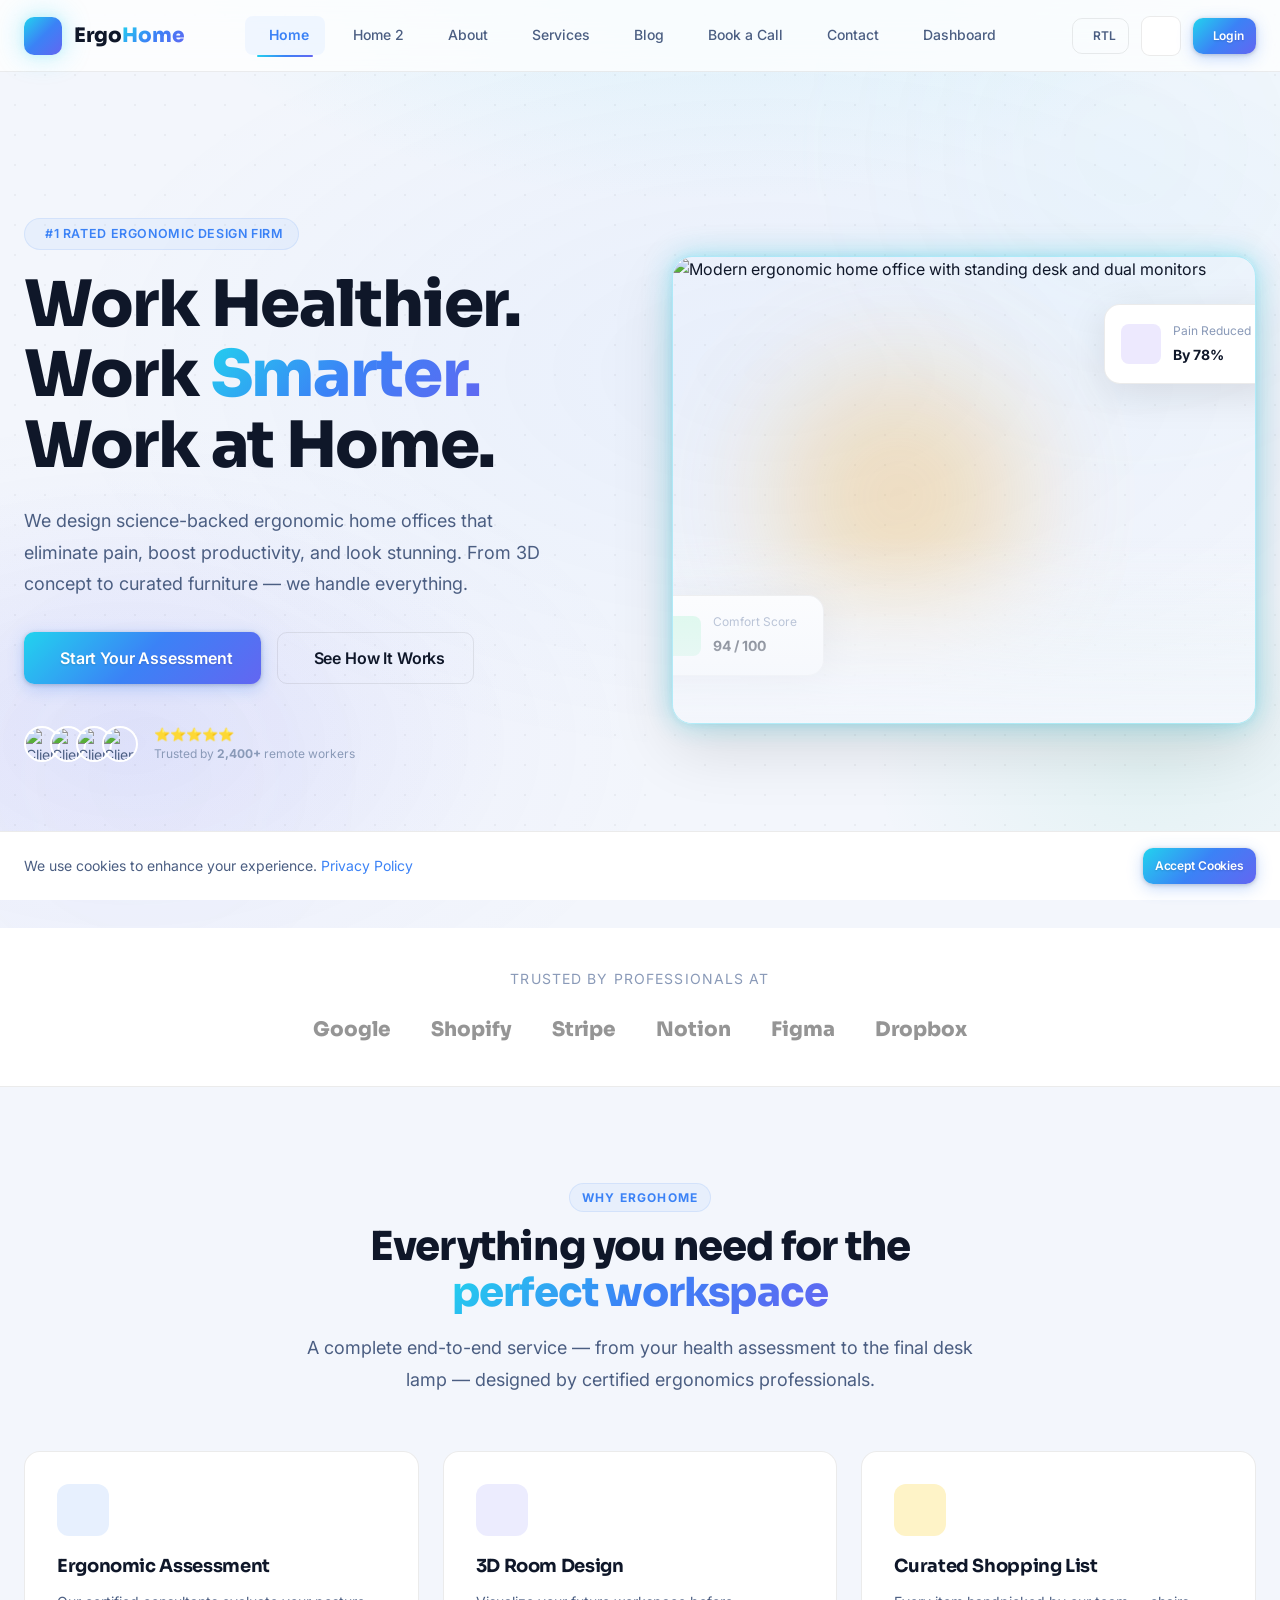
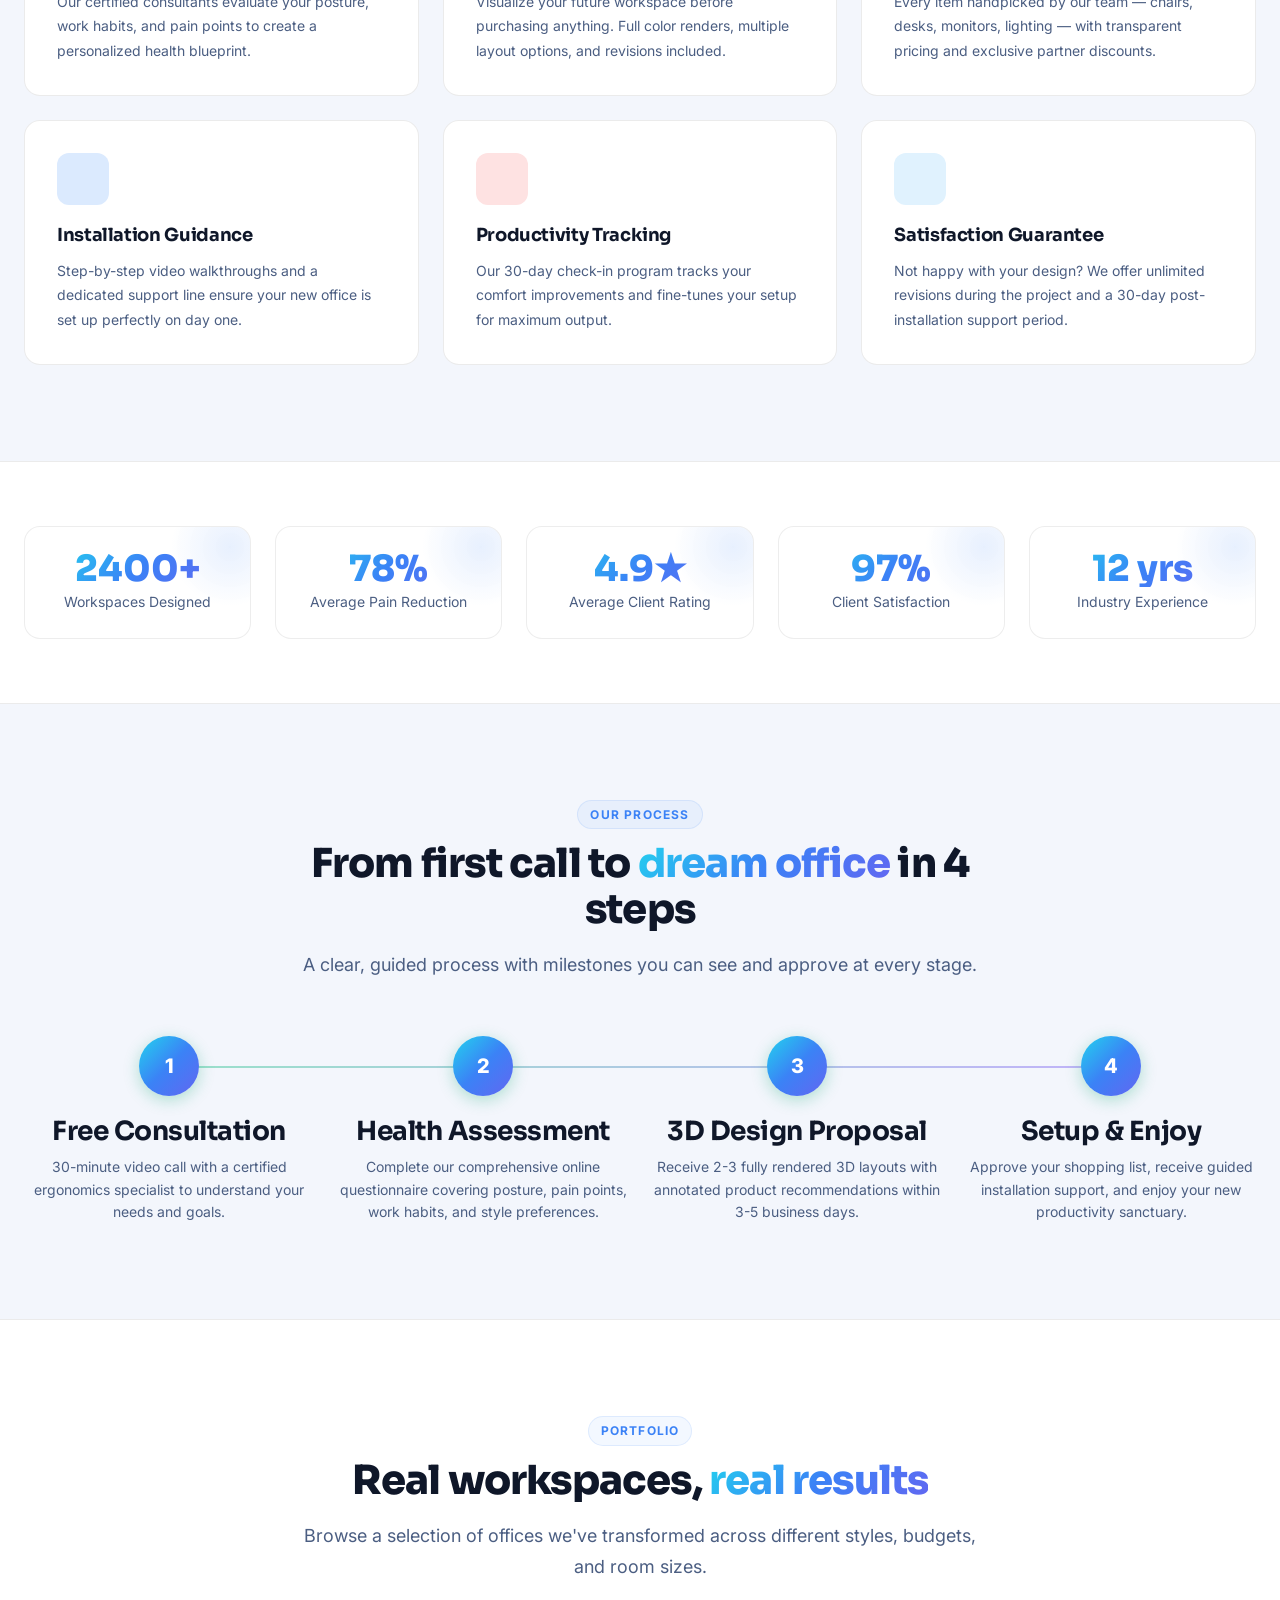
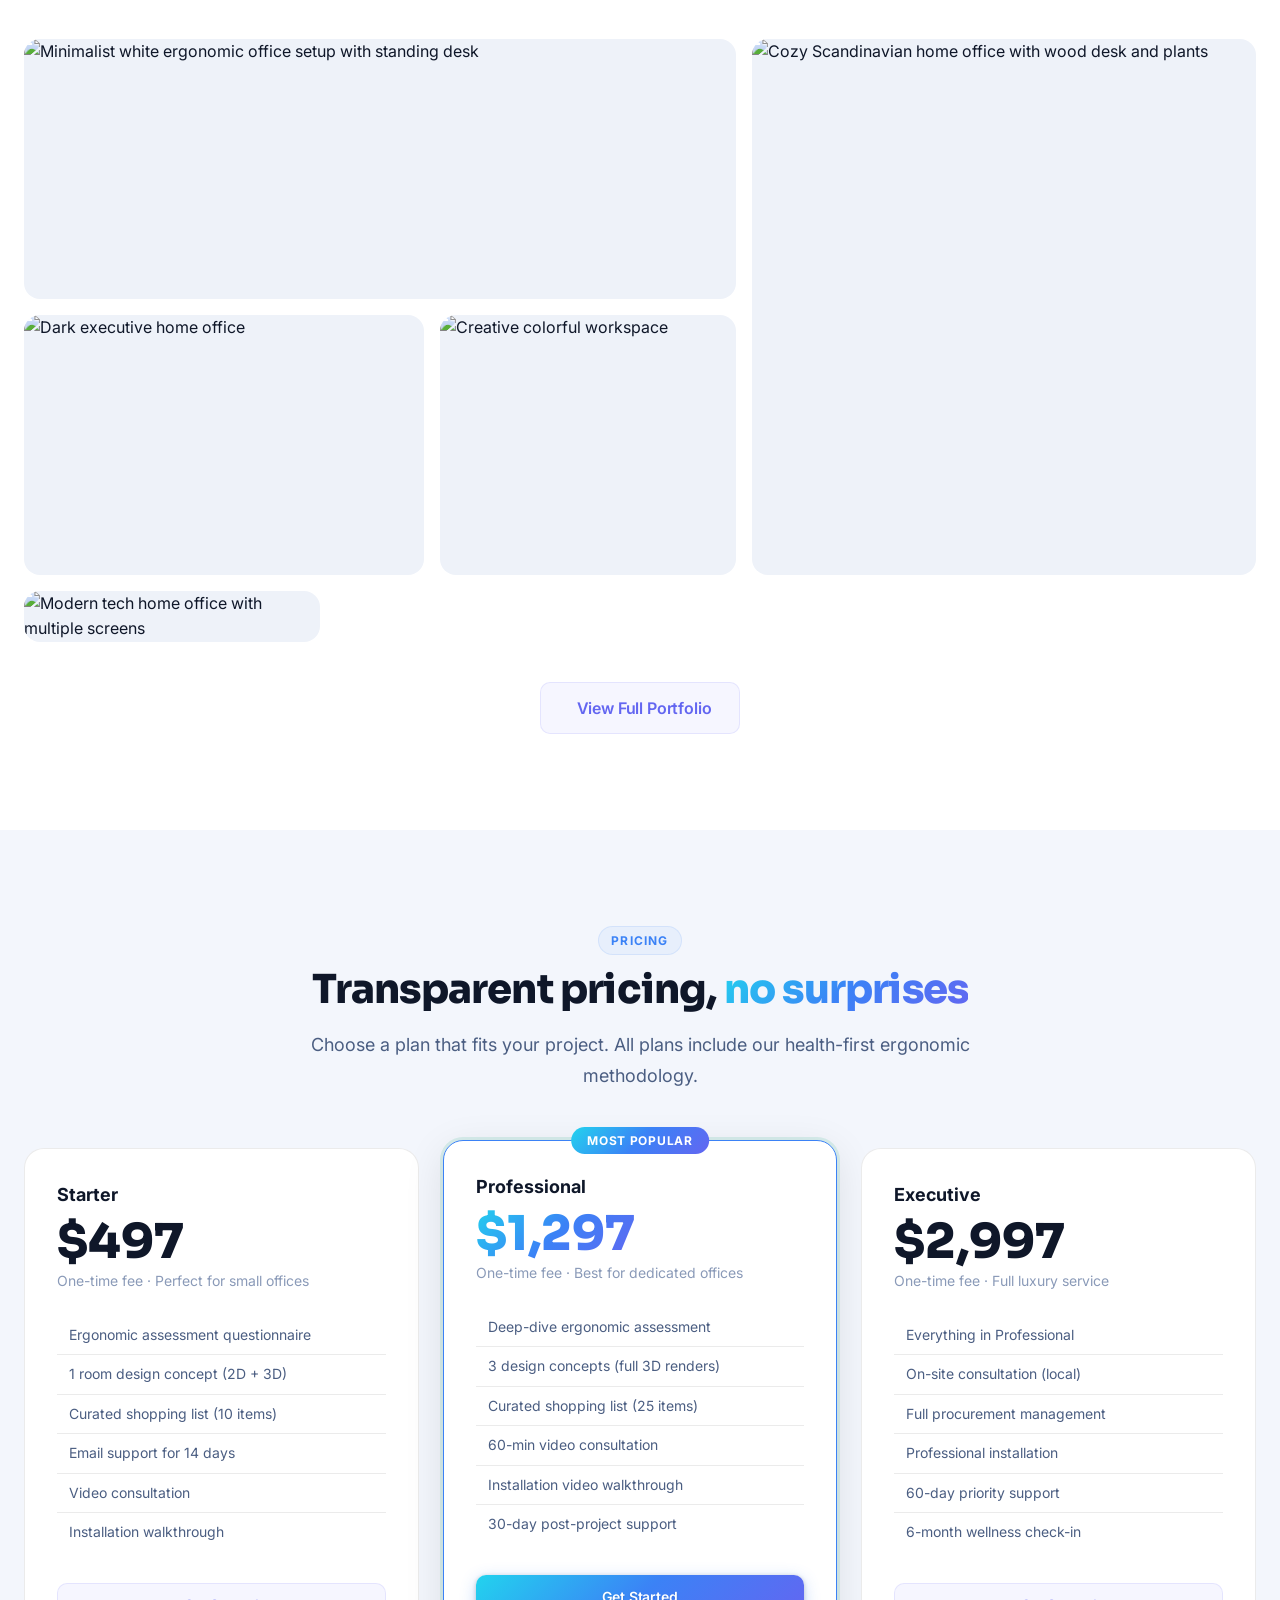
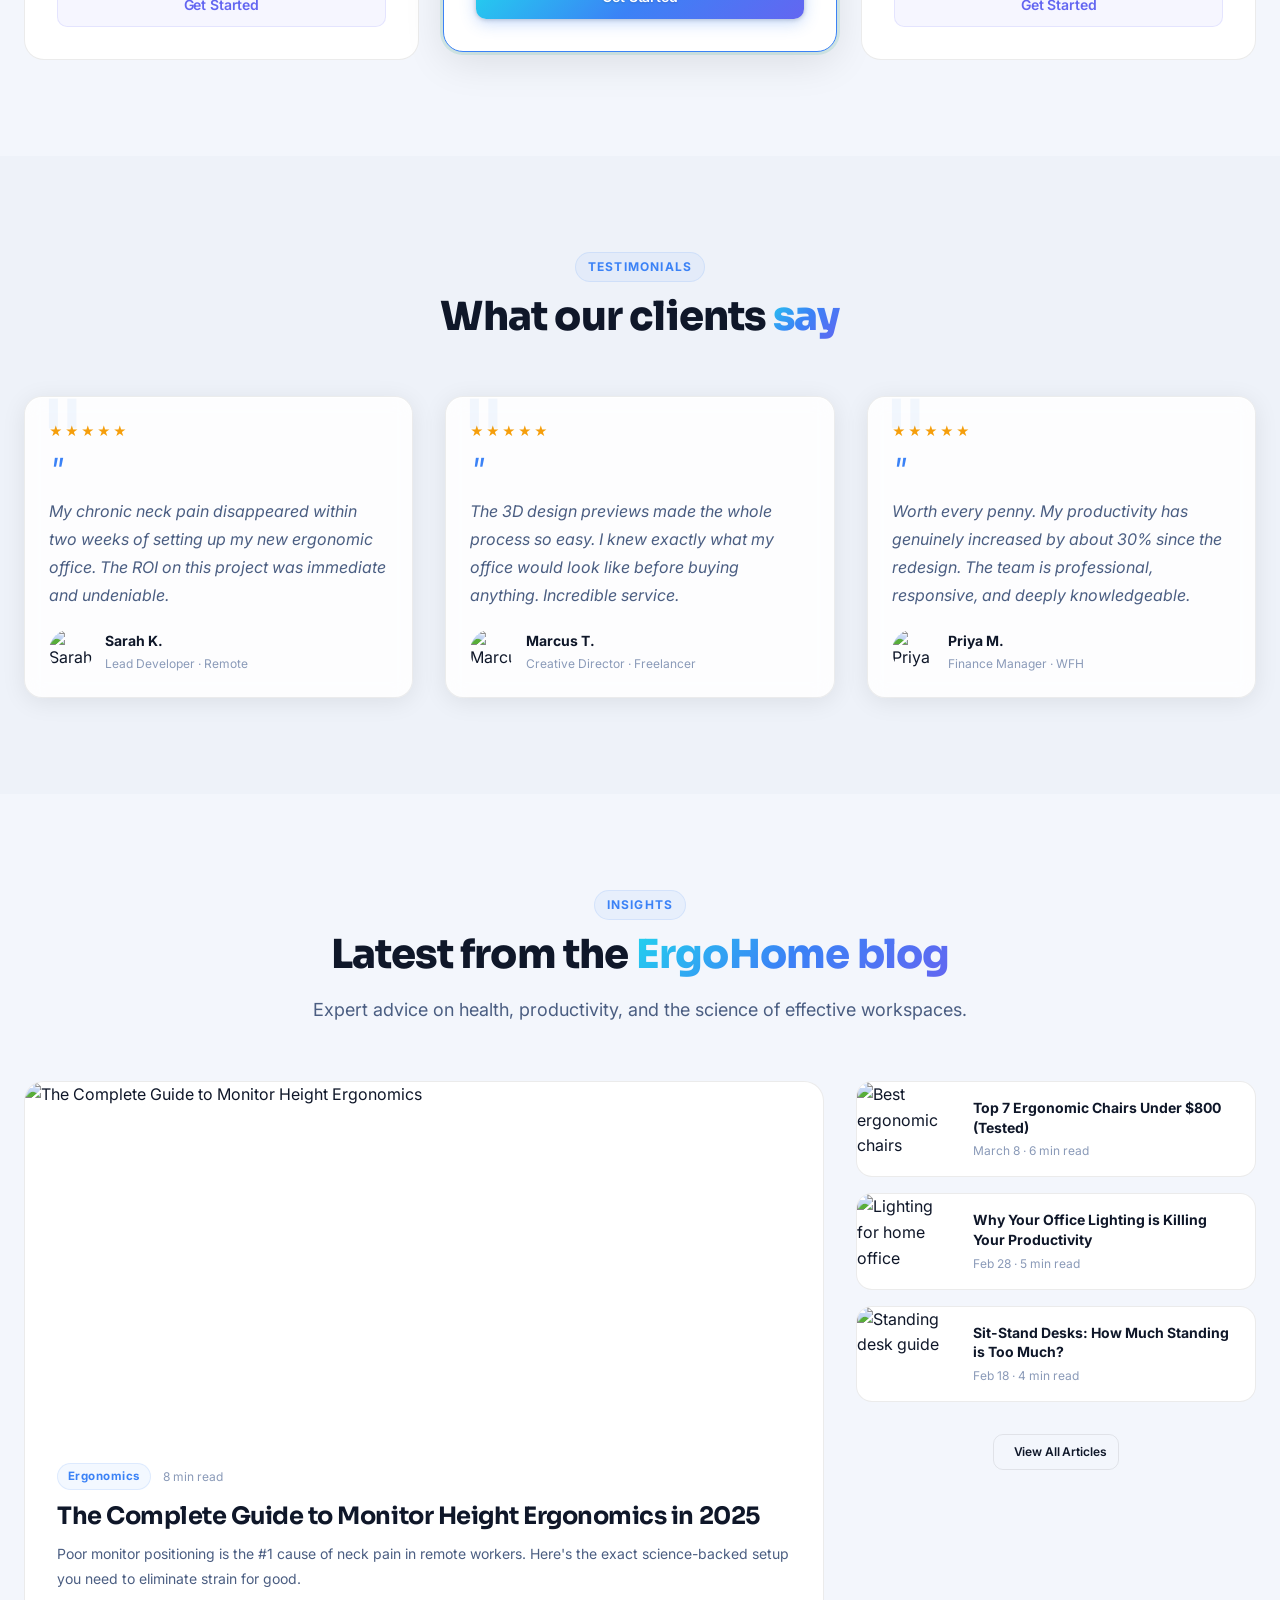
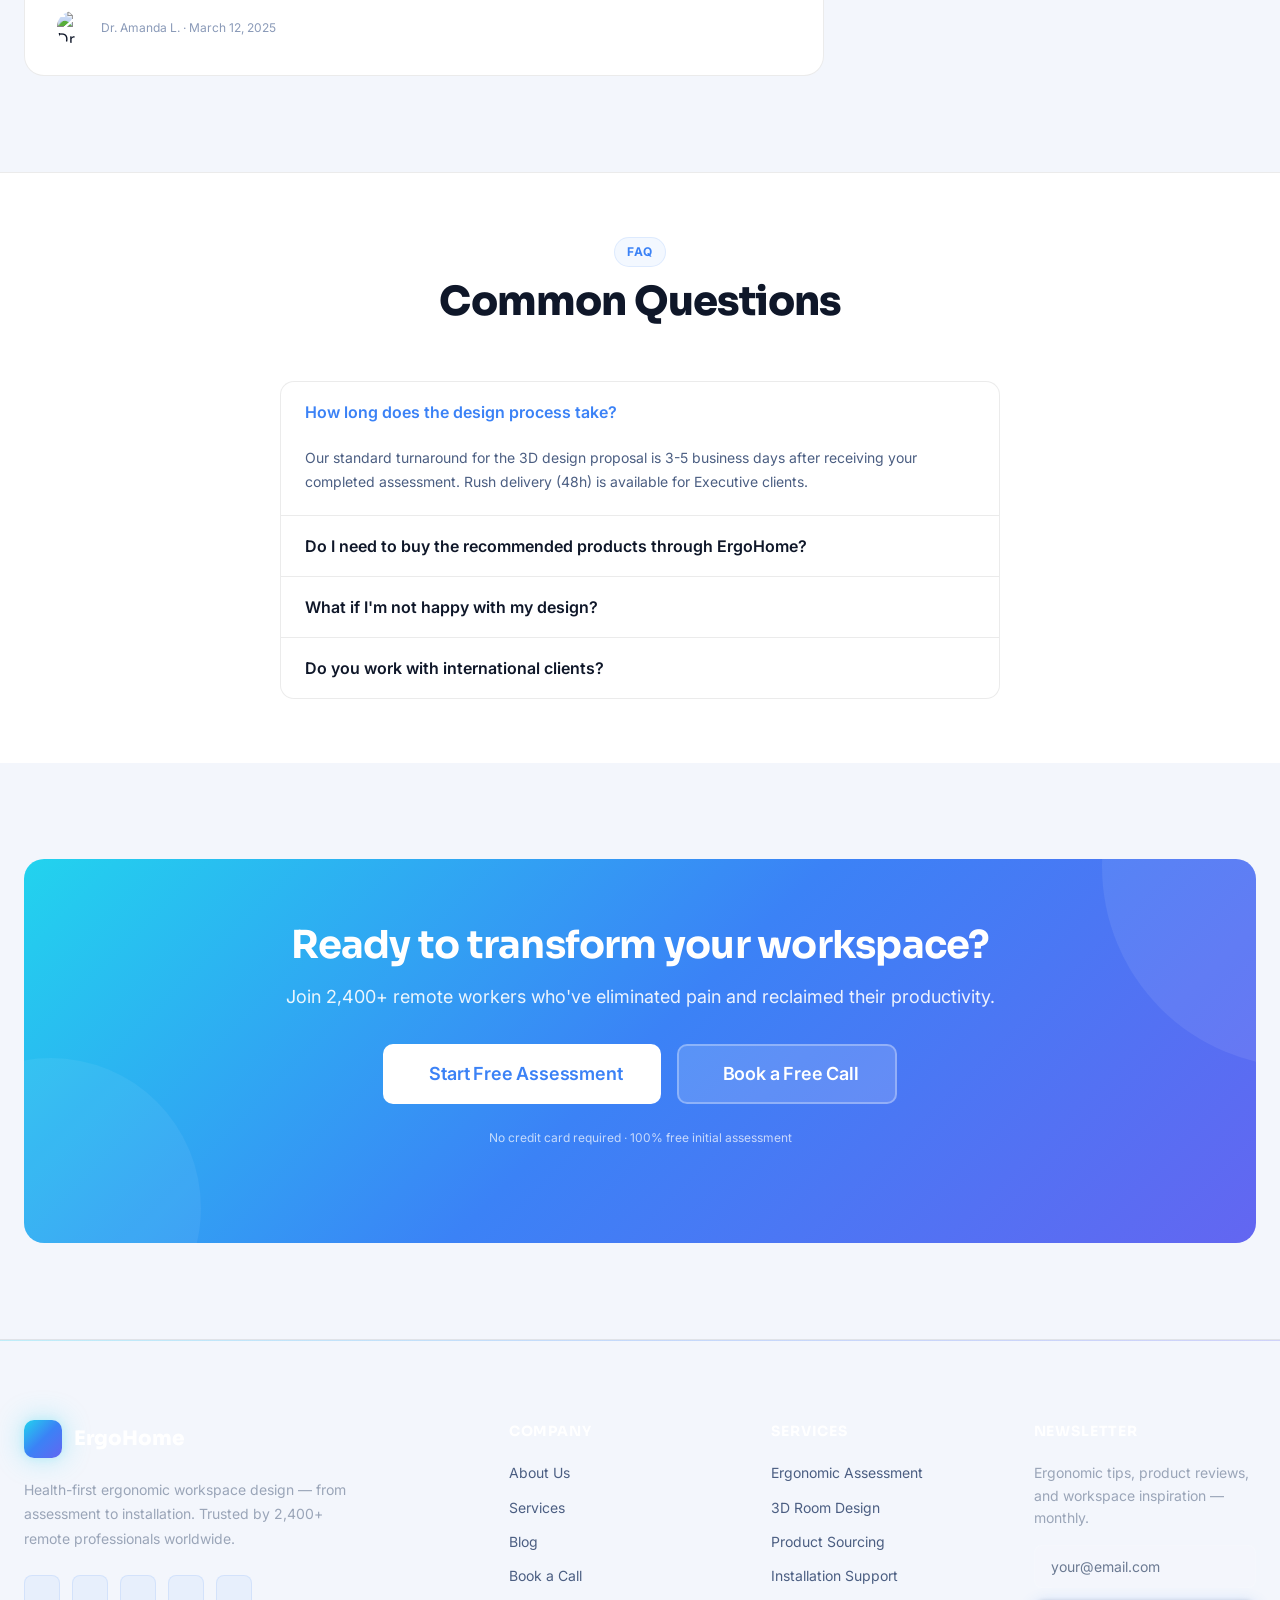
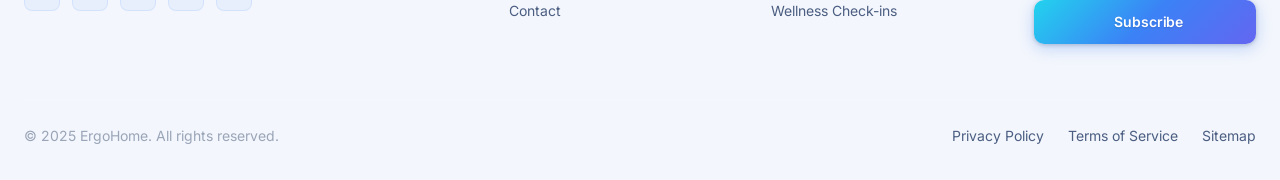
==== index.html @ c78bc100 "first commit" ====
<!DOCTYPE html>
<html lang="en" data-theme="dark">
<head>
  <script>
    (function(){
      var t=localStorage.getItem('ergohome-theme');
      document.documentElement.setAttribute('data-theme', t || 'dark');
    })();
  </script>
  <meta charset="UTF-8">
  <meta name="viewport" content="width=device-width, initial-scale=1.0">
  <title>ErgoHome – Ergonomic Home Office Design Consultancy</title>
  <meta name="description" content="Transform your home office into a health-boosting, productivity-maximizing workspace. Expert ergonomic design, 3D room planning, and curated product sourcing.">
  <meta name="keywords" content="ergonomic home office, ergonomic design, workspace design, home office consultant">
  <meta property="og:title" content="ErgoHome – Ergonomic Home Office Design">
  <meta property="og:description" content="Professional ergonomic workspace design consultancy. Health-first, productivity-focused home offices.">
  <meta property="og:type" content="website">
  <link rel="canonical" href="https://ergohome.co/">
  <link rel="icon" type="image/png" href="assets/favicon.png">

  <!-- Google Fonts -->
  <link rel="preconnect" href="https://fonts.googleapis.com">
  <link rel="preconnect" href="https://fonts.gstatic.com" crossorigin>
  <link href="https://fonts.googleapis.com/css2?family=Sora:wght@400;500;600;700;800&family=Inter:wght@400;500;600;700&display=swap" rel="stylesheet">

  <!-- Remix Icons -->
  <link href="https://cdn.jsdelivr.net/npm/remixicon@4.5.0/fonts/remixicon.css" rel="stylesheet">

  <!-- Stylesheets -->
  <link rel="stylesheet" href="assets/css/style.css">
  <link rel="stylesheet" href="assets/css/dark-mode.css">
  <link rel="stylesheet" href="assets/css/premium-theme.css">
  <link rel="stylesheet" href="assets/css/mobile-fixes.css">
  <link rel="stylesheet" href="assets/css/rtl.css">

  <!-- Structured Data -->
  <script type="application/ld+json">
  {
    "@context": "https://schema.org",
    "@type": "LocalBusiness",
    "name": "ErgoHome",
    "description": "Ergonomic Home Office Design Consultancy",
    "url": "https://ergohome.co",
    "telephone": "+1-800-ERGO-HOME",
    "address": { "@type": "PostalAddress", "addressCountry": "US" },
    "priceRange": "$$$"
  }
  </script>

  <style>
    /* ---- Page-specific styles ---- */

    /* Features Section */
    .features-grid {
      display: grid;
      grid-template-columns: repeat(3, 1fr);
      gap: var(--sp-6);
    }
    .feature-card {
      background: var(--bg-surface);
      border: 1px solid var(--border-color);
      border-radius: var(--radius-xl);
      padding: var(--sp-8);
      position: relative;
      overflow: hidden;
      transition: all var(--transition-normal);
    }
    .feature-card::before {
      content: '';
      position: absolute;
      top: 0; left: 0; right: 0;
      height: 3px;
      background: var(--brand-gradient);
      transform: scaleX(0);
      transform-origin: left;
      transition: transform var(--transition-normal);
    }
    .feature-card:hover { box-shadow: var(--shadow-lg); transform: translateY(-4px); }
    .feature-card:hover::before { transform: scaleX(1); }
    .feature-icon {
      width: 52px; height: 52px;
      border-radius: var(--radius-lg);
      display: flex; align-items: center; justify-content: center;
      font-size: 24px;
      margin-bottom: var(--sp-5);
    }
    .feature-icon--green  { background: var(--color-primary-100);   color: var(--color-primary-600); }
    .feature-icon--purple { background: var(--color-secondary-100); color: var(--color-secondary-600); }
    .feature-icon--amber  { background: #fef3c7; color: #d97706; }
    .feature-icon--blue   { background: #dbeafe; color: #1d4ed8; }
    .feature-icon--rose   { background: #fee2e2; color: #be123c; }
    .feature-icon--sky    { background: #e0f2fe; color: #0284c7; }
    .feature-title { font-size: var(--text-lg); font-weight: 700; margin-bottom: var(--sp-3); }
    .feature-desc  { font-size: var(--text-sm); color: var(--text-secondary); line-height: var(--leading-relaxed); }

    /* Process Section */
    .process-steps {
      display: grid;
      grid-template-columns: repeat(4, 1fr);
      gap: var(--sp-6);
      position: relative;
    }
    .process-steps::before {
      content: '';
      position: absolute;
      top: 30px; left: 12%; right: 12%;
      height: 2px;
      background: linear-gradient(90deg, var(--color-primary-200), var(--color-secondary-200));
      z-index: 0;
    }
    .process-step {
      text-align: center;
      position: relative;
      z-index: 1;
    }
    .process-step__num {
      width: 60px; height: 60px;
      border-radius: 50%;
      background: var(--brand-gradient);
      color: white;
      font-size: var(--text-xl);
      font-weight: 800;
      display: flex; align-items: center; justify-content: center;
      margin: 0 auto var(--sp-5);
      box-shadow: 0 4px 16px rgba(14,164,114,0.3);
    }
    .process-step__title { font-weight: 700; margin-bottom: var(--sp-2); }
    .process-step__desc  { font-size: var(--text-sm); color: var(--text-secondary); }

    /* Portfolio grid */
    .portfolio-grid {
      display: grid;
      grid-template-columns: repeat(12, 1fr);
      grid-template-rows: 260px 260px;
      gap: var(--sp-4);
    }
    .portfolio-item {
      border-radius: var(--radius-xl);
      overflow: hidden;
      position: relative;
      background: var(--bg-muted);
    }
    .portfolio-item--wide  { grid-column: span 7; }
    .portfolio-item--tall  { grid-column: span 5; grid-row: span 2; }
    .portfolio-item--sm    { grid-column: span 4; }
    .portfolio-item--md    { grid-column: span 3; grid-row: span 1; }
    .portfolio-item img { width:100%; height:100%; object-fit:cover; transition: transform var(--transition-slow); }
    .portfolio-item:hover img { transform: scale(1.06); }
    .portfolio-item__overlay {
      position: absolute; inset: 0;
      background: linear-gradient(to top, rgba(0,0,0,0.6) 0%, transparent 60%);
      opacity: 0;
      transition: opacity var(--transition-normal);
      display: flex; align-items: flex-end; padding: var(--sp-5);
    }
    .portfolio-item:hover .portfolio-item__overlay { opacity: 1; }
    .portfolio-item__label { color: white; font-weight: 700; font-size: var(--text-sm); }

    /* CTA Section */
    .cta-section {
      background: var(--brand-gradient);
      border-radius: var(--radius-2xl);
      padding: var(--sp-16) var(--sp-12);
      text-align: center;
      position: relative;
      overflow: hidden;
    }
    .cta-section::before {
      content: '';
      position: absolute;
      top: -50%; right: -20%;
      width: 400px; height: 400px;
      background: rgba(255,255,255,0.08);
      border-radius: 50%;
    }
    .cta-section::after {
      content: '';
      position: absolute;
      bottom: -30%; left: -10%;
      width: 300px; height: 300px;
      background: rgba(255,255,255,0.06);
      border-radius: 50%;
    }
    .cta-section h2, .cta-section p { color: white; position: relative; z-index: 1; }
    .cta-section h2 { font-size: clamp(1.75rem, 3vw, 2.5rem); margin-bottom: var(--sp-4); }
    .cta-section p  { opacity: 0.9; margin-bottom: var(--sp-8); font-size: var(--text-lg); }
    .cta-actions { display: flex; gap: var(--sp-4); justify-content: center; flex-wrap: wrap; position: relative; z-index: 1; }

    /* Pricing cards */
    .pricing-grid {
      display: grid;
      grid-template-columns: repeat(3, 1fr);
      gap: var(--sp-6);
      align-items: start;
    }
    .pricing-card {
      background: var(--bg-surface);
      border: 1px solid var(--border-color);
      border-radius: var(--radius-2xl);
      padding: var(--sp-8);
      position: relative;
      transition: all var(--transition-normal);
    }
    .pricing-card:hover { box-shadow: var(--shadow-lg); transform: translateY(-4px); }
    .pricing-card--featured {
      border-color: var(--brand-primary);
      box-shadow: 0 0 0 3px rgba(14,164,114,0.12), var(--shadow-lg);
      transform: translateY(-8px);
    }
    .pricing-card--featured:hover { transform: translateY(-12px); }
    .pricing-badge {
      position: absolute; top: -14px; left: 50%; transform: translateX(-50%);
      padding: 4px 16px;
      border-radius: var(--radius-full);
      background: var(--brand-gradient);
      color: white;
      font-size: var(--text-xs);
      font-weight: 700;
      text-transform: uppercase;
      letter-spacing: 0.06em;
      white-space: nowrap;
    }
    .pricing-name  { font-size: var(--text-lg); font-weight: 700; margin-bottom: var(--sp-2); }
    .pricing-price { font-size: var(--text-5xl); font-weight: 800; font-family: var(--font-display); line-height: 1; margin-bottom: var(--sp-1); }
    .pricing-sub   { font-size: var(--text-sm); color: var(--text-muted); margin-bottom: var(--sp-6); }
    .pricing-features { margin-bottom: var(--sp-8); }
    .pricing-feature {
      display: flex; align-items: center; gap: var(--sp-3);
      font-size: var(--text-sm);
      color: var(--text-secondary);
      padding-block: var(--sp-2);
      border-bottom: 1px solid var(--border-color);
    }
    .pricing-feature:last-child { border-bottom: none; }
    .pricing-feature i { font-size: 16px; flex-shrink: 0; }
    .pricing-feature .check   { color: var(--brand-primary); }
    .pricing-feature .uncheck { color: var(--text-muted); }

    /* Blog preview */
    .blog-preview-grid {
      display: grid;
      grid-template-columns: 2fr 1fr;
      gap: var(--sp-8);
    }
    .blog-featured {
      background: var(--bg-surface);
      border: 1px solid var(--border-color);
      border-radius: var(--radius-2xl);
      overflow: hidden;
      transition: all var(--transition-normal);
    }
    .blog-featured:hover { box-shadow: var(--shadow-lg); transform: translateY(-3px); }
    .blog-featured img { width:100%; aspect-ratio:16/7; object-fit:cover; }
    .blog-featured-body { padding: var(--sp-8); }
    .blog-sidebar { display: flex; flex-direction: column; gap: var(--sp-4); }
    .blog-sidebar-item {
      background: var(--bg-surface);
      border: 1px solid var(--border-color);
      border-radius: var(--radius-xl);
      overflow: hidden;
      display: grid;
      grid-template-columns: 100px 1fr;
      transition: all var(--transition-normal);
    }
    .blog-sidebar-item:hover { box-shadow: var(--shadow-md); transform: translateX(4px); }
    .blog-sidebar-item img { width:100%; height:100%; object-fit:cover; }
    .blog-sidebar-body { padding: var(--sp-4); }
    .blog-sidebar-title { font-size: var(--text-sm); font-weight: 700; margin-bottom: var(--sp-1); line-height: 1.4; }
    .blog-sidebar-date  { font-size: var(--text-xs); color: var(--text-muted); }

    /* Responsive */
    @media (max-width: 1024px) {
      .features-grid { grid-template-columns: repeat(2, 1fr); }
      .process-steps { grid-template-columns: repeat(2, 1fr); }
      .process-steps::before { display: none; }
      .pricing-grid  { grid-template-columns: 1fr; }
      .pricing-card--featured { transform: none; }
      .portfolio-grid { grid-template-columns: 1fr 1fr; grid-template-rows: auto; }
      .portfolio-item--wide, .portfolio-item--tall, .portfolio-item--sm, .portfolio-item--md { grid-column: span 1; grid-row: span 1; }
      .blog-preview-grid { grid-template-columns: 1fr; }
    }
    @media (max-width: 640px) {
      .features-grid { grid-template-columns: 1fr; }
      .process-steps { grid-template-columns: 1fr; }
      .portfolio-grid { grid-template-columns: 1fr; }
      .cta-section { padding: var(--sp-10) var(--sp-6); }
    }
  </style>
</head>
<body>

<!-- Skip to content -->
<a href="#main-content" class="skip-link">Skip to main content</a>

<!-- Preloader -->
<div id="preloader" style="position:fixed;inset:0;background:var(--bg-base);display:flex;align-items:center;justify-content:center;z-index:9999;transition:opacity 0.4s ease">
  <div style="text-align:center">
    <div style="width:48px;height:48px;border:3px solid var(--border-color);border-top-color:var(--brand-primary);border-radius:50%;animation:spin 0.7s linear infinite;margin:0 auto"></div>
    <p style="margin-top:16px;font-size:14px;color:var(--text-muted)">Loading ErgoHome…</p>
  </div>
</div>

<!-- ============================================================
     NAVIGATION
     ============================================================ -->
<nav class="nav" role="navigation" aria-label="Main navigation">
  <div class="nav__inner">
    <a href="index.html" class="nav__logo" aria-label="ErgoHome Home">
      <div class="nav__logo-icon"><i class="ri-armchair-line"></i></div>
      <span class="nav__logo-text">Ergo<span>Home</span></span>
    </a>

    <div class="nav__links" role="list">
      <a href="index.html"    class="nav__link active" role="listitem"><i class="ri-home-line"></i>Home</a>
      <a href="index2.html"   class="nav__link" role="listitem"><i class="ri-sparkling-fill"></i>Home 2</a>
      <a href="pages/about.html"    class="nav__link" role="listitem"><i class="ri-information-line"></i>About</a>
      <a href="pages/services.html" class="nav__link" role="listitem"><i class="ri-service-line"></i>Services</a>
      <a href="pages/blog.html"     class="nav__link" role="listitem"><i class="ri-article-line"></i>Blog</a>
      <a href="pages/booking.html"  class="nav__link" role="listitem"><i class="ri-calendar-line"></i>Book a Call</a>
      <a href="pages/contact.html"  class="nav__link" role="listitem"><i class="ri-mail-line"></i>Contact</a>
      <a href="pages/dashboard.html" class="nav__link" role="listitem"><i class="ri-dashboard-line"></i>Dashboard</a>
    </div>

    <div class="nav__actions">
      <button class="rtl-toggle btn btn--ghost btn--sm" title="Switch Language/Direction">
        <i class="ri-translate-2"></i> <span class="rtl-toggle-text">RTL</span>
      </button>
      <button class="theme-toggle" id="theme-toggle" aria-label="Toggle dark mode" title="Toggle theme">
        <i class="ri-sun-line icon-sun"></i>
        <i class="ri-moon-line icon-moon"></i>
      </button>
      <a href="pages/login.html" class="btn btn--primary btn--sm">
        <i class="ri-login-circle-line"></i>Login
      </a>
      <button class="nav__hamburger" id="hamburger" aria-label="Open menu" aria-expanded="false" aria-controls="mobile-menu">
        <span></span><span></span><span></span>
      </button>
    </div>
  </div>
</nav>

<!-- Mobile Menu -->
<div class="nav__mobile" id="mobile-menu" role="dialog" aria-modal="true" aria-label="Mobile navigation">
  <a href="index.html"    class="nav__mobile-link active"><i class="ri-home-line"></i>Home</a>
  <a href="index2.html"   class="nav__mobile-link"><i class="ri-sparkling-fill"></i>Home 2</a>
  <a href="pages/about.html"    class="nav__mobile-link"><i class="ri-information-line"></i>About</a>
  <a href="pages/services.html" class="nav__mobile-link"><i class="ri-service-line"></i>Services</a>
  <a href="pages/blog.html"     class="nav__mobile-link"><i class="ri-article-line"></i>Blog</a>
  <a href="pages/booking.html"  class="nav__mobile-link"><i class="ri-calendar-line"></i>Book a Consultation</a>
  <a href="pages/contact.html"  class="nav__mobile-link"><i class="ri-mail-line"></i>Contact</a>
  <a href="pages/dashboard.html" class="nav__mobile-link"><i class="ri-dashboard-line"></i>Dashboard</a>
  <a href="javascript:void(0)" onclick="ErgoHome.handleLogout('pages/login.html')" class="nav__mobile-link"><i class="ri-logout-box-r-line"></i>Logout</a>
  <div style="margin-top:var(--sp-6);padding-top:var(--sp-6);border-top:1px solid var(--border-color);display:flex;flex-direction:column;gap:var(--sp-4)">
    <button class="rtl-toggle btn btn--ghost btn--full"><i class="ri-translate-2"></i> Toggle RTL</button>
    <a href="pages/login.html" class="btn btn--primary btn--full"><i class="ri-login-circle-line"></i>Login</a>
    <a href="pages/register.html" class="btn btn--secondary btn--full"><i class="ri-user-add-line"></i>Register</a>
  </div>
</div>

<main id="main-content">

  <!-- ============================================================
       HERO SECTION
       ============================================================ -->
  <section class="hero" aria-label="Hero" id="hero">
    <div class="hero__bg" aria-hidden="true"></div>
    <div class="hero__blob hero__blob--1" aria-hidden="true"></div>
    <div class="hero__blob hero__blob--2" aria-hidden="true"></div>
    <div class="hero__blob hero__blob--3" aria-hidden="true"></div>

    <div class="hero__content">
      <div class="hero__text">
        <div class="hero__eyebrow">
          <span class="badge badge--gradient"><i class="ri-award-fill"></i> #1 Rated Ergonomic Design Firm</span>
        </div>
        <h1 class="hero__title">
          Work Healthier.<br>
          Work <span class="gradient-text">Smarter.</span><br>
          Work at Home.
        </h1>
        <p class="hero__description">
          We design science-backed ergonomic home offices that eliminate pain, boost productivity, and look stunning. From 3D concept to curated furniture — we handle everything.
        </p>
        <div class="hero__actions">
          <a href="pages/dashboard.html" class="btn btn--primary btn--lg">
            <i class="ri-clipboard-line"></i> Start Your Assessment
          </a>
          <a href="pages/services.html" class="btn btn--ghost btn--lg">
            <i class="ri-play-circle-line"></i> See How It Works
          </a>
        </div>
        <div class="hero__social-proof">
          <div class="hero__avatars">
            <img src="https://i.pravatar.cc/80?img=1" alt="Client" class="hero__avatar">
            <img src="https://i.pravatar.cc/80?img=2" alt="Client" class="hero__avatar">
            <img src="https://i.pravatar.cc/80?img=3" alt="Client" class="hero__avatar">
            <img src="https://i.pravatar.cc/80?img=4" alt="Client" class="hero__avatar">
          </div>
          <div>
            <div style="font-size:13px;font-weight:700;color:var(--text-primary)">⭐⭐⭐⭐⭐</div>
            <div style="font-size:12px;color:var(--text-muted)">Trusted by <strong>2,400+</strong> remote workers</div>
          </div>
        </div>
      </div>

      <div class="hero__img-wrap">
        <img
          src="https://images.unsplash.com/photo-1593642632559-0c6d3fc62b89?w=800&auto=format&fit=crop&q=80"
          alt="Modern ergonomic home office with standing desk and dual monitors"
          class="hero__img"
          loading="eager">

        <div class="hero__floating-card hero__floating-card--1">
          <div class="fc-icon" style="background:#d1fae5;color:#059669"><i class="ri-heart-pulse-line"></i></div>
          <div class="fc-text">
            <span class="fc-label">Comfort Score</span>
            <span class="fc-value">94 / 100</span>
          </div>
        </div>
        <div class="hero__floating-card hero__floating-card--2">
          <div class="fc-icon" style="background:#ede9fe;color:#7c3aed"><i class="ri-user-smile-line"></i></div>
          <div class="fc-text">
            <span class="fc-label">Pain Reduced</span>
            <span class="fc-value">By 78%</span>
          </div>
        </div>
      </div>
    </div>
  </section>

  <!-- ============================================================
       TRUST LOGOS
       ============================================================ -->
  <section style="padding-block:var(--sp-10);background:var(--bg-surface);border-bottom:1px solid var(--border-color)" aria-label="As seen in">
    <div class="container">
      <p style="text-align:center;font-size:var(--text-sm);color:var(--text-muted);margin-bottom:var(--sp-6);text-transform:uppercase;letter-spacing:0.08em">Trusted by professionals at</p>
      <div style="display:flex;align-items:center;justify-content:center;gap:var(--sp-10);flex-wrap:wrap;opacity:0.45;filter:grayscale(1)">
        <span style="font-family:var(--font-display);font-size:var(--text-xl);font-weight:800">Google</span>
        <span style="font-family:var(--font-display);font-size:var(--text-xl);font-weight:800">Shopify</span>
        <span style="font-family:var(--font-display);font-size:var(--text-xl);font-weight:800">Stripe</span>
        <span style="font-family:var(--font-display);font-size:var(--text-xl);font-weight:800">Notion</span>
        <span style="font-family:var(--font-display);font-size:var(--text-xl);font-weight:800">Figma</span>
        <span style="font-family:var(--font-display);font-size:var(--text-xl);font-weight:800">Dropbox</span>
      </div>
    </div>
  </section>

  <!-- ============================================================
       FEATURES SECTION
       ============================================================ -->
  <section class="section" id="features" aria-labelledby="features-title">
    <div class="container">
      <div class="section-header" data-reveal>
        <span class="section-header__eyebrow"><i class="ri-sparkle-line"></i> Why ErgoHome</span>
        <h2 class="section-header__title" id="features-title">Everything you need for the <span class="gradient-text">perfect workspace</span></h2>
        <p class="section-header__desc">A complete end-to-end service — from your health assessment to the final desk lamp — designed by certified ergonomics professionals.</p>
      </div>

      <div class="features-grid">
        <div class="feature-card" data-reveal data-reveal-delay="1">
          <div class="feature-icon feature-icon--green"><i class="ri-heart-pulse-line"></i></div>
          <h3 class="feature-title">Ergonomic Assessment</h3>
          <p class="feature-desc">Our certified consultants evaluate your posture, work habits, and pain points to create a personalized health blueprint.</p>
        </div>
        <div class="feature-card" data-reveal data-reveal-delay="2">
          <div class="feature-icon feature-icon--purple"><i class="ri-layout-masonry-line"></i></div>
          <h3 class="feature-title">3D Room Design</h3>
          <p class="feature-desc">Visualize your future workspace before purchasing anything. Full color renders, multiple layout options, and revisions included.</p>
        </div>
        <div class="feature-card" data-reveal data-reveal-delay="3">
          <div class="feature-icon feature-icon--amber"><i class="ri-shopping-bag-line"></i></div>
          <h3 class="feature-title">Curated Shopping List</h3>
          <p class="feature-desc">Every item handpicked by our team — chairs, desks, monitors, lighting — with transparent pricing and exclusive partner discounts.</p>
        </div>
        <div class="feature-card" data-reveal data-reveal-delay="1">
          <div class="feature-icon feature-icon--blue"><i class="ri-tools-line"></i></div>
          <h3 class="feature-title">Installation Guidance</h3>
          <p class="feature-desc">Step-by-step video walkthroughs and a dedicated support line ensure your new office is set up perfectly on day one.</p>
        </div>
        <div class="feature-card" data-reveal data-reveal-delay="2">
          <div class="feature-icon feature-icon--rose"><i class="ri-bar-chart-grouped-line"></i></div>
          <h3 class="feature-title">Productivity Tracking</h3>
          <p class="feature-desc">Our 30-day check-in program tracks your comfort improvements and fine-tunes your setup for maximum output.</p>
        </div>
        <div class="feature-card" data-reveal data-reveal-delay="3">
          <div class="feature-icon feature-icon--sky"><i class="ri-shield-check-line"></i></div>
          <h3 class="feature-title">Satisfaction Guarantee</h3>
          <p class="feature-desc">Not happy with your design? We offer unlimited revisions during the project and a 30-day post-installation support period.</p>
        </div>
      </div>
    </div>
  </section>

  <!-- ============================================================
       STATS
       ============================================================ -->
  <section class="section--sm" style="background:var(--bg-surface);border-top:1px solid var(--border-color);border-bottom:1px solid var(--border-color)" aria-label="Key statistics">
    <div class="container">
      <div class="stats-grid" data-reveal>
        <div class="stat-item">
          <div class="stat-item__num" data-count="2400" data-suffix="+">0+</div>
          <div class="stat-item__label">Workspaces Designed</div>
        </div>
        <div class="stat-item">
          <div class="stat-item__num" data-count="78" data-suffix="%">0%</div>
          <div class="stat-item__label">Average Pain Reduction</div>
        </div>
        <div class="stat-item">
          <div class="stat-item__num" data-count="4.9" data-suffix="★">0★</div>
          <div class="stat-item__label">Average Client Rating</div>
        </div>
        <div class="stat-item">
          <div class="stat-item__num" data-count="97" data-suffix="%">0%</div>
          <div class="stat-item__label">Client Satisfaction</div>
        </div>
        <div class="stat-item">
          <div class="stat-item__num" data-count="12" data-suffix=" yrs">0 yrs</div>
          <div class="stat-item__label">Industry Experience</div>
        </div>
      </div>
    </div>
  </section>

  <!-- ============================================================
       PROCESS SECTION
       ============================================================ -->
  <section class="section" id="process" aria-labelledby="process-title">
    <div class="container">
      <div class="section-header" data-reveal>
        <span class="section-header__eyebrow"><i class="ri-route-line"></i> Our Process</span>
        <h2 class="section-header__title" id="process-title">From first call to <span class="gradient-text">dream office</span> in 4 steps</h2>
        <p class="section-header__desc">A clear, guided process with milestones you can see and approve at every stage.</p>
      </div>
      <div class="process-steps" data-reveal>
        <div class="process-step">
          <div class="process-step__num">1</div>
          <h3 class="process-step__title">Free Consultation</h3>
          <p class="process-step__desc">30-minute video call with a certified ergonomics specialist to understand your needs and goals.</p>
        </div>
        <div class="process-step">
          <div class="process-step__num">2</div>
          <h3 class="process-step__title">Health Assessment</h3>
          <p class="process-step__desc">Complete our comprehensive online questionnaire covering posture, pain points, work habits, and style preferences.</p>
        </div>
        <div class="process-step">
          <div class="process-step__num">3</div>
          <h3 class="process-step__title">3D Design Proposal</h3>
          <p class="process-step__desc">Receive 2-3 fully rendered 3D layouts with annotated product recommendations within 3-5 business days.</p>
        </div>
        <div class="process-step">
          <div class="process-step__num">4</div>
          <h3 class="process-step__title">Setup & Enjoy</h3>
          <p class="process-step__desc">Approve your shopping list, receive guided installation support, and enjoy your new productivity sanctuary.</p>
        </div>
      </div>
    </div>
  </section>

  <!-- ============================================================
       PORTFOLIO / GALLERY
       ============================================================ -->
  <section class="section" style="background:var(--bg-surface);border-top:1px solid var(--border-color)" id="portfolio" aria-labelledby="portfolio-title">
    <div class="container">
      <div class="section-header" data-reveal>
        <span class="section-header__eyebrow"><i class="ri-image-2-line"></i> Portfolio</span>
        <h2 class="section-header__title" id="portfolio-title">Real workspaces, <span class="gradient-text">real results</span></h2>
        <p class="section-header__desc">Browse a selection of offices we've transformed across different styles, budgets, and room sizes.</p>
      </div>
      <div class="portfolio-grid" data-reveal>
        <div class="portfolio-item portfolio-item--wide">
          <img src="https://images.unsplash.com/photo-1600585154340-be6161a56a0c?w=900&auto=format&fit=crop&q=80" alt="Minimalist white ergonomic office setup with standing desk">
          <div class="portfolio-item__overlay"><span class="portfolio-item__label">Minimalist Standing Office — NYC</span></div>
        </div>
        <div class="portfolio-item portfolio-item--tall">
          <img src="https://images.unsplash.com/photo-1631679706909-1844bbd07221?w=600&auto=format&fit=crop&q=80" alt="Cozy Scandinavian home office with wood desk and plants">
          <div class="portfolio-item__overlay"><span class="portfolio-item__label">Scandinavian Warm Studio — Portland</span></div>
        </div>
        <div class="portfolio-item portfolio-item--sm">
          <img src="https://images.unsplash.com/photo-1593642532559-0c6d3fc62b89?w=600&auto=format&fit=crop&q=80" alt="Dark executive home office">
          <div class="portfolio-item__overlay"><span class="portfolio-item__label">Executive Power Suite — Chicago</span></div>
        </div>
        <div class="portfolio-item portfolio-item--md">
          <img src="https://images.unsplash.com/photo-1616486338812-3dadae4b4ace?w=600&auto=format&fit=crop&q=80" alt="Creative colorful workspace">
          <div class="portfolio-item__overlay"><span class="portfolio-item__label">Creative Studio — Austin</span></div>
        </div>
        <div class="portfolio-item portfolio-item--md">
          <img src="https://images.unsplash.com/photo-1518455027359-f3f8164ba6bd?w=600&auto=format&fit=crop&q=80" alt="Modern tech home office with multiple screens">
          <div class="portfolio-item__overlay"><span class="portfolio-item__label">Tech Setup — Seattle</span></div>
        </div>
      </div>
      <div style="text-align:center;margin-top:var(--sp-10)">
        <a href="pages/services.html" class="btn btn--secondary btn--lg"><i class="ri-gallery-line"></i> View Full Portfolio</a>
      </div>
    </div>
  </section>

  <!-- ============================================================
       PRICING
       ============================================================ -->
  <section class="section" id="pricing" aria-labelledby="pricing-title">
    <div class="container">
      <div class="section-header" data-reveal>
        <span class="section-header__eyebrow"><i class="ri-price-tag-3-line"></i> Pricing</span>
        <h2 class="section-header__title" id="pricing-title">Transparent pricing, <span class="gradient-text">no surprises</span></h2>
        <p class="section-header__desc">Choose a plan that fits your project. All plans include our health-first ergonomic methodology.</p>
      </div>
      <div class="pricing-grid" data-reveal>
        <div class="pricing-card">
          <div class="pricing-name">Starter</div>
          <div class="pricing-price">$497</div>
          <div class="pricing-sub">One-time fee · Perfect for small offices</div>
          <ul class="pricing-features">
            <li class="pricing-feature"><i class="ri-check-circle-fill check"></i>Ergonomic assessment questionnaire</li>
            <li class="pricing-feature"><i class="ri-check-circle-fill check"></i>1 room design concept (2D + 3D)</li>
            <li class="pricing-feature"><i class="ri-check-circle-fill check"></i>Curated shopping list (10 items)</li>
            <li class="pricing-feature"><i class="ri-check-circle-fill check"></i>Email support for 14 days</li>
            <li class="pricing-feature"><i class="ri-close-circle-line uncheck"></i>Video consultation</li>
            <li class="pricing-feature"><i class="ri-close-circle-line uncheck"></i>Installation walkthrough</li>
          </ul>
          <a href="pages/booking.html" class="btn btn--secondary btn--full">Get Started</a>
        </div>
        <div class="pricing-card pricing-card--featured">
          <div class="pricing-badge"><i class="ri-star-fill"></i> Most Popular</div>
          <div class="pricing-name">Professional</div>
          <div class="pricing-price"><span class="gradient-text">$1,297</span></div>
          <div class="pricing-sub">One-time fee · Best for dedicated offices</div>
          <ul class="pricing-features">
            <li class="pricing-feature"><i class="ri-check-circle-fill check"></i>Deep-dive ergonomic assessment</li>
            <li class="pricing-feature"><i class="ri-check-circle-fill check"></i>3 design concepts (full 3D renders)</li>
            <li class="pricing-feature"><i class="ri-check-circle-fill check"></i>Curated shopping list (25 items)</li>
            <li class="pricing-feature"><i class="ri-check-circle-fill check"></i>60-min video consultation</li>
            <li class="pricing-feature"><i class="ri-check-circle-fill check"></i>Installation video walkthrough</li>
            <li class="pricing-feature"><i class="ri-check-circle-fill check"></i>30-day post-project support</li>
          </ul>
          <a href="pages/booking.html" class="btn btn--primary btn--full">Get Started</a>
        </div>
        <div class="pricing-card">
          <div class="pricing-name">Executive</div>
          <div class="pricing-price">$2,997</div>
          <div class="pricing-sub">One-time fee · Full luxury service</div>
          <ul class="pricing-features">
            <li class="pricing-feature"><i class="ri-check-circle-fill check"></i>Everything in Professional</li>
            <li class="pricing-feature"><i class="ri-check-circle-fill check"></i>On-site consultation (local)</li>
            <li class="pricing-feature"><i class="ri-check-circle-fill check"></i>Full procurement management</li>
            <li class="pricing-feature"><i class="ri-check-circle-fill check"></i>Professional installation</li>
            <li class="pricing-feature"><i class="ri-check-circle-fill check"></i>60-day priority support</li>
            <li class="pricing-feature"><i class="ri-check-circle-fill check"></i>6-month wellness check-in</li>
          </ul>
          <a href="pages/booking.html" class="btn btn--secondary btn--full">Get Started</a>
        </div>
      </div>
    </div>
  </section>

  <!-- ============================================================
       TESTIMONIALS
       ============================================================ -->
  <section class="section" style="background:var(--bg-muted)" id="testimonials" aria-labelledby="testimonials-title">
    <div class="container">
      <div class="section-header" data-reveal>
        <span class="section-header__eyebrow"><i class="ri-chat-quote-line"></i> Testimonials</span>
        <h2 class="section-header__title" id="testimonials-title">What our clients <span class="gradient-text">say</span></h2>
      </div>
      <div class="grid grid-3" data-reveal>
        <div class="testimonial-card">
          <div class="testimonial-card__stars">★★★★★</div>
          <p class="testimonial-card__quote">My chronic neck pain disappeared within two weeks of setting up my new ergonomic office. The ROI on this project was immediate and undeniable.</p>
          <div class="testimonial-card__author">
            <img src="https://i.pravatar.cc/80?img=32" alt="Sarah K." class="testimonial-card__avatar">
            <div>
              <div class="testimonial-card__name">Sarah K.</div>
              <div class="testimonial-card__role">Lead Developer · Remote</div>
            </div>
          </div>
        </div>
        <div class="testimonial-card">
          <div class="testimonial-card__stars">★★★★★</div>
          <p class="testimonial-card__quote">The 3D design previews made the whole process so easy. I knew exactly what my office would look like before buying anything. Incredible service.</p>
          <div class="testimonial-card__author">
            <img src="https://i.pravatar.cc/80?img=11" alt="Marcus T." class="testimonial-card__avatar">
            <div>
              <div class="testimonial-card__name">Marcus T.</div>
              <div class="testimonial-card__role">Creative Director · Freelancer</div>
            </div>
          </div>
        </div>
        <div class="testimonial-card">
          <div class="testimonial-card__stars">★★★★★</div>
          <p class="testimonial-card__quote">Worth every penny. My productivity has genuinely increased by about 30% since the redesign. The team is professional, responsive, and deeply knowledgeable.</p>
          <div class="testimonial-card__author">
            <img src="https://i.pravatar.cc/80?img=25" alt="Priya M." class="testimonial-card__avatar">
            <div>
              <div class="testimonial-card__name">Priya M.</div>
              <div class="testimonial-card__role">Finance Manager · WFH</div>
            </div>
          </div>
        </div>
      </div>
    </div>
  </section>

  <!-- ============================================================
       BLOG PREVIEW
       ============================================================ -->
  <section class="section" id="blog-preview" aria-labelledby="blog-preview-title">
    <div class="container">
      <div class="section-header" data-reveal>
        <span class="section-header__eyebrow"><i class="ri-article-line"></i> Insights</span>
        <h2 class="section-header__title" id="blog-preview-title">Latest from the <span class="gradient-text">ErgoHome blog</span></h2>
        <p class="section-header__desc">Expert advice on health, productivity, and the science of effective workspaces.</p>
      </div>
      <div class="blog-preview-grid" data-reveal>
        <a href="pages/blog.html" class="blog-featured" style="text-decoration:none;color:inherit">
          <img src="https://images.unsplash.com/photo-1555041469-a586c61ea9bc?w=900&auto=format&fit=crop&q=80" alt="The Complete Guide to Monitor Height Ergonomics">
          <div class="blog-featured-body">
            <div style="display:flex;gap:var(--sp-2);margin-bottom:var(--sp-3)">
              <span class="badge badge--primary">Ergonomics</span>
              <span style="font-size:var(--text-xs);color:var(--text-muted);display:flex;align-items:center;gap:4px"><i class="ri-time-line"></i> 8 min read</span>
            </div>
            <h3 style="font-size:var(--text-2xl);margin-bottom:var(--sp-3)">The Complete Guide to Monitor Height Ergonomics in 2025</h3>
            <p style="font-size:var(--text-sm);color:var(--text-secondary);line-height:var(--leading-relaxed)">Poor monitor positioning is the #1 cause of neck pain in remote workers. Here's the exact science-backed setup you need to eliminate strain for good.</p>
            <div style="display:flex;align-items:center;gap:var(--sp-3);margin-top:var(--sp-5)">
              <img src="https://i.pravatar.cc/40?img=5" alt="Dr. Amanda L." style="width:32px;height:32px;border-radius:50%;object-fit:cover">
              <span style="font-size:var(--text-xs);color:var(--text-muted)">Dr. Amanda L. · March 12, 2025</span>
            </div>
          </div>
        </a>
        <div class="blog-sidebar">
          <a href="pages/blog.html" class="blog-sidebar-item" style="text-decoration:none;color:inherit">
            <img src="https://images.unsplash.com/photo-1586023492125-27b2c045efd7?w=200&auto=format&fit=crop&q=80" alt="Best ergonomic chairs">
            <div class="blog-sidebar-body">
              <div class="blog-sidebar-title">Top 7 Ergonomic Chairs Under $800 (Tested)</div>
              <div class="blog-sidebar-date">March 8 · 6 min read</div>
            </div>
          </a>
          <a href="pages/blog.html" class="blog-sidebar-item" style="text-decoration:none;color:inherit">
            <img src="https://images.unsplash.com/photo-1618221195710-dd6b41faaea6?w=200&auto=format&fit=crop&q=80" alt="Lighting for home office">
            <div class="blog-sidebar-body">
              <div class="blog-sidebar-title">Why Your Office Lighting is Killing Your Productivity</div>
              <div class="blog-sidebar-date">Feb 28 · 5 min read</div>
            </div>
          </a>
          <a href="pages/blog.html" class="blog-sidebar-item" style="text-decoration:none;color:inherit">
            <img src="https://images.unsplash.com/photo-1555041469-a586c61ea9bc?w=200&auto=format&fit=crop&q=80" alt="Standing desk guide">
            <div class="blog-sidebar-body">
              <div class="blog-sidebar-title">Sit-Stand Desks: How Much Standing is Too Much?</div>
              <div class="blog-sidebar-date">Feb 18 · 4 min read</div>
            </div>
          </a>
          <div style="text-align:center;padding-top:var(--sp-4)">
            <a href="pages/blog.html" class="btn btn--ghost btn--sm"><i class="ri-arrow-right-line"></i> View All Articles</a>
          </div>
        </div>
      </div>
    </div>
  </section>

  <!-- ============================================================
       FAQ
       ============================================================ -->
  <section class="section--sm" style="background:var(--bg-surface);border-top:1px solid var(--border-color)" id="faq" aria-labelledby="faq-title">
    <div class="container container--sm">
      <div class="section-header" data-reveal>
        <span class="section-header__eyebrow"><i class="ri-question-line"></i> FAQ</span>
        <h2 class="section-header__title" id="faq-title">Common Questions</h2>
      </div>
      <div class="accordion" data-reveal>
        <div class="accordion-item open">
          <button class="accordion-header" aria-expanded="true">How long does the design process take? <i class="ri-arrow-down-s-line accordion-icon"></i></button>
          <div class="accordion-body"><div class="accordion-content">Our standard turnaround for the 3D design proposal is 3-5 business days after receiving your completed assessment. Rush delivery (48h) is available for Executive clients.</div></div>
        </div>
        <div class="accordion-item">
          <button class="accordion-header" aria-expanded="false">Do I need to buy the recommended products through ErgoHome? <i class="ri-arrow-down-s-line accordion-icon"></i></button>
          <div class="accordion-body"><div class="accordion-content">No, you're free to purchase anywhere. However, our partner vendors offer exclusive discounts (typically 10-20%) for our clients, which often more than offsets our design fee.</div></div>
        </div>
        <div class="accordion-item">
          <button class="accordion-header" aria-expanded="false">What if I'm not happy with my design? <i class="ri-arrow-down-s-line accordion-icon"></i></button>
          <div class="accordion-body"><div class="accordion-content">All plans include revision rounds. Starter includes 1 revision, Professional includes 3 revisions, and Executive includes unlimited revisions until you're 100% satisfied.</div></div>
        </div>
        <div class="accordion-item">
          <button class="accordion-header" aria-expanded="false">Do you work with international clients? <i class="ri-arrow-down-s-line accordion-icon"></i></button>
          <div class="accordion-body"><div class="accordion-content">Yes! Our assessment and design services are available worldwide. On-site consultation is available in select US cities. All other services are delivered entirely online.</div></div>
        </div>
      </div>
    </div>
  </section>

  <!-- ============================================================
       CTA SECTION
       ============================================================ -->
  <section class="section" aria-label="Call to action">
    <div class="container">
      <div class="cta-section" data-reveal>
        <h2>Ready to transform your workspace?</h2>
        <p>Join 2,400+ remote workers who've eliminated pain and reclaimed their productivity.</p>
        <div class="cta-actions">
          <a href="pages/dashboard.html" class="btn btn--xl" style="background:white;color:var(--brand-primary);">
            <i class="ri-clipboard-line"></i> Start Free Assessment
          </a>
          <a href="pages/booking.html" class="btn btn--xl" style="background:rgba(255,255,255,0.15);color:white;border-color:rgba(255,255,255,0.3)">
            <i class="ri-calendar-line"></i> Book a Free Call
          </a>
        </div>
        <p style="margin-top:var(--sp-6);font-size:var(--text-xs);opacity:0.7">No credit card required · 100% free initial assessment</p>
      </div>
    </div>
  </section>

</main>

<!-- ============================================================
     FOOTER
     ============================================================ -->
<footer class="footer" role="contentinfo">
  <div class="container">
    <div class="footer__grid">
      <div class="footer__brand">
        <a href="index.html" class="footer__logo">
          <div class="nav__logo-icon" style="background:var(--brand-gradient)"><i class="ri-armchair-line"></i></div>
          ErgoHome
        </a>
        <p class="footer__desc">Health-first ergonomic workspace design — from assessment to installation. Trusted by 2,400+ remote professionals worldwide.</p>
        <div class="footer__socials">
          <a href="#" class="footer__social" aria-label="Instagram"><i class="ri-instagram-line"></i></a>
          <a href="#" class="footer__social" aria-label="LinkedIn"><i class="ri-linkedin-fill"></i></a>
          <a href="#" class="footer__social" aria-label="Twitter/X"><i class="ri-twitter-x-line"></i></a>
          <a href="#" class="footer__social" aria-label="YouTube"><i class="ri-youtube-line"></i></a>
          <a href="#" class="footer__social" aria-label="Pinterest"><i class="ri-pinterest-line"></i></a>
        </div>
      </div>
      <div>
        <p class="footer__col-title">Company</p>
        <a href="pages/about.html"   class="footer__link">About Us</a>
        <a href="pages/services.html"class="footer__link">Services</a>
        <a href="pages/blog.html"    class="footer__link">Blog</a>
        <a href="pages/booking.html" class="footer__link">Book a Call</a>
        <a href="pages/contact.html" class="footer__link">Contact</a>
      </div>
      <div>
        <p class="footer__col-title">Services</p>
        <a href="pages/services.html" class="footer__link">Ergonomic Assessment</a>
        <a href="pages/services.html" class="footer__link">3D Room Design</a>
        <a href="pages/services.html" class="footer__link">Product Sourcing</a>
        <a href="pages/services.html" class="footer__link">Installation Support</a>
        <a href="pages/services.html" class="footer__link">Wellness Check-ins</a>
      </div>
      <div>
        <p class="footer__col-title">Newsletter</p>
        <p style="font-size:var(--text-sm);margin-bottom:var(--sp-4)">Ergonomic tips, product reviews, and workspace inspiration — monthly.</p>
        <form class="footer__newsletter js-newsletter-form" data-validate>
          <input type="email" placeholder="your@email.com" required aria-label="Newsletter email">
          <button type="submit" class="btn btn--primary btn--full"><i class="ri-send-plane-line"></i> Subscribe</button>
        </form>
      </div>
    </div>
    <div class="footer__bottom">
      <span>© 2025 ErgoHome. All rights reserved.</span>
      <div style="display:flex;gap:var(--sp-6)">
        <a href="#" class="footer__link" style="margin-bottom:0">Privacy Policy</a>
        <a href="#" class="footer__link" style="margin-bottom:0">Terms of Service</a>
        <a href="sitemap.xml" class="footer__link" style="margin-bottom:0">Sitemap</a>
      </div>
    </div>
  </div>
</footer>

<!-- Back to Top -->
<button class="back-to-top" aria-label="Back to top" title="Back to top" style="position:fixed;bottom:24px;right:24px;width:44px;height:44px;border-radius:50%;background:var(--brand-gradient);color:white;border:none;cursor:pointer;display:none;align-items:center;justify-content:center;font-size:20px;box-shadow:var(--shadow-md);z-index:200;transition:all var(--transition-fast)">
  <i class="ri-arrow-up-line"></i>
</button>
<style>.back-to-top.visible{display:flex!important;} .back-to-top:hover{transform:translateY(-3px);}</style>

<!-- Cookie Banner -->
<div id="cookie-banner" style="display:none;position:fixed;bottom:0;left:0;right:0;background:var(--bg-elevated);border-top:1px solid var(--border-color);padding:var(--sp-4) var(--sp-6);z-index:var(--z-overlay);align-items:center;justify-content:space-between;gap:var(--sp-4);flex-wrap:wrap" role="alert">
  <p style="font-size:var(--text-sm);color:var(--text-secondary)"><i class="ri-cookie-line"></i> We use cookies to enhance your experience. <a href="#">Privacy Policy</a></p>
  <button class="btn btn--primary btn--sm js-accept-cookies">Accept Cookies</button>
</div>

<!-- Toast Container -->
<div class="toast-container" role="alert" aria-live="polite"></div>

<!-- Scripts -->
<script src="assets/js/main.js"></script>
</body>
</html>
---- assets/css/style.css ----
/* ==========================================================================
   ErgoHome - Ergonomic Home Office Design Consultancy
   Main Stylesheet
   Version: 1.0.0
   ========================================================================== */

/* --------------------------------------------------------------------------
   1. CSS Custom Properties (Design Tokens)
   -------------------------------------------------------------------------- */
:root {
  /* Primary Color Palette */
  --color-primary-50:  #f0faf7;
  --color-primary-100: #ccf0e5;
  --color-primary-200: #99e0ca;
  --color-primary-300: #5fcbaa;
  --color-primary-400: #2db88e;
  --color-primary-500: #0ea472;  /* Main primary */
  --color-primary-600: #0a8a5f;
  --color-primary-700: #076f4c;
  --color-primary-800: #05543a;
  --color-primary-900: #033a28;

  /* Secondary Color Palette */
  --color-secondary-50:  #f4f1fe;
  --color-secondary-100: #e0d9fc;
  --color-secondary-200: #c1b3f9;
  --color-secondary-300: #9d88f5;
  --color-secondary-400: #7c5ff0;
  --color-secondary-500: #6040e8;  /* Main secondary */
  --color-secondary-600: #4e31cc;
  --color-secondary-700: #3d24aa;
  --color-secondary-800: #2d1988;
  --color-secondary-900: #1e0f66;

  /* Accent Colors */
  --color-accent-amber: #f59e0b;
  --color-accent-coral: #f97316;
  --color-accent-sky:   #0ea5e9;
  --color-accent-rose:  #f43f5e;

  /* Neutral Palette */
  --color-neutral-0:   #ffffff;
  --color-neutral-50:  #f8f9fb;
  --color-neutral-100: #f0f2f5;
  --color-neutral-200: #e2e6ec;
  --color-neutral-300: #c8cfda;
  --color-neutral-400: #9aa5b8;
  --color-neutral-500: #6b7a92;
  --color-neutral-600: #4e5c73;
  --color-neutral-700: #354259;
  --color-neutral-800: #1f2d42;
  --color-neutral-900: #101928;
  --color-neutral-950: #070d17;

  /* Semantic Colors (Light Mode) */
  --bg-base:       var(--color-neutral-50);
  --bg-surface:    var(--color-neutral-0);
  --bg-elevated:   var(--color-neutral-0);
  --bg-muted:      var(--color-neutral-100);
  --border-color:  var(--color-neutral-200);
  --text-primary:  var(--color-neutral-900);
  --text-secondary:var(--color-neutral-600);
  --text-muted:    var(--color-neutral-400);
  --text-inverse:  var(--color-neutral-0);
  --shadow-sm:     0 1px 3px rgba(0,0,0,.08), 0 1px 2px rgba(0,0,0,.04);
  --shadow-md:     0 4px 12px rgba(0,0,0,.10), 0 2px 6px rgba(0,0,0,.06);
  --shadow-lg:     0 10px 32px rgba(0,0,0,.12), 0 4px 12px rgba(0,0,0,.06);
  --shadow-xl:     0 24px 56px rgba(0,0,0,.14), 0 8px 20px rgba(0,0,0,.08);

  /* Brand Colors (semantic aliases) */
  --brand-primary:   var(--color-primary-500);
  --brand-secondary: var(--color-secondary-500);
  --brand-gradient:  linear-gradient(135deg, var(--color-primary-500) 0%, var(--color-secondary-500) 100%);

  /* Spacing Scale (8px base) */
  --sp-1:  4px;
  --sp-2:  8px;
  --sp-3:  12px;
  --sp-4:  16px;
  --sp-5:  20px;
  --sp-6:  24px;
  --sp-7:  28px;
  --sp-8:  32px;
  --sp-10: 40px;
  --sp-12: 48px;
  --sp-14: 56px;
  --sp-16: 64px;
  --sp-20: 80px;
  --sp-24: 96px;
  --sp-32: 128px;

  /* Border Radius */
  --radius-sm:  4px;
  --radius-md:  8px;
  --radius-lg:  12px;
  --radius-xl:  16px;
  --radius-2xl: 24px;
  --radius-full: 9999px;

  /* Typography */
  --font-display: 'Plus Jakarta Sans', 'Outfit', sans-serif;
  --font-body:    'Inter', system-ui, sans-serif;
  --font-mono:    'JetBrains Mono', 'Fira Code', monospace;

  --text-xs:   0.75rem;    /* 12px */
  --text-sm:   0.875rem;   /* 14px */
  --text-base: 1rem;       /* 16px */
  --text-lg:   1.125rem;   /* 18px */
  --text-xl:   1.25rem;    /* 20px */
  --text-2xl:  1.5rem;     /* 24px */
  --text-3xl:  1.875rem;   /* 30px */
  --text-4xl:  2.25rem;    /* 36px */
  --text-5xl:  3rem;       /* 48px */
  --text-6xl:  3.75rem;    /* 60px */
  --text-7xl:  4.5rem;     /* 72px */

  --leading-tight:  1.2;
  --leading-snug:   1.375;
  --leading-normal: 1.6;
  --leading-relaxed:1.75;

  /* Transitions */
  --transition-fast:   150ms cubic-bezier(0.4, 0, 0.2, 1);
  --transition-normal: 250ms cubic-bezier(0.4, 0, 0.2, 1);
  --transition-slow:   400ms cubic-bezier(0.4, 0, 0.2, 1);

  /* Z-index layers */
  --z-base:    0;
  --z-above:   10;
  --z-dropdown:100;
  --z-sticky:  200;
  --z-overlay: 300;
  --z-modal:   400;
  --z-toast:   500;

  /* Layout */
  --container-sm: 640px;
  --container-md: 768px;
  --container-lg: 1024px;
  --container-xl: 1280px;
  --container-2xl:1440px;
  --nav-height:   72px;
}

/* --------------------------------------------------------------------------
   2. Reset & Base Styles
   -------------------------------------------------------------------------- */
*, *::before, *::after {
  box-sizing: border-box;
  margin: 0;
  padding: 0;
}

html {
  scroll-behavior: smooth;
  font-size: 16px;
  -webkit-text-size-adjust: 100%;
}

body {
  font-family: var(--font-body);
  font-size: var(--text-base);
  line-height: var(--leading-normal);
  color: var(--text-primary);
  background-color: var(--bg-base);
  -webkit-font-smoothing: antialiased;
  -moz-osx-font-smoothing: grayscale;
  overflow-x: hidden;
  transition: background-color var(--transition-normal), color var(--transition-normal);
}

img, video { max-width: 100%; height: auto; display: block; }
a { color: var(--brand-primary); text-decoration: none; transition: color var(--transition-fast); }
a:hover { color: var(--color-primary-600); }
button, input, select, textarea { font-family: inherit; font-size: inherit; }
ul, ol { list-style: none; }
h1, h2, h3, h4, h5, h6 {
  font-family: var(--font-display);
  font-weight: 700;
  line-height: var(--leading-tight);
  color: var(--text-primary);
}

/* --------------------------------------------------------------------------
   3. Layout Utilities
   -------------------------------------------------------------------------- */
.container {
  width: 100%;
  max-width: var(--container-xl);
  margin-inline: auto;
  padding-inline: var(--sp-6);
}
.container--lg { max-width: var(--container-2xl); }
.container--sm { max-width: var(--container-md); }

.section {
  padding-block: var(--sp-24);
}
.section--sm { padding-block: var(--sp-16); }
.section--lg { padding-block: var(--sp-32); }

.flex { display: flex; }
.flex-col { flex-direction: column; }
.items-center { align-items: center; }
.justify-center { justify-content: center; }
.justify-between { justify-content: space-between; }
.gap-4 { gap: var(--sp-4); }
.gap-6 { gap: var(--sp-6); }
.gap-8 { gap: var(--sp-8); }

.grid {
  display: grid;
  gap: var(--sp-8);
}
.grid-2 { grid-template-columns: repeat(2, 1fr); }
.grid-3 { grid-template-columns: repeat(3, 1fr); }
.grid-4 { grid-template-columns: repeat(4, 1fr); }

.text-center { text-align: center; }
.sr-only {
  position: absolute; width: 1px; height: 1px;
  padding: 0; margin: -1px; overflow: hidden;
  clip: rect(0,0,0,0); white-space: nowrap; border: 0;
}
.hidden { display: none !important; }

/* --------------------------------------------------------------------------
   4. Navigation
   -------------------------------------------------------------------------- */
.nav {
  position: fixed;
  top: 0; left: 0; right: 0;
  height: var(--nav-height);
  background: var(--bg-surface);
  border-bottom: 1px solid var(--border-color);
  z-index: var(--z-sticky);
  transition: background-color var(--transition-normal), box-shadow var(--transition-normal);
}
.nav.scrolled {
  box-shadow: var(--shadow-md);
  background: rgba(var(--bg-surface-rgb, 255,255,255), 0.95);
  backdrop-filter: blur(12px);
  -webkit-backdrop-filter: blur(12px);
}
.nav__inner {
  display: flex;
  align-items: center;
  justify-content: space-between;
  height: 100%;
  max-width: var(--container-xl);
  margin-inline: auto;
  padding-inline: var(--sp-6);
}
.nav__logo {
  display: flex;
  align-items: center;
  gap: var(--sp-3);
  font-family: var(--font-display);
  font-size: var(--text-xl);
  font-weight: 800;
  color: var(--text-primary);
  text-decoration: none;
}
.nav__logo-icon {
  width: 38px; height: 38px;
  background: var(--brand-gradient);
  border-radius: var(--radius-md);
  display: flex; align-items: center; justify-content: center;
  color: white;
  font-size: 18px;
  flex-shrink: 0;
}
.nav__logo-text span { color: var(--brand-primary); }

.nav__links {
  display: flex;
  align-items: center;
  gap: var(--sp-1);
}
.nav__link {
  padding: var(--sp-2) var(--sp-4);
  border-radius: var(--radius-md);
  font-size: var(--text-sm);
  font-weight: 500;
  color: var(--text-secondary);
  transition: all var(--transition-fast);
  display: flex; align-items: center; gap: var(--sp-2);
  white-space: nowrap;
}
.nav__link:hover, .nav__link.active {
  color: var(--brand-primary);
  background: var(--color-primary-50);
}
.nav__link i { font-size: 14px; }

.nav__actions {
  display: flex;
  align-items: center;
  gap: var(--sp-3);
}

/* Hamburger */
.nav__hamburger {
  display: none;
  flex-direction: column;
  gap: 5px;
  cursor: pointer;
  background: none;
  border: none;
  padding: var(--sp-2);
  border-radius: var(--radius-md);
  transition: background var(--transition-fast);
}
.nav__hamburger:hover { background: var(--bg-muted); }
.nav__hamburger span {
  display: block;
  width: 22px; height: 2px;
  background: var(--text-primary);
  border-radius: 2px;
  transition: all var(--transition-normal);
}
.nav__hamburger.open span:nth-child(1) { transform: translateY(7px) rotate(45deg); }
.nav__hamburger.open span:nth-child(2) { opacity: 0; transform: scaleX(0); }
.nav__hamburger.open span:nth-child(3) { transform: translateY(-7px) rotate(-45deg); }

/* Mobile Menu */
.nav__mobile {
  display: none;
  position: fixed;
  top: var(--nav-height); left: 0; right: 0; bottom: 0;
  background: var(--bg-surface);
  z-index: var(--z-overlay);
  overflow-y: auto;
  padding: var(--sp-6);
  transform: translateX(100%);
  transition: transform var(--transition-normal);
}
.nav__mobile.open {
  transform: translateX(0);
  display: block;
}
.nav__mobile-link {
  display: flex; align-items: center; gap: var(--sp-3);
  padding: var(--sp-4) var(--sp-4);
  margin-bottom: var(--sp-1);
  border-radius: var(--radius-lg);
  font-weight: 500;
  color: var(--text-primary);
  transition: all var(--transition-fast);
}
.nav__mobile-link:hover, .nav__mobile-link.active {
  background: var(--color-primary-50);
  color: var(--brand-primary);
}
.nav__mobile-link i { font-size: 18px; width: 22px; }

/* --------------------------------------------------------------------------
   5. Buttons
   -------------------------------------------------------------------------- */
.btn {
  display: inline-flex;
  align-items: center;
  justify-content: center;
  gap: var(--sp-2);
  padding: 0.625rem 1.25rem;
  border-radius: var(--radius-lg);
  font-size: var(--text-sm);
  font-weight: 600;
  font-family: var(--font-body);
  line-height: 1;
  cursor: pointer;
  border: 2px solid transparent;
  transition: all var(--transition-fast);
  text-decoration: none;
  white-space: nowrap;
  position: relative;
  overflow: hidden;
  min-height: 44px;
}
.btn::after {
  content: '';
  position: absolute;
  inset: 0;
  background: white;
  opacity: 0;
  transition: opacity var(--transition-fast);
}
.btn:hover::after { opacity: 0.08; }
.btn:active::after { opacity: 0.15; }
.btn:focus-visible { outline: 3px solid var(--brand-primary); outline-offset: 2px; }

.btn--primary {
  background: var(--brand-gradient);
  color: white;
  border-color: transparent;
  box-shadow: 0 4px 14px rgba(14, 164, 114, 0.35);
}
.btn--primary:hover {
  transform: translateY(-1px);
  box-shadow: 0 6px 20px rgba(14, 164, 114, 0.45);
  color: white;
}

.btn--secondary {
  background: var(--bg-surface);
  color: var(--brand-primary);
  border-color: var(--brand-primary);
}
.btn--secondary:hover {
  background: var(--color-primary-50);
  transform: translateY(-1px);
  color: var(--brand-primary);
}

.btn--ghost {
  background: transparent;
  color: var(--text-secondary);
  border-color: var(--border-color);
}
.btn--ghost:hover {
  background: var(--bg-muted);
  color: var(--text-primary);
  border-color: var(--color-neutral-300);
}

.btn--danger {
  background: var(--color-accent-rose);
  color: white;
  border-color: transparent;
}
.btn--danger:hover { filter: brightness(0.9); transform: translateY(-1px); }

.btn--lg {
  padding: 0.875rem 1.75rem;
  font-size: var(--text-base);
  min-height: 52px;
  border-radius: var(--radius-xl);
}
.btn--sm {
  padding: 0.375rem 0.75rem;
  font-size: var(--text-xs);
  min-height: 36px;
  border-radius: var(--radius-md);
}
.btn--xl {
  padding: 1.125rem 2.25rem;
  font-size: var(--text-lg);
  min-height: 60px;
  border-radius: var(--radius-2xl);
}
.btn--full { width: 100%; }

.btn[disabled], .btn.loading {
  opacity: 0.6;
  cursor: not-allowed;
  pointer-events: none;
}
.btn.loading::before {
  content: '';
  display: inline-block;
  width: 14px; height: 14px;
  border: 2px solid currentColor;
  border-top-color: transparent;
  border-radius: 50%;
  animation: spin 0.7s linear infinite;
  margin-right: var(--sp-2);
}

/* --------------------------------------------------------------------------
   6. Badge / Tag
   -------------------------------------------------------------------------- */
.badge {
  display: inline-flex;
  align-items: center;
  gap: 4px;
  padding: 2px 10px;
  border-radius: var(--radius-full);
  font-size: var(--text-xs);
  font-weight: 600;
  line-height: 1.6;
}
.badge--primary  { background: var(--color-primary-100);   color: var(--color-primary-700); }
.badge--success  { background: #d1fae5; color: #065f46; }
.badge--warning  { background: #fef3c7; color: #92400e; }
.badge--error    { background: #fee2e2; color: #991b1b; }
.badge--neutral  { background: var(--bg-muted); color: var(--text-secondary); }
.badge--gradient {
  background: var(--brand-gradient);
  color: white;
  font-size: 10px;
  text-transform: uppercase;
  letter-spacing: 0.06em;
}

/* --------------------------------------------------------------------------
   7. Cards
   -------------------------------------------------------------------------- */
.card {
  background: var(--bg-surface);
  border: 1px solid var(--border-color);
  border-radius: var(--radius-xl);
  padding: var(--sp-6);
  transition: all var(--transition-normal);
}
.card:hover {
  box-shadow: var(--shadow-lg);
  border-color: var(--color-neutral-300);
  transform: translateY(-2px);
}
.card--flat { box-shadow: none; }
.card--elevated { box-shadow: var(--shadow-md); }
.card--glass {
  background: rgba(255,255,255,0.6);
  backdrop-filter: blur(16px);
  -webkit-backdrop-filter: blur(16px);
}

/* --------------------------------------------------------------------------
   8. Hero
   -------------------------------------------------------------------------- */
.hero {
  position: relative;
  min-height: 100vh;
  display: flex;
  align-items: center;
  padding-top: var(--nav-height);
  overflow: hidden;
}
.hero__bg {
  position: absolute;
  inset: 0;
  background: radial-gradient(ellipse 80% 60% at 60% 40%, var(--color-primary-50) 0%, transparent 70%),
              radial-gradient(ellipse 60% 50% at 10% 80%, var(--color-secondary-50) 0%, transparent 70%);
  z-index: -1;
}
.hero__blob {
  position: absolute;
  border-radius: var(--radius-full);
  filter: blur(60px);
  opacity: 0.25;
  animation: blobFloat 8s ease-in-out infinite;
}
.hero__blob--1 {
  width: 500px; height: 500px;
  background: var(--color-primary-400);
  top: -100px; right: -100px;
  animation-delay: 0s;
}
.hero__blob--2 {
  width: 350px; height: 350px;
  background: var(--color-secondary-400);
  bottom: -50px; left: 10%;
  animation-delay: 3s;
}
.hero__blob--3 {
  width: 250px; height: 250px;
  background: var(--color-accent-amber);
  top: 40%; right: 20%;
  animation-delay: 5s;
}
.hero__content {
  position: relative;
  display: grid;
  grid-template-columns: 1fr 1fr;
  gap: var(--sp-16);
  align-items: center;
  width: 100%;
  max-width: var(--container-xl);
  margin-inline: auto;
  padding-inline: var(--sp-6);
  padding-block: var(--sp-16);
}
/* Empty ruleset removed */
.hero__eyebrow {
  display: inline-flex;
  align-items: center;
  gap: var(--sp-2);
  margin-bottom: var(--sp-5);
}
.hero__title {
  font-size: clamp(2.5rem, 5vw, 4rem);
  font-weight: 800;
  line-height: 1.1;
  letter-spacing: -0.02em;
  margin-bottom: var(--sp-6);
}
.hero__title .gradient-text {
  background: var(--brand-gradient);
  -webkit-background-clip: text;
  -webkit-text-fill-color: transparent;
  background-clip: text;
}
.hero__description {
  font-size: var(--text-lg);
  color: var(--text-secondary);
  line-height: var(--leading-relaxed);
  margin-bottom: var(--sp-8);
  max-width: 48ch;
}
.hero__actions {
  display: flex;
  flex-wrap: wrap;
  gap: var(--sp-4);
  align-items: center;
  margin-bottom: var(--sp-10);
}
.hero__social-proof {
  display: flex;
  align-items: center;
  gap: var(--sp-4);
  font-size: var(--text-sm);
  color: var(--text-secondary);
}
.hero__avatars {
  display: flex;
}
.hero__avatar {
  width: 36px; height: 36px;
  border-radius: 50%;
  border: 2px solid var(--bg-surface);
  object-fit: cover;
  margin-left: -10px;
}
.hero__avatar:first-child { margin-left: 0; }
.hero__img-wrap {
  position: relative;
  display: flex;
  align-items: center;
  justify-content: center;
}
.hero__img {
  width: 100%;
  border-radius: var(--radius-2xl);
  box-shadow: var(--shadow-xl);
  aspect-ratio: 5/4;
  object-fit: cover;
}
.hero__floating-card {
  position: absolute;
  background: var(--bg-surface);
  border: 1px solid var(--border-color);
  border-radius: var(--radius-xl);
  padding: var(--sp-4);
  box-shadow: var(--shadow-lg);
  display: flex;
  align-items: center;
  gap: var(--sp-3);
  animation: floatCard 4s ease-in-out infinite;
  min-width: 180px;
}
.hero__floating-card--1 { bottom: 10%; left: -5%; animation-delay: 0s; }
.hero__floating-card--2 { top: 10%; right: -5%; animation-delay: 2s; }
.hero__floating-card .fc-icon {
  width: 40px; height: 40px;
  border-radius: var(--radius-md);
  display: flex; align-items: center; justify-content: center;
  font-size: 20px;
  flex-shrink: 0;
}
.hero__floating-card .fc-text {}
.hero__floating-card .fc-label {
  font-size: var(--text-xs);
  color: var(--text-muted);
  display: block;
  margin-bottom: 2px;
}
.hero__floating-card .fc-value {
  font-size: var(--text-sm);
  font-weight: 700;
  color: var(--text-primary);
}

/* --------------------------------------------------------------------------
   9. Section Headers
   -------------------------------------------------------------------------- */
.section-header {
  text-align: center;
  max-width: 680px;
  margin-inline: auto;
  margin-bottom: var(--sp-14);
}
.section-header__eyebrow {
  display: inline-flex;
  align-items: center;
  gap: var(--sp-2);
  margin-bottom: var(--sp-4);
  color: var(--brand-primary);
  font-size: var(--text-sm);
  font-weight: 600;
  text-transform: uppercase;
  letter-spacing: 0.08em;
}
.section-header__title {
  font-size: clamp(1.75rem, 3.5vw, 2.5rem);
  font-weight: 800;
  letter-spacing: -0.02em;
  margin-bottom: var(--sp-4);
}
.section-header__desc {
  font-size: var(--text-lg);
  color: var(--text-secondary);
  line-height: var(--leading-relaxed);
}

/* --------------------------------------------------------------------------
   10. Form Elements
   -------------------------------------------------------------------------- */
.form-group { margin-bottom: var(--sp-5); }
.form-label {
  display: block;
  font-size: var(--text-sm);
  font-weight: 600;
  color: var(--text-primary);
  margin-bottom: var(--sp-2);
}
.form-label .required { color: var(--color-accent-rose); margin-left: 2px; }

.form-input,
.form-select,
.form-textarea {
  width: 100%;
  padding: 0.75rem 1rem;
  background: var(--bg-surface);
  border: 1.5px solid var(--border-color);
  border-radius: var(--radius-lg);
  font-size: var(--text-sm);
  color: var(--text-primary);
  transition: all var(--transition-fast);
  min-height: 44px;
  appearance: none;
  -webkit-appearance: none;
}
.form-input::placeholder, .form-textarea::placeholder { color: var(--text-muted); }
.form-input:hover, .form-select:hover, .form-textarea:hover { border-color: var(--color-neutral-300); }
.form-input:focus, .form-select:focus, .form-textarea:focus {
  outline: none;
  border-color: var(--brand-primary);
  box-shadow: 0 0 0 3px rgba(14, 164, 114, 0.15);
}
.form-input.error, .form-select.error, .form-textarea.error {
  border-color: var(--color-accent-rose);
  box-shadow: 0 0 0 3px rgba(244, 63, 94, 0.1);
}
.form-textarea { resize: vertical; min-height: 130px; }
.form-hint {
  font-size: var(--text-xs);
  color: var(--text-muted);
  margin-top: var(--sp-1);
}
.form-error {
  font-size: var(--text-xs);
  color: var(--color-accent-rose);
  margin-top: var(--sp-1);
  display: flex;
  align-items: center;
  gap: 4px;
}
.form-error i { font-size: 12px; }

/* Input with icon */
.form-input-wrap {
  position: relative;
}
.form-input-wrap .form-icon {
  position: absolute;
  left: 14px; top: 50%; transform: translateY(-50%);
  color: var(--text-muted);
  font-size: 16px;
  pointer-events: none;
}
.form-input-wrap .form-input { padding-left: 40px; }

/* Checkbox & Radio */
.form-check {
  display: flex;
  align-items: flex-start;
  gap: var(--sp-3);
  cursor: pointer;
}
.form-check input[type="checkbox"],
.form-check input[type="radio"] {
  width: 18px; height: 18px;
  min-width: 18px;
  margin-top: 1px;
  accent-color: var(--brand-primary);
  cursor: pointer;
}
.form-check-label {
  font-size: var(--text-sm);
  color: var(--text-secondary);
  line-height: var(--leading-normal);
}

/* Range Slider */
.form-range {
  width: 100%;
  accent-color: var(--brand-primary);
}

/* --------------------------------------------------------------------------
   11. Stats
   -------------------------------------------------------------------------- */
.stats-grid {
  display: grid;
  grid-template-columns: repeat(auto-fit, minmax(160px, 1fr));
  gap: var(--sp-6);
}
.stat-item {
  text-align: center;
  padding: var(--sp-6);
  background: var(--bg-surface);
  border: 1px solid var(--border-color);
  border-radius: var(--radius-xl);
}
.stat-item__num {
  font-family: var(--font-display);
  font-size: var(--text-4xl);
  font-weight: 800;
  background: var(--brand-gradient);
  -webkit-background-clip: text;
  -webkit-text-fill-color: transparent;
  background-clip: text;
  line-height: 1;
  margin-bottom: var(--sp-1);
}
.stat-item__label {
  font-size: var(--text-sm);
  color: var(--text-secondary);
}

/* --------------------------------------------------------------------------
   12. Testimonials
   -------------------------------------------------------------------------- */
.testimonial-card {
  background: var(--bg-surface);
  border: 1px solid var(--border-color);
  border-radius: var(--radius-xl);
  padding: var(--sp-6);
  position: relative;
  transition: all var(--transition-normal);
}
.testimonial-card:hover { box-shadow: var(--shadow-lg); transform: translateY(-2px); }
.testimonial-card__quote {
  font-size: var(--text-base);
  color: var(--text-secondary);
  line-height: var(--leading-relaxed);
  margin-bottom: var(--sp-5);
  font-style: italic;
}
.testimonial-card__quote::before { content: '"'; font-size: var(--text-4xl); color: var(--brand-primary); line-height: 1; display: block; margin-bottom: var(--sp-2); }
.testimonial-card__author { display: flex; align-items: center; gap: var(--sp-3); }
.testimonial-card__avatar { width: 44px; height: 44px; border-radius: 50%; object-fit: cover; }
.testimonial-card__name { font-weight: 700; font-size: var(--text-sm); margin-bottom: 2px; }
.testimonial-card__role { font-size: var(--text-xs); color: var(--text-muted); }
.testimonial-card__stars { color: var(--color-accent-amber); font-size: 13px; margin-bottom: var(--sp-3); letter-spacing: 2px; }

/* --------------------------------------------------------------------------
   13. Blog Cards
   -------------------------------------------------------------------------- */
.blog-card {
  background: var(--bg-surface);
  border: 1px solid var(--border-color);
  border-radius: var(--radius-xl);
  overflow: hidden;
  transition: all var(--transition-normal);
}
.blog-card:hover { box-shadow: var(--shadow-lg); transform: translateY(-3px); }
.blog-card__img {
  width: 100%;
  aspect-ratio: 16/9;
  object-fit: cover;
  transition: transform var(--transition-slow);
}
.blog-card:hover .blog-card__img { transform: scale(1.04); }
.blog-card__body { padding: var(--sp-5); }
.blog-card__meta {
  display: flex;
  align-items: center;
  gap: var(--sp-3);
  font-size: var(--text-xs);
  color: var(--text-muted);
  margin-bottom: var(--sp-3);
}
.blog-card__title {
  font-size: var(--text-lg);
  font-weight: 700;
  margin-bottom: var(--sp-2);
  color: var(--text-primary);
  transition: color var(--transition-fast);
}
.blog-card:hover .blog-card__title { color: var(--brand-primary); }
.blog-card__excerpt {
  font-size: var(--text-sm);
  color: var(--text-secondary);
  line-height: var(--leading-relaxed);
  margin-bottom: var(--sp-4);
  display: -webkit-box;
  -webkit-line-clamp: 3;
  -webkit-box-orient: vertical;
  line-clamp: 3;
  overflow: hidden;
}

/* --------------------------------------------------------------------------
   14. Footer
   -------------------------------------------------------------------------- */
.footer {
  background: var(--color-neutral-900);
  color: var(--color-neutral-400);
  padding-block: var(--sp-20) var(--sp-8);
}
.footer__grid {
  display: grid;
  grid-template-columns: 2fr 1fr 1fr 1fr;
  gap: var(--sp-10);
  margin-bottom: var(--sp-14);
}
/* Empty ruleset removed */
.footer__logo {
  display: flex;
  align-items: center;
  gap: var(--sp-3);
  font-family: var(--font-display);
  font-size: var(--text-xl);
  font-weight: 800;
  color: white;
  text-decoration: none;
  margin-bottom: var(--sp-5);
}
.footer__desc {
  font-size: var(--text-sm);
  line-height: var(--leading-relaxed);
  margin-bottom: var(--sp-6);
  max-width: 36ch;
}
.footer__socials {
  display: flex;
  gap: var(--sp-3);
}
.footer__social {
  width: 36px; height: 36px;
  background: rgba(255,255,255,0.08);
  border-radius: var(--radius-md);
  display: flex; align-items: center; justify-content: center;
  color: var(--color-neutral-400);
  font-size: 15px;
  transition: all var(--transition-fast);
}
.footer__social:hover { background: var(--brand-primary); color: white; transform: translateY(-2px); }
.footer__col-title {
  font-family: var(--font-display);
  font-size: var(--text-sm);
  font-weight: 700;
  color: white;
  margin-bottom: var(--sp-5);
  text-transform: uppercase;
  letter-spacing: 0.06em;
}
.footer__link {
  display: block;
  font-size: var(--text-sm);
  color: var(--color-neutral-400);
  margin-bottom: var(--sp-3);
  transition: color var(--transition-fast);
}
.footer__link:hover { color: var(--brand-primary); }
.footer__bottom {
  border-top: 1px solid rgba(255,255,255,0.08);
  padding-top: var(--sp-6);
  display: flex;
  align-items: center;
  justify-content: space-between;
  flex-wrap: wrap;
  gap: var(--sp-4);
  font-size: var(--text-sm);
}
.footer__newsletter input {
  background: rgba(255,255,255,0.08);
  border: 1px solid rgba(255,255,255,0.12);
  border-radius: var(--radius-md);
  padding: var(--sp-3) var(--sp-4);
  font-size: var(--text-sm);
  color: white;
  width: 100%;
  margin-bottom: var(--sp-3);
}
.footer__newsletter input::placeholder { color: var(--color-neutral-500); }

/* --------------------------------------------------------------------------
   15. Accordion / FAQ
   -------------------------------------------------------------------------- */
.accordion { border: 1px solid var(--border-color); border-radius: var(--radius-xl); overflow: hidden; }
.accordion-item { border-bottom: 1px solid var(--border-color); }
.accordion-item:last-child { border-bottom: none; }
.accordion-header {
  width: 100%;
  display: flex;
  align-items: center;
  justify-content: space-between;
  padding: var(--sp-5) var(--sp-6);
  background: none;
  border: none;
  cursor: pointer;
  text-align: left;
  font-size: var(--text-base);
  font-weight: 600;
  color: var(--text-primary);
  transition: background var(--transition-fast);
  gap: var(--sp-4);
}
.accordion-header:hover { background: var(--bg-muted); }
.accordion-icon { flex-shrink: 0; transition: transform var(--transition-fast); color: var(--text-muted); }
.accordion-item.open .accordion-icon { transform: rotate(180deg); color: var(--brand-primary); }
.accordion-body {
  max-height: 0;
  overflow: hidden;
  transition: max-height var(--transition-slow);
}
.accordion-item.open .accordion-body { max-height: 500px; }
.accordion-content {
  padding: var(--sp-1) var(--sp-6) var(--sp-5);
  font-size: var(--text-sm);
  color: var(--text-secondary);
  line-height: var(--leading-relaxed);
}

/* --------------------------------------------------------------------------
   16. Toast / Notification
   -------------------------------------------------------------------------- */
.toast-container {
  position: fixed;
  bottom: var(--sp-6); right: var(--sp-6);
  z-index: var(--z-toast);
  display: flex;
  flex-direction: column;
  gap: var(--sp-3);
  max-width: 360px;
}
.toast {
  display: flex;
  align-items: center;
  gap: var(--sp-3);
  padding: var(--sp-4) var(--sp-5);
  background: var(--bg-surface);
  border: 1px solid var(--border-color);
  border-left: 4px solid var(--brand-primary);
  border-radius: var(--radius-lg);
  box-shadow: var(--shadow-lg);
  font-size: var(--text-sm);
  color: var(--text-primary);
  animation: slideInRight 0.3s ease, fadeOut 0.3s ease 3.7s forwards;
}
.toast--success { border-left-color: #10b981; }
.toast--error   { border-left-color: var(--color-accent-rose); }
.toast--warning { border-left-color: var(--color-accent-amber); }
.toast i { font-size: 18px; }

/* --------------------------------------------------------------------------
   17. Progress / Stepper
   -------------------------------------------------------------------------- */
.steps {
  display: flex;
  align-items: center;
  gap: var(--sp-2);
  margin-bottom: var(--sp-8);
}
.step {
  display: flex;
  align-items: center;
  gap: var(--sp-2);
  flex: 1;
}
.step-num {
  width: 36px; height: 36px;
  border-radius: 50%;
  border: 2px solid var(--border-color);
  display: flex; align-items: center; justify-content: center;
  font-size: var(--text-sm);
  font-weight: 700;
  color: var(--text-muted);
  background: var(--bg-surface);
  transition: all var(--transition-normal);
  flex-shrink: 0;
}
.step.active .step-num  { border-color: var(--brand-primary); color: var(--brand-primary); background: var(--color-primary-50); }
.step.done .step-num    { border-color: var(--brand-primary); background: var(--brand-primary); color: white; }
.step-label { font-size: var(--text-xs); font-weight: 600; color: var(--text-muted); }
.step.active .step-label, .step.done .step-label { color: var(--brand-primary); }
.step-line { flex: 1; height: 2px; background: var(--border-color); border-radius: 2px; }
.step.done + .step .step-line,
.step.done .step-line + .step-line { background: var(--brand-primary); }

/* --------------------------------------------------------------------------
   18. Skeleton Loaders
   -------------------------------------------------------------------------- */
.skeleton {
  background: linear-gradient(90deg, var(--bg-muted) 25%, var(--color-neutral-100) 50%, var(--bg-muted) 75%);
  background-size: 400% 100%;
  animation: shimmer 1.5s ease-in-out infinite;
  border-radius: var(--radius-md);
}
.skeleton-text { height: 16px; margin-bottom: 8px; }
.skeleton-text--sm { height: 12px; }
.skeleton-text--lg { height: 24px; }
.skeleton-img { width: 100%; aspect-ratio: 16/9; }
.skeleton-circle { border-radius: 50%; }

/* --------------------------------------------------------------------------
   19. Map Placeholder
   -------------------------------------------------------------------------- */
.map-placeholder {
  width: 100%;
  height: 380px;
  background: var(--bg-muted);
  border-radius: var(--radius-xl);
  display: flex;
  flex-direction: column;
  align-items: center;
  justify-content: center;
  gap: var(--sp-4);
  border: 1px solid var(--border-color);
  color: var(--text-muted);
  font-size: var(--text-sm);
}
.map-placeholder i { font-size: 48px; color: var(--color-neutral-300); }

/* --------------------------------------------------------------------------
   20. Tab Component
   -------------------------------------------------------------------------- */
.tabs-nav {
  display: flex;
  gap: var(--sp-1);
  padding: var(--sp-1);
  background: var(--bg-muted);
  border-radius: var(--radius-lg);
  margin-bottom: var(--sp-8);
  overflow-x: auto;
}
.tab-btn {
  padding: var(--sp-2) var(--sp-5);
  border-radius: var(--radius-md);
  border: none;
  background: none;
  font-size: var(--text-sm);
  font-weight: 600;
  color: var(--text-secondary);
  cursor: pointer;
  white-space: nowrap;
  transition: all var(--transition-fast);
  min-height: 36px;
}
.tab-btn.active {
  background: var(--bg-surface);
  color: var(--brand-primary);
  box-shadow: var(--shadow-sm);
}
.tab-panel { display: none; }
.tab-panel.active { display: block; animation: fadeIn 0.2s ease; }

/* --------------------------------------------------------------------------
   21. Rating Stars
   -------------------------------------------------------------------------- */
.star-rating { display: flex; gap: 4px; }
.star-rating button {
  background: none; border: none; cursor: pointer;
  color: var(--color-neutral-300); font-size: 24px;
  transition: color var(--transition-fast), transform var(--transition-fast);
}
.star-rating button:hover, .star-rating button.active { color: var(--color-accent-amber); transform: scale(1.1); }

/* --------------------------------------------------------------------------
   22. Dividers
   -------------------------------------------------------------------------- */
.divider {
  height: 1px;
  background: var(--border-color);
  margin-block: var(--sp-8);
}
.divider--gradient {
  background: linear-gradient(90deg, transparent, var(--border-color), transparent);
}

/* --------------------------------------------------------------------------
   23. Animations (keyframes)
   -------------------------------------------------------------------------- */
@keyframes blobFloat {
  0%, 100% { transform: translate(0, 0) scale(1); }
  33%       { transform: translate(20px, -15px) scale(1.03); }
  66%       { transform: translate(-10px, 10px) scale(0.97); }
}
@keyframes floatCard {
  0%, 100% { transform: translateY(0); }
  50%       { transform: translateY(-8px); }
}
@keyframes shimmer {
  0%   { background-position: -400% 0; }
  100% { background-position: 400% 0; }
}
@keyframes spin {
  to { transform: rotate(360deg); }
}
@keyframes fadeIn {
  from { opacity: 0; transform: translateY(6px); }
  to   { opacity: 1; transform: translateY(0); }
}
@keyframes slideInRight {
  from { opacity: 0; transform: translateX(30px); }
  to   { opacity: 1; transform: translateX(0); }
}
@keyframes fadeOut {
  to { opacity: 0; transform: translateX(30px); }
}
@keyframes slideDown {
  from { opacity: 0; transform: translateY(-10px); }
  to   { opacity: 1; transform: translateY(0); }
}
@keyframes pulse {
  0%, 100% { opacity: 1; }
  50%       { opacity: 0.5; }
}
@keyframes countUp {
  from { opacity: 0; transform: translateY(20px); }
  to   { opacity: 1; transform: translateY(0); }
}

/* --------------------------------------------------------------------------
   24. Utility Animations
   -------------------------------------------------------------------------- */
.animate-fade-in { animation: fadeIn 0.5s ease forwards; }
.animate-slide-down { animation: slideDown 0.3s ease forwards; }
.animate-pulse { animation: pulse 2s ease infinite; }

[data-reveal] {
  opacity: 0;
  transform: translateY(30px);
  transition: opacity 0.7s ease, transform 0.7s ease;
}
[data-reveal].revealed {
  opacity: 1;
  transform: translateY(0);
}
[data-reveal-delay="1"] { transition-delay: 0.1s; }
[data-reveal-delay="2"] { transition-delay: 0.2s; }
[data-reveal-delay="3"] { transition-delay: 0.3s; }
[data-reveal-delay="4"] { transition-delay: 0.4s; }

/* --------------------------------------------------------------------------
   25. Gradient Text
   -------------------------------------------------------------------------- */
.gradient-text {
  background: var(--brand-gradient);
  -webkit-background-clip: text;
  -webkit-text-fill-color: transparent;
  background-clip: text;
}
.highlight-text {
  position: relative;
  display: inline-block;
}
.highlight-text::after {
  content: '';
  position: absolute;
  left: 0; bottom: -2px;
  width: 100%; height: 3px;
  background: var(--brand-gradient);
  border-radius: 2px;
}

/* --------------------------------------------------------------------------
   26. Responsive Breakpoints
   -------------------------------------------------------------------------- */
/* Tablet: 640px - 1024px */
@media (max-width: 1024px) {
  .nav__links { display: none; }
  .nav__hamburger { display: flex; }
  .hero__content { grid-template-columns: 1fr; gap: var(--sp-10); }
  .hero__img-wrap { order: -1; }
  .hero__title { font-size: 2.5rem; }
  .footer__grid { grid-template-columns: 1fr 1fr; gap: var(--sp-8); }
  .grid-4 { grid-template-columns: repeat(2, 1fr); }
  .grid-3 { grid-template-columns: repeat(2, 1fr); }
}

/* Mobile: < 640px */
@media (max-width: 640px) {
  :root { --nav-height: 64px; }
  .container { padding-inline: var(--sp-4); }
  .section { padding-block: var(--sp-16); }
  .section--lg { padding-block: var(--sp-20); }
  .hero__title { font-size: 2rem; }
  .hero__description { font-size: var(--text-base); }
  .hero__content { padding-block: var(--sp-10); }
  .hero__floating-card { display: none; }
  .footer__grid { grid-template-columns: 1fr; }
  .footer__bottom { flex-direction: column; text-align: center; }
  .grid-2, .grid-3, .grid-4 { grid-template-columns: 1fr; }
  .steps { flex-wrap: wrap; }
  .stat-item__num { font-size: var(--text-3xl); }
  .tabs-nav { gap: 0; }
  .tab-btn { padding: var(--sp-2) var(--sp-3); font-size: var(--text-xs); }
  .toast-container { left: var(--sp-4); right: var(--sp-4); }
}

/* Large: > 1280px */
@media (min-width: 1280px) {
  .grid-4 { grid-template-columns: repeat(4, 1fr); }
  .hero__title { font-size: 4rem; }
}

/* --------------------------------------------------------------------------
   27. Reduce Motion
   -------------------------------------------------------------------------- */
@media (prefers-reduced-motion: reduce) {
  *, *::before, *::after {
    animation-duration: 0.01ms !important;
    animation-iteration-count: 1 !important;
    transition-duration: 0.01ms !important;
  }
  [data-reveal] { opacity: 1; transform: none; transition: none; }
}


/* --------------------------------------------------------------------------
   29. Bento Grid (Home 2)
   -------------------------------------------------------------------------- */
.bento-grid {
  display: grid;
  grid-template-columns: repeat(4, 1fr);
  grid-auto-rows: 200px;
  gap: var(--bento-gap);
  margin-bottom: var(--sp-12);
}

.bento-item {
  background: var(--bg-surface);
  border: 1px solid var(--border-color);
  border-radius: var(--radius-2xl);
  padding: var(--sp-8);
  position: relative;
  overflow: hidden;
  transition: all var(--transition-normal);
  display: flex;
  flex-direction: column;
  justify-content: flex-end;
}

.bento-item:hover {
  transform: translateY(-5px);
  box-shadow: var(--shadow-xl);
  border-color: var(--brand-primary);
}

.bento-item--1x1 { grid-column: span 1; grid-row: span 1; }
.bento-item--2x1 { grid-column: span 2; grid-row: span 1; }
.bento-item--1x2 { grid-column: span 1; grid-row: span 2; }
.bento-item--2x2 { grid-column: span 2; grid-row: span 2; }

.bento-item__icon {
  position: absolute;
  top: var(--sp-8);
  left: var(--sp-8);
  font-size: 32px;
  color: var(--brand-primary);
}

.bento-item__content {
  position: relative;
  z-index: 2;
}

.bento-item__title {
  font-size: var(--text-lg);
  font-weight: 700;
  margin-bottom: var(--sp-2);
}

.bento-item__text {
  font-size: var(--text-sm);
  color: var(--text-secondary);
}

.bento-item--dark {
  background: var(--color-primary-900);
  color: white;
  border: none;
}

.bento-item--dark .bento-item__text { color: rgba(255,255,255,0.7); }
.bento-item--dark .bento-item__icon { color: var(--color-primary-400); }

@media (max-width: 1024px) {
  .bento-grid {
    grid-template-columns: repeat(2, 1fr);
    grid-auto-rows: 180px;
  }
}

@media (max-width: 640px) {
  .bento-grid {
    display: flex;
    flex-direction: column;
    gap: var(--sp-4);
  }
  .bento-item {
    min-height: 200px;
  }
}

/* --------------------------------------------------------------------------
   30. Home 2 Specific Utilities
   -------------------------------------------------------------------------- */
.hero-creative {
  min-height: 90vh;
  display: flex;
  align-items: center;
  justify-content: center;
  position: relative;
  padding-top: var(--nav-height);
  overflow: hidden;
}

.hero-creative__bg {
  position: absolute;
  inset: 0;
  background: radial-gradient(circle at 70% 30%, var(--color-primary-50) 0%, transparent 60%),
              radial-gradient(circle at 20% 70%, var(--color-secondary-50) 0%, transparent 60%);
  z-index: -1;
}

.hero-creative__content {
  text-align: center;
  max-width: 900px;
}

.hero-creative__title {
  font-size: clamp(3rem, 10vw, 6rem);
  font-weight: 800;
  line-height: 0.9;
  letter-spacing: -0.04em;
  margin-bottom: var(--sp-8);
}

.hero-creative__subtitle {
  font-size: var(--text-xl);
  color: var(--text-secondary);
  max-width: 600px;
  margin: 0 auto var(--sp-10);
}

.split-text span {
  display: inline-block;
  opacity: 0;
  transform: translateY(20px);
  animation: slideUpFade 0.8s forwards;
}

@keyframes slideUpFade {
  to { opacity: 1; transform: translateY(0); }
}

/* --------------------------------------------------------------------------
   31. Focus / Accessibility
   -------------------------------------------------------------------------- */
:focus-visible {
  outline: 3px solid var(--brand-primary);
  outline-offset: 2px;
  border-radius: var(--radius-sm);
}
.skip-link {
  position: absolute;
  top: -100px; left: var(--sp-4);
  background: var(--brand-primary); color: white;
  padding: var(--sp-3) var(--sp-5);
  border-radius: var(--radius-md);
  font-size: var(--text-sm);
  font-weight: 600;
  z-index: 9999;
  transition: top var(--transition-fast);
}
.skip-link:focus { top: var(--sp-4); }
---- assets/css/dark-mode.css ----
/* ==========================================================================
   ErgoHome - Dark Mode Styles
   ========================================================================== */

/* Dark mode via data attribute (preferred) or system preference */
[data-theme="dark"],
.dark-mode {
  /* Semantic Colors Override */
  --bg-base:       #0c1220;
  --bg-surface:    #111927;
  --bg-elevated:   #182436;
  --bg-muted:      #1a2535;
  --border-color:  rgba(255,255,255,0.08);
  --text-primary:  #f0f4f8;
  --text-secondary:#94a3b8;
  --text-muted:    #64748b;
  --text-inverse:  #0c1220;
  --shadow-sm:     0 1px 3px rgba(0,0,0,.40), 0 1px 2px rgba(0,0,0,.30);
  --shadow-md:     0 4px 12px rgba(0,0,0,.50), 0 2px 6px rgba(0,0,0,.30);
  --shadow-lg:     0 10px 32px rgba(0,0,0,.55), 0 4px 12px rgba(0,0,0,.30);
  --shadow-xl:     0 24px 56px rgba(0,0,0,.60), 0 8px 20px rgba(0,0,0,.35);

  /* Primary adjustments */
  --color-primary-50:  rgba(14,164,114,0.08);
  --color-primary-100: rgba(14,164,114,0.15);

  /* Secondary adjustments */
  --color-secondary-50:  rgba(96,64,232,0.08);
  --color-secondary-100: rgba(96,64,232,0.15);
}

/* Specific component tweaks in dark mode */
[data-theme="dark"] body,
.dark-mode body {
  background-color: var(--bg-base);
  color: var(--text-primary);
}

[data-theme="dark"] .nav,
.dark-mode .nav {
  background: var(--bg-surface);
  border-bottom-color: var(--border-color);
}

[data-theme="dark"] .nav.scrolled,
.dark-mode .nav.scrolled {
  background: rgba(17, 25, 39, 0.95);
}

[data-theme="dark"] .hero__bg,
.dark-mode .hero__bg {
  background: radial-gradient(ellipse 80% 60% at 60% 40%, rgba(14,164,114,0.06) 0%, transparent 70%),
              radial-gradient(ellipse 60% 50% at 10% 80%, rgba(96,64,232,0.06) 0%, transparent 70%);
}

[data-theme="dark"] .hero__blob--1,
.dark-mode .hero__blob--1 {
  opacity: 0.15;
}
[data-theme="dark"] .hero__blob--2,
.dark-mode .hero__blob--2 {
  opacity: 0.1;
}

[data-theme="dark"] .card,
.dark-mode .card {
  background: var(--bg-surface);
  border-color: var(--border-color);
}

[data-theme="dark"] .card:hover,
.dark-mode .card:hover {
  border-color: rgba(255,255,255,0.14);
}

[data-theme="dark"] .card--glass,
.dark-mode .card--glass {
  background: rgba(17, 25, 39, 0.6);
}

[data-theme="dark"] .form-input,
[data-theme="dark"] .form-select,
[data-theme="dark"] .form-textarea,
.dark-mode .form-input,
.dark-mode .form-select,
.dark-mode .form-textarea {
  background: var(--bg-muted);
  border-color: var(--border-color);
  color: var(--text-primary);
}

[data-theme="dark"] .form-input::placeholder,
[data-theme="dark"] .form-textarea::placeholder,
.dark-mode .form-input::placeholder,
.dark-mode .form-textarea::placeholder {
  color: var(--text-muted);
}

[data-theme="dark"] .tab-btn.active,
.dark-mode .tab-btn.active {
  background: var(--bg-elevated);
}

[data-theme="dark"] .tabs-nav,
.dark-mode .tabs-nav {
  background: var(--bg-muted);
}

[data-theme="dark"] .accordion,
.dark-mode .accordion {
  border-color: var(--border-color);
}

[data-theme="dark"] .accordion-header:hover,
.dark-mode .accordion-header:hover {
  background: var(--bg-muted);
}

[data-theme="dark"] .stat-item,
.dark-mode .stat-item {
  background: var(--bg-surface);
  border-color: var(--border-color);
}

[data-theme="dark"] .testimonial-card,
.dark-mode .testimonial-card {
  background: var(--bg-surface);
  border-color: var(--border-color);
}

[data-theme="dark"] .blog-card,
.dark-mode .blog-card {
  background: var(--bg-surface);
  border-color: var(--border-color);
}

[data-theme="dark"] .footer,
.dark-mode .footer {
  background: #070d17;
}

[data-theme="dark"] .toast,
.dark-mode .toast {
  background: var(--bg-elevated);
  border-color: var(--border-color);
}

[data-theme="dark"] .step-num,
.dark-mode .step-num {
  background: var(--bg-surface);
}

[data-theme="dark"] .map-placeholder,
.dark-mode .map-placeholder {
  background: var(--bg-muted);
  border-color: var(--border-color);
}

/* Dark mode toggle button */
.theme-toggle {
  width: 40px; height: 40px;
  border-radius: var(--radius-md);
  border: 1px solid var(--border-color);
  background: var(--bg-surface);
  cursor: pointer;
  display: flex; align-items: center; justify-content: center;
  color: var(--text-secondary);
  font-size: 16px;
  transition: all var(--transition-fast);
  position: relative;
  overflow: hidden;
}
.theme-toggle:hover {
  border-color: var(--brand-primary);
  color: var(--brand-primary);
  background: var(--color-primary-50);
}
.theme-toggle .icon-sun,
.theme-toggle .icon-moon {
  position: absolute;
  transition: all var(--transition-normal);
}
/* Light mode: show sun, hide moon */
.theme-toggle .icon-moon { opacity: 0; transform: rotate(-90deg) scale(0.5); }
.theme-toggle .icon-sun  { opacity: 1; transform: rotate(0) scale(1); }
/* Dark mode: show moon, hide sun */
[data-theme="dark"] .theme-toggle .icon-sun,
.dark-mode .theme-toggle .icon-sun {
  opacity: 0;
  transform: rotate(90deg) scale(0.5);
}
[data-theme="dark"] .theme-toggle .icon-moon,
.dark-mode .theme-toggle .icon-moon {
  opacity: 1;
  transform: rotate(0) scale(1);
}

/* Dark mode skeleton */
[data-theme="dark"] .skeleton,
.dark-mode .skeleton {
  background: linear-gradient(90deg, var(--bg-muted) 25%, var(--bg-elevated) 50%, var(--bg-muted) 75%);
  background-size: 400% 100%;
  animation: shimmer 1.5s ease-in-out infinite;
}

/* Dark mode nav mobile */
[data-theme="dark"] .nav__mobile,
.dark-mode .nav__mobile {
  background: var(--bg-surface);
}

/* Dark mode scrollbar */
[data-theme="dark"]::-webkit-scrollbar { width: 8px; }
[data-theme="dark"]::-webkit-scrollbar-track { background: var(--bg-base); }
[data-theme="dark"]::-webkit-scrollbar-thumb { background: rgba(255,255,255,0.15); border-radius: 4px; }
[data-theme="dark"]::-webkit-scrollbar-thumb:hover { background: rgba(255,255,255,0.25); }

/* System preference support (if no explicit override) */
@media (prefers-color-scheme: dark) {
  :root:not([data-theme="light"]):not(.light-mode) {
    --bg-base:       #0c1220;
    --bg-surface:    #111927;
    --bg-elevated:   #182436;
    --bg-muted:      #1a2535;
    --border-color:  rgba(255,255,255,0.08);
    --text-primary:  #f0f4f8;
    --text-secondary:#94a3b8;
    --text-muted:    #64748b;
    --shadow-sm:     0 1px 3px rgba(0,0,0,.40), 0 1px 2px rgba(0,0,0,.30);
    --shadow-md:     0 4px 12px rgba(0,0,0,.50), 0 2px 6px rgba(0,0,0,.30);
    --shadow-lg:     0 10px 32px rgba(0,0,0,.55), 0 4px 12px rgba(0,0,0,.30);
    --shadow-xl:     0 24px 56px rgba(0,0,0,.60), 0 8px 20px rgba(0,0,0,.35);
    --color-primary-50:  rgba(14,164,114,0.08);
    --color-primary-100: rgba(14,164,114,0.15);
    --color-secondary-50:  rgba(96,64,232,0.08);
    --color-secondary-100: rgba(96,64,232,0.15);
  }
}
---- assets/css/premium-theme.css ----
/* ==========================================================================
   ErgoHome – Premium Theme (Dark + Light Mode)
   Version: 2.0
   ========================================================================== */

/* --------------------------------------------------------------------------
   0. Fonts
   -------------------------------------------------------------------------- */
@import url('https://fonts.googleapis.com/css2?family=Sora:wght@400;500;600;700;800&family=Inter:wght@400;500;600;700&display=swap');

/* --------------------------------------------------------------------------
   1. Shared Design Tokens (Mode-Independent)
   -------------------------------------------------------------------------- */
:root {
  --font-display: 'Sora', 'Plus Jakarta Sans', sans-serif;
  --font-body:    'Inter', system-ui, sans-serif;

  /* Brand accent palette */
  --cyan:    #22d3ee;
  --cyan-d:  #0891b2;
  --blue:    #3b82f6;
  --indigo:  #6366f1;
  --green:   #10b981;
  --purple:  #a855f7;
  --rose:    #f43f5e;
  --amber:   #f59e0b;

  /* Gradient tokens */
  --grad-primary:   linear-gradient(135deg, #22d3ee 0%, #3b82f6 50%, #6366f1 100%);
  --grad-green:     linear-gradient(135deg, #10b981 0%, #22d3ee 100%);
  --grad-warm:      linear-gradient(135deg, #f59e0b 0%, #f97316 100%);
  --grad-rose:      linear-gradient(135deg, #f43f5e 0%, #a855f7 100%);

  /* Glow shadows */
  --glow-cyan:   0 0 28px rgba(34,211,238,0.35), 0 0 8px rgba(34,211,238,0.15);
  --glow-blue:   0 0 28px rgba(59,130,246,0.35),  0 0 8px rgba(59,130,246,0.15);
  --glow-green:  0 0 28px rgba(16,185,129,0.35),  0 0 8px rgba(16,185,129,0.15);
  --glow-purple: 0 0 28px rgba(168,85,247,0.35),  0 0 8px rgba(168,85,247,0.15);

  /* Easing */
  --ease-spring: cubic-bezier(0.34, 1.56, 0.64, 1);
  --ease-out:    cubic-bezier(0.22, 1, 0.36, 1);

  /* Radii */
  --radius-card: 16px;
  --radius-2xl:  20px;
  --radius-full: 9999px;

  /* Bento */
  --bento-gap: 16px;

  /* Nav */
  --nav-height: 72px;
}

/* --------------------------------------------------------------------------
   2. LIGHT MODE Tokens
   -------------------------------------------------------------------------- */
:root,
[data-theme="light"] {
  --bg-base:        #f3f6fc;
  --bg-surface:     #ffffff;
  --bg-elevated:    #ffffff;
  --bg-muted:       #eef2f9;
  --border-color:   rgba(0,0,0,0.08);
  --border-accent:  rgba(34,211,238,0.3);
  --text-primary:   #0f1729;
  --text-secondary: #4b5e82;
  --text-muted:     #8a9ab8;

  --brand-primary:  var(--blue);
  --brand-gradient: var(--grad-primary);

  --card-bg:        rgba(255,255,255,0.85);
  --card-border:    rgba(0,0,0,0.07);
  --card-shadow:    0 4px 24px rgba(0,0,0,0.08), inset 0 1px 0 rgba(255,255,255,0.9);

  --nav-bg:         rgba(255,255,255,0.75);
  --nav-border:     rgba(0,0,0,0.07);
  --nav-scrolled:   rgba(255,255,255,0.95);

  --hero-gradient:
    radial-gradient(ellipse 70% 50% at 55% -10%, rgba(34,211,238,0.12) 0%, transparent 65%),
    radial-gradient(ellipse 50% 45% at 10% 80%,  rgba(99,102,241,0.08) 0%, transparent 60%),
    radial-gradient(ellipse 40% 40% at 90% 85%,  rgba(16,185,129,0.07) 0%, transparent 55%);

  --dot-color: rgba(0,0,0,0.04);
  --blob-1: rgba(34,211,238,0.15);
  --blob-2: rgba(99,102,241,0.10);

  --shadow-sm:  0 1px 4px rgba(0,0,0,.06);
  --shadow-md:  0 4px 16px rgba(0,0,0,.08);
  --shadow-lg:  0 10px 40px rgba(0,0,0,.10);
  --shadow-xl:  0 24px 64px rgba(0,0,0,.12);

  --color-primary-50:  rgba(59,130,246,0.06);
  --color-primary-100: rgba(59,130,246,0.12);
  --color-primary-500: var(--blue);
  --color-primary-600: #2563eb;
  --color-secondary-500: var(--indigo);
  --color-secondary-50:  rgba(99,102,241,0.06);
  --color-secondary-100: rgba(99,102,241,0.12);
  --color-accent-rose: var(--rose);
  --color-accent-amber: var(--amber);
  --color-neutral-100: #f0f4fb;
  --color-neutral-800: #1e2d45;
}

/* --------------------------------------------------------------------------
   3. DARK MODE Tokens
   -------------------------------------------------------------------------- */
[data-theme="dark"] {
  --bg-base:        #080c14;
  --bg-surface:     #0d1425;
  --bg-elevated:    #121c30;
  --bg-muted:       rgba(255,255,255,0.03);
  --border-color:   rgba(255,255,255,0.07);
  --border-accent:  rgba(34,211,238,0.25);
  --text-primary:   #e8f0fe;
  --text-secondary: #94a3b8;
  --text-muted:     #4b5e7c;

  --brand-primary:  var(--cyan);
  --brand-gradient: var(--grad-primary);

  --card-bg:        rgba(18,28,48,0.7);
  --card-border:    rgba(255,255,255,0.07);
  --card-shadow:    0 4px 24px rgba(0,0,0,0.4), inset 0 1px 0 rgba(255,255,255,0.04);

  --nav-bg:         rgba(8,12,20,0.6);
  --nav-border:     rgba(255,255,255,0.06);
  --nav-scrolled:   rgba(8,12,20,0.9);

  --hero-gradient:
    radial-gradient(ellipse 70% 55% at 55% -10%, rgba(34,211,238,0.16) 0%, transparent 65%),
    radial-gradient(ellipse 50% 45% at 10% 80%,  rgba(99,102,241,0.12) 0%, transparent 60%),
    radial-gradient(ellipse 40% 40% at 90% 85%,  rgba(16,185,129,0.09) 0%, transparent 55%);

  --dot-color: rgba(255,255,255,0.025);
  --blob-1: rgba(34,211,238,0.12);
  --blob-2: rgba(99,102,241,0.09);

  --shadow-sm:  0 1px 4px rgba(0,0,0,.5);
  --shadow-md:  0 4px 16px rgba(0,0,0,.6);
  --shadow-lg:  0 10px 40px rgba(0,0,0,.65);
  --shadow-xl:  0 24px 64px rgba(0,0,0,.7);

  --color-primary-50:  rgba(34,211,238,0.06);
  --color-primary-100: rgba(34,211,238,0.12);
  --color-primary-500: var(--cyan);
  --color-primary-600: var(--cyan-d);
  --color-secondary-500: var(--indigo);
  --color-secondary-50:  rgba(99,102,241,0.06);
  --color-secondary-100: rgba(99,102,241,0.12);
  --color-accent-rose: #fb7185;
  --color-accent-amber: #fbbf24;
  --color-neutral-100: rgba(255,255,255,0.03);
  --color-neutral-800: #1f2d42;
}

/* --------------------------------------------------------------------------
   4. Base
   -------------------------------------------------------------------------- */
html {
  font-family: var(--font-body);
}
body {
  background-color: var(--bg-base);
  color: var(--text-primary);
  background-image: var(--hero-gradient);
  background-attachment: fixed;
  transition: background-color 0.3s ease, color 0.3s ease;
  font-family: var(--font-body);
  -webkit-font-smoothing: antialiased;
}

/* Dot grid overlay */
body::before {
  content: '';
  position: fixed;
  inset: 0;
  z-index: -1;
  background-image: radial-gradient(var(--dot-color) 1px, transparent 1px);
  background-size: 30px 30px;
  pointer-events: none;
  transition: opacity 0.3s ease;
}

/* --------------------------------------------------------------------------
   5. Scrollbar & Selection
   -------------------------------------------------------------------------- */
::selection {
  background: rgba(34,211,238,0.2);
  color: inherit;
}
::-webkit-scrollbar               { width: 5px; }
::-webkit-scrollbar-track         { background: var(--bg-base); }
::-webkit-scrollbar-thumb         { background: rgba(34,211,238,0.3); border-radius: 3px; }
::-webkit-scrollbar-thumb:hover   { background: rgba(34,211,238,0.5); }

/* --------------------------------------------------------------------------
   6. Scroll Reveal
   -------------------------------------------------------------------------- */
[data-reveal] {
  opacity: 0;
  transform: translateY(24px);
  transition: opacity 0.65s var(--ease-out), transform 0.65s var(--ease-out);
}
[data-reveal].revealed          { opacity: 1; transform: none; }
[data-reveal][data-reveal-delay="1"] { transition-delay: 0.10s; }
[data-reveal][data-reveal-delay="2"] { transition-delay: 0.20s; }
[data-reveal][data-reveal-delay="3"] { transition-delay: 0.30s; }
[data-reveal][data-reveal-delay="4"] { transition-delay: 0.40s; }
[data-reveal][data-reveal-delay="5"] { transition-delay: 0.50s; }

/* --------------------------------------------------------------------------
   7. Typography
   -------------------------------------------------------------------------- */
h1, h2, h3, h4, h5, h6 {
  font-family: var(--font-display);
  letter-spacing: -0.02em;
  color: var(--text-primary);
  transition: color 0.3s ease;
}
h1 { font-size: clamp(2.4rem, 6vw, 4.5rem); font-weight: 800; line-height: 1.1; }
h2 { font-size: clamp(1.8rem, 4vw, 3rem);   font-weight: 700; line-height: 1.15; }
h3 { font-size: clamp(1.15rem, 2.5vw, 1.65rem); font-weight: 700; }

.gradient-text {
  background: var(--grad-primary);
  -webkit-background-clip: text;
  -webkit-text-fill-color: transparent;
  background-clip: text;
}
.text-secondary { color: var(--text-secondary); }

/* --------------------------------------------------------------------------
   8. Navigation
   -------------------------------------------------------------------------- */
.nav {
  background: var(--nav-bg);
  border-bottom: 1px solid var(--nav-border);
  backdrop-filter: blur(20px);
  -webkit-backdrop-filter: blur(20px);
  transition: background 0.3s ease, box-shadow 0.3s ease, border-color 0.3s ease;
}
.nav.scrolled {
  background: var(--nav-scrolled);
  box-shadow: 0 4px 24px rgba(0,0,0,0.12), 0 1px 0 rgba(34,211,238,0.08);
  backdrop-filter: blur(28px);
  -webkit-backdrop-filter: blur(28px);
}
[data-theme="dark"] .nav.scrolled {
  box-shadow: 0 4px 24px rgba(0,0,0,0.5), 0 1px 0 rgba(34,211,238,0.1);
}

.nav__logo-icon {
  background: var(--grad-primary);
  border-radius: 10px;
  box-shadow: var(--glow-cyan);
}
.nav__logo-text            { color: var(--text-primary); }
.nav__logo-text span       { background: var(--grad-primary); -webkit-background-clip: text; -webkit-text-fill-color: transparent; background-clip: text; }
.nav__link                 { color: var(--text-secondary); border-radius: 8px; transition: color 0.2s, background 0.2s; position: relative; }
.nav__link::after          { content: ''; position: absolute; bottom: -2px; left: 50%; right: 50%; height: 2px; background: var(--grad-primary); border-radius: 2px; transition: left 0.25s var(--ease-out), right 0.25s var(--ease-out); }
.nav__link:hover::after,
.nav__link.active::after   { left: 12px; right: 12px; }
.nav__link:hover           { color: var(--brand-primary); background: var(--color-primary-50); }
.nav__link.active          { color: var(--brand-primary); background: var(--color-primary-50); font-weight: 600; }

/* Mobile nav */
.nav__mobile {
  background: var(--bg-surface);
  border-right: 1px solid var(--border-color);
  backdrop-filter: blur(20px);
  transition: background 0.3s ease;
}
.nav__mobile-link { color: var(--text-secondary); border-radius: 10px; transition: color 0.2s, background 0.2s; }
.nav__mobile-link:hover, .nav__mobile-link.active { color: var(--brand-primary); background: var(--color-primary-50); }

/* RTL toggle */
.rtl-toggle.btn--ghost { color: var(--text-secondary); border-color: var(--border-color); background: transparent; }
.rtl-toggle.btn--ghost:hover { color: var(--brand-primary); border-color: var(--border-accent); background: var(--color-primary-50); }
.rtl-toggle.active { color: var(--brand-primary); background: var(--color-primary-50); border-color: var(--border-accent); }

/* --------------------------------------------------------------------------
   9. Buttons
   -------------------------------------------------------------------------- */
.btn {
  border-radius: 10px;
  font-family: var(--font-body);
  font-weight: 600;
  letter-spacing: -0.01em;
  transition: all 0.25s var(--ease-out);
  position: relative;
  overflow: hidden;
}
/* Primary */
.btn--primary {
  background: var(--grad-primary);
  color: #fff;
  border: none;
  box-shadow: 0 4px 16px rgba(59,130,246,0.3), 0 1px 4px rgba(0,0,0,0.2);
  text-shadow: 0 1px 2px rgba(0,0,0,0.15);
  animation: pulseBtn 3.5s ease-in-out infinite;
}
.btn--primary:hover {
  transform: translateY(-2px) scale(1.02);
  box-shadow: 0 8px 28px rgba(34,211,238,0.4), 0 2px 8px rgba(0,0,0,0.2);
  animation: none;
}
.btn--primary:active { transform: translateY(0) scale(0.98); animation: none; }
@keyframes pulseBtn {
  0%, 100% { box-shadow: 0 4px 16px rgba(59,130,246,0.3), 0 1px 4px rgba(0,0,0,0.2); }
  50%       { box-shadow: 0 4px 24px rgba(34,211,238,0.45), 0 1px 6px rgba(0,0,0,0.2); }
}
/* Ghost */
.btn--ghost {
  background: transparent;
  color: var(--text-primary);
  border: 1px solid var(--border-color);
  transition: all 0.25s ease;
}
.btn--ghost:hover {
  border-color: var(--brand-primary);
  color: var(--brand-primary);
  background: var(--color-primary-50);
  transform: translateY(-1px);
}
/* Secondary */
.btn--secondary {
  background: var(--color-secondary-50);
  color: var(--color-secondary-500);
  border: 1px solid var(--color-secondary-100);
}
.btn--secondary:hover {
  background: var(--color-secondary-100);
  transform: translateY(-1px);
  box-shadow: var(--glow-purple);
}

/* --------------------------------------------------------------------------
   10. Cards – Glassmorphism
   -------------------------------------------------------------------------- */
.card {
  background: var(--card-bg);
  border: 1px solid var(--card-border);
  border-radius: var(--radius-card);
  backdrop-filter: blur(10px);
  -webkit-backdrop-filter: blur(10px);
  box-shadow: var(--card-shadow);
  transition: transform 0.3s var(--ease-out), box-shadow 0.3s ease, border-color 0.3s ease;
  position: relative;
  overflow: hidden;
}
.card::before {
  content: '';
  position: absolute;
  inset: 0;
  background: radial-gradient(ellipse 55% 45% at 0% 0%, rgba(34,211,238,0.05) 0%, transparent 65%);
  pointer-events: none;
  transition: opacity 0.3s ease;
}
[data-theme="light"] .card::before { background: radial-gradient(ellipse 55% 45% at 0% 0%, rgba(59,130,246,0.04) 0%, transparent 65%); }
.card:hover {
  transform: translateY(-6px);
  border-color: var(--border-accent);
  box-shadow: var(--shadow-xl), 0 0 0 1px var(--border-accent);
}
[data-theme="dark"]  .card:hover { box-shadow: 0 20px 48px rgba(0,0,0,0.5), 0 0 0 1px rgba(34,211,238,0.1), var(--glow-cyan); }
[data-theme="light"] .card:hover { box-shadow: 0 20px 40px rgba(0,0,0,0.1), 0 0 0 1px rgba(59,130,246,0.12); }

.card-icon {
  width: 50px; height: 50px;
  border-radius: 13px;
  background: var(--color-primary-50);
  color: var(--brand-primary);
  display: flex; align-items: center; justify-content: center;
  font-size: 22px;
  border: 1px solid var(--color-primary-100);
  transition: all 0.3s ease;
}
.card:hover .card-icon {
  background: var(--color-primary-100);
  box-shadow: var(--glow-cyan);
}

/* --------------------------------------------------------------------------
   11. Badges
   -------------------------------------------------------------------------- */
.badge { border-radius: var(--radius-full); font-size: 0.72rem; font-weight: 700; padding: 3px 10px; letter-spacing: 0.04em; border: 1px solid transparent; }
.badge--gradient { display: inline-flex; align-items: center; gap: 6px; background: var(--color-primary-50); border: 1px solid var(--color-primary-100); color: var(--brand-primary); border-radius: var(--radius-full); padding: 5px 14px; font-size: 0.78rem; font-weight: 600; letter-spacing: 0.05em; text-transform: uppercase; }
.badge--primary   { background: var(--color-primary-50);    color: var(--brand-primary);          border-color: var(--color-primary-100); }
.badge--secondary { background: var(--color-secondary-50);  color: var(--color-secondary-500);    border-color: var(--color-secondary-100); }
.badge--success   { background: rgba(16,185,129,0.1);       color: #059669;                       border-color: rgba(16,185,129,0.2); }
[data-theme="dark"] .badge--success { color: #34d399; }
.badge--warning   { background: rgba(245,158,11,0.1);       color: #b45309;                       border-color: rgba(245,158,11,0.2); }
[data-theme="dark"] .badge--warning { color: #fbbf24; }
.badge--error     { background: rgba(239,68,68,0.1);        color: #dc2626;                       border-color: rgba(239,68,68,0.2); }
[data-theme="dark"] .badge--error   { color: #f87171; }
.badge--neutral   { background: var(--bg-muted); color: var(--text-secondary); border-color: var(--border-color); }

/* --------------------------------------------------------------------------
   12. Section Header Eyebrow
   -------------------------------------------------------------------------- */
.section-header__eyebrow {
  display: inline-block;
  color: var(--brand-primary);
  font-size: 0.75rem; font-weight: 700;
  letter-spacing: 0.1em; text-transform: uppercase;
  background: var(--color-primary-50);
  border: 1px solid var(--color-primary-100);
  padding: 4px 12px; border-radius: var(--radius-full);
  margin-bottom: 12px;
}

/* --------------------------------------------------------------------------
   13. Hero Section
   -------------------------------------------------------------------------- */
.hero {
  position: relative;
  overflow: hidden;
  min-height: 100svh;
  display: flex;
  align-items: center;
  padding-top: calc(var(--nav-height) + 80px);
  padding-bottom: 100px;
}
.hero .hero__bg {
  position: absolute; inset: 0; z-index: 0;
}
.hero__blob--1 {
  position: absolute;
  width: 700px; height: 700px; border-radius: 50%;
  background: radial-gradient(circle, var(--blob-1) 0%, transparent 70%);
  top: -200px; right: -200px;
  animation: blobFloat 12s ease-in-out infinite alternate;
  pointer-events: none;
}
.hero__blob--2 {
  position: absolute;
  width: 500px; height: 500px; border-radius: 50%;
  background: radial-gradient(circle, var(--blob-2) 0%, transparent 70%);
  bottom: -100px; left: -100px;
  animation: blobFloat 9s ease-in-out infinite alternate-reverse;
  pointer-events: none;
}
@keyframes blobFloat {
  from { transform: translate(0,0) scale(1); }
  to   { transform: translate(30px,-30px) scale(1.08); }
}
.hero__content { position: relative; z-index: 2; }
.hero__img-wrap {
  border-radius: 20px; overflow: hidden;
  border: 1px solid var(--border-accent);
  box-shadow: var(--shadow-xl), var(--glow-cyan);
  position: relative;
}
.hero__img-wrap::after {
  content: '';
  position: absolute; inset: 0;
  background: linear-gradient(to bottom, transparent 60%, var(--bg-base) 100%);
  pointer-events: none;
}

/* --------------------------------------------------------------------------
   14. Stat items
   -------------------------------------------------------------------------- */
.stat-item {
  background: var(--card-bg);
  border: 1px solid var(--card-border);
  border-radius: 16px;
  backdrop-filter: blur(10px);
  position: relative; overflow: hidden;
  transition: transform 0.3s var(--ease-out), border-color 0.3s ease, box-shadow 0.3s ease;
}
.stat-item::before {
  content: ''; position: absolute; top: -40px; right: -40px;
  width: 120px; height: 120px;
  background: radial-gradient(circle, var(--color-primary-100) 0%, transparent 70%);
  pointer-events: none;
}
.stat-item:hover { transform: translateY(-4px); border-color: var(--border-accent); box-shadow: var(--shadow-lg); }
.stat-value {
  font-size: 2.8rem; font-weight: 800;
  font-family: var(--font-display);
  background: var(--grad-primary);
  -webkit-background-clip: text; -webkit-text-fill-color: transparent;
  background-clip: text; line-height: 1; margin-bottom: 4px;
}
.stat-label { color: var(--text-secondary); font-size: 0.9rem; }

/* --------------------------------------------------------------------------
   15. Testimonials
   -------------------------------------------------------------------------- */
.testimonial-card {
  background: var(--card-bg); border: 1px solid var(--card-border);
  border-radius: 18px; backdrop-filter: blur(10px);
  box-shadow: var(--card-shadow);
  transition: transform 0.3s var(--ease-out), border-color 0.3s ease, box-shadow 0.3s ease;
  position: relative; overflow: hidden;
}
.testimonial-card::before {
  content: '"'; position: absolute; top: -10px; left: 14px;
  font-size: 110px; color: var(--color-primary-50);
  font-family: var(--font-display); line-height: 1; pointer-events: none;
}
.testimonial-card:hover { transform: translateY(-5px); border-color: var(--border-accent); box-shadow: var(--shadow-xl); }

/* --------------------------------------------------------------------------
   16. Blog Cards
   -------------------------------------------------------------------------- */
.blog-card {
  background: var(--card-bg); border: 1px solid var(--card-border);
  border-radius: 18px; overflow: hidden; backdrop-filter: blur(10px);
  transition: transform 0.3s var(--ease-out), border-color 0.3s ease, box-shadow 0.3s ease;
}
.blog-card:hover { transform: translateY(-6px); border-color: var(--border-accent); box-shadow: var(--shadow-xl); }
.blog-card__img-wrap { overflow: hidden; }
.blog-card__img-wrap img { transition: transform 0.5s var(--ease-out); }
.blog-card:hover .blog-card__img-wrap img { transform: scale(1.04); }

/* --------------------------------------------------------------------------
   17. Forms
   -------------------------------------------------------------------------- */
.form-input, .form-select, .form-textarea {
  background: var(--bg-muted); border: 1px solid var(--border-color);
  border-radius: 10px; color: var(--text-primary);
  transition: border-color 0.2s ease, box-shadow 0.2s ease, background 0.2s ease;
}
.form-input::placeholder, .form-textarea::placeholder { color: var(--text-muted); }
.form-input:focus, .form-select:focus, .form-textarea:focus {
  border-color: rgba(34,211,238,0.4);
  box-shadow: 0 0 0 3px rgba(34,211,238,0.1);
  background: var(--bg-surface); outline: none;
}
[data-theme="light"] .form-input:focus, [data-theme="light"] .form-select:focus, [data-theme="light"] .form-textarea:focus {
  border-color: rgba(59,130,246,0.4);
  box-shadow: 0 0 0 3px rgba(59,130,246,0.1);
}
.form-label { color: var(--text-secondary); font-size: 0.875rem; font-weight: 500; }

/* --------------------------------------------------------------------------
   18. Accordion, Tabs
   -------------------------------------------------------------------------- */
.accordion { border: 1px solid var(--border-color); border-radius: 14px; overflow: hidden; background: var(--card-bg); }
.accordion-header { color: var(--text-primary); background: transparent; font-weight: 600; transition: background 0.2s ease, color 0.2s ease; }
.accordion-header:hover { background: var(--color-primary-50); color: var(--brand-primary); }
.accordion-item.open .accordion-header { color: var(--brand-primary); }
.accordion-icon { color: var(--brand-primary); }

.tabs-nav { background: var(--bg-muted); border: 1px solid var(--border-color); border-radius: 12px; padding: 4px; }
.tab-btn { border-radius: 8px; color: var(--text-secondary); font-weight: 500; transition: all 0.2s ease; }
.tab-btn.active { background: var(--grad-primary); color: #fff; box-shadow: 0 3px 12px rgba(34,211,238,0.25); }
.tab-btn:hover:not(.active) { color: var(--brand-primary); background: var(--color-primary-50); }

/* --------------------------------------------------------------------------
   19. Process Steps
   -------------------------------------------------------------------------- */
.step-num {
  background: var(--color-primary-50); border: 1px solid var(--color-primary-100);
  color: var(--brand-primary); border-radius: 50%;
  font-family: var(--font-display); font-weight: 800;
  width: 48px; height: 48px;
  display: flex; align-items: center; justify-content: center;
  font-size: 1.1rem;
}
.step-line { background: var(--color-primary-100); }

/* --------------------------------------------------------------------------
   20. Footer
   -------------------------------------------------------------------------- */
.footer {
  background: var(--bg-base) !important;
  border-top: 1px solid var(--border-color);
  position: relative;
  transition: background 0.3s ease;
}
.footer::before {
  content: ''; position: absolute; top: 0; left: 0; right: 0; height: 1px;
  background: var(--grad-primary); opacity: 0.25;
}
.footer__link { color: var(--text-secondary); transition: color 0.2s ease; }
.footer__link:hover { color: var(--brand-primary); }
.footer__social {
  background: var(--color-primary-50); border: 1px solid var(--color-primary-100);
  color: var(--text-secondary); width: 36px; height: 36px;
  border-radius: 8px; display: inline-flex; align-items: center; justify-content: center;
  transition: all 0.2s ease;
}
.footer__social:hover { background: var(--color-primary-100); color: var(--brand-primary); }

/* --------------------------------------------------------------------------
   21. Bento Grid
   -------------------------------------------------------------------------- */
.bento-grid { display: grid; grid-template-columns: repeat(4,1fr); gap: var(--bento-gap); }
.bento-item {
  background: var(--card-bg); border: 1px solid var(--card-border);
  border-radius: 20px; padding: 28px; backdrop-filter: blur(10px);
  position: relative; overflow: hidden;
  transition: transform 0.3s var(--ease-out), border-color 0.3s ease, box-shadow 0.3s ease;
}
.bento-item:hover { transform: translateY(-4px); border-color: var(--border-accent); box-shadow: var(--shadow-xl); }
.bento-item--dark {
  background: var(--grad-primary);
  border-color: rgba(34,211,238,0.3);
  color: #fff;
}
[data-theme="light"] .bento-item--dark {
  background: linear-gradient(135deg, var(--blue) 0%, var(--indigo) 100%);
}
.bento-item--2x2 { grid-column: span 2; grid-row: span 2; }
.bento-item--1x2 { grid-row: span 2; }
.bento-item--2x1 { grid-column: span 2; }
.bento-item__icon { font-size: 28px; color: var(--brand-primary); margin-bottom: 14px; }
.bento-item--dark .bento-item__icon { color: rgba(255,255,255,0.9); }
.bento-item__title { font-size: 1.1rem; font-weight: 700; margin-bottom: 8px; }
.bento-item__text { color: var(--text-secondary); font-size: 0.9rem; line-height: 1.65; }
.bento-item--dark .bento-item__text { color: rgba(255,255,255,0.8); }

/* --------------------------------------------------------------------------
   22. Preloader
   -------------------------------------------------------------------------- */
#preloader { position: fixed; inset: 0; z-index: 9999; background: var(--bg-base); display: flex; align-items: center; justify-content: center; }
.preloader-spinner { width: 44px; height: 44px; border-radius: 50%; border: 3px solid var(--color-primary-100); border-top-color: var(--brand-primary); animation: spin 0.7s linear infinite; }
@keyframes spin { to { transform: rotate(360deg); } }

/* --------------------------------------------------------------------------
   23. Theme Toggle
   -------------------------------------------------------------------------- */
.theme-toggle {
  width: 40px; height: 40px; border-radius: 9px;
  border: 1px solid var(--border-color); background: var(--card-bg);
  color: var(--text-secondary); display: flex; align-items: center; justify-content: center;
  font-size: 16px; transition: all 0.2s ease; position: relative; overflow: hidden; cursor: pointer;
}
.theme-toggle:hover { border-color: var(--brand-primary); color: var(--brand-primary); background: var(--color-primary-50); }
.theme-toggle .icon-sun, .theme-toggle .icon-moon { position: absolute; transition: all 0.3s ease; }
.theme-toggle .icon-moon { opacity: 0; transform: rotate(-90deg) scale(0.5); }
.theme-toggle .icon-sun  { opacity: 1; }
[data-theme="dark"] .theme-toggle .icon-sun  { opacity: 0; transform: rotate(90deg) scale(0.5); }
[data-theme="dark"] .theme-toggle .icon-moon { opacity: 1; transform: rotate(0) scale(1); }

/* --------------------------------------------------------------------------
   24. Bg-muted section
   -------------------------------------------------------------------------- */
.bg-muted {
  background: var(--bg-muted) !important;
  border-top: 1px solid var(--border-color);
  border-bottom: 1px solid var(--border-color);
}

/* --------------------------------------------------------------------------
   25. Toast & Cookie Banner
   -------------------------------------------------------------------------- */
.toast { background: var(--bg-surface); border: 1px solid var(--border-color); border-radius: 12px; backdrop-filter: blur(16px); box-shadow: var(--shadow-xl); color: var(--text-primary); }
.toast-icon.success { color: var(--green); }
.toast-icon.info    { color: var(--brand-primary); }
.toast-icon.warning { color: var(--amber); }
.toast-icon.error   { color: var(--rose); }
.cookie-banner      { background: var(--bg-surface); border: 1px solid var(--border-color); border-radius: 16px; backdrop-filter: blur(16px); }

/* --------------------------------------------------------------------------
   26. Map Placeholder
   -------------------------------------------------------------------------- */
.map-placeholder { background: var(--card-bg); border: 1px solid var(--border-color); border-radius: 20px; min-height: 300px; display: flex; flex-direction: column; align-items: center; justify-content: center; gap: 12px; color: var(--text-secondary); backdrop-filter: blur(8px); }
.map-placeholder i { font-size: 48px; color: var(--color-primary-100); }

/* --------------------------------------------------------------------------
   27. Back to Top
   -------------------------------------------------------------------------- */
.back-to-top { background: var(--grad-primary) !important; box-shadow: var(--glow-cyan) !important; transition: transform 0.3s var(--ease-out), box-shadow 0.3s ease !important; }
.back-to-top:hover { transform: translateY(-3px) !important; box-shadow: 0 8px 28px rgba(34,211,238,0.5) !important; }

/* --------------------------------------------------------------------------
   28. Dashboard
   -------------------------------------------------------------------------- */
.dashboard-sidebar { background: var(--nav-scrolled) !important; border-right-color: var(--border-color) !important; backdrop-filter: blur(20px); }
.sidebar-link { color: var(--text-secondary) !important; border-radius: 10px !important; transition: all 0.2s ease !important; }
.sidebar-link:hover { color: var(--brand-primary) !important; background: var(--color-primary-50) !important; }
.sidebar-link.active { color: var(--brand-primary) !important; background: var(--color-primary-50) !important; }
.dashboard-topbar { background: var(--nav-scrolled) !important; border-bottom-color: var(--border-color) !important; backdrop-filter: blur(16px); }

/* --------------------------------------------------------------------------
   29. Hero Creative
   -------------------------------------------------------------------------- */
.hero-creative {
  position: relative; min-height: 88svh;
  display: flex; align-items: center;
  overflow: hidden;
  padding-top: calc(var(--nav-height) + 60px);
  padding-bottom: 80px;
}
.hero-creative__bg { position: absolute; inset: 0; pointer-events: none; }
.hero-creative__content { position: relative; z-index: 2; }
.hero-creative__subtitle { color: var(--text-secondary); max-width: 60ch; line-height: 1.7; font-size: 1.1rem; }

/* --------------------------------------------------------------------------
   30. Responsive
   -------------------------------------------------------------------------- */
@media (max-width: 1024px) {
  .bento-grid { grid-template-columns: repeat(2,1fr); }
  .bento-item--2x2 { grid-column: span 2; grid-row: span 1; }
  .bento-item--1x2 { grid-row: span 1; }
}
@media (max-width: 640px) {
  .bento-grid { grid-template-columns: 1fr; }
  .bento-item--2x2, .bento-item--2x1, .bento-item--1x2 { grid-column: span 1; grid-row: span 1; }
  h1 { font-size: 2.1rem; }
  h2 { font-size: 1.65rem; }
}
---- assets/css/mobile-fixes.css ----
/* ==========================================================================
   ErgoHome – Mobile Responsive Fixes
   Fixes: nav hamburger visibility, mobile layouts, dashboard sidebar
   ========================================================================== */

/* --------------------------------------------------------------------------
   1. Nav – Show hamburger below 1024px, hide desktop links
   -------------------------------------------------------------------------- */
@media (max-width: 1024px) {
  .nav__links {
    display: none !important;
  }
  .nav__hamburger {
    display: flex !important;
  }

  /* Hide RTL toggle text on small screens */
  .rtl-toggle-text {
    display: none;
  }

  /* Reduce padding on nav actions */
  .nav__actions {
    gap: 8px;
  }
}

/* Mobile menu slide in */
.nav__mobile {
  display: block !important; /* Always in DOM, controlled by transform */
  position: fixed;
  top: var(--nav-height);
  left: 0;
  right: 0;
  bottom: 0;
  z-index: 999;
  padding: 16px;
  overflow-y: auto;
  transform: translateX(100%);
  transition: transform 0.3s cubic-bezier(0.22, 1, 0.36, 1);
  background: var(--bg-surface, #fff);
}
[data-theme="dark"] .nav__mobile {
  background: rgba(8, 12, 20, 0.98);
  backdrop-filter: blur(20px);
}
.nav__mobile.open {
  transform: translateX(0) !important;
}

/* Only show hamburger at correct breakpoint */
.nav__hamburger {
  display: none;
  flex-direction: column;
  gap: 5px;
  cursor: pointer;
  background: none;
  border: 1px solid var(--border-color, rgba(0,0,0,0.1));
  padding: 8px;
  border-radius: 8px;
  transition: background 0.2s ease;
}
.nav__hamburger:hover {
  background: var(--bg-muted, rgba(0,0,0,0.04));
}
.nav__hamburger span {
  display: block;
  width: 20px;
  height: 2px;
  background: var(--text-primary, #111);
  border-radius: 2px;
  transition: all 0.25s ease;
}
.nav__hamburger.open span:nth-child(1) { transform: translateY(7px) rotate(45deg); }
.nav__hamburger.open span:nth-child(2) { opacity: 0; transform: scaleX(0); }
.nav__hamburger.open span:nth-child(3) { transform: translateY(-7px) rotate(-45deg); }

/* Mobile nav link spacing */
.nav__mobile-links {
  display: flex;
  flex-direction: column;
  gap: 4px;
  padding: 8px 0;
}
.nav__mobile-link {
  display: flex;
  align-items: center;
  gap: 10px;
  padding: 12px 14px;
  border-radius: 10px;
  font-weight: 500;
  font-size: 1rem;
  color: var(--text-primary, #111);
  text-decoration: none;
  transition: background 0.2s, color 0.2s;
}
.nav__mobile-link:hover,
.nav__mobile-link.active {
  background: var(--color-primary-50, rgba(34,211,238,0.07));
  color: var(--brand-primary, #22d3ee);
}
.nav__mobile-link i {
  font-size: 18px;
  width: 22px;
  flex-shrink: 0;
}

/* --------------------------------------------------------------------------
   2. Hero – mobile layout
   -------------------------------------------------------------------------- */
@media (max-width: 768px) {
  .hero {
    min-height: auto;
    padding-top: calc(var(--nav-height, 72px) + 48px);
    padding-bottom: 60px;
  }
  .hero .cols-2,
  .hero-creative .cols-2 {
    grid-template-columns: 1fr !important;
    gap: 32px !important;
  }
  .hero__blob--1, .hero__blob--2 {
    width: 300px !important;
    height: 300px !important;
  }
  .hero2-img-frame {
    display: none !important;
  }
  .floating-badge {
    display: none !important;
  }
  .hero__actions {
    flex-direction: column;
    width: 100%;
  }
  .hero__actions .btn--lg {
    width: 100%;
    justify-content: center;
  }
}

/* --------------------------------------------------------------------------
   3. General Sections – mobile padding/spacing
   -------------------------------------------------------------------------- */
@media (max-width: 640px) {
  .section {
    padding-block: 48px !important;
  }
  .section--sm {
    padding-block: 36px !important;
  }
  .container {
    padding-inline: 16px !important;
  }

  h1 { font-size: clamp(2rem, 8vw, 2.8rem) !important; }
  h2 { font-size: clamp(1.5rem, 6vw, 2rem) !important; }

  /* Stack cols-2, cols-3, cols-2-3 */
  .cols-2,
  .cols-3,
  .cols-2-3 {
    grid-template-columns: 1fr !important;
    gap: 24px !important;
  }

  /* Overview quick actions */
  div[style*="grid-template-columns:repeat(3,1fr)"] {
    grid-template-columns: 1fr !important;
  }
}

/* --------------------------------------------------------------------------
   4. Cards – prevent overflow on mobile
   -------------------------------------------------------------------------- */
@media (max-width: 640px) {
  .card {
    padding: 16px !important;
  }
  .testimonial-card,
  .blog-card,
  .service-card,
  .feature-card {
    padding: 16px;
  }
  .stat-item {
    padding: 20px !important;
  }
  .stat-value {
    font-size: 2.2rem !important;
  }
}

/* --------------------------------------------------------------------------
   5. Dashboard – Hamburger (sidebar-toggle) display fix
   -------------------------------------------------------------------------- */
.sidebar-toggle {
  display: none;
  align-items: center;
  justify-content: center;
  width: 40px;
  height: 40px;
  background: transparent;
  border: 1px solid var(--border-color, rgba(255,255,255,0.1));
  border-radius: 8px;
  cursor: pointer;
  color: var(--text-primary, #e8f0fe);
  font-size: 20px;
  transition: background 0.2s ease, color 0.2s ease;
  flex-shrink: 0;
}
.sidebar-toggle:hover {
  background: var(--color-primary-50, rgba(34,211,238,0.07));
  color: var(--brand-primary, #22d3ee);
}

@media (max-width: 1024px) {
  .sidebar-toggle {
    display: flex !important;
  }
  .dashboard-sidebar {
    position: fixed !important;
    top: 0 !important;
    left: 0 !important;
    height: 100vh !important;
    z-index: 1000 !important;
    transform: translateX(-100%) !important;
    transition: transform 0.3s cubic-bezier(0.22, 1, 0.36, 1) !important;
    width: 280px !important;
    box-shadow: 4px 0 24px rgba(0,0,0,0.3);
  }
  .dashboard-sidebar.open {
    transform: translateX(0) !important;
  }
  .dashboard-overlay {
    display: none;
    position: fixed;
    inset: 0;
    background: rgba(0, 0, 0, 0.55);
    z-index: 999;
    backdrop-filter: blur(4px);
  }
  .dashboard-overlay.active {
    display: block !important;
  }
  .dashboard-main {
    margin-left: 0 !important;
  }
}

/* Dashboard: stack widget grid on small screens */
@media (max-width: 640px) {
  .widget-grid {
    grid-template-columns: 1fr 1fr !important;
    gap: 12px !important;
  }
  .dashboard-content {
    padding: 16px !important;
  }
  .dashboard-topbar {
    padding: 12px 16px !important;
  }
  .topbar-title {
    font-size: 1rem !important;
  }
}
@media (max-width: 400px) {
  .widget-grid {
    grid-template-columns: 1fr !important;
  }
}

/* --------------------------------------------------------------------------
   6. Mood grid mobile
   -------------------------------------------------------------------------- */
@media (max-width: 768px) {
  .mood-grid {
    grid-template-columns: 1fr !important;
    gap: 12px !important;
  }
  .mood-preview img {
    height: 280px !important;
  }
}

/* --------------------------------------------------------------------------
   7. Process steps mobile
   -------------------------------------------------------------------------- */
@media (max-width: 640px) {
  .process-steps::before {
    left: 20px !important;
  }
  .process-step__num {
    width: 40px !important;
    height: 40px !important;
    font-size: 0.9rem !important;
  }
  .service-feature {
    flex-direction: column !important;
    gap: 12px !important;
  }
}

/* --------------------------------------------------------------------------
   8. Bento grid mobile
   -------------------------------------------------------------------------- */
@media (max-width: 768px) {
  .bento-grid {
    grid-template-columns: 1fr 1fr !important;
    gap: 12px !important;
  }
  .bento-item--2x2 {
    grid-column: span 2 !important;
    grid-row: span 1 !important;
  }
  .bento-item--1x2 {
    grid-row: span 1 !important;
    min-height: 240px !important;
  }
  .bento-item {
    padding: 20px !important;
  }
}
@media (max-width: 480px) {
  .bento-grid {
    grid-template-columns: 1fr !important;
  }
  .bento-item--2x2,
  .bento-item--2x1,
  .bento-item--1x2 {
    grid-column: span 1 !important;
    grid-row: span 1 !important;
  }
}

/* --------------------------------------------------------------------------
   9. Footer mobile
   -------------------------------------------------------------------------- */
@media (max-width: 640px) {
  .footer__grid {
    grid-template-columns: 1fr !important;
    gap: 24px !important;
  }
  .footer__bottom {
    flex-direction: column !important;
    gap: 12px !important;
    text-align: center !important;
  }
}

/* --------------------------------------------------------------------------
   10. Marquee adjust on mobile
   -------------------------------------------------------------------------- */
@media (max-width: 640px) {
  .marquee-item {
    font-size: 0.78rem !important;
  }
}

/* --------------------------------------------------------------------------
   11. Shopping table on mobile
   -------------------------------------------------------------------------- */
@media (max-width: 640px) {
  .shopping-table thead th:nth-child(3),
  .shopping-table thead th:nth-child(4),
  .shopping-table tbody td:nth-child(3),
  .shopping-table tbody td:nth-child(4) {
    display: none !important;
  }
}

/* --------------------------------------------------------------------------
   12. Profile/settings grid on mobile
   -------------------------------------------------------------------------- */
@media (max-width: 640px) {
  div[style*="grid-template-columns:1fr 1fr"] {
    grid-template-columns: 1fr !important;
  }
  div[style*="grid-template-columns:2fr 1fr"] {
    grid-template-columns: 1fr !important;
  }
}

/* --------------------------------------------------------------------------
   13. Fix body overflow on mobile
   -------------------------------------------------------------------------- */
@media (max-width: 1024px) {
  body.mobile-menu-open {
    overflow: hidden;
  }
}
---- assets/css/rtl.css ----
/* ==========================================================================
   ErgoHome - RTL (Right-to-Left) Support
   Applies when [dir="rtl"] is set on <html> or <body>
   ========================================================================== */

[dir="rtl"] {
  /* Flip text alignment for block-level elements */
  text-align: right;
}

/* Navigation */
[dir="rtl"] .nav__inner {
  flex-direction: row-reverse;
}
[dir="rtl"] .nav__links {
  flex-direction: row-reverse;
}
[dir="rtl"] .nav__actions {
  flex-direction: row-reverse;
}
[dir="rtl"] .nav__logo {
  flex-direction: row-reverse;
}
[dir="rtl"] .nav__mobile-link {
  flex-direction: row-reverse;
}

/* Hero Section */
[dir="rtl"] .hero__content {
  direction: rtl;
}
[dir="rtl"] .hero__floating-card--1 { left: auto; right: -5%; }
[dir="rtl"] .hero__floating-card--2 { right: auto; left: -5%; }
[dir="rtl"] .hero__floating-card { flex-direction: row-reverse; }
[dir="rtl"] .hero__actions { flex-direction: row-reverse; }
[dir="rtl"] .hero__social-proof { flex-direction: row-reverse; }
[dir="rtl"] .hero__avatars { flex-direction: row-reverse; }
[dir="rtl"] .hero__avatar { margin-left: 0; margin-right: -10px; }
[dir="rtl"] .hero__avatar:first-child { margin-right: 0; }

/* Buttons */
[dir="rtl"] .btn {
  flex-direction: row-reverse;
}

/* Form elements */
[dir="rtl"] .form-label { text-align: right; }
[dir="rtl"] .form-input-wrap .form-icon { left: auto; right: 14px; }
[dir="rtl"] .form-input-wrap .form-input { padding-left: 1rem; padding-right: 40px; }
[dir="rtl"] .form-check { flex-direction: row-reverse; }
[dir="rtl"] .form-error { flex-direction: row-reverse; }
[dir="rtl"] .form-hint { text-align: right; }

/* Cards */
[dir="rtl"] .card {
  text-align: right;
}

/* Section headers */
[dir="rtl"] .section-header { text-align: center; }
[dir="rtl"] .section-header__eyebrow {
  flex-direction: row-reverse;
}

/* Accordion */
[dir="rtl"] .accordion-header {
  flex-direction: row-reverse;
  text-align: right;
}

/* Tabs */
[dir="rtl"] .tabs-nav { flex-direction: row-reverse; }

/* Stats */
[dir="rtl"] .stats-grid { direction: rtl; }

/* Steps / Stepper */
[dir="rtl"] .steps { flex-direction: row-reverse; }
[dir="rtl"] .step { flex-direction: row-reverse; }
[dir="rtl"] .step-label { text-align: right; }

/* Footer */
[dir="rtl"] .footer__grid { direction: rtl; }
[dir="rtl"] .footer__logo { flex-direction: row-reverse; }
[dir="rtl"] .footer__link { text-align: right; }
[dir="rtl"] .footer__socials { flex-direction: row-reverse; }
[dir="rtl"] .footer__bottom { flex-direction: row-reverse; }

/* Testimonials */
[dir="rtl"] .testimonial-card__author { flex-direction: row-reverse; }
[dir="rtl"] .testimonial-card__quote::before { text-align: right; }

/* Blog cards */
[dir="rtl"] .blog-card__meta { flex-direction: row-reverse; }
[dir="rtl"] .blog-card__body { text-align: right; }

/* Toast */
[dir="rtl"] .toast-container { right: auto; left: var(--sp-6); }
[dir="rtl"] .toast { flex-direction: row-reverse; border-left: none; border-right: 4px solid var(--brand-primary); }
[dir="rtl"] .toast--success { border-right-color: #10b981; border-left: 1px solid var(--border-color); }
[dir="rtl"] .toast--error   { border-right-color: var(--color-accent-rose); border-left: 1px solid var(--border-color); }
[dir="rtl"] .toast--warning { border-right-color: var(--color-accent-amber); border-left: 1px solid var(--border-color); }

/* Navigation floating / dropdown items */
[dir="rtl"] .nav__link { flex-direction: row-reverse; }

/* Grids - already flex/grid auto flow, direction handles it */
[dir="rtl"] .flex { flex-direction: row-reverse; }
[dir="rtl"] .flex-col { flex-direction: column; }

/* Hero social proof / eye brow */
[dir="rtl"] .hero__eyebrow { flex-direction: row-reverse; }
[dir="rtl"] .badge { flex-direction: row-reverse; }

/* Dashboard-specific RTL */
[dir="rtl"] .dashboard-sidebar { right: 0; left: auto; border-right: none; border-left: 1px solid var(--border-color); }
[dir="rtl"] .dashboard-main { margin-right: 280px; margin-left: 0; }
[dir="rtl"] .sidebar-link { flex-direction: row-reverse; }
[dir="rtl"] .progress-bar { direction: ltr; } /* keep ltr for progress fill */

/* Bento Grid RTL */
[dir="rtl"] .bento-item { text-align: right; }
[dir="rtl"] .bento-item__icon { left: auto; right: var(--sp-8); }
[dir="rtl"] .bento-item--2x2 img { right: auto; left: 0; transform: scaleX(-1); }

/* Creative Hero RTL */
[dir="rtl"] .hero-creative__content { text-align: right; }
[dir="rtl"] .hero-creative__subtitle { margin-inline: 0 auto; }
[dir="rtl"] .hero__actions { justify-content: flex-start; }

@media (max-width: 1024px) {
  [dir="rtl"] .nav__mobile {
    transform: translateX(100%);
  }
  [dir="rtl"] .nav__mobile.open {
    transform: translateX(0);
  }
  [dir="rtl"] .dashboard-main { margin-right: 0; }
}

@media (max-width: 640px) {
  [dir="rtl"] .toast-container { left: var(--sp-4); right: var(--sp-4); }
}
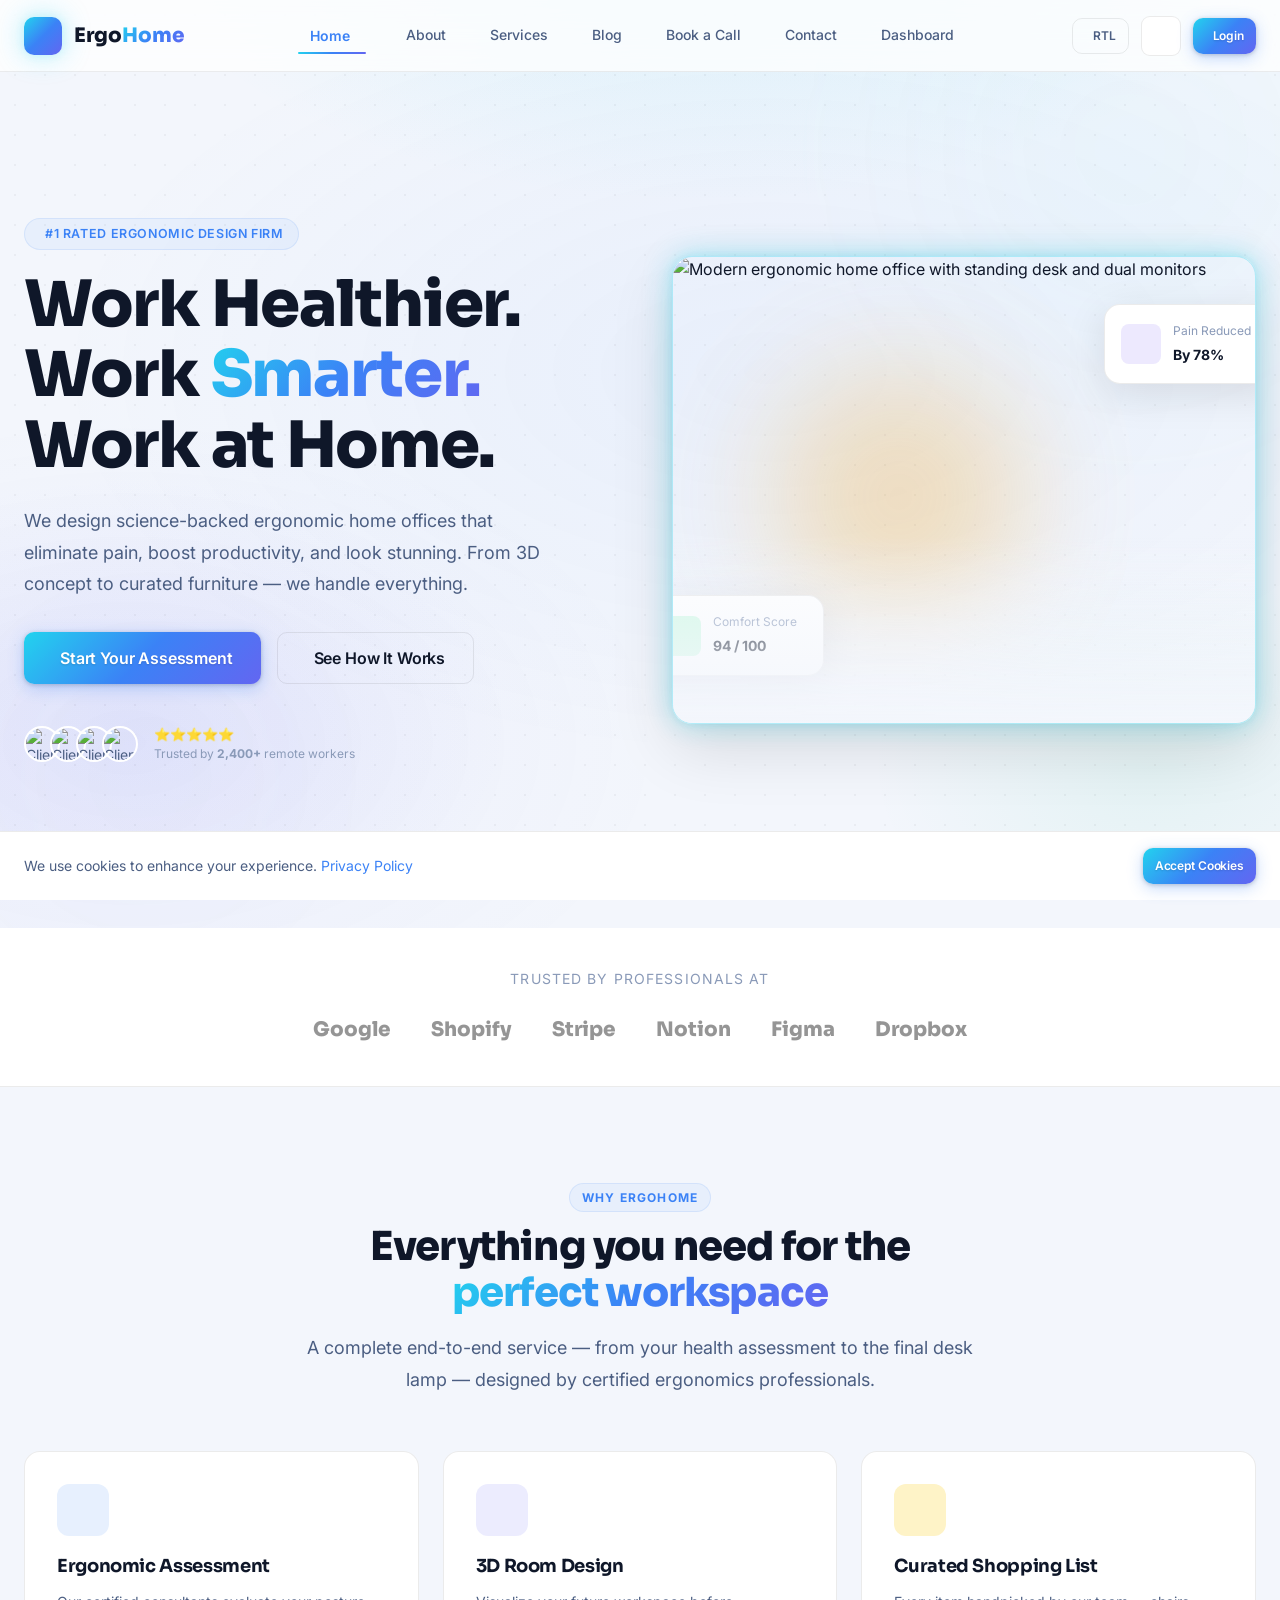
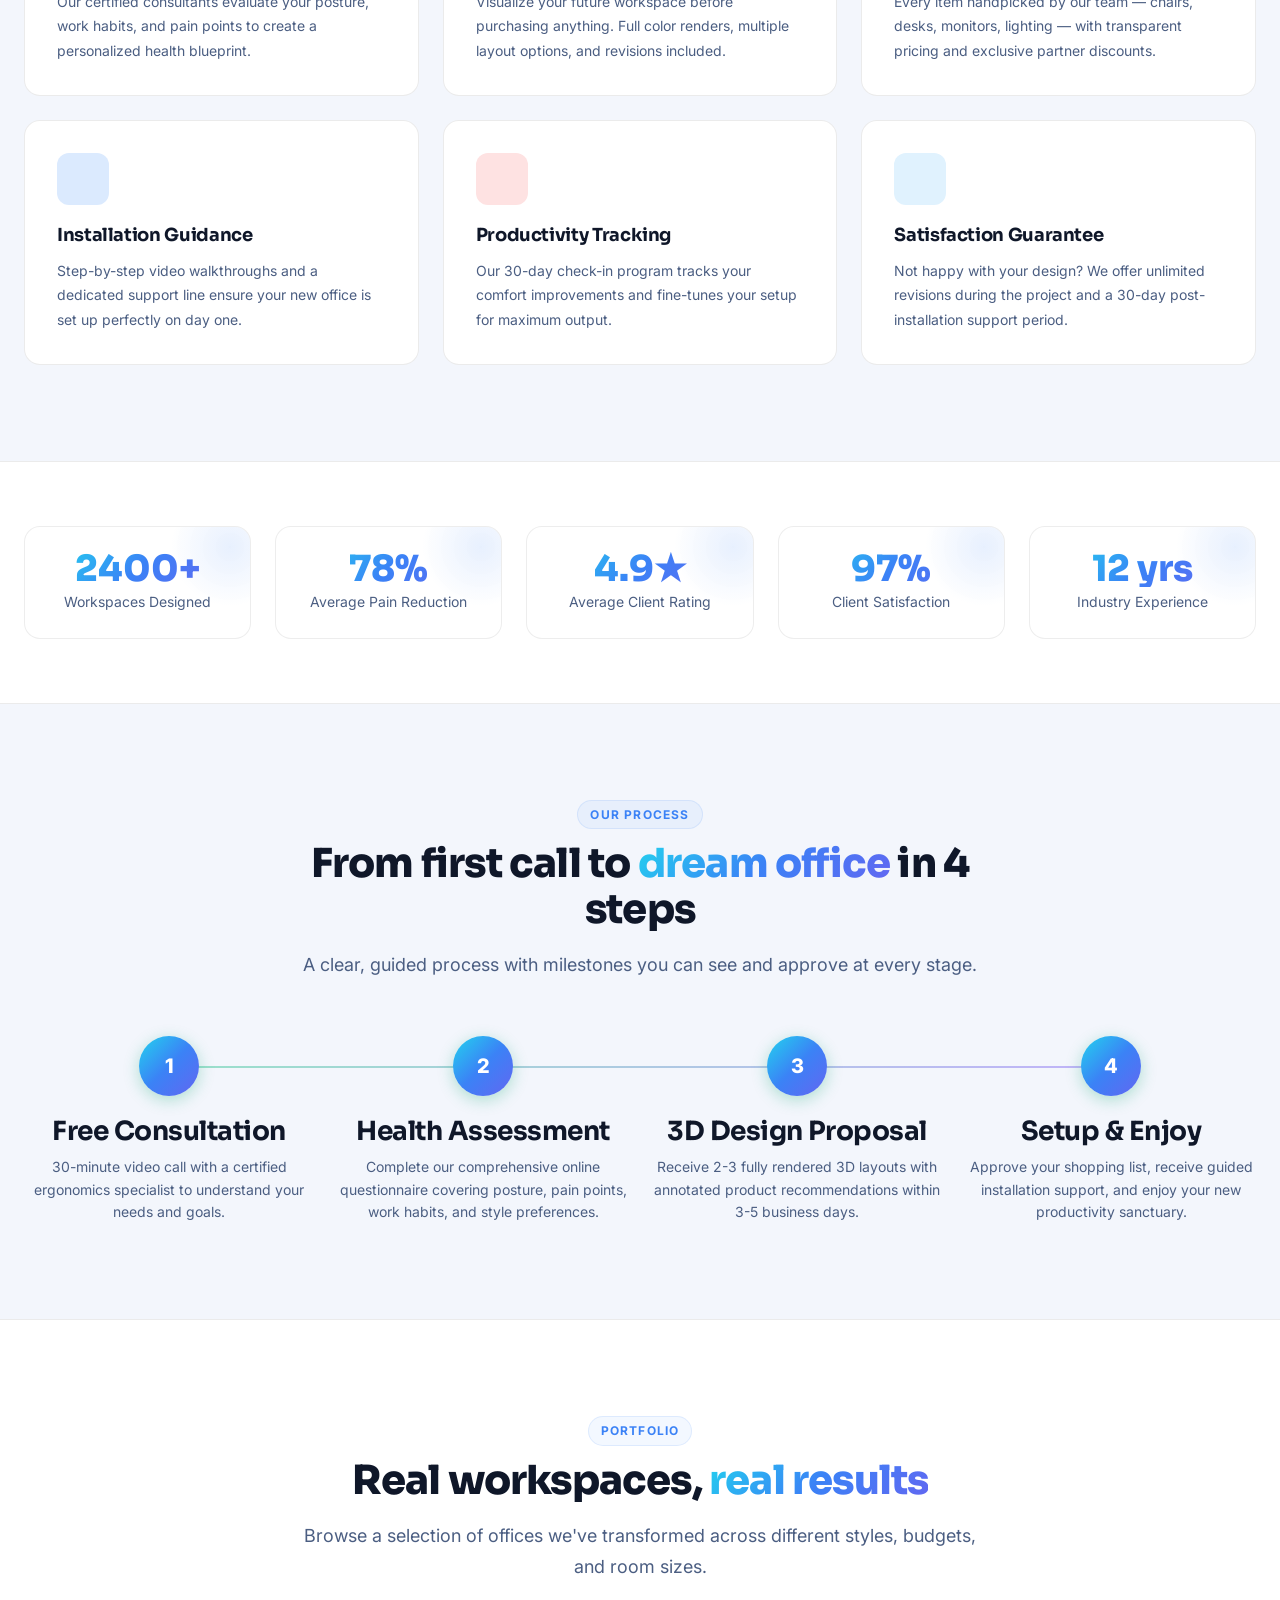
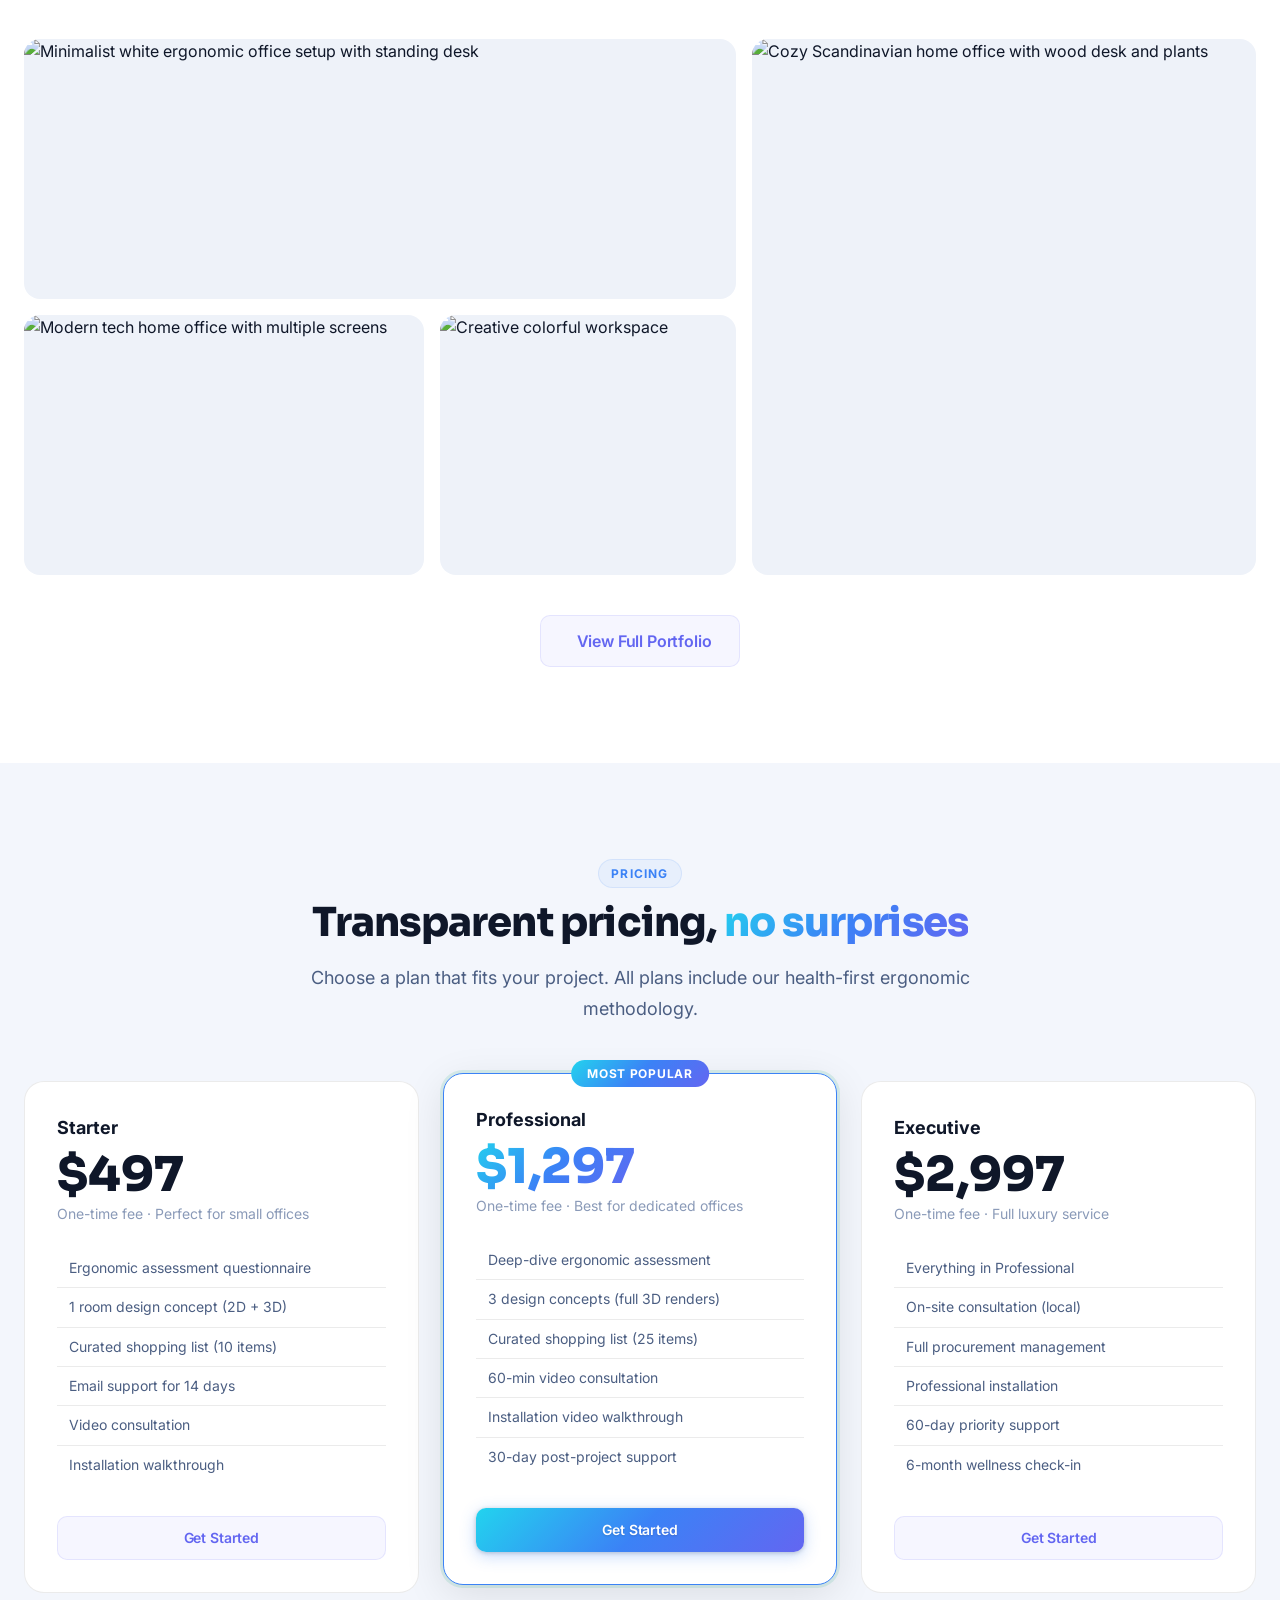
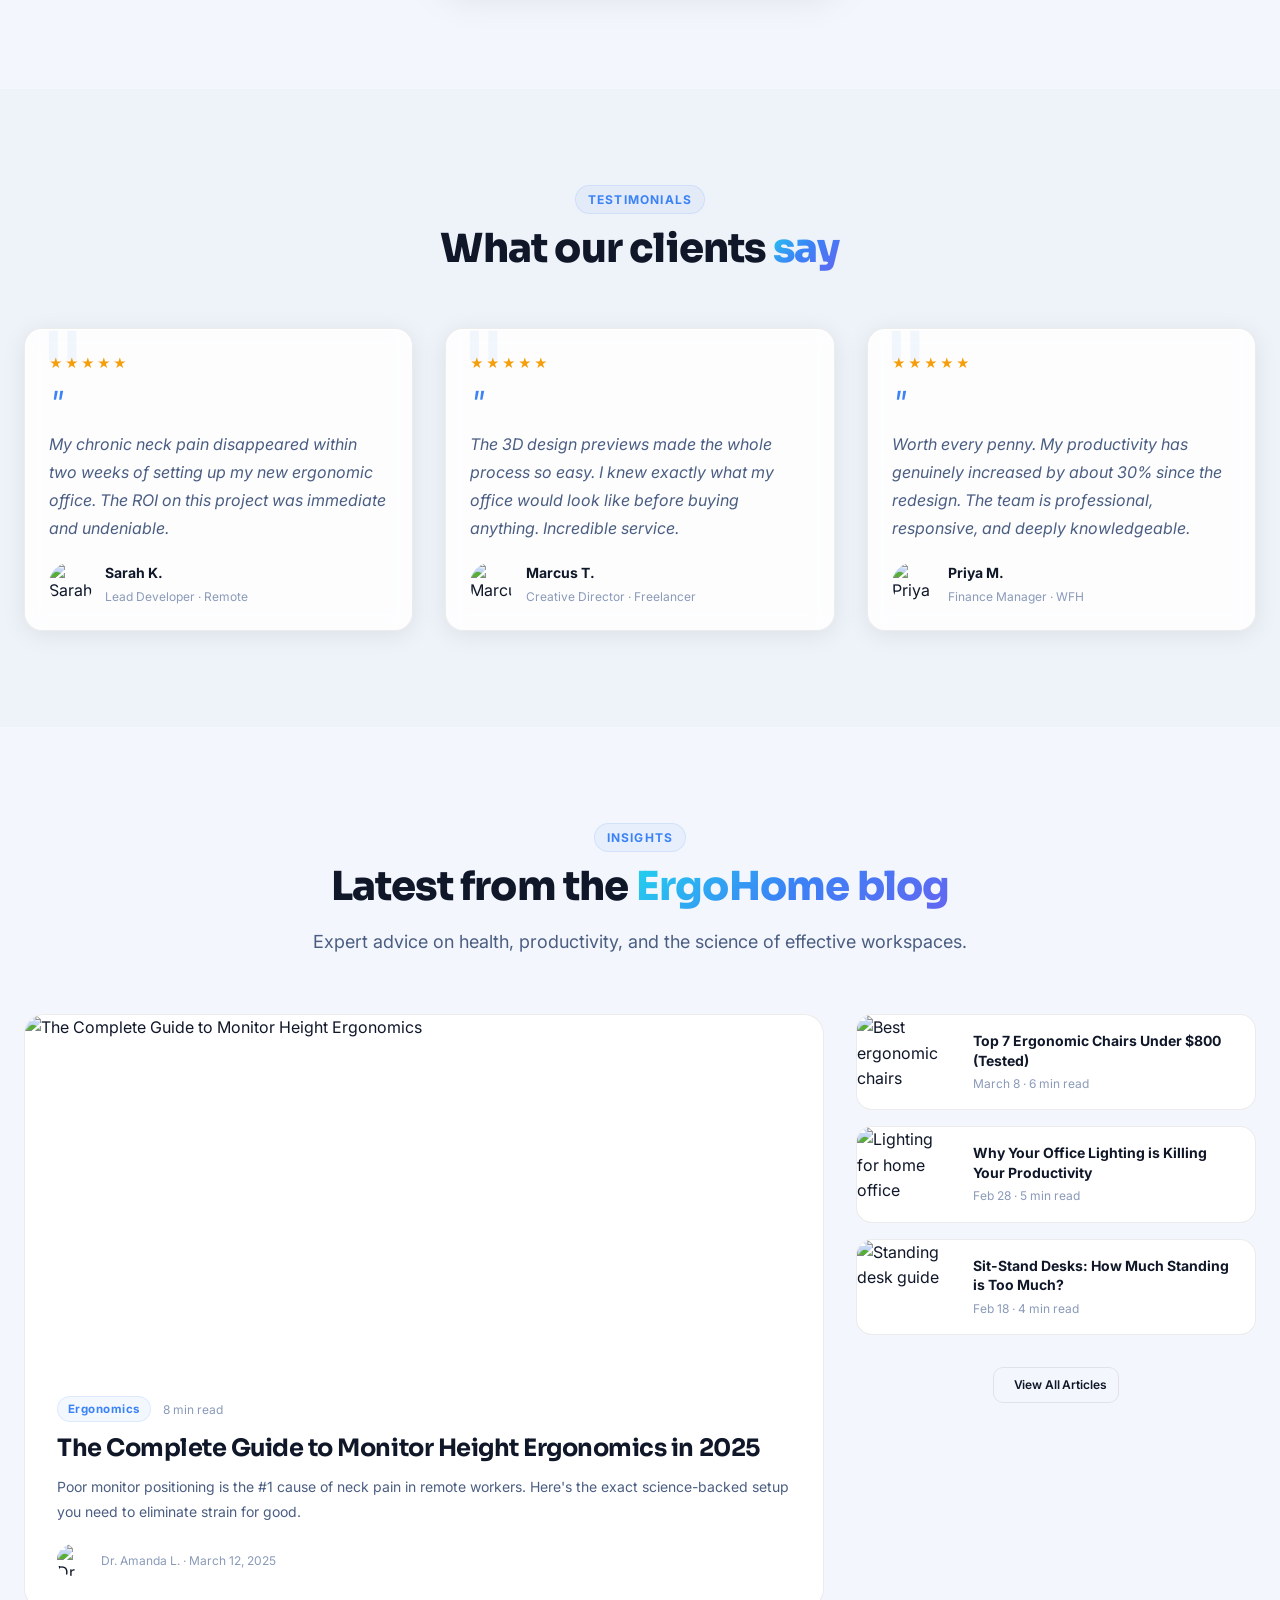
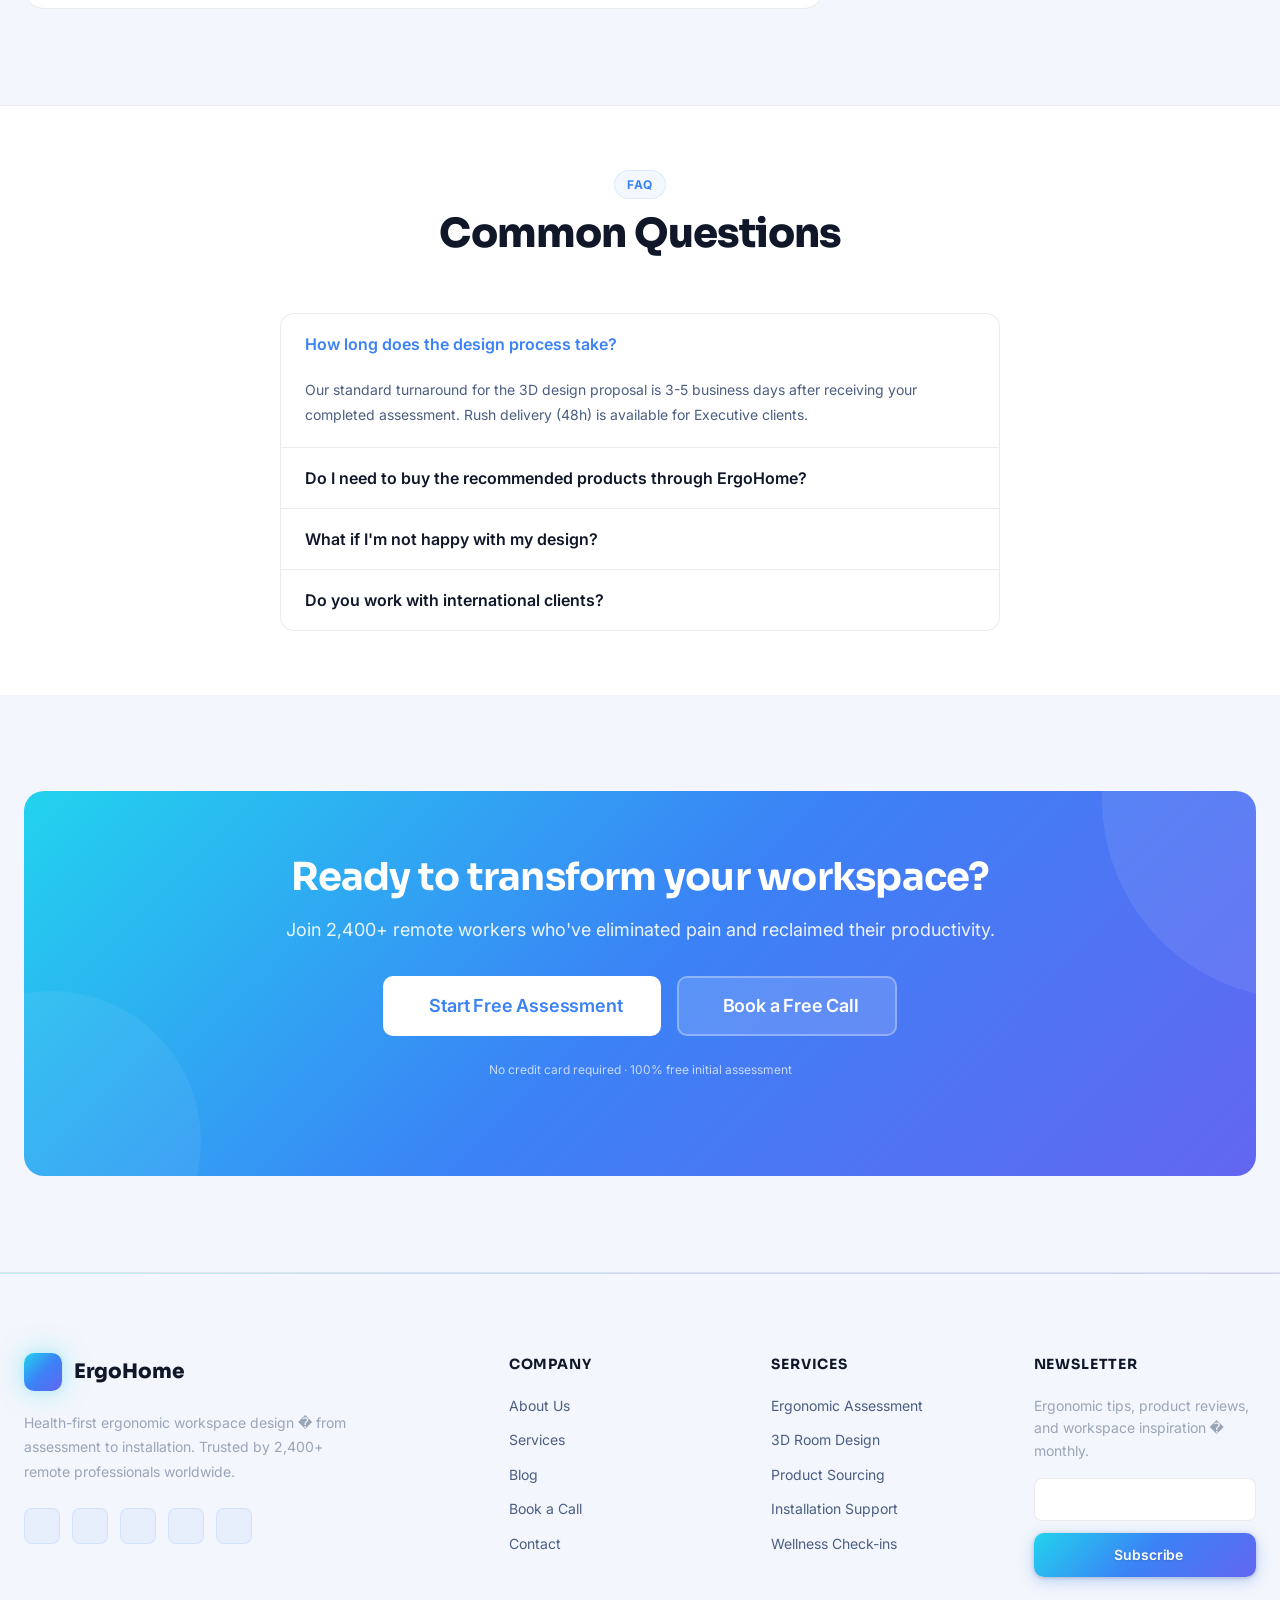
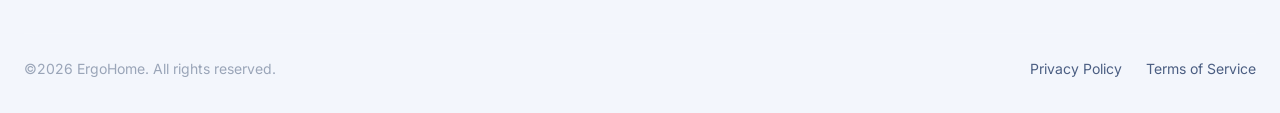
==== commit 4e3456c6: "first commit" ====
--- a/index.html
+++ b/index.html
@@ -311,8 +311,13 @@
     </a>
 
     <div class="nav__links" role="list">
-      <a href="index.html"    class="nav__link active" role="listitem"><i class="ri-home-line"></i>Home</a>
-      <a href="index2.html"   class="nav__link" role="listitem"><i class="ri-sparkling-fill"></i>Home 2</a>
+      <div class="nav__item--dropdown">
+        <button class="nav__link active" aria-haspopup="true" aria-expanded="false" style="background:none; border:none; cursor:pointer; font-family:inherit; font-size:14px;"><i class="ri-home-line"></i>Home <i class="ri-arrow-down-s-line" style="margin-left:4px"></i></button>
+        <div class="nav__dropdown">
+          <a href="index.html" class="nav__dropdown-link">Home 1</a>
+          <a href="index2.html" class="nav__dropdown-link">Home 2</a>
+        </div>
+      </div>
       <a href="pages/about.html"    class="nav__link" role="listitem"><i class="ri-information-line"></i>About</a>
       <a href="pages/services.html" class="nav__link" role="listitem"><i class="ri-service-line"></i>Services</a>
       <a href="pages/blog.html"     class="nav__link" role="listitem"><i class="ri-article-line"></i>Blog</a>
@@ -341,8 +346,13 @@
 
 <!-- Mobile Menu -->
 <div class="nav__mobile" id="mobile-menu" role="dialog" aria-modal="true" aria-label="Mobile navigation">
-  <a href="index.html"    class="nav__mobile-link active"><i class="ri-home-line"></i>Home</a>
-  <a href="index2.html"   class="nav__mobile-link"><i class="ri-sparkling-fill"></i>Home 2</a>
+  <div class="nav__item--dropdown">
+        <button class="nav__mobile-link active" style="background:none; border:none; cursor:pointer; font-family:inherit; width:100%; justify-content:flex-start; outline:none;" onclick="this.nextElementSibling.classList.toggle('open'); this.nextElementSibling.style.display = this.nextElementSibling.style.display==='flex'?'none':'flex'; this.nextElementSibling.style.flexDirection='column';"><i class="ri-home-line"></i>Home <i class="ri-arrow-down-s-line" style="margin-left:auto"></i></button>
+        <div class="nav__dropdown nav__mobile-dropdown" style="display:none; position:relative; top:0; box-shadow:none; border:none; background:transparent; visibility:visible; opacity:1; transform:none; min-width:100%; padding:0;">
+          <a href="index.html" class="nav__mobile-link" style="padding-left:36px; padding-top:8px; padding-bottom:8px">Home 1</a>
+          <a href="index2.html" class="nav__mobile-link" style="padding-left:36px; padding-top:8px; padding-bottom:8px">Home 2</a>
+        </div>
+      </div>
   <a href="pages/about.html"    class="nav__mobile-link"><i class="ri-information-line"></i>About</a>
   <a href="pages/services.html" class="nav__mobile-link"><i class="ri-service-line"></i>Services</a>
   <a href="pages/blog.html"     class="nav__mobile-link"><i class="ri-article-line"></i>Blog</a>
@@ -576,17 +586,17 @@
           <div class="portfolio-item__overlay"><span class="portfolio-item__label">Scandinavian Warm Studio — Portland</span></div>
         </div>
         <div class="portfolio-item portfolio-item--sm">
-          <img src="https://images.unsplash.com/photo-1593642532559-0c6d3fc62b89?w=600&auto=format&fit=crop&q=80" alt="Dark executive home office">
+          <img src="https://images.unsplash.com/photo-1518455027359-f3f8164ba6bd?w=600&auto=format&fit=crop&q=80" alt="Modern tech home office with multiple screens">
           <div class="portfolio-item__overlay"><span class="portfolio-item__label">Executive Power Suite — Chicago</span></div>
         </div>
         <div class="portfolio-item portfolio-item--md">
           <img src="https://images.unsplash.com/photo-1616486338812-3dadae4b4ace?w=600&auto=format&fit=crop&q=80" alt="Creative colorful workspace">
           <div class="portfolio-item__overlay"><span class="portfolio-item__label">Creative Studio — Austin</span></div>
         </div>
-        <div class="portfolio-item portfolio-item--md">
+        <!-- <div class="portfolio-item portfolio-item--md">
           <img src="https://images.unsplash.com/photo-1518455027359-f3f8164ba6bd?w=600&auto=format&fit=crop&q=80" alt="Modern tech home office with multiple screens">
           <div class="portfolio-item__overlay"><span class="portfolio-item__label">Tech Setup — Seattle</span></div>
-        </div>
+        </div> -->
       </div>
       <div style="text-align:center;margin-top:var(--sp-10)">
         <a href="pages/services.html" class="btn btn--secondary btn--lg"><i class="ri-gallery-line"></i> View Full Portfolio</a>
@@ -819,7 +829,7 @@
           <div class="nav__logo-icon" style="background:var(--brand-gradient)"><i class="ri-armchair-line"></i></div>
           ErgoHome
         </a>
-        <p class="footer__desc">Health-first ergonomic workspace design — from assessment to installation. Trusted by 2,400+ remote professionals worldwide.</p>
+        <p class="footer__desc">Health-first ergonomic workspace design � from assessment to installation. Trusted by 2,400+ remote professionals worldwide.</p>
         <div class="footer__socials">
           <a href="#" class="footer__social" aria-label="Instagram"><i class="ri-instagram-line"></i></a>
           <a href="#" class="footer__social" aria-label="LinkedIn"><i class="ri-linkedin-fill"></i></a>
@@ -846,7 +856,7 @@
       </div>
       <div>
         <p class="footer__col-title">Newsletter</p>
-        <p style="font-size:var(--text-sm);margin-bottom:var(--sp-4)">Ergonomic tips, product reviews, and workspace inspiration — monthly.</p>
+        <p style="font-size:var(--text-sm);margin-bottom:var(--sp-4)">Ergonomic tips, product reviews, and workspace inspiration � monthly.</p>
         <form class="footer__newsletter js-newsletter-form" data-validate>
           <input type="email" placeholder="your@email.com" required aria-label="Newsletter email">
           <button type="submit" class="btn btn--primary btn--full"><i class="ri-send-plane-line"></i> Subscribe</button>
@@ -854,11 +864,10 @@
       </div>
     </div>
     <div class="footer__bottom">
-      <span>© 2025 ErgoHome. All rights reserved.</span>
+      <span>&copy;2026 ErgoHome. All rights reserved.</span>
       <div style="display:flex;gap:var(--sp-6)">
         <a href="#" class="footer__link" style="margin-bottom:0">Privacy Policy</a>
         <a href="#" class="footer__link" style="margin-bottom:0">Terms of Service</a>
-        <a href="sitemap.xml" class="footer__link" style="margin-bottom:0">Sitemap</a>
       </div>
     </div>
   </div>
@@ -883,3 +892,5 @@
 <script src="assets/js/main.js"></script>
 </body>
 </html>
+
+
--- a/assets/css/style.css
+++ b/assets/css/style.css
@@ -266,11 +266,11 @@
   background: var(--brand-gradient);
   border-radius: var(--radius-md);
   display: flex; align-items: center; justify-content: center;
-  color: white;
+  color: var(--text-primary);
   font-size: 18px;
   flex-shrink: 0;
 }
-.nav__logo-text span { color: var(--brand-primary); }
+.nav__logo-text{ color: var(--text-primary); }
 
 .nav__links {
   display: flex;
@@ -923,7 +923,7 @@
   font-family: var(--font-display);
   font-size: var(--text-xl);
   font-weight: 800;
-  color: white;
+  color:var(--text-primary);
   text-decoration: none;
   margin-bottom: var(--sp-5);
 }
@@ -951,7 +951,7 @@
   font-family: var(--font-display);
   font-size: var(--text-sm);
   font-weight: 700;
-  color: white;
+  color: var(--text-primary);
   margin-bottom: var(--sp-5);
   text-transform: uppercase;
   letter-spacing: 0.06em;
@@ -959,7 +959,7 @@
 .footer__link {
   display: block;
   font-size: var(--text-sm);
-  color: var(--color-neutral-400);
+  color: var(--text-secondary);
   margin-bottom: var(--sp-3);
   transition: color var(--transition-fast);
 }
@@ -975,16 +975,18 @@
   font-size: var(--text-sm);
 }
 .footer__newsletter input {
-  background: rgba(255,255,255,0.08);
-  border: 1px solid rgba(255,255,255,0.12);
+  background: var(--bg-surface);
+  border: 1px solid var(--border-color);
   border-radius: var(--radius-md);
   padding: var(--sp-3) var(--sp-4);
   font-size: var(--text-sm);
-  color: white;
+  color: var(--text-primary);
   width: 100%;
   margin-bottom: var(--sp-3);
 }
-.footer__newsletter input::placeholder { color: var(--color-neutral-500); }
+.footer__newsletter input::placeholder { 
+  color: var(--text-primary);
+}
 
 /* --------------------------------------------------------------------------
    15. Accordion / FAQ
@@ -1435,7 +1437,7 @@
 .hero-creative__title {
   font-size: clamp(3rem, 10vw, 6rem);
   font-weight: 800;
-  line-height: 0.9;
+  line-height: 1.1;
   letter-spacing: -0.04em;
   margin-bottom: var(--sp-8);
 }
@@ -1478,3 +1480,51 @@
   transition: top var(--transition-fast);
 }
 .skip-link:focus { top: var(--sp-4); }
+
+/* --------------------------------------------------------------------------
+   32. Dropdown
+   -------------------------------------------------------------------------- */
+.nav__item--dropdown {
+  position: relative;
+  display: flex;
+  align-items: center;
+}
+.nav__dropdown {
+  position: absolute;
+  top: 100%;
+  left: 0;
+  min-width: 160px;
+  background: var(--bg-surface);
+  border: 1px solid var(--border-color);
+  border-radius: var(--radius-lg);
+  box-shadow: var(--shadow-lg);
+  opacity: 0;
+  visibility: hidden;
+  transform: translateY(10px);
+  transition: all var(--transition-fast);
+  z-index: var(--z-dropdown);
+  display: flex;
+  flex-direction: column;
+  padding: var(--sp-2) 0;
+}
+.nav__item--dropdown:hover .nav__dropdown {
+  opacity: 1;
+  visibility: visible;
+  transform: translateY(0);
+}
+.nav__dropdown-link {
+  padding: var(--sp-2) var(--sp-4);
+  color: var(--text-secondary);
+  font-size: var(--text-sm);
+  text-decoration: none;
+  transition: all var(--transition-fast);
+}
+.nav__dropdown-link:hover, .nav__dropdown-link.active {
+  color: var(--brand-primary);
+  background: var(--color-primary-50);
+}
+
+.js-newsletter-form input::placeholder,
+.sidebar-widget .form-input::placeholder {
+  color: rgba(255, 255, 255, 0.7);
+}
--- a/assets/css/mobile-fixes.css
+++ b/assets/css/mobile-fixes.css
@@ -4,9 +4,9 @@
    ========================================================================== */
 
 /* --------------------------------------------------------------------------
-   1. Nav – Show hamburger below 1024px, hide desktop links
-   -------------------------------------------------------------------------- */
-@media (max-width: 1024px) {
+   1. Nav – Show hamburger below 1150px, hide desktop links
+   -------------------------------------------------------------------------- */
+@media (max-width: 1150px) {
   .nav__links {
     display: none !important;
   }
@@ -119,6 +119,12 @@
     grid-template-columns: 1fr !important;
     gap: 32px !important;
   }
+
+  /* Also target the inline-grid hero layout on index2 */
+  .hero-creative .container > div[style*="grid-template-columns"] {
+    grid-template-columns: 1fr !important;
+    gap: 32px !important;
+  }
   .hero__blob--1, .hero__blob--2 {
     width: 300px !important;
     height: 300px !important;
@@ -167,6 +173,12 @@
   /* Overview quick actions */
   div[style*="grid-template-columns:repeat(3,1fr)"] {
     grid-template-columns: 1fr !important;
+  }
+
+  /* Prevent 360px/375px navbar overflow by hiding actions duplicated in mobile menu */
+  .nav__actions .rtl-toggle,
+  .nav__actions .btn--primary {
+    display: none !important;
   }
 }
 
@@ -389,3 +401,73 @@
     overflow: hidden;
   }
 }
+
+/* --------------------------------------------------------------------------
+   14. Fix bento icon overlap on mobile (Kinetic Posture Tracking)
+       The absolute icon overlaps text on small screens
+   -------------------------------------------------------------------------- */
+@media (max-width: 640px) {
+  .bento-item__icon {
+    position: relative !important;
+    top: auto !important;
+    left: auto !important;
+    margin-bottom: var(--sp-3);
+    font-size: 24px !important;
+  }
+
+  /* Push content to sit naturally below icon */
+  .bento-item {
+    justify-content: flex-start !important;
+    flex-direction: column;
+    gap: var(--sp-3);
+  }
+
+  .bento-item--dark .bento-item__icon {
+    color: var(--color-primary-300) !important;
+  }
+}
+
+/* --------------------------------------------------------------------------
+   15. Bento Grid card spacing on mobile
+   -------------------------------------------------------------------------- */
+@media (max-width: 640px) {
+  .bento-grid {
+    gap: var(--sp-4) !important;
+  }
+
+  .bento-item {
+    min-height: 180px;
+    padding: var(--sp-5) !important;
+  }
+}
+
+/* --------------------------------------------------------------------------
+   16. Fix Stats grid wrap on 768px (iPad Mini / tablet)
+       5 stat items were wrapping to an uneven row
+   -------------------------------------------------------------------------- */
+@media (max-width: 768px) {
+  /* Force stats into a 2-column responsive grid */
+  .stats-grid {
+    grid-template-columns: repeat(2, 1fr) !important;
+  }
+
+  /* When there's no named grid class, target the stats section inline grid */
+  .section .stat-item {
+    min-width: 0;
+  }
+}
+
+@media (min-width: 769px) and (max-width: 1024px) {
+  /* On larger tablet prevent 5th item from forming its own row */
+  .stats-grid {
+    grid-template-columns: repeat(3, 1fr) !important;
+  }
+}
+
+/* --------------------------------------------------------------------------
+   17. Remove login button in mobile nav menu
+   -------------------------------------------------------------------------- */
+.nav__mobile .btn--primary {
+  display: none !important;
+}
+
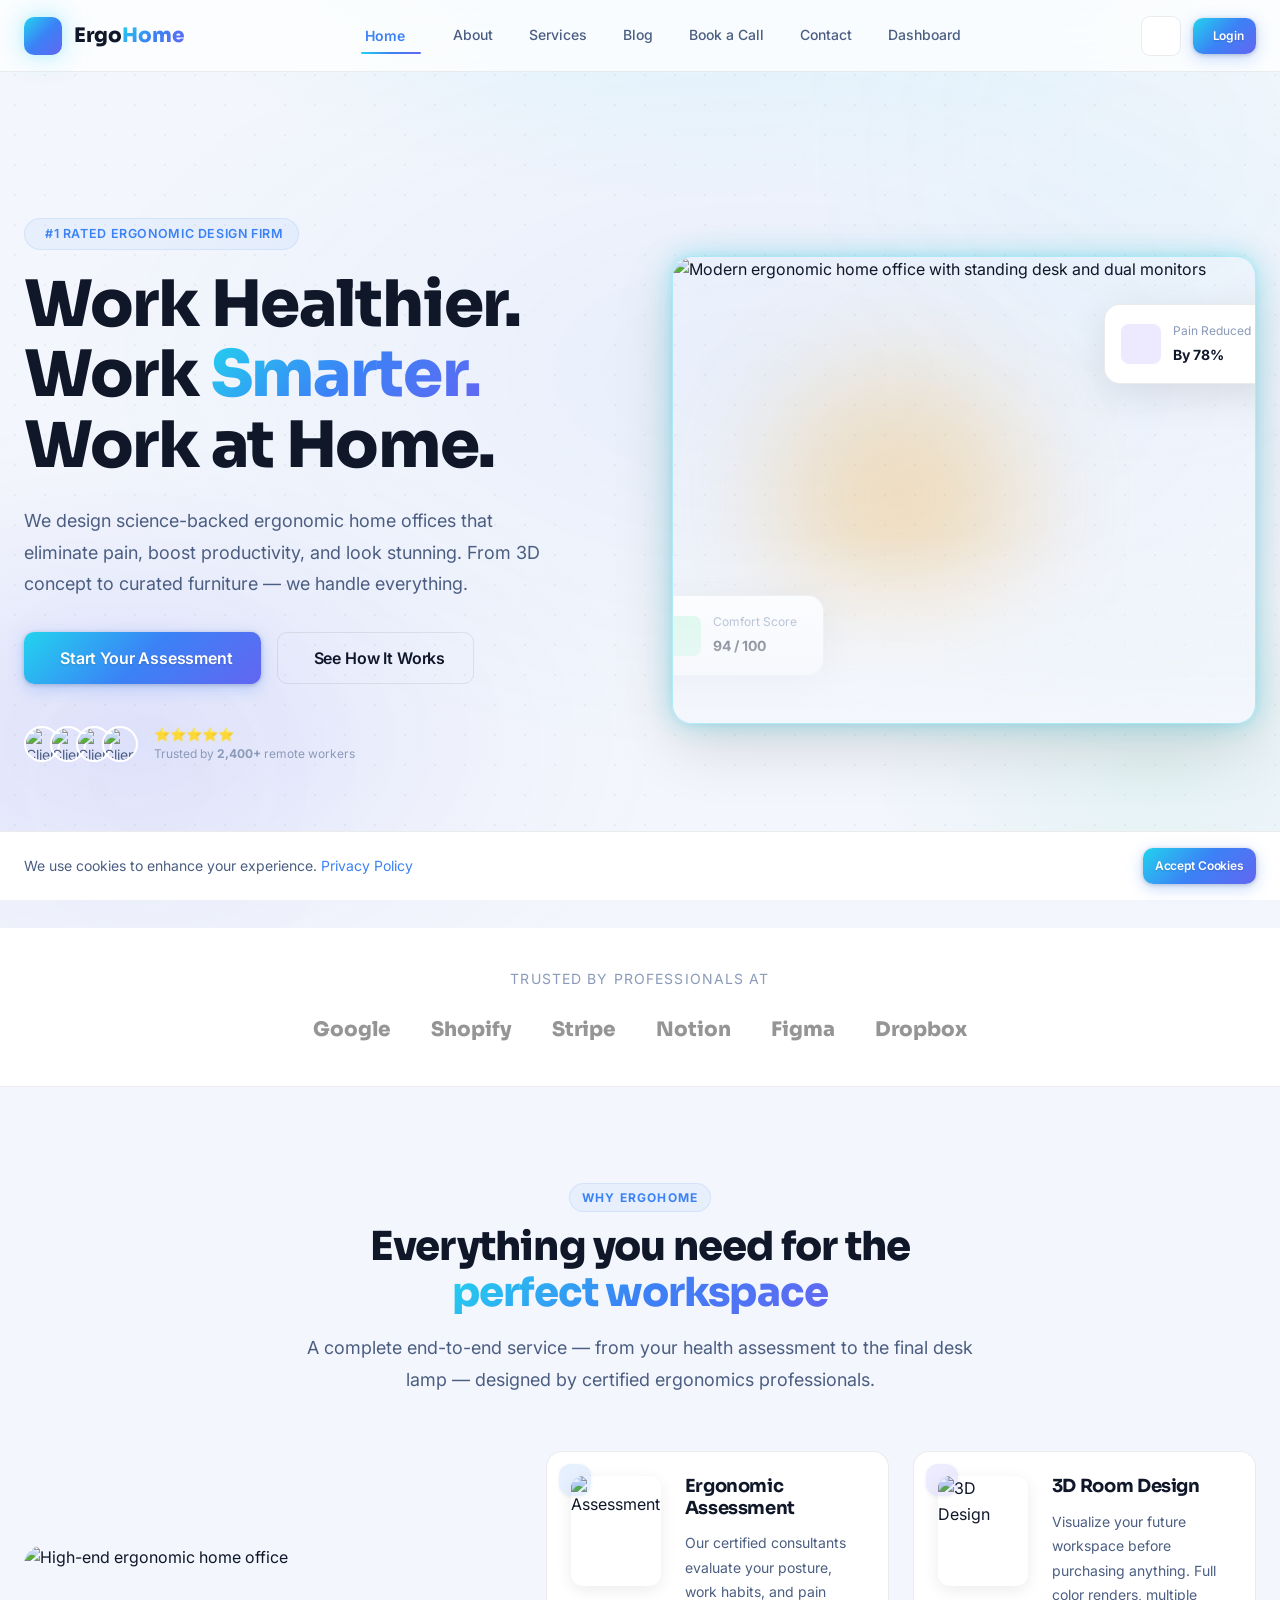
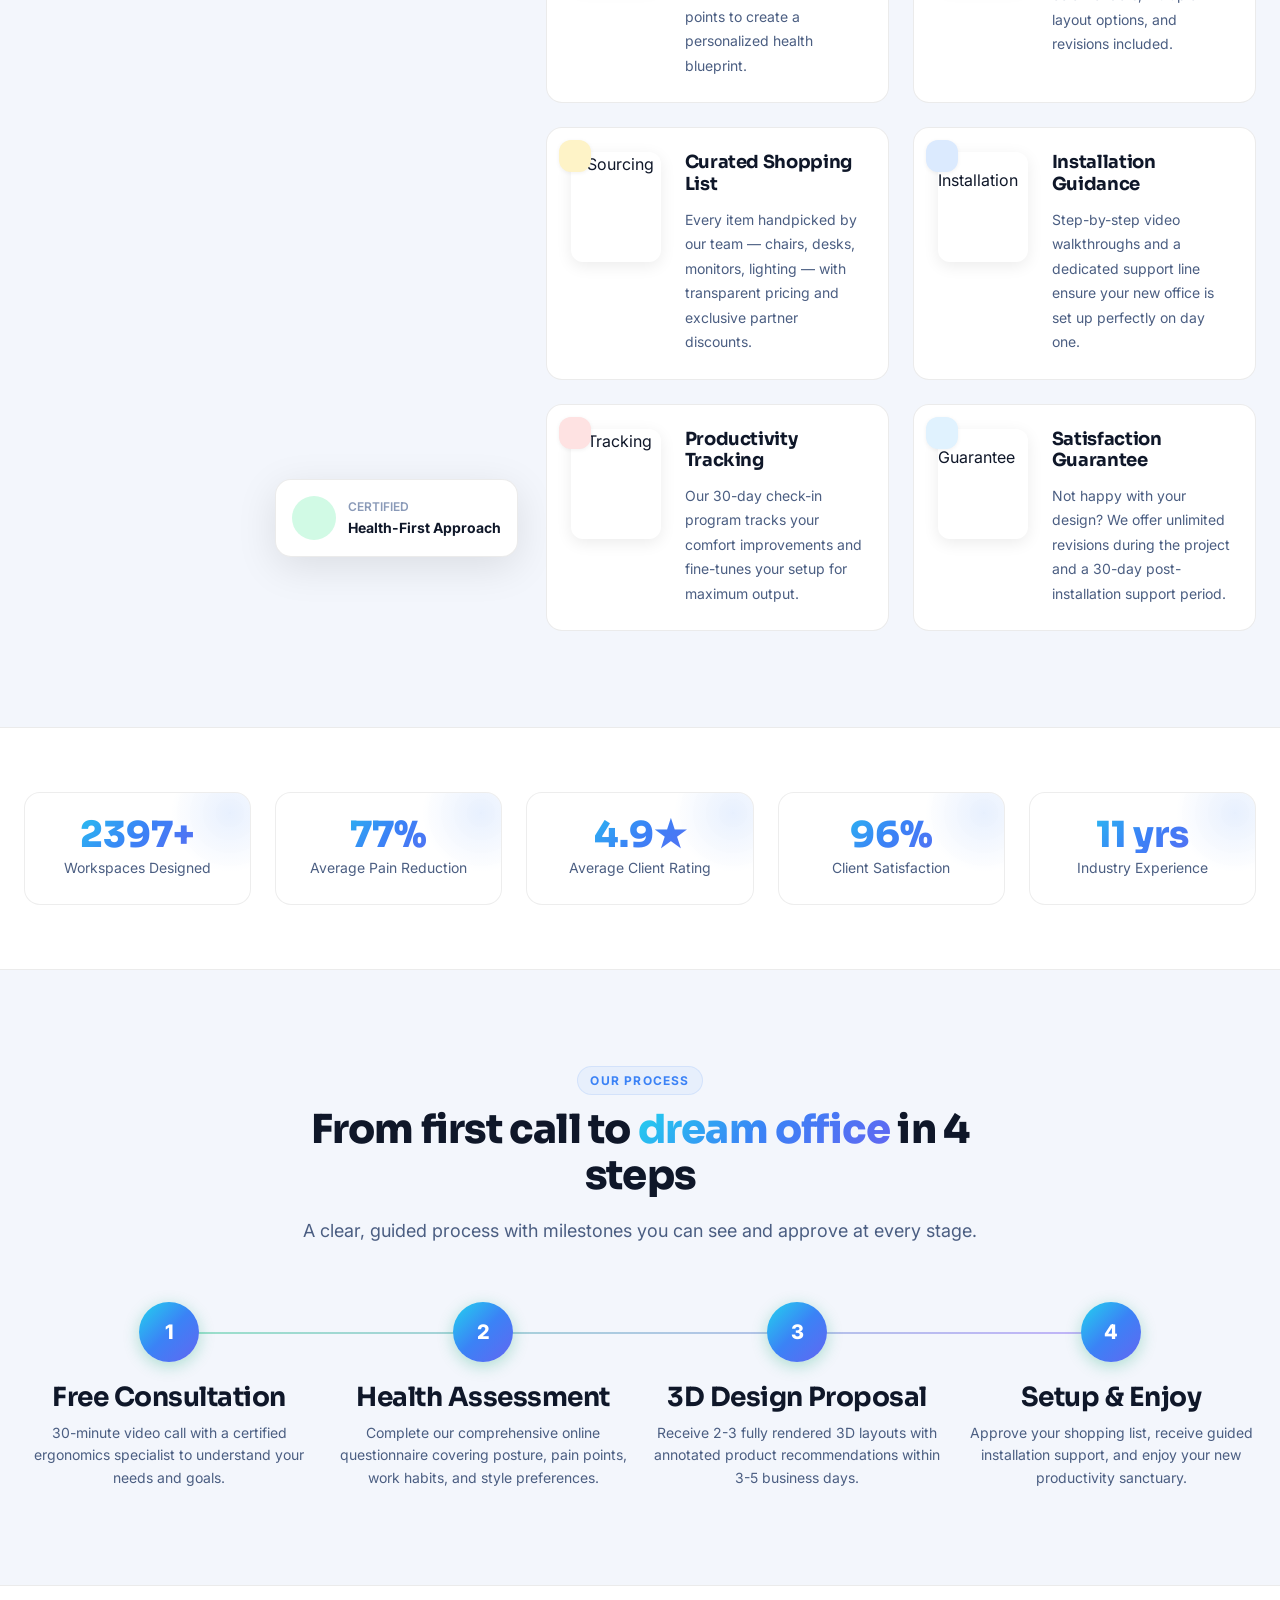
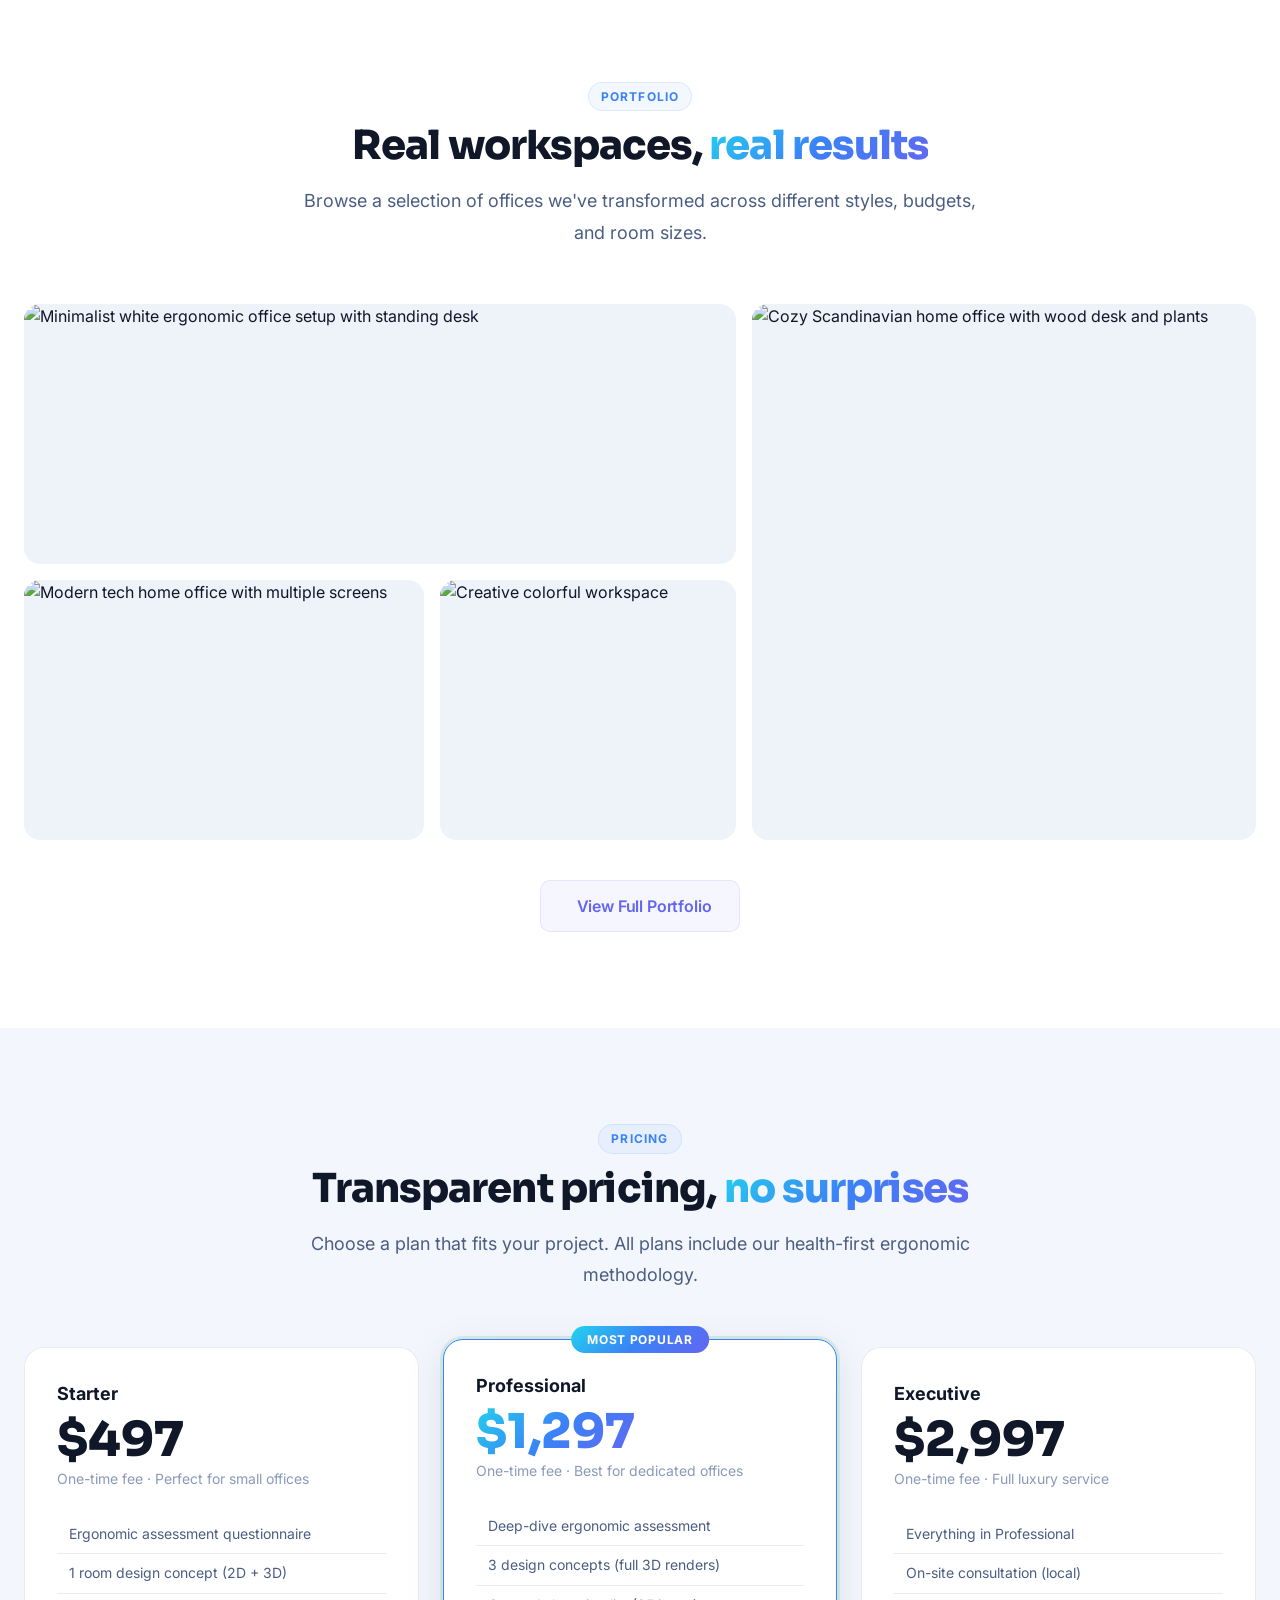
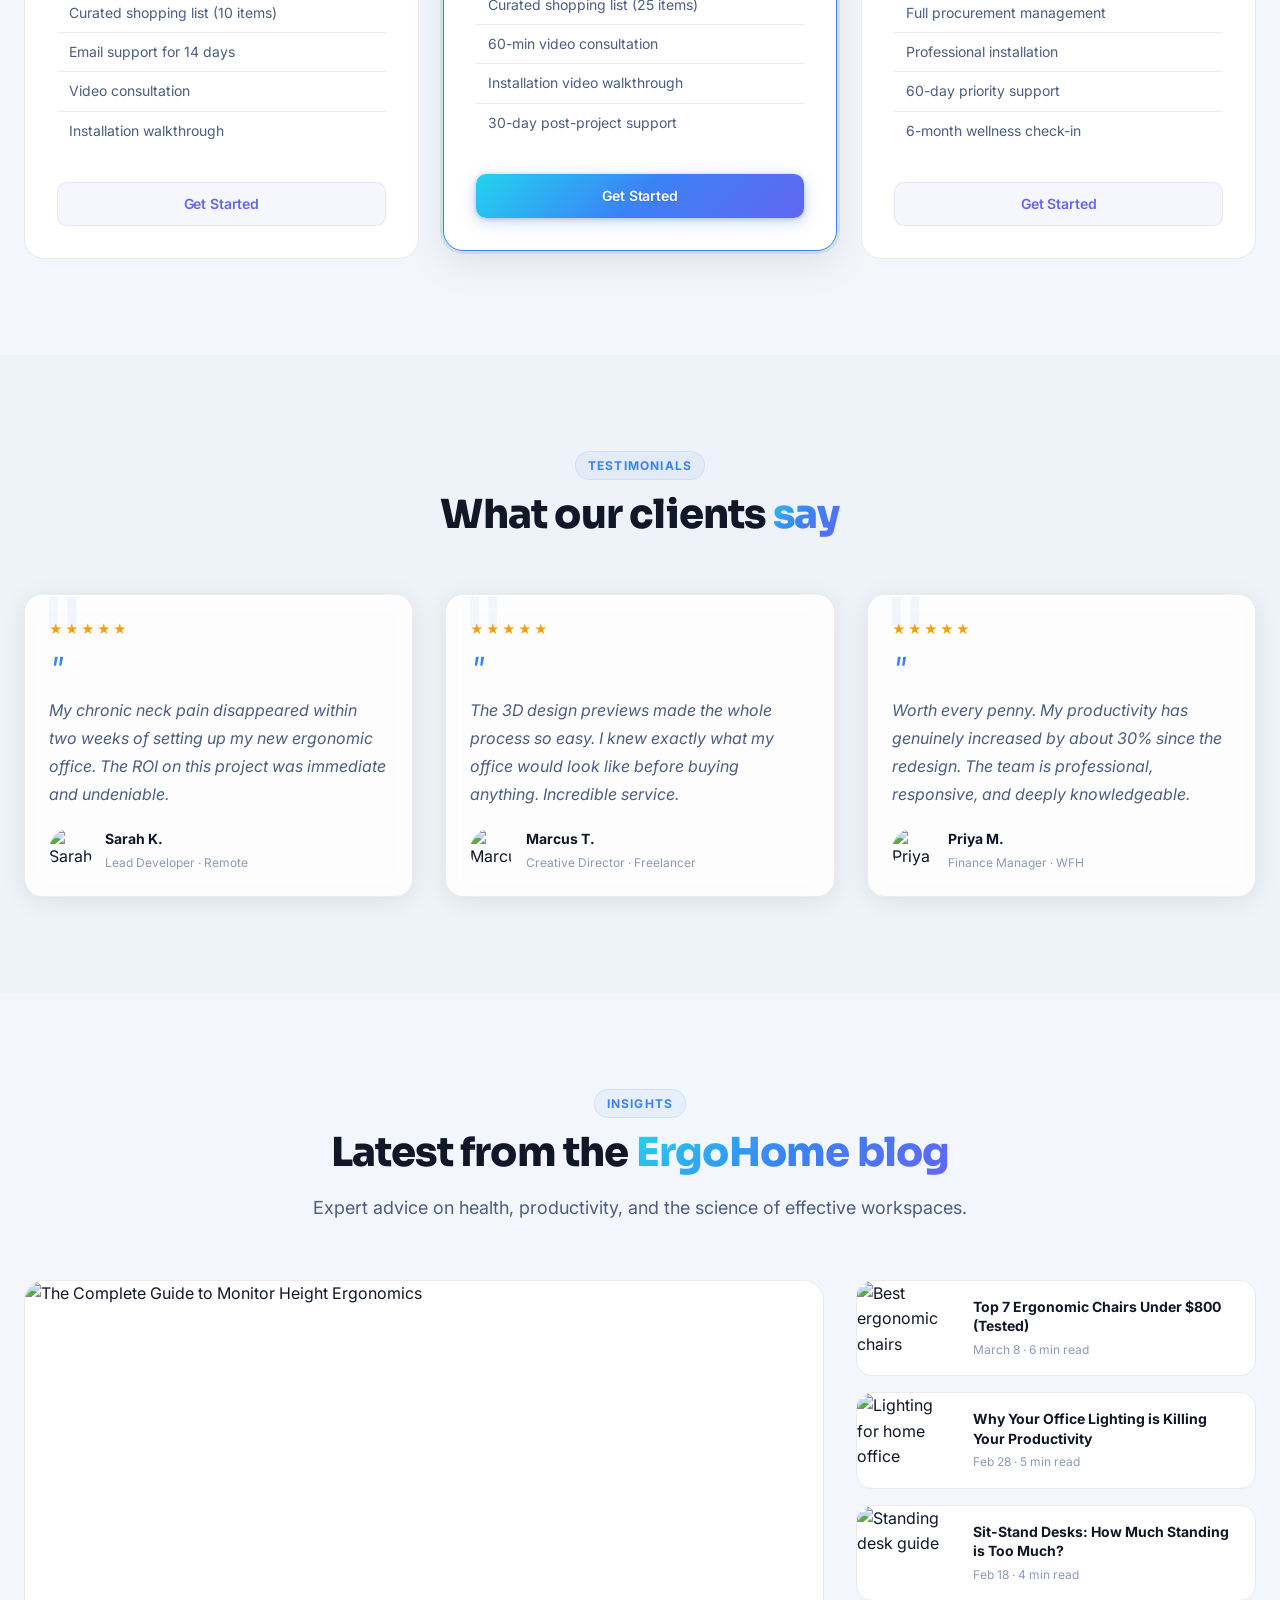
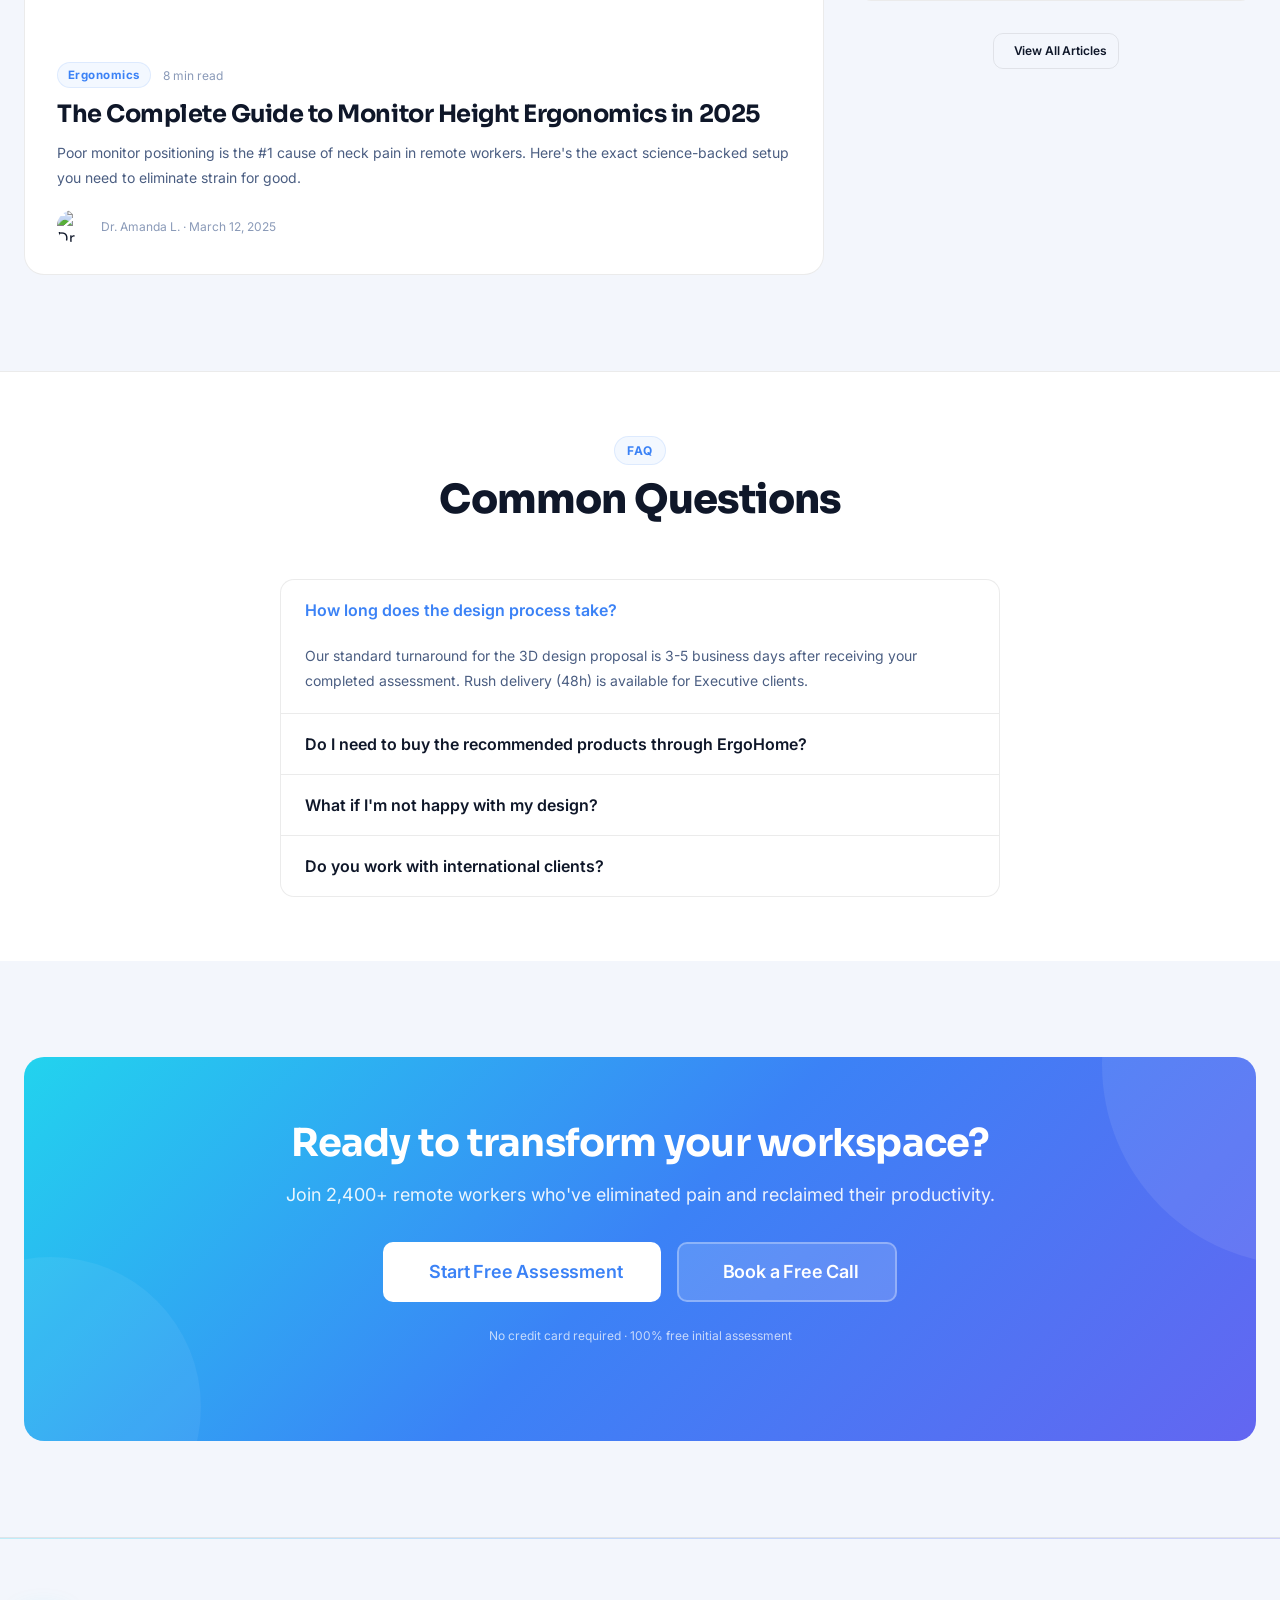
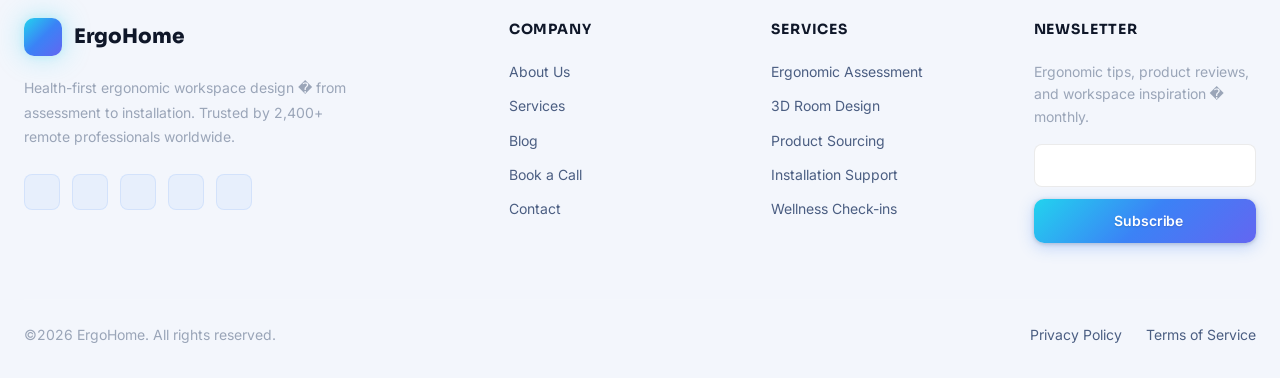
==== commit 56caa679: "correction updated" ====
--- a/index.html
+++ b/index.html
@@ -56,14 +56,46 @@
       grid-template-columns: repeat(3, 1fr);
       gap: var(--sp-6);
     }
+    .features-split .features-grid {
+      grid-template-columns: repeat(2, 1fr);
+    }
+    .features-split {
+      margin-top: var(--sp-12);
+    }
+    @media (max-width: 1024px) {
+      .features-split {
+        grid-template-columns: 1fr !important;
+        gap: var(--sp-12) !important;
+      }
+      .features-split .features-grid {
+        grid-template-columns: repeat(2, 1fr);
+      }
+    }
+    @media (max-width: 640px) {
+      .features-split .features-grid {
+        grid-template-columns: 1fr;
+      }
+    }
     .feature-card {
       background: var(--bg-surface);
       border: 1px solid var(--border-color);
       border-radius: var(--radius-xl);
-      padding: var(--sp-8);
+      padding: var(--sp-6);
       position: relative;
       overflow: hidden;
       transition: all var(--transition-normal);
+    }
+    @media (max-width: 480px) {
+      .feature-card > div {
+        flex-direction: column !important;
+        align-items: center !important;
+        text-align: center !important;
+      }
+      .feature-card img {
+        width: 120px !important;
+        height: 120px !important;
+        margin-bottom: var(--sp-4);
+      }
     }
     .feature-card::before {
       content: '';
@@ -312,24 +344,21 @@
 
     <div class="nav__links" role="list">
       <div class="nav__item--dropdown">
-        <button class="nav__link active" aria-haspopup="true" aria-expanded="false" style="background:none; border:none; cursor:pointer; font-family:inherit; font-size:14px;"><i class="ri-home-line"></i>Home <i class="ri-arrow-down-s-line" style="margin-left:4px"></i></button>
+        <button class="nav__link active" aria-haspopup="true" aria-expanded="false" style="background:none; border:none; cursor:pointer; font-family:inherit; font-size:14px;">Home <i class="ri-arrow-down-s-line" style="margin-left:4px"></i></button>
         <div class="nav__dropdown">
           <a href="index.html" class="nav__dropdown-link">Home 1</a>
           <a href="index2.html" class="nav__dropdown-link">Home 2</a>
         </div>
       </div>
-      <a href="pages/about.html"    class="nav__link" role="listitem"><i class="ri-information-line"></i>About</a>
-      <a href="pages/services.html" class="nav__link" role="listitem"><i class="ri-service-line"></i>Services</a>
-      <a href="pages/blog.html"     class="nav__link" role="listitem"><i class="ri-article-line"></i>Blog</a>
-      <a href="pages/booking.html"  class="nav__link" role="listitem"><i class="ri-calendar-line"></i>Book a Call</a>
-      <a href="pages/contact.html"  class="nav__link" role="listitem"><i class="ri-mail-line"></i>Contact</a>
-      <a href="pages/dashboard.html" class="nav__link" role="listitem"><i class="ri-dashboard-line"></i>Dashboard</a>
+      <a href="pages/about.html"    class="nav__link" role="listitem">About</a>
+      <a href="pages/services.html" class="nav__link" role="listitem">Services</a>
+      <a href="pages/blog.html"     class="nav__link" role="listitem">Blog</a>
+      <a href="pages/booking.html"  class="nav__link" role="listitem">Book a Call</a>
+      <a href="pages/contact.html"  class="nav__link" role="listitem">Contact</a>
+      <a href="pages/dashboard.html" class="nav__link" role="listitem">Dashboard</a>
     </div>
 
     <div class="nav__actions">
-      <button class="rtl-toggle btn btn--ghost btn--sm" title="Switch Language/Direction">
-        <i class="ri-translate-2"></i> <span class="rtl-toggle-text">RTL</span>
-      </button>
       <button class="theme-toggle" id="theme-toggle" aria-label="Toggle dark mode" title="Toggle theme">
         <i class="ri-sun-line icon-sun"></i>
         <i class="ri-moon-line icon-moon"></i>
@@ -347,21 +376,20 @@
 <!-- Mobile Menu -->
 <div class="nav__mobile" id="mobile-menu" role="dialog" aria-modal="true" aria-label="Mobile navigation">
   <div class="nav__item--dropdown">
-        <button class="nav__mobile-link active" style="background:none; border:none; cursor:pointer; font-family:inherit; width:100%; justify-content:flex-start; outline:none;" onclick="this.nextElementSibling.classList.toggle('open'); this.nextElementSibling.style.display = this.nextElementSibling.style.display==='flex'?'none':'flex'; this.nextElementSibling.style.flexDirection='column';"><i class="ri-home-line"></i>Home <i class="ri-arrow-down-s-line" style="margin-left:auto"></i></button>
+        <button class="nav__mobile-link active" style="background:none; border:none; cursor:pointer; font-family:inherit; width:100%; justify-content:flex-start; outline:none;" onclick="this.nextElementSibling.classList.toggle('open'); this.nextElementSibling.style.display = this.nextElementSibling.style.display==='flex'?'none':'flex'; this.nextElementSibling.style.flexDirection='column';">Home <i class="ri-arrow-down-s-line" style="margin-left:auto"></i></button>
         <div class="nav__dropdown nav__mobile-dropdown" style="display:none; position:relative; top:0; box-shadow:none; border:none; background:transparent; visibility:visible; opacity:1; transform:none; min-width:100%; padding:0;">
           <a href="index.html" class="nav__mobile-link" style="padding-left:36px; padding-top:8px; padding-bottom:8px">Home 1</a>
           <a href="index2.html" class="nav__mobile-link" style="padding-left:36px; padding-top:8px; padding-bottom:8px">Home 2</a>
         </div>
       </div>
-  <a href="pages/about.html"    class="nav__mobile-link"><i class="ri-information-line"></i>About</a>
-  <a href="pages/services.html" class="nav__mobile-link"><i class="ri-service-line"></i>Services</a>
-  <a href="pages/blog.html"     class="nav__mobile-link"><i class="ri-article-line"></i>Blog</a>
-  <a href="pages/booking.html"  class="nav__mobile-link"><i class="ri-calendar-line"></i>Book a Consultation</a>
-  <a href="pages/contact.html"  class="nav__mobile-link"><i class="ri-mail-line"></i>Contact</a>
-  <a href="pages/dashboard.html" class="nav__mobile-link"><i class="ri-dashboard-line"></i>Dashboard</a>
-  <a href="javascript:void(0)" onclick="ErgoHome.handleLogout('pages/login.html')" class="nav__mobile-link"><i class="ri-logout-box-r-line"></i>Logout</a>
+  <a href="pages/about.html"    class="nav__mobile-link">About</a>
+  <a href="pages/services.html" class="nav__mobile-link">Services</a>
+  <a href="pages/blog.html"     class="nav__mobile-link">Blog</a>
+  <a href="pages/booking.html"  class="nav__mobile-link">Book a Consultation</a>
+  <a href="pages/contact.html"  class="nav__mobile-link">Contact</a>
+  <a href="pages/dashboard.html" class="nav__mobile-link">Dashboard</a>
+  <a href="javascript:void(0)" onclick="ErgoHome.handleLogout('pages/login.html')" class="nav__mobile-link">Logout</a>
   <div style="margin-top:var(--sp-6);padding-top:var(--sp-6);border-top:1px solid var(--border-color);display:flex;flex-direction:column;gap:var(--sp-4)">
-    <button class="rtl-toggle btn btn--ghost btn--full"><i class="ri-translate-2"></i> Toggle RTL</button>
     <a href="pages/login.html" class="btn btn--primary btn--full"><i class="ri-login-circle-line"></i>Login</a>
     <a href="pages/register.html" class="btn btn--secondary btn--full"><i class="ri-user-add-line"></i>Register</a>
   </div>
@@ -466,36 +494,93 @@
         <p class="section-header__desc">A complete end-to-end service — from your health assessment to the final desk lamp — designed by certified ergonomics professionals.</p>
       </div>
 
-      <div class="features-grid">
-        <div class="feature-card" data-reveal data-reveal-delay="1">
-          <div class="feature-icon feature-icon--green"><i class="ri-heart-pulse-line"></i></div>
-          <h3 class="feature-title">Ergonomic Assessment</h3>
-          <p class="feature-desc">Our certified consultants evaluate your posture, work habits, and pain points to create a personalized health blueprint.</p>
-        </div>
-        <div class="feature-card" data-reveal data-reveal-delay="2">
-          <div class="feature-icon feature-icon--purple"><i class="ri-layout-masonry-line"></i></div>
-          <h3 class="feature-title">3D Room Design</h3>
-          <p class="feature-desc">Visualize your future workspace before purchasing anything. Full color renders, multiple layout options, and revisions included.</p>
-        </div>
-        <div class="feature-card" data-reveal data-reveal-delay="3">
-          <div class="feature-icon feature-icon--amber"><i class="ri-shopping-bag-line"></i></div>
-          <h3 class="feature-title">Curated Shopping List</h3>
-          <p class="feature-desc">Every item handpicked by our team — chairs, desks, monitors, lighting — with transparent pricing and exclusive partner discounts.</p>
-        </div>
-        <div class="feature-card" data-reveal data-reveal-delay="1">
-          <div class="feature-icon feature-icon--blue"><i class="ri-tools-line"></i></div>
-          <h3 class="feature-title">Installation Guidance</h3>
-          <p class="feature-desc">Step-by-step video walkthroughs and a dedicated support line ensure your new office is set up perfectly on day one.</p>
-        </div>
-        <div class="feature-card" data-reveal data-reveal-delay="2">
-          <div class="feature-icon feature-icon--rose"><i class="ri-bar-chart-grouped-line"></i></div>
-          <h3 class="feature-title">Productivity Tracking</h3>
-          <p class="feature-desc">Our 30-day check-in program tracks your comfort improvements and fine-tunes your setup for maximum output.</p>
-        </div>
-        <div class="feature-card" data-reveal data-reveal-delay="3">
-          <div class="feature-icon feature-icon--sky"><i class="ri-shield-check-line"></i></div>
-          <h3 class="feature-title">Satisfaction Guarantee</h3>
-          <p class="feature-desc">Not happy with your design? We offer unlimited revisions during the project and a 30-day post-installation support period.</p>
+      <div style="display:grid;grid-template-columns:0.8fr 1.2fr;gap:var(--sp-12);align-items:center" class="features-split">
+        <div class="features-image" data-reveal>
+          <div style="position:relative">
+            <img src="https://images.unsplash.com/photo-1586023492125-27b2c045efd7?w=800&auto=format&fit=crop&q=80" alt="High-end ergonomic home office" style="border-radius:var(--radius-2xl);box-shadow:var(--shadow-2xl);width:100%;aspect-ratio:4/5;object-fit:cover">
+            <div style="position:absolute;bottom:-20px;right:-20px;background:var(--bg-surface);padding:var(--sp-4);border-radius:var(--radius-xl);box-shadow:var(--shadow-lg);display:flex;align-items:center;gap:var(--sp-3);border:1px solid var(--border-color)">
+              <div style="width:44px;height:44px;background:#d1fae5;color:#059669;border-radius:50%;display:flex;align-items:center;justify-content:center;font-size:20px"><i class="ri-check-double-line"></i></div>
+              <div>
+                <div style="font-size:var(--text-xs);color:var(--text-muted);font-weight:600;text-transform:uppercase">Certified</div>
+                <div style="font-weight:700;font-size:var(--text-sm)">Health-First Approach</div>
+              </div>
+            </div>
+          </div>
+        </div>
+
+        <div class="features-grid">
+          <div class="feature-card" data-reveal data-reveal-delay="1">
+            <div style="display:flex;gap:var(--sp-6);align-items:flex-start">
+              <div style="flex-shrink:0;position:relative">
+                <img src="https://images.unsplash.com/photo-1576091160550-2173dba999ef?w=400&auto=format&fit=crop&q=80" alt="Assessment" style="width:90px;height:110px;border-radius:var(--radius-lg);object-fit:cover;box-shadow:var(--shadow-md)">
+                <div class="feature-icon feature-icon--green" style="position:absolute;top:-12px;left:-12px;width:32px;height:32px;font-size:16px;margin-bottom:0;box-shadow:var(--shadow-sm)"><i class="ri-heart-pulse-line"></i></div>
+              </div>
+              <div>
+                <h3 class="feature-title">Ergonomic Assessment</h3>
+                <p class="feature-desc">Our certified consultants evaluate your posture, work habits, and pain points to create a personalized health blueprint.</p>
+              </div>
+            </div>
+          </div>
+          <div class="feature-card" data-reveal data-reveal-delay="2">
+            <div style="display:flex;gap:var(--sp-6);align-items:flex-start">
+              <div style="flex-shrink:0;position:relative">
+                <img src="https://images.unsplash.com/photo-1581091226825-a6a2a5aee158?w=400&auto=format&fit=crop&q=80" alt="3D Design" style="width:90px;height:110px;border-radius:var(--radius-lg);object-fit:cover;box-shadow:var(--shadow-md)">
+                <div class="feature-icon feature-icon--purple" style="position:absolute;top:-12px;left:-12px;width:32px;height:32px;font-size:16px;margin-bottom:0;box-shadow:var(--shadow-sm)"><i class="ri-layout-masonry-line"></i></div>
+              </div>
+              <div>
+                <h3 class="feature-title">3D Room Design</h3>
+                <p class="feature-desc">Visualize your future workspace before purchasing anything. Full color renders, multiple layout options, and revisions included.</p>
+              </div>
+            </div>
+          </div>
+          <div class="feature-card" data-reveal data-reveal-delay="3">
+            <div style="display:flex;gap:var(--sp-6);align-items:flex-start">
+              <div style="flex-shrink:0;position:relative">
+                <img src="https://images.unsplash.com/photo-1524758631624-e2822e304c36?w=400&auto=format&fit=crop&q=80" alt="Sourcing" style="width:90px;height:110px;border-radius:var(--radius-lg);object-fit:cover;box-shadow:var(--shadow-md)">
+                <div class="feature-icon feature-icon--amber" style="position:absolute;top:-12px;left:-12px;width:32px;height:32px;font-size:16px;margin-bottom:0;box-shadow:var(--shadow-sm)"><i class="ri-shopping-bag-line"></i></div>
+              </div>
+              <div>
+                <h3 class="feature-title">Curated Shopping List</h3>
+                <p class="feature-desc">Every item handpicked by our team — chairs, desks, monitors, lighting — with transparent pricing and exclusive partner discounts.</p>
+              </div>
+            </div>
+          </div>
+          <div class="feature-card" data-reveal data-reveal-delay="4">
+            <div style="display:flex;gap:var(--sp-6);align-items:flex-start">
+              <div style="flex-shrink:0;position:relative">
+                <img src="https://images.unsplash.com/photo-1581092921461-7d15886a5a92?w=400&auto=format&fit=crop&q=80" alt="Installation" style="width:90px;height:110px;border-radius:var(--radius-lg);object-fit:cover;box-shadow:var(--shadow-md)">
+                <div class="feature-icon feature-icon--blue" style="position:absolute;top:-12px;left:-12px;width:32px;height:32px;font-size:16px;margin-bottom:0;box-shadow:var(--shadow-sm)"><i class="ri-tools-line"></i></div>
+              </div>
+              <div>
+                <h3 class="feature-title">Installation Guidance</h3>
+                <p class="feature-desc">Step-by-step video walkthroughs and a dedicated support line ensure your new office is set up perfectly on day one.</p>
+              </div>
+            </div>
+          </div>
+          <div class="feature-card" data-reveal data-reveal-delay="5">
+            <div style="display:flex;gap:var(--sp-6);align-items:flex-start">
+              <div style="flex-shrink:0;position:relative">
+                <img src="https://images.unsplash.com/photo-1460925895917-afdab827c52f?w=400&auto=format&fit=crop&q=80" alt="Tracking" style="width:90px;height:110px;border-radius:var(--radius-lg);object-fit:cover;box-shadow:var(--shadow-md)">
+                <div class="feature-icon feature-icon--rose" style="position:absolute;top:-12px;left:-12px;width:32px;height:32px;font-size:16px;margin-bottom:0;box-shadow:var(--shadow-sm)"><i class="ri-bar-chart-grouped-line"></i></div>
+              </div>
+              <div>
+                <h3 class="feature-title">Productivity Tracking</h3>
+                <p class="feature-desc">Our 30-day check-in program tracks your comfort improvements and fine-tunes your setup for maximum output.</p>
+              </div>
+            </div>
+          </div>
+          <div class="feature-card" data-reveal data-reveal-delay="6">
+            <div style="display:flex;gap:var(--sp-6);align-items:flex-start">
+              <div style="flex-shrink:0;position:relative">
+                <img src="https://images.unsplash.com/photo-1522202176988-66273c2fd55f?w=400&auto=format&fit=crop&q=80" alt="Guarantee" style="width:90px;height:110px;border-radius:var(--radius-lg);object-fit:cover;box-shadow:var(--shadow-md)">
+                <div class="feature-icon feature-icon--sky" style="position:absolute;top:-12px;left:-12px;width:32px;height:32px;font-size:16px;margin-bottom:0;box-shadow:var(--shadow-sm)"><i class="ri-shield-check-line"></i></div>
+              </div>
+              <div>
+                <h3 class="feature-title">Satisfaction Guarantee</h3>
+                <p class="feature-desc">Not happy with your design? We offer unlimited revisions during the project and a 30-day post-installation support period.</p>
+              </div>
+            </div>
+          </div>
         </div>
       </div>
     </div>
--- a/assets/css/premium-theme.css
+++ b/assets/css/premium-theme.css
@@ -550,6 +550,9 @@
 .accordion-icon { color: var(--brand-primary); }
 
 .tabs-nav { background: var(--bg-muted); border: 1px solid var(--border-color); border-radius: 12px; padding: 4px; }
+@media (min-width: 769px) {
+  .tabs-nav--centered { justify-content: center; }
+}
 .tab-btn { border-radius: 8px; color: var(--text-secondary); font-weight: 500; transition: all 0.2s ease; }
 .tab-btn.active { background: var(--grad-primary); color: #fff; box-shadow: 0 3px 12px rgba(34,211,238,0.25); }
 .tab-btn:hover:not(.active) { color: var(--brand-primary); background: var(--color-primary-50); }
--- a/assets/css/mobile-fixes.css
+++ b/assets/css/mobile-fixes.css
@@ -471,3 +471,77 @@
   display: none !important;
 }
 
+/* --------------------------------------------------------------------------
+   18. Fix 360px CTA overflow and booking container
+   -------------------------------------------------------------------------- */
+@media (max-width: 360px) {
+  .cta-section {
+    padding: var(--sp-10) var(--sp-4) !important;
+  }
+  .cta-section h2 {
+    font-size: 1.5rem !important;
+    margin-bottom: 12px !important;
+  }
+  .cta-actions {
+    flex-direction: column !important;
+    gap: 12px !important;
+  }
+  .cta-actions .btn--xl {
+    width: 100% !important;
+    font-size: 0.9rem !important;
+    min-height: 48px !important;
+    padding: 10px 14px !important;
+  }
+  
+  /* Booking page fix */
+  .booking-steps {
+    flex-direction: column !important;
+    gap: 4px !important;
+  }
+  .bstep {
+    width: 100% !important;
+    text-align: left !important;
+    padding: 10px !important;
+    font-size: 0.8rem !important;
+  }
+  .booking-section {
+    padding: 16px !important;
+  }
+  div[style*="grid-template-columns:1fr 1fr"],
+  div[style*="grid-template-columns:1fr 1.5fr"],
+  div[style*="grid-template-columns:1.2fr 0.8fr"],
+  div[style*="grid-template-columns:2fr 1fr"] {
+    grid-template-columns: 1fr !important;
+  }
+  .calendar-grid {
+    gap: 4px !important;
+  }
+  .tabs-nav {
+    justify-content: flex-start !important;
+    overflow-x: auto !important;
+    -webkit-overflow-scrolling: touch;
+    padding-inline: var(--sp-4) !important;
+    gap: var(--sp-2) !important;
+    scrollbar-width: none;
+  }
+  .tabs-nav::-webkit-scrollbar {
+    display: none;
+  }
+  .tab-btn {
+    flex-shrink: 0 !important;
+    white-space: nowrap !important;
+  }
+  .cal-day, .cal-header {
+    font-size: 10px !important;
+    padding: 6px 2px !important;
+  }
+  .time-slots {
+    grid-template-columns: repeat(2, 1fr) !important;
+    gap: 8px !important;
+  }
+  .time-slot {
+    font-size: 11px !important;
+    padding: 8px 4px !important;
+  }
+}
+
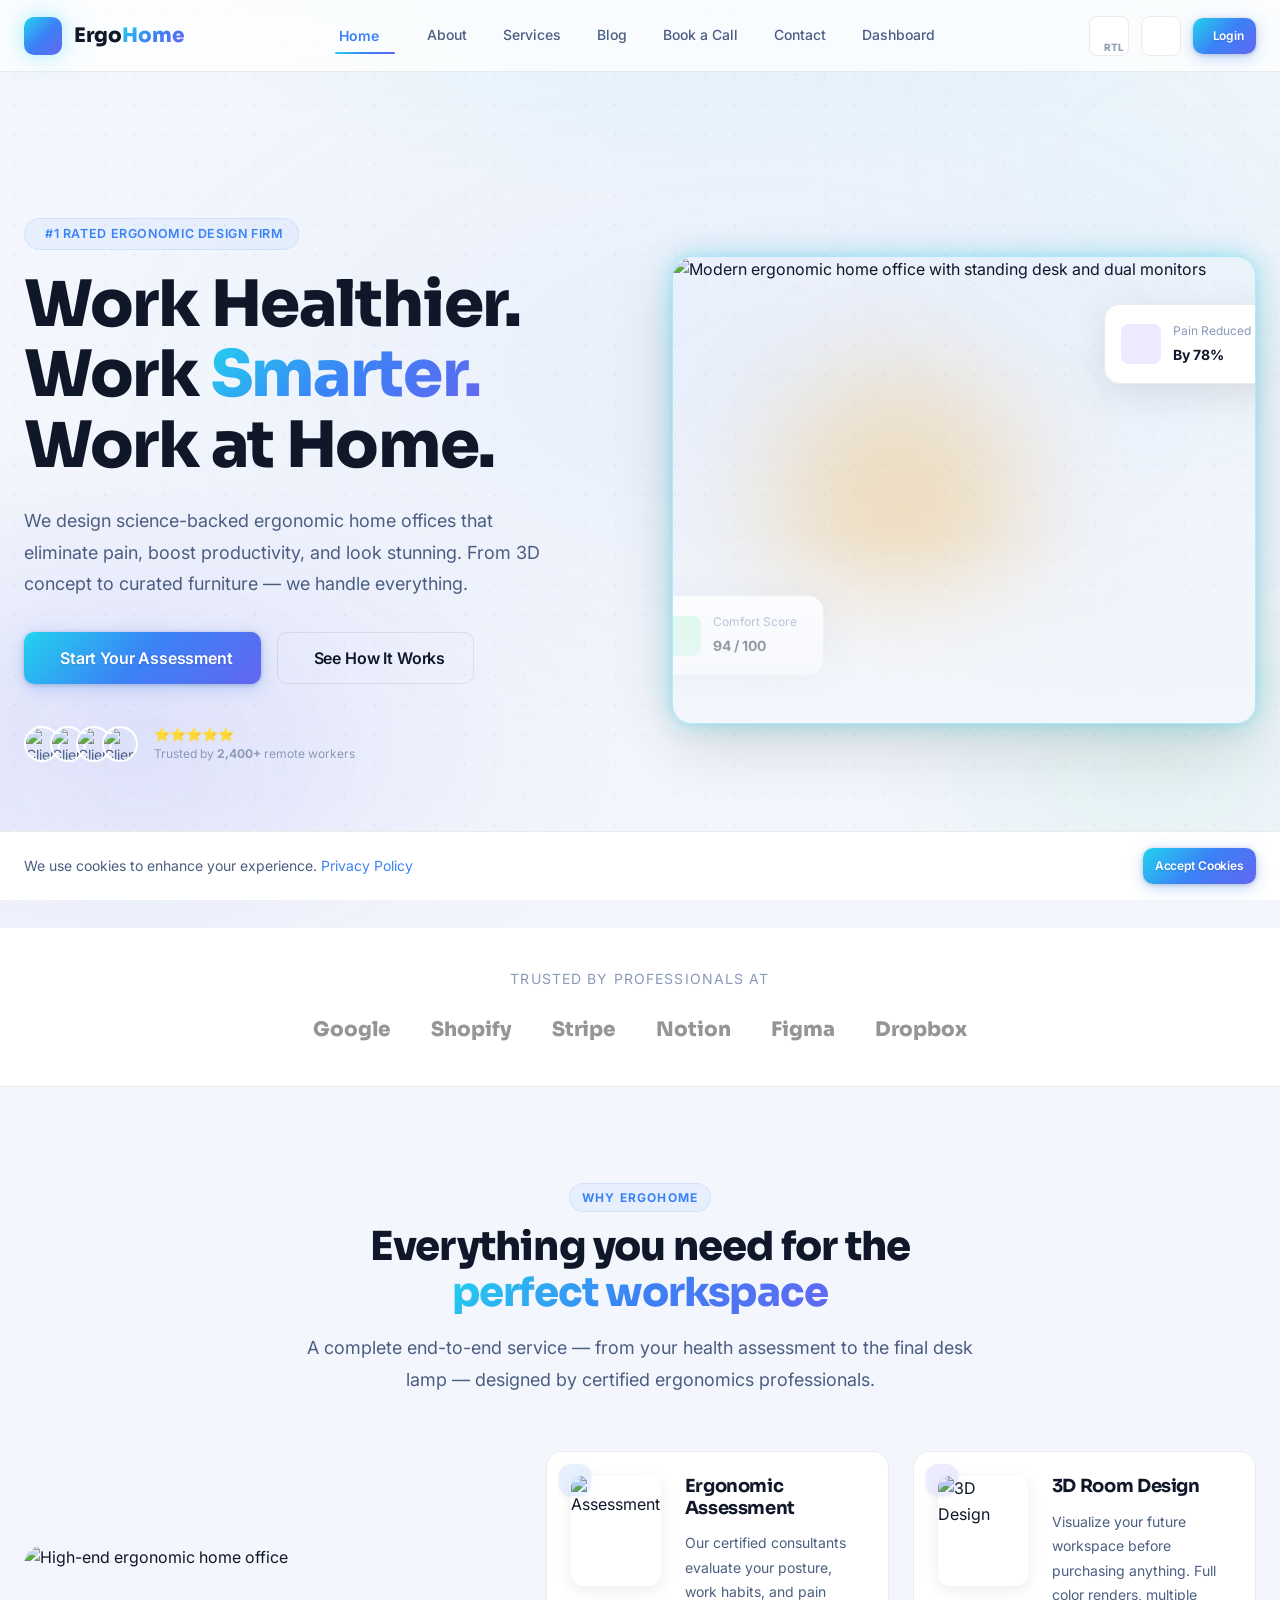
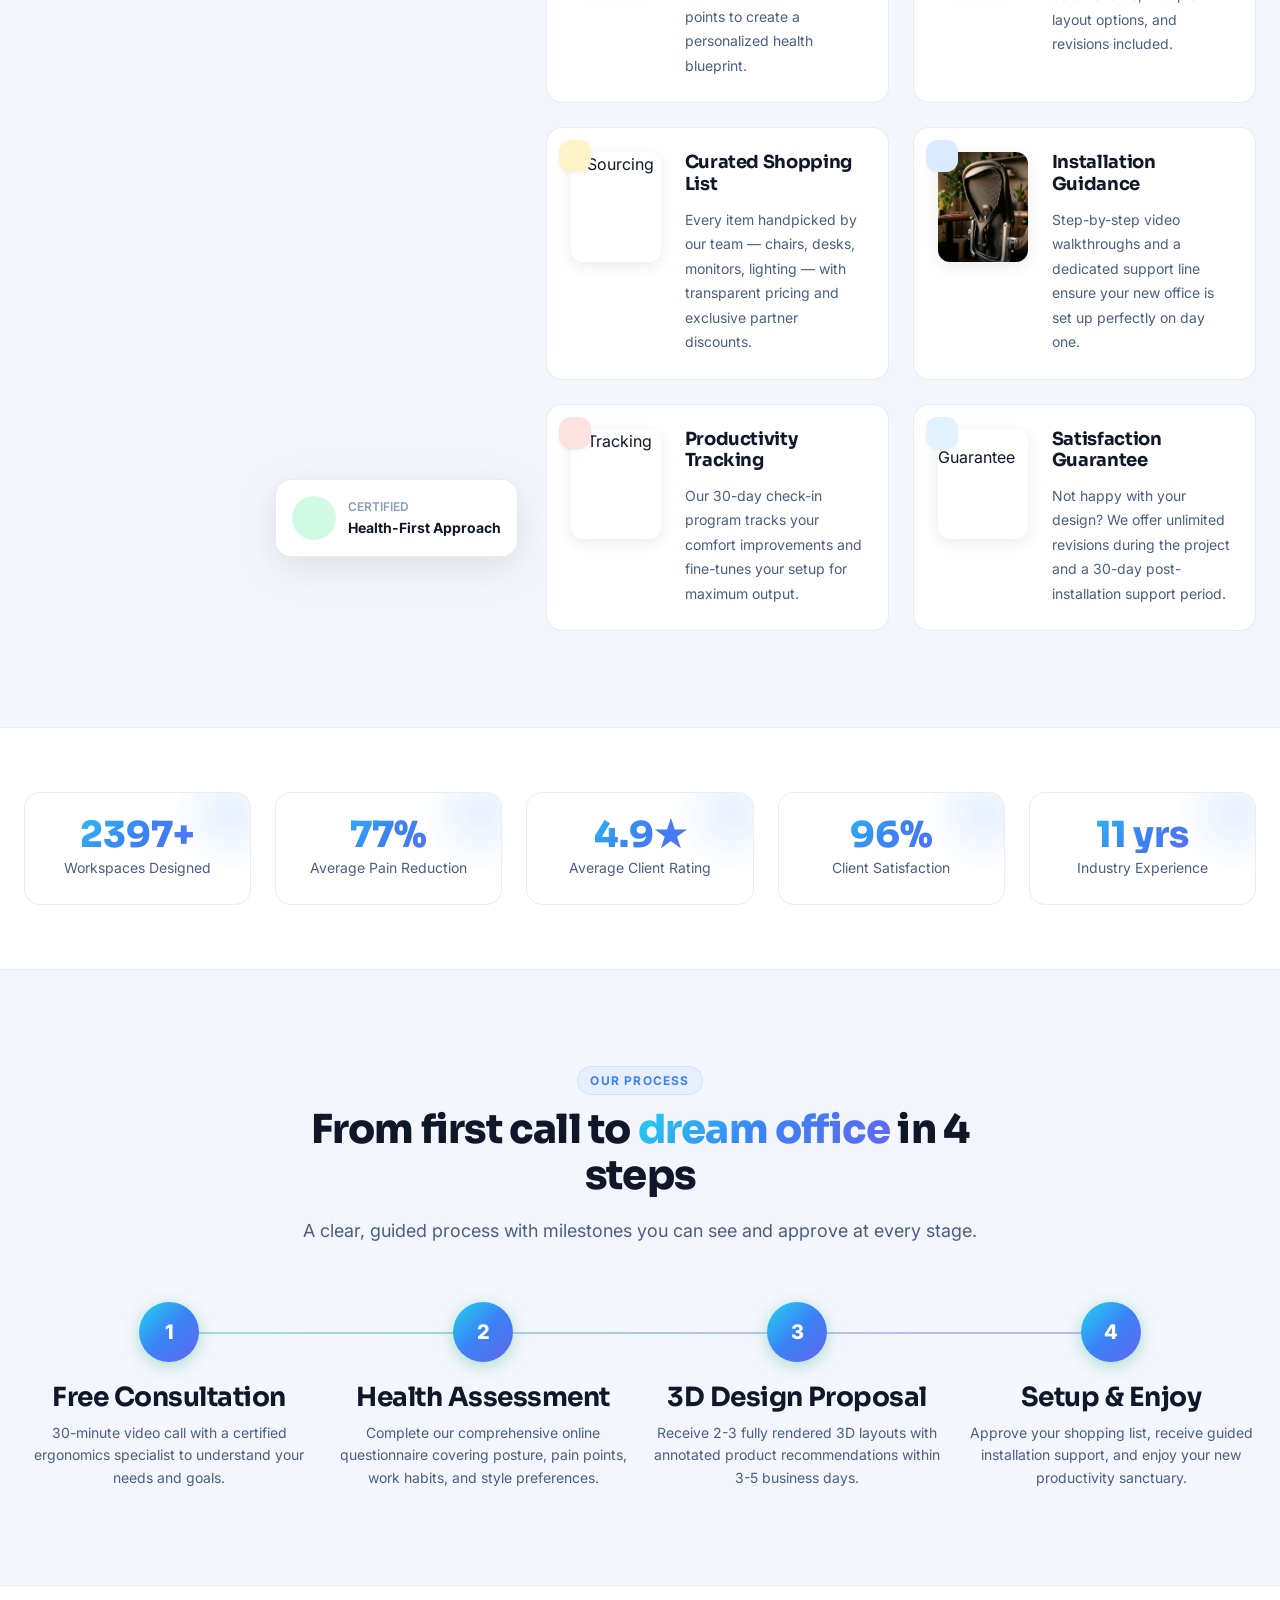
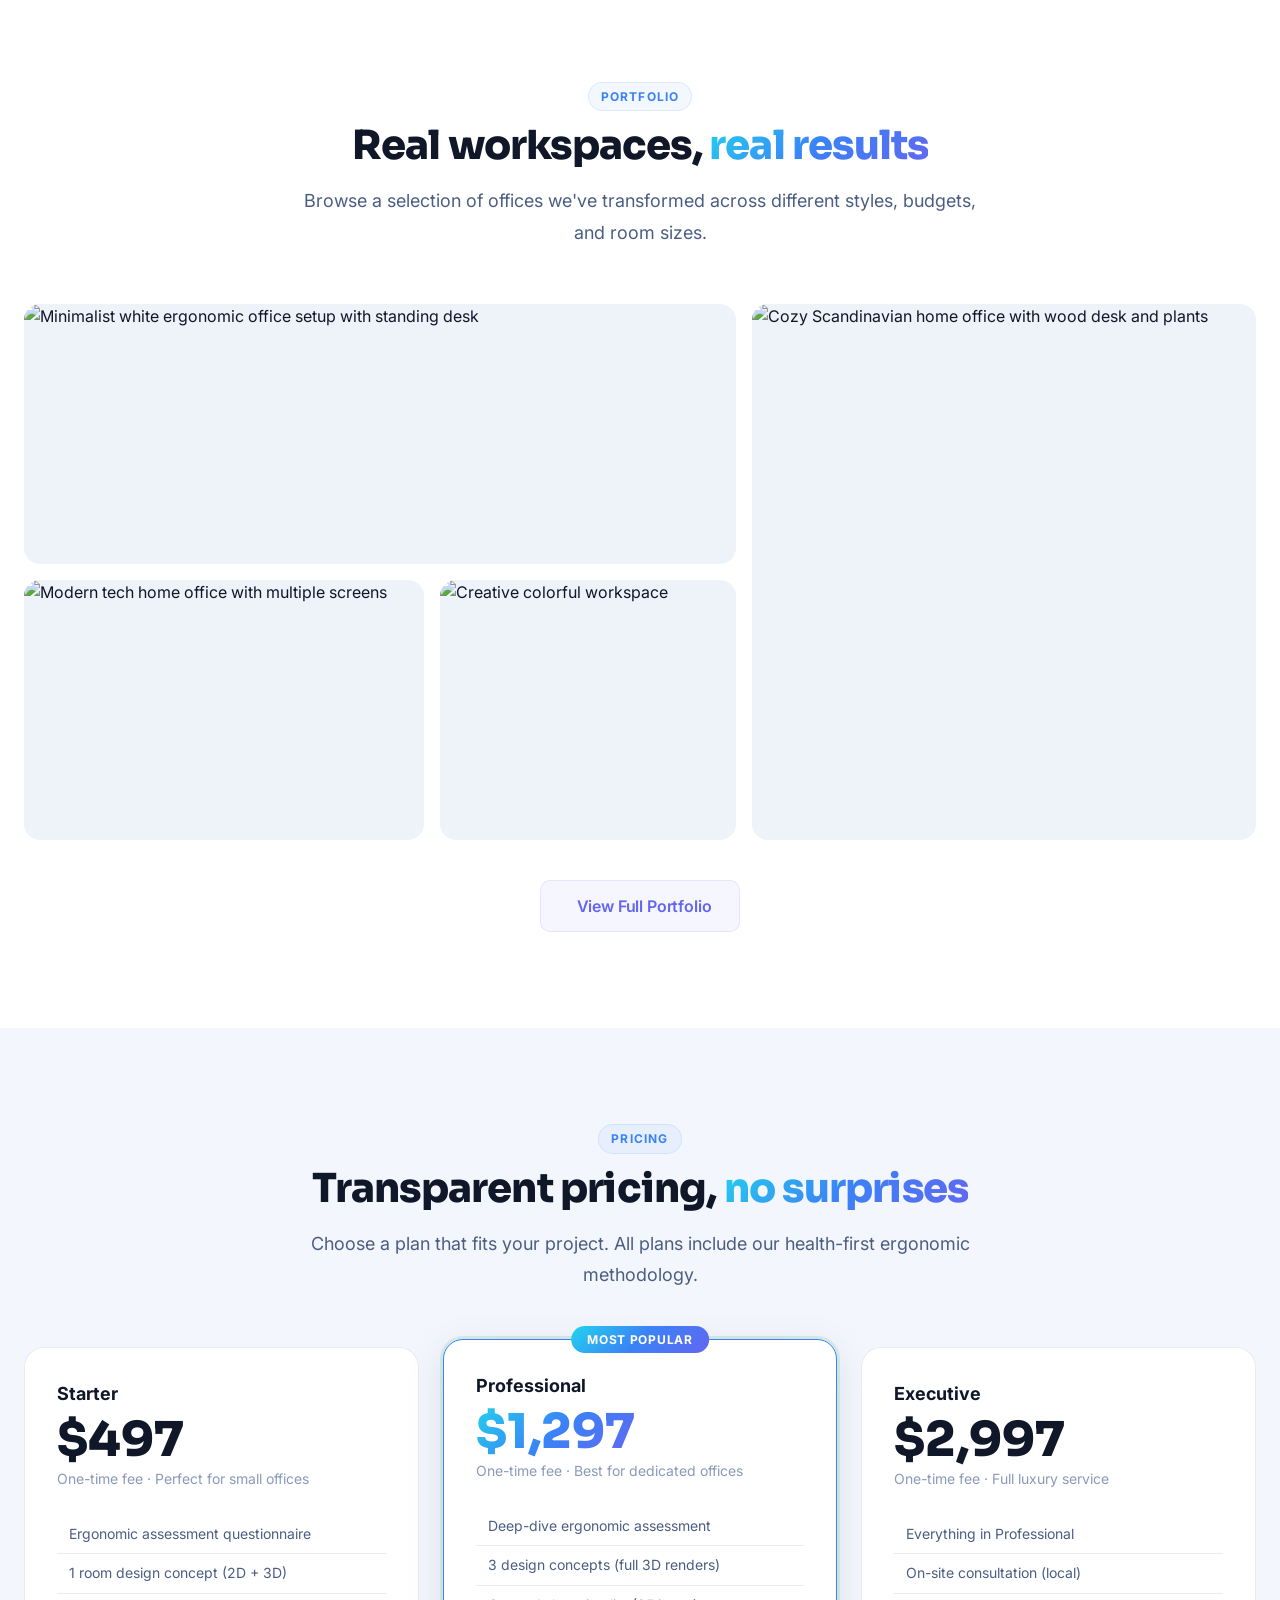
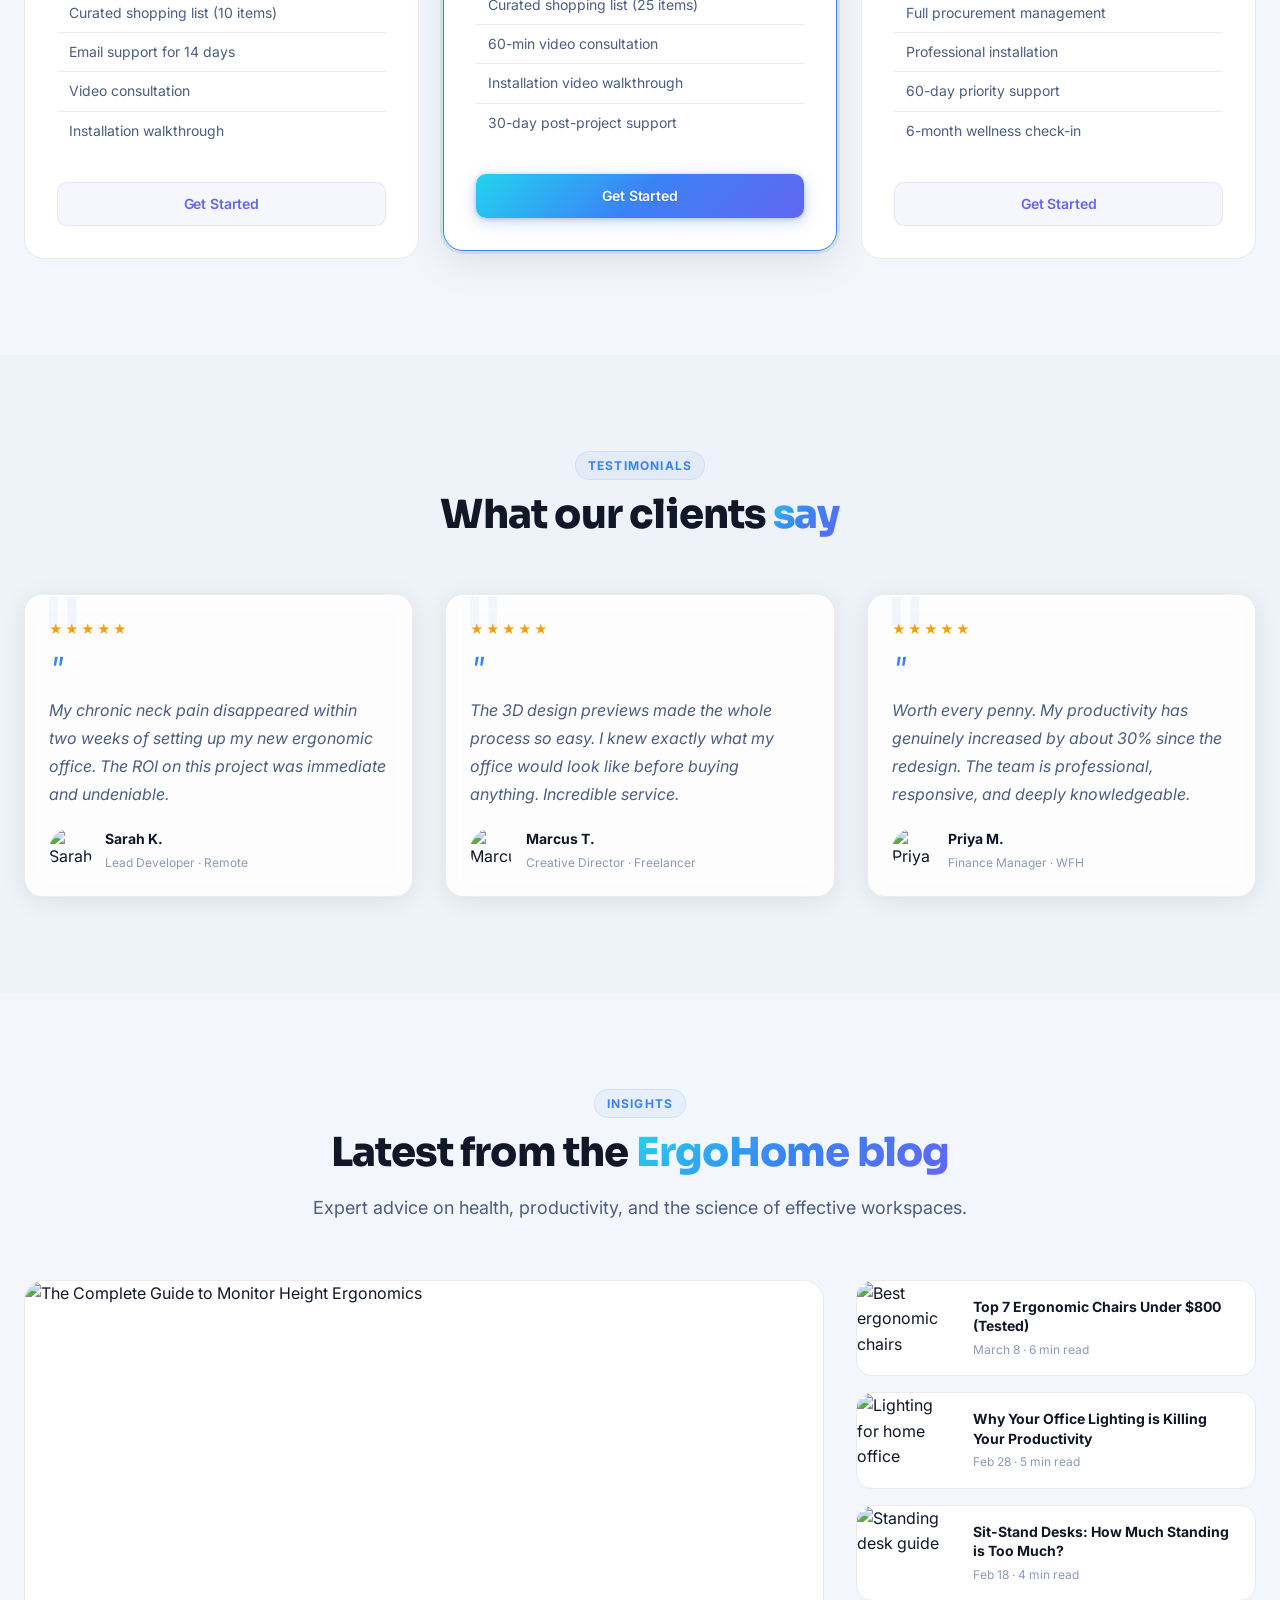
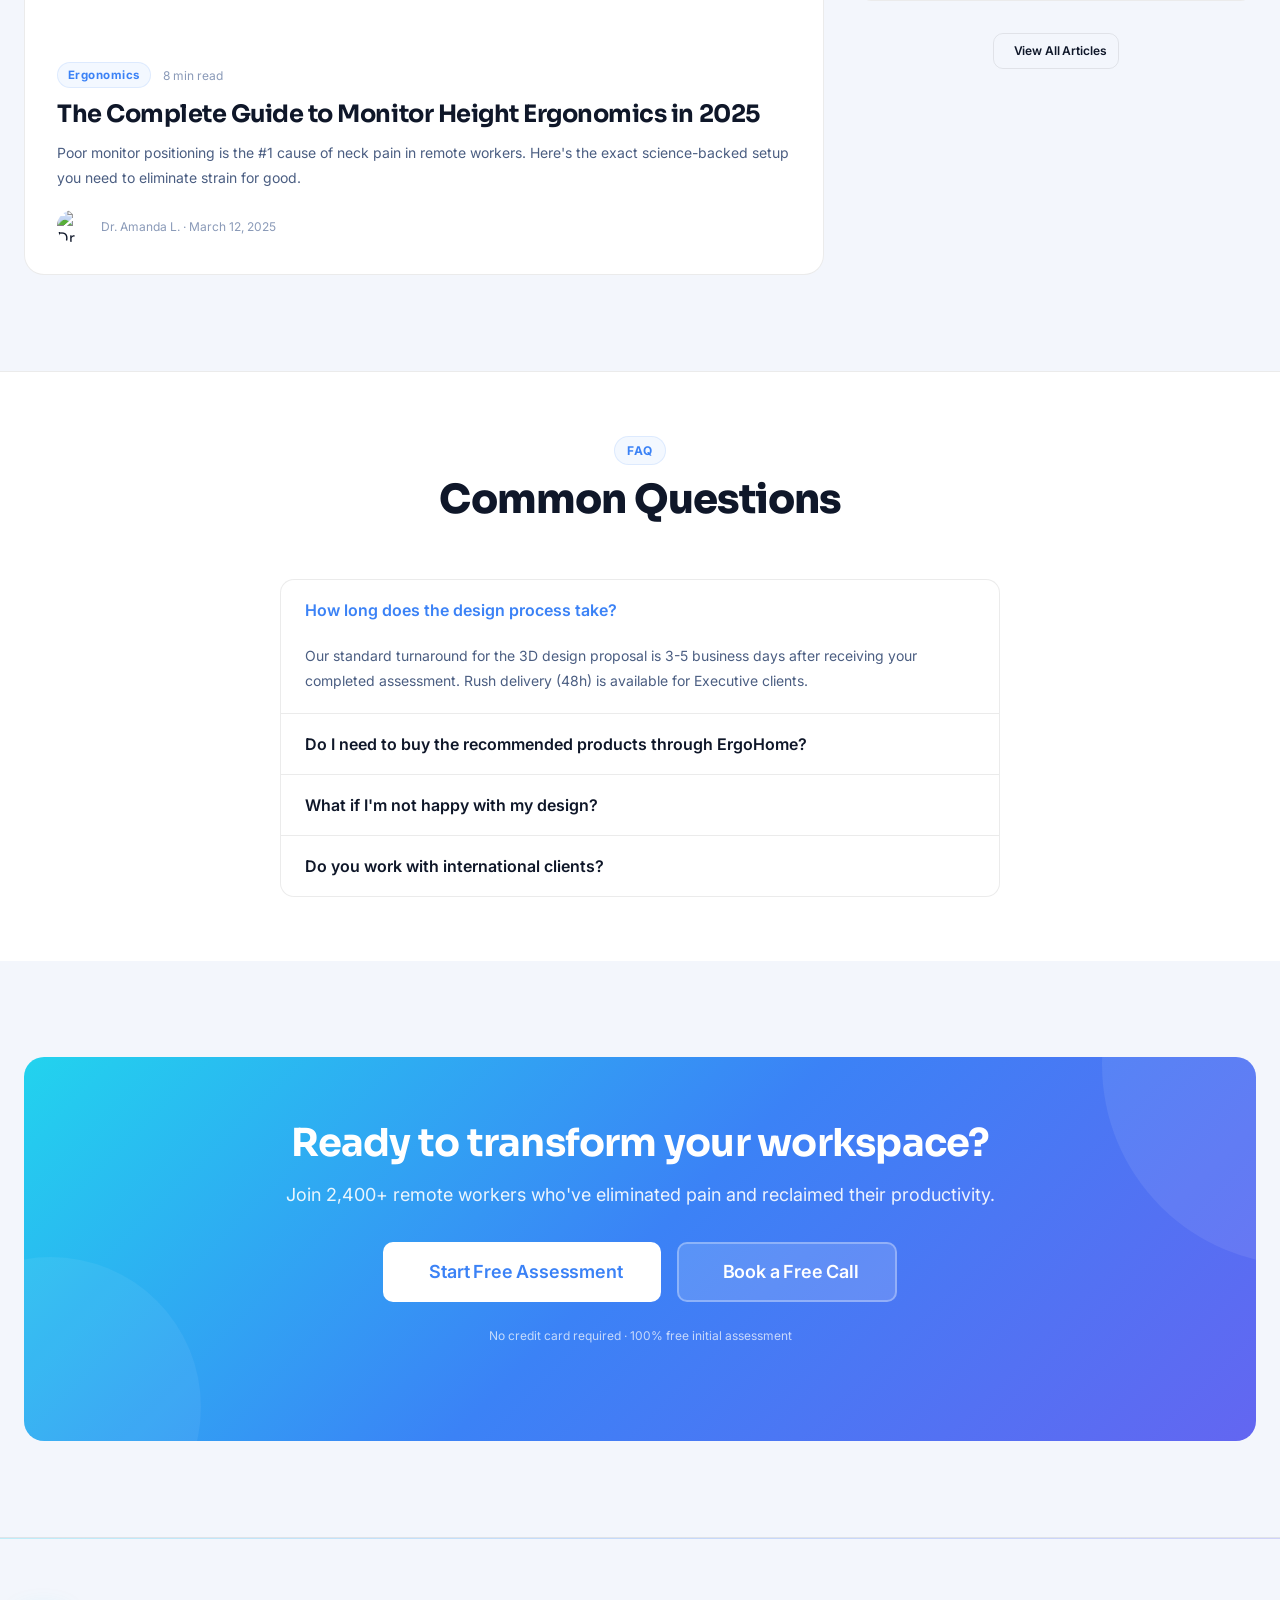
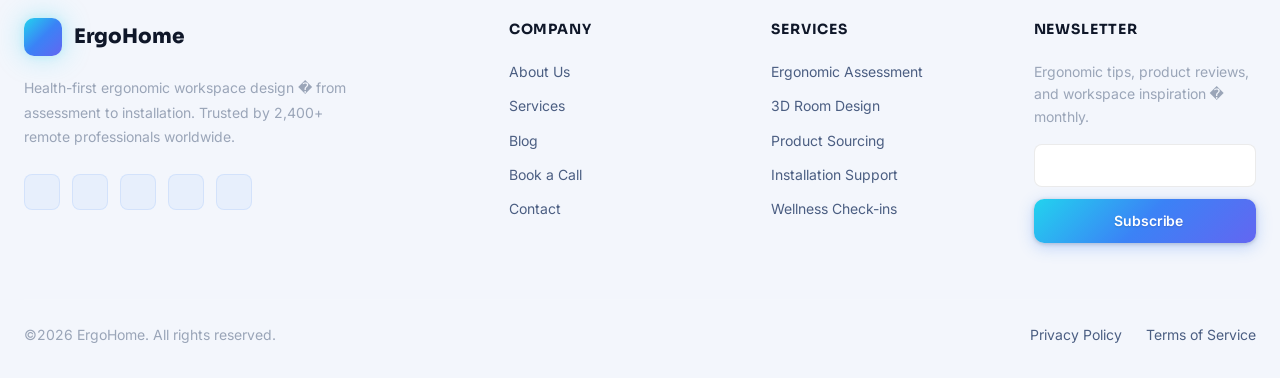
==== commit 8dba201b: "correction updated" ====
--- a/index.html
+++ b/index.html
@@ -359,6 +359,10 @@
     </div>
 
     <div class="nav__actions">
+      <button class="rtl-toggle" aria-label="Toggle RTL" title="Toggle RTL">
+        <i class="ri-text-direction-r"></i>
+        <span class="rtl-toggle-text">RTL</span>
+      </button>
       <button class="theme-toggle" id="theme-toggle" aria-label="Toggle dark mode" title="Toggle theme">
         <i class="ri-sun-line icon-sun"></i>
         <i class="ri-moon-line icon-moon"></i>
@@ -370,6 +374,7 @@
         <span></span><span></span><span></span>
       </button>
     </div>
+
   </div>
 </nav>
 
@@ -390,9 +395,14 @@
   <a href="pages/dashboard.html" class="nav__mobile-link">Dashboard</a>
   <a href="javascript:void(0)" onclick="ErgoHome.handleLogout('pages/login.html')" class="nav__mobile-link">Logout</a>
   <div style="margin-top:var(--sp-6);padding-top:var(--sp-6);border-top:1px solid var(--border-color);display:flex;flex-direction:column;gap:var(--sp-4)">
+    <div style="display:flex;gap:var(--sp-3);justify-content:center;margin-bottom:var(--sp-2)">
+      <button class="theme-toggle" aria-label="Toggle dark mode"><i class="ri-sun-line icon-sun"></i><i class="ri-moon-line icon-moon"></i></button>
+      <button class="rtl-toggle btn btn--ghost btn--sm" style="width:auto; padding-inline: var(--sp-4); height: 40px;"><i class="ri-text-direction-r"></i> Toggle RTL</button>
+    </div>
     <a href="pages/login.html" class="btn btn--primary btn--full"><i class="ri-login-circle-line"></i>Login</a>
     <a href="pages/register.html" class="btn btn--secondary btn--full"><i class="ri-user-add-line"></i>Register</a>
   </div>
+
 </div>
 
 <main id="main-content">
@@ -548,7 +558,7 @@
           <div class="feature-card" data-reveal data-reveal-delay="4">
             <div style="display:flex;gap:var(--sp-6);align-items:flex-start">
               <div style="flex-shrink:0;position:relative">
-                <img src="https://images.unsplash.com/photo-1581092921461-7d15886a5a92?w=400&auto=format&fit=crop&q=80" alt="Installation" style="width:90px;height:110px;border-radius:var(--radius-lg);object-fit:cover;box-shadow:var(--shadow-md)">
+                <img src="assets/image/ergonomic_details.png" alt="Installation" style="width:90px;height:110px;border-radius:var(--radius-lg);object-fit:cover;box-shadow:var(--shadow-md)">
                 <div class="feature-icon feature-icon--blue" style="position:absolute;top:-12px;left:-12px;width:32px;height:32px;font-size:16px;margin-bottom:0;box-shadow:var(--shadow-sm)"><i class="ri-tools-line"></i></div>
               </div>
               <div>
--- a/assets/css/style.css
+++ b/assets/css/style.css
@@ -9,24 +9,26 @@
    -------------------------------------------------------------------------- */
 :root {
   /* Primary Color Palette */
-  --color-primary-50:  #f0faf7;
+  --color-primary-50: #f0faf7;
   --color-primary-100: #ccf0e5;
   --color-primary-200: #99e0ca;
   --color-primary-300: #5fcbaa;
   --color-primary-400: #2db88e;
-  --color-primary-500: #0ea472;  /* Main primary */
+  --color-primary-500: #0ea472;
+  /* Main primary */
   --color-primary-600: #0a8a5f;
   --color-primary-700: #076f4c;
   --color-primary-800: #05543a;
   --color-primary-900: #033a28;
 
   /* Secondary Color Palette */
-  --color-secondary-50:  #f4f1fe;
+  --color-secondary-50: #f4f1fe;
   --color-secondary-100: #e0d9fc;
   --color-secondary-200: #c1b3f9;
   --color-secondary-300: #9d88f5;
   --color-secondary-400: #7c5ff0;
-  --color-secondary-500: #6040e8;  /* Main secondary */
+  --color-secondary-500: #6040e8;
+  /* Main secondary */
   --color-secondary-600: #4e31cc;
   --color-secondary-700: #3d24aa;
   --color-secondary-800: #2d1988;
@@ -35,12 +37,12 @@
   /* Accent Colors */
   --color-accent-amber: #f59e0b;
   --color-accent-coral: #f97316;
-  --color-accent-sky:   #0ea5e9;
-  --color-accent-rose:  #f43f5e;
+  --color-accent-sky: #0ea5e9;
+  --color-accent-rose: #f43f5e;
 
   /* Neutral Palette */
-  --color-neutral-0:   #ffffff;
-  --color-neutral-50:  #f8f9fb;
+  --color-neutral-0: #ffffff;
+  --color-neutral-50: #f8f9fb;
   --color-neutral-100: #f0f2f5;
   --color-neutral-200: #e2e6ec;
   --color-neutral-300: #c8cfda;
@@ -53,34 +55,34 @@
   --color-neutral-950: #070d17;
 
   /* Semantic Colors (Light Mode) */
-  --bg-base:       var(--color-neutral-50);
-  --bg-surface:    var(--color-neutral-0);
-  --bg-elevated:   var(--color-neutral-0);
-  --bg-muted:      var(--color-neutral-100);
-  --border-color:  var(--color-neutral-200);
-  --text-primary:  var(--color-neutral-900);
-  --text-secondary:var(--color-neutral-600);
-  --text-muted:    var(--color-neutral-400);
-  --text-inverse:  var(--color-neutral-0);
-  --shadow-sm:     0 1px 3px rgba(0,0,0,.08), 0 1px 2px rgba(0,0,0,.04);
-  --shadow-md:     0 4px 12px rgba(0,0,0,.10), 0 2px 6px rgba(0,0,0,.06);
-  --shadow-lg:     0 10px 32px rgba(0,0,0,.12), 0 4px 12px rgba(0,0,0,.06);
-  --shadow-xl:     0 24px 56px rgba(0,0,0,.14), 0 8px 20px rgba(0,0,0,.08);
+  --bg-base: var(--color-neutral-50);
+  --bg-surface: var(--color-neutral-0);
+  --bg-elevated: var(--color-neutral-0);
+  --bg-muted: var(--color-neutral-100);
+  --border-color: var(--color-neutral-200);
+  --text-primary: var(--color-neutral-900);
+  --text-secondary: var(--color-neutral-600);
+  --text-muted: var(--color-neutral-400);
+  --text-inverse: var(--color-neutral-0);
+  --shadow-sm: 0 1px 3px rgba(0, 0, 0, .08), 0 1px 2px rgba(0, 0, 0, .04);
+  --shadow-md: 0 4px 12px rgba(0, 0, 0, .10), 0 2px 6px rgba(0, 0, 0, .06);
+  --shadow-lg: 0 10px 32px rgba(0, 0, 0, .12), 0 4px 12px rgba(0, 0, 0, .06);
+  --shadow-xl: 0 24px 56px rgba(0, 0, 0, .14), 0 8px 20px rgba(0, 0, 0, .08);
 
   /* Brand Colors (semantic aliases) */
-  --brand-primary:   var(--color-primary-500);
+  --brand-primary: var(--color-primary-500);
   --brand-secondary: var(--color-secondary-500);
-  --brand-gradient:  linear-gradient(135deg, var(--color-primary-500) 0%, var(--color-secondary-500) 100%);
+  --brand-gradient: linear-gradient(135deg, var(--color-primary-500) 0%, var(--color-secondary-500) 100%);
 
   /* Spacing Scale (8px base) */
-  --sp-1:  4px;
-  --sp-2:  8px;
-  --sp-3:  12px;
-  --sp-4:  16px;
-  --sp-5:  20px;
-  --sp-6:  24px;
-  --sp-7:  28px;
-  --sp-8:  32px;
+  --sp-1: 4px;
+  --sp-2: 8px;
+  --sp-3: 12px;
+  --sp-4: 16px;
+  --sp-5: 20px;
+  --sp-6: 24px;
+  --sp-7: 28px;
+  --sp-8: 32px;
   --sp-10: 40px;
   --sp-12: 48px;
   --sp-14: 56px;
@@ -90,62 +92,75 @@
   --sp-32: 128px;
 
   /* Border Radius */
-  --radius-sm:  4px;
-  --radius-md:  8px;
-  --radius-lg:  12px;
-  --radius-xl:  16px;
+  --radius-sm: 4px;
+  --radius-md: 8px;
+  --radius-lg: 12px;
+  --radius-xl: 16px;
   --radius-2xl: 24px;
   --radius-full: 9999px;
 
   /* Typography */
   --font-display: 'Plus Jakarta Sans', 'Outfit', sans-serif;
-  --font-body:    'Inter', system-ui, sans-serif;
-  --font-mono:    'JetBrains Mono', 'Fira Code', monospace;
-
-  --text-xs:   0.75rem;    /* 12px */
-  --text-sm:   0.875rem;   /* 14px */
-  --text-base: 1rem;       /* 16px */
-  --text-lg:   1.125rem;   /* 18px */
-  --text-xl:   1.25rem;    /* 20px */
-  --text-2xl:  1.5rem;     /* 24px */
-  --text-3xl:  1.875rem;   /* 30px */
-  --text-4xl:  2.25rem;    /* 36px */
-  --text-5xl:  3rem;       /* 48px */
-  --text-6xl:  3.75rem;    /* 60px */
-  --text-7xl:  4.5rem;     /* 72px */
-
-  --leading-tight:  1.2;
-  --leading-snug:   1.375;
+  --font-body: 'Inter', system-ui, sans-serif;
+  --font-mono: 'JetBrains Mono', 'Fira Code', monospace;
+
+  --text-xs: 0.75rem;
+  /* 12px */
+  --text-sm: 0.875rem;
+  /* 14px */
+  --text-base: 1rem;
+  /* 16px */
+  --text-lg: 1.125rem;
+  /* 18px */
+  --text-xl: 1.25rem;
+  /* 20px */
+  --text-2xl: 1.5rem;
+  /* 24px */
+  --text-3xl: 1.875rem;
+  /* 30px */
+  --text-4xl: 2.25rem;
+  /* 36px */
+  --text-5xl: 3rem;
+  /* 48px */
+  --text-6xl: 3.75rem;
+  /* 60px */
+  --text-7xl: 4.5rem;
+  /* 72px */
+
+  --leading-tight: 1.2;
+  --leading-snug: 1.375;
   --leading-normal: 1.6;
-  --leading-relaxed:1.75;
+  --leading-relaxed: 1.75;
 
   /* Transitions */
-  --transition-fast:   150ms cubic-bezier(0.4, 0, 0.2, 1);
+  --transition-fast: 150ms cubic-bezier(0.4, 0, 0.2, 1);
   --transition-normal: 250ms cubic-bezier(0.4, 0, 0.2, 1);
-  --transition-slow:   400ms cubic-bezier(0.4, 0, 0.2, 1);
+  --transition-slow: 400ms cubic-bezier(0.4, 0, 0.2, 1);
 
   /* Z-index layers */
-  --z-base:    0;
-  --z-above:   10;
-  --z-dropdown:100;
-  --z-sticky:  200;
+  --z-base: 0;
+  --z-above: 10;
+  --z-dropdown: 100;
+  --z-sticky: 200;
   --z-overlay: 300;
-  --z-modal:   400;
-  --z-toast:   500;
+  --z-modal: 400;
+  --z-toast: 500;
 
   /* Layout */
   --container-sm: 640px;
   --container-md: 768px;
   --container-lg: 1024px;
   --container-xl: 1280px;
-  --container-2xl:1440px;
-  --nav-height:   72px;
+  --container-2xl: 1440px;
+  --nav-height: 72px;
 }
 
 /* --------------------------------------------------------------------------
    2. Reset & Base Styles
    -------------------------------------------------------------------------- */
-*, *::before, *::after {
+*,
+*::before,
+*::after {
   box-sizing: border-box;
   margin: 0;
   padding: 0;
@@ -169,12 +184,42 @@
   transition: background-color var(--transition-normal), color var(--transition-normal);
 }
 
-img, video { max-width: 100%; height: auto; display: block; }
-a { color: var(--brand-primary); text-decoration: none; transition: color var(--transition-fast); }
-a:hover { color: var(--color-primary-600); }
-button, input, select, textarea { font-family: inherit; font-size: inherit; }
-ul, ol { list-style: none; }
-h1, h2, h3, h4, h5, h6 {
+img,
+video {
+  max-width: 100%;
+  height: auto;
+  display: block;
+}
+
+a {
+  color: var(--brand-primary);
+  text-decoration: none;
+  transition: color var(--transition-fast);
+}
+
+a:hover {
+  color: var(--color-primary-600);
+}
+
+button,
+input,
+select,
+textarea {
+  font-family: inherit;
+  font-size: inherit;
+}
+
+ul,
+ol {
+  list-style: none;
+}
+
+h1,
+h2,
+h3,
+h4,
+h5,
+h6 {
   font-family: var(--font-display);
   font-weight: 700;
   line-height: var(--leading-tight);
@@ -190,58 +235,118 @@
   margin-inline: auto;
   padding-inline: var(--sp-6);
 }
-.container--lg { max-width: var(--container-2xl); }
-.container--sm { max-width: var(--container-md); }
+
+.container--lg {
+  max-width: var(--container-2xl);
+}
+
+.container--sm {
+  max-width: var(--container-md);
+}
 
 .section {
   padding-block: var(--sp-24);
 }
-.section--sm { padding-block: var(--sp-16); }
-.section--lg { padding-block: var(--sp-32); }
-
-.flex { display: flex; }
-.flex-col { flex-direction: column; }
-.items-center { align-items: center; }
-.justify-center { justify-content: center; }
-.justify-between { justify-content: space-between; }
-.gap-4 { gap: var(--sp-4); }
-.gap-6 { gap: var(--sp-6); }
-.gap-8 { gap: var(--sp-8); }
+
+.section--sm {
+  padding-block: var(--sp-16);
+}
+
+.section--lg {
+  padding-block: var(--sp-32);
+}
+
+.flex {
+  display: flex;
+}
+
+.flex-col {
+  flex-direction: column;
+}
+
+.items-center {
+  align-items: center;
+}
+
+.justify-center {
+  justify-content: center;
+}
+
+.justify-between {
+  justify-content: space-between;
+}
+
+.gap-4 {
+  gap: var(--sp-4);
+}
+
+.gap-6 {
+  gap: var(--sp-6);
+}
+
+.gap-8 {
+  gap: var(--sp-8);
+}
 
 .grid {
   display: grid;
   gap: var(--sp-8);
 }
-.grid-2 { grid-template-columns: repeat(2, 1fr); }
-.grid-3 { grid-template-columns: repeat(3, 1fr); }
-.grid-4 { grid-template-columns: repeat(4, 1fr); }
-
-.text-center { text-align: center; }
+
+.grid-2 {
+  grid-template-columns: repeat(2, 1fr);
+}
+
+.grid-3 {
+  grid-template-columns: repeat(3, 1fr);
+}
+
+.grid-4 {
+  grid-template-columns: repeat(4, 1fr);
+}
+
+.text-center {
+  text-align: center;
+}
+
 .sr-only {
-  position: absolute; width: 1px; height: 1px;
-  padding: 0; margin: -1px; overflow: hidden;
-  clip: rect(0,0,0,0); white-space: nowrap; border: 0;
-}
-.hidden { display: none !important; }
+  position: absolute;
+  width: 1px;
+  height: 1px;
+  padding: 0;
+  margin: -1px;
+  overflow: hidden;
+  clip: rect(0, 0, 0, 0);
+  white-space: nowrap;
+  border: 0;
+}
+
+.hidden {
+  display: none !important;
+}
 
 /* --------------------------------------------------------------------------
    4. Navigation
    -------------------------------------------------------------------------- */
 .nav {
   position: fixed;
-  top: 0; left: 0; right: 0;
+  top: 0;
+  left: 0;
+  right: 0;
   height: var(--nav-height);
   background: var(--bg-surface);
   border-bottom: 1px solid var(--border-color);
   z-index: var(--z-sticky);
   transition: background-color var(--transition-normal), box-shadow var(--transition-normal);
 }
+
 .nav.scrolled {
   box-shadow: var(--shadow-md);
-  background: rgba(var(--bg-surface-rgb, 255,255,255), 0.95);
+  background: rgba(var(--bg-surface-rgb, 255, 255, 255), 0.95);
   backdrop-filter: blur(12px);
   -webkit-backdrop-filter: blur(12px);
 }
+
 .nav__inner {
   display: flex;
   align-items: center;
@@ -251,6 +356,7 @@
   margin-inline: auto;
   padding-inline: var(--sp-6);
 }
+
 .nav__logo {
   display: flex;
   align-items: center;
@@ -261,22 +367,30 @@
   color: var(--text-primary);
   text-decoration: none;
 }
+
 .nav__logo-icon {
-  width: 38px; height: 38px;
+  width: 38px;
+  height: 38px;
   background: var(--brand-gradient);
   border-radius: var(--radius-md);
-  display: flex; align-items: center; justify-content: center;
+  display: flex;
+  align-items: center;
+  justify-content: center;
   color: var(--text-primary);
   font-size: 18px;
   flex-shrink: 0;
 }
-.nav__logo-text{ color: var(--text-primary); }
+
+.nav__logo-text {
+  color: var(--text-primary);
+}
 
 .nav__links {
   display: flex;
   align-items: center;
   gap: var(--sp-1);
 }
+
 .nav__link {
   padding: var(--sp-2) var(--sp-4);
   border-radius: var(--radius-md);
@@ -284,14 +398,21 @@
   font-weight: 500;
   color: var(--text-secondary);
   transition: all var(--transition-fast);
-  display: flex; align-items: center; gap: var(--sp-2);
+  display: flex;
+  align-items: center;
+  gap: var(--sp-2);
   white-space: nowrap;
 }
-.nav__link:hover, .nav__link.active {
+
+.nav__link:hover,
+.nav__link.active {
   color: var(--brand-primary);
   background: var(--color-primary-50);
 }
-.nav__link i { font-size: 14px; }
+
+.nav__link i {
+  font-size: 14px;
+}
 
 .nav__actions {
   display: flex;
@@ -311,23 +432,41 @@
   border-radius: var(--radius-md);
   transition: background var(--transition-fast);
 }
-.nav__hamburger:hover { background: var(--bg-muted); }
+
+.nav__hamburger:hover {
+  background: var(--bg-muted);
+}
+
 .nav__hamburger span {
   display: block;
-  width: 22px; height: 2px;
+  width: 22px;
+  height: 2px;
   background: var(--text-primary);
   border-radius: 2px;
   transition: all var(--transition-normal);
 }
-.nav__hamburger.open span:nth-child(1) { transform: translateY(7px) rotate(45deg); }
-.nav__hamburger.open span:nth-child(2) { opacity: 0; transform: scaleX(0); }
-.nav__hamburger.open span:nth-child(3) { transform: translateY(-7px) rotate(-45deg); }
+
+.nav__hamburger.open span:nth-child(1) {
+  transform: translateY(7px) rotate(45deg);
+}
+
+.nav__hamburger.open span:nth-child(2) {
+  opacity: 0;
+  transform: scaleX(0);
+}
+
+.nav__hamburger.open span:nth-child(3) {
+  transform: translateY(-7px) rotate(-45deg);
+}
 
 /* Mobile Menu */
 .nav__mobile {
   display: none;
   position: fixed;
-  top: var(--nav-height); left: 0; right: 0; bottom: 0;
+  top: var(--nav-height);
+  left: 0;
+  right: 0;
+  bottom: 0;
   background: var(--bg-surface);
   z-index: var(--z-overlay);
   overflow-y: auto;
@@ -335,12 +474,16 @@
   transform: translateX(100%);
   transition: transform var(--transition-normal);
 }
+
 .nav__mobile.open {
   transform: translateX(0);
   display: block;
 }
+
 .nav__mobile-link {
-  display: flex; align-items: center; gap: var(--sp-3);
+  display: flex;
+  align-items: center;
+  gap: var(--sp-3);
   padding: var(--sp-4) var(--sp-4);
   margin-bottom: var(--sp-1);
   border-radius: var(--radius-lg);
@@ -348,11 +491,17 @@
   color: var(--text-primary);
   transition: all var(--transition-fast);
 }
-.nav__mobile-link:hover, .nav__mobile-link.active {
+
+.nav__mobile-link:hover,
+.nav__mobile-link.active {
   background: var(--color-primary-50);
   color: var(--brand-primary);
 }
-.nav__mobile-link i { font-size: 18px; width: 22px; }
+
+.nav__mobile-link i {
+  font-size: 18px;
+  width: 22px;
+}
 
 /* --------------------------------------------------------------------------
    5. Buttons
@@ -377,6 +526,7 @@
   overflow: hidden;
   min-height: 44px;
 }
+
 .btn::after {
   content: '';
   position: absolute;
@@ -385,9 +535,19 @@
   opacity: 0;
   transition: opacity var(--transition-fast);
 }
-.btn:hover::after { opacity: 0.08; }
-.btn:active::after { opacity: 0.15; }
-.btn:focus-visible { outline: 3px solid var(--brand-primary); outline-offset: 2px; }
+
+.btn:hover::after {
+  opacity: 0.08;
+}
+
+.btn:active::after {
+  opacity: 0.15;
+}
+
+.btn:focus-visible {
+  outline: 3px solid var(--brand-primary);
+  outline-offset: 2px;
+}
 
 .btn--primary {
   background: var(--brand-gradient);
@@ -395,6 +555,7 @@
   border-color: transparent;
   box-shadow: 0 4px 14px rgba(14, 164, 114, 0.35);
 }
+
 .btn--primary:hover {
   transform: translateY(-1px);
   box-shadow: 0 6px 20px rgba(14, 164, 114, 0.45);
@@ -406,6 +567,7 @@
   color: var(--brand-primary);
   border-color: var(--brand-primary);
 }
+
 .btn--secondary:hover {
   background: var(--color-primary-50);
   transform: translateY(-1px);
@@ -417,6 +579,7 @@
   color: var(--text-secondary);
   border-color: var(--border-color);
 }
+
 .btn--ghost:hover {
   background: var(--bg-muted);
   color: var(--text-primary);
@@ -428,7 +591,11 @@
   color: white;
   border-color: transparent;
 }
-.btn--danger:hover { filter: brightness(0.9); transform: translateY(-1px); }
+
+.btn--danger:hover {
+  filter: brightness(0.9);
+  transform: translateY(-1px);
+}
 
 .btn--lg {
   padding: 0.875rem 1.75rem;
@@ -436,29 +603,37 @@
   min-height: 52px;
   border-radius: var(--radius-xl);
 }
+
 .btn--sm {
   padding: 0.375rem 0.75rem;
   font-size: var(--text-xs);
   min-height: 36px;
   border-radius: var(--radius-md);
 }
+
 .btn--xl {
   padding: 1.125rem 2.25rem;
   font-size: var(--text-lg);
   min-height: 60px;
   border-radius: var(--radius-2xl);
 }
-.btn--full { width: 100%; }
-
-.btn[disabled], .btn.loading {
+
+.btn--full {
+  width: 100%;
+}
+
+.btn[disabled],
+.btn.loading {
   opacity: 0.6;
   cursor: not-allowed;
   pointer-events: none;
 }
+
 .btn.loading::before {
   content: '';
   display: inline-block;
-  width: 14px; height: 14px;
+  width: 14px;
+  height: 14px;
   border: 2px solid currentColor;
   border-top-color: transparent;
   border-radius: 50%;
@@ -479,11 +654,32 @@
   font-weight: 600;
   line-height: 1.6;
 }
-.badge--primary  { background: var(--color-primary-100);   color: var(--color-primary-700); }
-.badge--success  { background: #d1fae5; color: #065f46; }
-.badge--warning  { background: #fef3c7; color: #92400e; }
-.badge--error    { background: #fee2e2; color: #991b1b; }
-.badge--neutral  { background: var(--bg-muted); color: var(--text-secondary); }
+
+.badge--primary {
+  background: var(--color-primary-100);
+  color: var(--color-primary-700);
+}
+
+.badge--success {
+  background: #d1fae5;
+  color: #065f46;
+}
+
+.badge--warning {
+  background: #fef3c7;
+  color: #92400e;
+}
+
+.badge--error {
+  background: #fee2e2;
+  color: #991b1b;
+}
+
+.badge--neutral {
+  background: var(--bg-muted);
+  color: var(--text-secondary);
+}
+
 .badge--gradient {
   background: var(--brand-gradient);
   color: white;
@@ -502,15 +698,23 @@
   padding: var(--sp-6);
   transition: all var(--transition-normal);
 }
+
 .card:hover {
   box-shadow: var(--shadow-lg);
   border-color: var(--color-neutral-300);
   transform: translateY(-2px);
 }
-.card--flat { box-shadow: none; }
-.card--elevated { box-shadow: var(--shadow-md); }
+
+.card--flat {
+  box-shadow: none;
+}
+
+.card--elevated {
+  box-shadow: var(--shadow-md);
+}
+
 .card--glass {
-  background: rgba(255,255,255,0.6);
+  background: rgba(255, 255, 255, 0.6);
   backdrop-filter: blur(16px);
   -webkit-backdrop-filter: blur(16px);
 }
@@ -526,13 +730,15 @@
   padding-top: var(--nav-height);
   overflow: hidden;
 }
+
 .hero__bg {
   position: absolute;
   inset: 0;
   background: radial-gradient(ellipse 80% 60% at 60% 40%, var(--color-primary-50) 0%, transparent 70%),
-              radial-gradient(ellipse 60% 50% at 10% 80%, var(--color-secondary-50) 0%, transparent 70%);
+    radial-gradient(ellipse 60% 50% at 10% 80%, var(--color-secondary-50) 0%, transparent 70%);
   z-index: -1;
 }
+
 .hero__blob {
   position: absolute;
   border-radius: var(--radius-full);
@@ -540,24 +746,34 @@
   opacity: 0.25;
   animation: blobFloat 8s ease-in-out infinite;
 }
+
 .hero__blob--1 {
-  width: 500px; height: 500px;
+  width: 500px;
+  height: 500px;
   background: var(--color-primary-400);
-  top: -100px; right: -100px;
+  top: -100px;
+  right: -100px;
   animation-delay: 0s;
 }
+
 .hero__blob--2 {
-  width: 350px; height: 350px;
+  width: 350px;
+  height: 350px;
   background: var(--color-secondary-400);
-  bottom: -50px; left: 10%;
+  bottom: -50px;
+  left: 10%;
   animation-delay: 3s;
 }
+
 .hero__blob--3 {
-  width: 250px; height: 250px;
+  width: 250px;
+  height: 250px;
   background: var(--color-accent-amber);
-  top: 40%; right: 20%;
+  top: 40%;
+  right: 20%;
   animation-delay: 5s;
 }
+
 .hero__content {
   position: relative;
   display: grid;
@@ -570,6 +786,7 @@
   padding-inline: var(--sp-6);
   padding-block: var(--sp-16);
 }
+
 /* Empty ruleset removed */
 .hero__eyebrow {
   display: inline-flex;
@@ -577,6 +794,7 @@
   gap: var(--sp-2);
   margin-bottom: var(--sp-5);
 }
+
 .hero__title {
   font-size: clamp(2.5rem, 5vw, 4rem);
   font-weight: 800;
@@ -584,12 +802,14 @@
   letter-spacing: -0.02em;
   margin-bottom: var(--sp-6);
 }
+
 .hero__title .gradient-text {
   background: var(--brand-gradient);
   -webkit-background-clip: text;
   -webkit-text-fill-color: transparent;
   background-clip: text;
 }
+
 .hero__description {
   font-size: var(--text-lg);
   color: var(--text-secondary);
@@ -597,6 +817,7 @@
   margin-bottom: var(--sp-8);
   max-width: 48ch;
 }
+
 .hero__actions {
   display: flex;
   flex-wrap: wrap;
@@ -604,6 +825,7 @@
   align-items: center;
   margin-bottom: var(--sp-10);
 }
+
 .hero__social-proof {
   display: flex;
   align-items: center;
@@ -611,23 +833,31 @@
   font-size: var(--text-sm);
   color: var(--text-secondary);
 }
+
 .hero__avatars {
   display: flex;
 }
+
 .hero__avatar {
-  width: 36px; height: 36px;
+  width: 36px;
+  height: 36px;
   border-radius: 50%;
   border: 2px solid var(--bg-surface);
   object-fit: cover;
   margin-left: -10px;
 }
-.hero__avatar:first-child { margin-left: 0; }
+
+.hero__avatar:first-child {
+  margin-left: 0;
+}
+
 .hero__img-wrap {
   position: relative;
   display: flex;
   align-items: center;
   justify-content: center;
 }
+
 .hero__img {
   width: 100%;
   border-radius: var(--radius-2xl);
@@ -635,6 +865,7 @@
   aspect-ratio: 5/4;
   object-fit: cover;
 }
+
 .hero__floating-card {
   position: absolute;
   background: var(--bg-surface);
@@ -648,22 +879,39 @@
   animation: floatCard 4s ease-in-out infinite;
   min-width: 180px;
 }
-.hero__floating-card--1 { bottom: 10%; left: -5%; animation-delay: 0s; }
-.hero__floating-card--2 { top: 10%; right: -5%; animation-delay: 2s; }
+
+.hero__floating-card--1 {
+  bottom: 10%;
+  left: -5%;
+  animation-delay: 0s;
+}
+
+.hero__floating-card--2 {
+  top: 10%;
+  right: -5%;
+  animation-delay: 2s;
+}
+
 .hero__floating-card .fc-icon {
-  width: 40px; height: 40px;
+  width: 40px;
+  height: 40px;
   border-radius: var(--radius-md);
-  display: flex; align-items: center; justify-content: center;
+  display: flex;
+  align-items: center;
+  justify-content: center;
   font-size: 20px;
   flex-shrink: 0;
 }
+
 .hero__floating-card .fc-text {}
+
 .hero__floating-card .fc-label {
   font-size: var(--text-xs);
   color: var(--text-muted);
   display: block;
   margin-bottom: 2px;
 }
+
 .hero__floating-card .fc-value {
   font-size: var(--text-sm);
   font-weight: 700;
@@ -679,6 +927,7 @@
   margin-inline: auto;
   margin-bottom: var(--sp-14);
 }
+
 .section-header__eyebrow {
   display: inline-flex;
   align-items: center;
@@ -690,12 +939,14 @@
   text-transform: uppercase;
   letter-spacing: 0.08em;
 }
+
 .section-header__title {
   font-size: clamp(1.75rem, 3.5vw, 2.5rem);
   font-weight: 800;
   letter-spacing: -0.02em;
   margin-bottom: var(--sp-4);
 }
+
 .section-header__desc {
   font-size: var(--text-lg);
   color: var(--text-secondary);
@@ -705,7 +956,10 @@
 /* --------------------------------------------------------------------------
    10. Form Elements
    -------------------------------------------------------------------------- */
-.form-group { margin-bottom: var(--sp-5); }
+.form-group {
+  margin-bottom: var(--sp-5);
+}
+
 .form-label {
   display: block;
   font-size: var(--text-sm);
@@ -713,7 +967,11 @@
   color: var(--text-primary);
   margin-bottom: var(--sp-2);
 }
-.form-label .required { color: var(--color-accent-rose); margin-left: 2px; }
+
+.form-label .required {
+  color: var(--color-accent-rose);
+  margin-left: 2px;
+}
 
 .form-input,
 .form-select,
@@ -730,23 +988,44 @@
   appearance: none;
   -webkit-appearance: none;
 }
-.form-input::placeholder, .form-textarea::placeholder { color: var(--text-muted); }
-.form-input:hover, .form-select:hover, .form-textarea:hover { border-color: var(--color-neutral-300); }
-.form-input:focus, .form-select:focus, .form-textarea:focus {
+
+.form-input::placeholder,
+.form-textarea::placeholder {
+  color: var(--text-muted);
+}
+
+.form-input:hover,
+.form-select:hover,
+.form-textarea:hover {
+  border-color: var(--color-neutral-300);
+}
+
+.form-input:focus,
+.form-select:focus,
+.form-textarea:focus {
   outline: none;
   border-color: var(--brand-primary);
   box-shadow: 0 0 0 3px rgba(14, 164, 114, 0.15);
 }
-.form-input.error, .form-select.error, .form-textarea.error {
+
+.form-input.error,
+.form-select.error,
+.form-textarea.error {
   border-color: var(--color-accent-rose);
   box-shadow: 0 0 0 3px rgba(244, 63, 94, 0.1);
 }
-.form-textarea { resize: vertical; min-height: 130px; }
+
+.form-textarea {
+  resize: vertical;
+  min-height: 130px;
+}
+
 .form-hint {
   font-size: var(--text-xs);
   color: var(--text-muted);
   margin-top: var(--sp-1);
 }
+
 .form-error {
   font-size: var(--text-xs);
   color: var(--color-accent-rose);
@@ -755,20 +1034,29 @@
   align-items: center;
   gap: 4px;
 }
-.form-error i { font-size: 12px; }
+
+.form-error i {
+  font-size: 12px;
+}
 
 /* Input with icon */
 .form-input-wrap {
   position: relative;
 }
+
 .form-input-wrap .form-icon {
   position: absolute;
-  left: 14px; top: 50%; transform: translateY(-50%);
+  left: 14px;
+  top: 50%;
+  transform: translateY(-50%);
   color: var(--text-muted);
   font-size: 16px;
   pointer-events: none;
 }
-.form-input-wrap .form-input { padding-left: 40px; }
+
+.form-input-wrap .form-input {
+  padding-left: 40px;
+}
 
 /* Checkbox & Radio */
 .form-check {
@@ -777,14 +1065,17 @@
   gap: var(--sp-3);
   cursor: pointer;
 }
+
 .form-check input[type="checkbox"],
 .form-check input[type="radio"] {
-  width: 18px; height: 18px;
+  width: 18px;
+  height: 18px;
   min-width: 18px;
   margin-top: 1px;
   accent-color: var(--brand-primary);
   cursor: pointer;
 }
+
 .form-check-label {
   font-size: var(--text-sm);
   color: var(--text-secondary);
@@ -805,6 +1096,7 @@
   grid-template-columns: repeat(auto-fit, minmax(160px, 1fr));
   gap: var(--sp-6);
 }
+
 .stat-item {
   text-align: center;
   padding: var(--sp-6);
@@ -812,6 +1104,7 @@
   border: 1px solid var(--border-color);
   border-radius: var(--radius-xl);
 }
+
 .stat-item__num {
   font-family: var(--font-display);
   font-size: var(--text-4xl);
@@ -823,6 +1116,7 @@
   line-height: 1;
   margin-bottom: var(--sp-1);
 }
+
 .stat-item__label {
   font-size: var(--text-sm);
   color: var(--text-secondary);
@@ -839,7 +1133,12 @@
   position: relative;
   transition: all var(--transition-normal);
 }
-.testimonial-card:hover { box-shadow: var(--shadow-lg); transform: translateY(-2px); }
+
+.testimonial-card:hover {
+  box-shadow: var(--shadow-lg);
+  transform: translateY(-2px);
+}
+
 .testimonial-card__quote {
   font-size: var(--text-base);
   color: var(--text-secondary);
@@ -847,12 +1146,46 @@
   margin-bottom: var(--sp-5);
   font-style: italic;
 }
-.testimonial-card__quote::before { content: '"'; font-size: var(--text-4xl); color: var(--brand-primary); line-height: 1; display: block; margin-bottom: var(--sp-2); }
-.testimonial-card__author { display: flex; align-items: center; gap: var(--sp-3); }
-.testimonial-card__avatar { width: 44px; height: 44px; border-radius: 50%; object-fit: cover; }
-.testimonial-card__name { font-weight: 700; font-size: var(--text-sm); margin-bottom: 2px; }
-.testimonial-card__role { font-size: var(--text-xs); color: var(--text-muted); }
-.testimonial-card__stars { color: var(--color-accent-amber); font-size: 13px; margin-bottom: var(--sp-3); letter-spacing: 2px; }
+
+.testimonial-card__quote::before {
+  content: '"';
+  font-size: var(--text-4xl);
+  color: var(--brand-primary);
+  line-height: 1;
+  display: block;
+  margin-bottom: var(--sp-2);
+}
+
+.testimonial-card__author {
+  display: flex;
+  align-items: center;
+  gap: var(--sp-3);
+}
+
+.testimonial-card__avatar {
+  width: 44px;
+  height: 44px;
+  border-radius: 50%;
+  object-fit: cover;
+}
+
+.testimonial-card__name {
+  font-weight: 700;
+  font-size: var(--text-sm);
+  margin-bottom: 2px;
+}
+
+.testimonial-card__role {
+  font-size: var(--text-xs);
+  color: var(--text-muted);
+}
+
+.testimonial-card__stars {
+  color: var(--color-accent-amber);
+  font-size: 13px;
+  margin-bottom: var(--sp-3);
+  letter-spacing: 2px;
+}
 
 /* --------------------------------------------------------------------------
    13. Blog Cards
@@ -864,15 +1197,27 @@
   overflow: hidden;
   transition: all var(--transition-normal);
 }
-.blog-card:hover { box-shadow: var(--shadow-lg); transform: translateY(-3px); }
+
+.blog-card:hover {
+  box-shadow: var(--shadow-lg);
+  transform: translateY(-3px);
+}
+
 .blog-card__img {
   width: 100%;
   aspect-ratio: 16/9;
   object-fit: cover;
   transition: transform var(--transition-slow);
 }
-.blog-card:hover .blog-card__img { transform: scale(1.04); }
-.blog-card__body { padding: var(--sp-5); }
+
+.blog-card:hover .blog-card__img {
+  transform: scale(1.04);
+}
+
+.blog-card__body {
+  padding: var(--sp-5);
+}
+
 .blog-card__meta {
   display: flex;
   align-items: center;
@@ -881,6 +1226,7 @@
   color: var(--text-muted);
   margin-bottom: var(--sp-3);
 }
+
 .blog-card__title {
   font-size: var(--text-lg);
   font-weight: 700;
@@ -888,7 +1234,11 @@
   color: var(--text-primary);
   transition: color var(--transition-fast);
 }
-.blog-card:hover .blog-card__title { color: var(--brand-primary); }
+
+.blog-card:hover .blog-card__title {
+  color: var(--brand-primary);
+}
+
 .blog-card__excerpt {
   font-size: var(--text-sm);
   color: var(--text-secondary);
@@ -909,12 +1259,14 @@
   color: var(--color-neutral-400);
   padding-block: var(--sp-20) var(--sp-8);
 }
+
 .footer__grid {
   display: grid;
   grid-template-columns: 2fr 1fr 1fr 1fr;
   gap: var(--sp-10);
   margin-bottom: var(--sp-14);
 }
+
 /* Empty ruleset removed */
 .footer__logo {
   display: flex;
@@ -923,30 +1275,42 @@
   font-family: var(--font-display);
   font-size: var(--text-xl);
   font-weight: 800;
-  color:var(--text-primary);
+  color: var(--text-primary);
   text-decoration: none;
   margin-bottom: var(--sp-5);
 }
+
 .footer__desc {
   font-size: var(--text-sm);
   line-height: var(--leading-relaxed);
   margin-bottom: var(--sp-6);
   max-width: 36ch;
 }
+
 .footer__socials {
   display: flex;
   gap: var(--sp-3);
 }
+
 .footer__social {
-  width: 36px; height: 36px;
-  background: rgba(255,255,255,0.08);
+  width: 36px;
+  height: 36px;
+  background: rgba(255, 255, 255, 0.08);
   border-radius: var(--radius-md);
-  display: flex; align-items: center; justify-content: center;
+  display: flex;
+  align-items: center;
+  justify-content: center;
   color: var(--color-neutral-400);
   font-size: 15px;
   transition: all var(--transition-fast);
 }
-.footer__social:hover { background: var(--brand-primary); color: white; transform: translateY(-2px); }
+
+.footer__social:hover {
+  background: var(--brand-primary);
+  color: white;
+  transform: translateY(-2px);
+}
+
 .footer__col-title {
   font-family: var(--font-display);
   font-size: var(--text-sm);
@@ -956,6 +1320,7 @@
   text-transform: uppercase;
   letter-spacing: 0.06em;
 }
+
 .footer__link {
   display: block;
   font-size: var(--text-sm);
@@ -963,9 +1328,13 @@
   margin-bottom: var(--sp-3);
   transition: color var(--transition-fast);
 }
-.footer__link:hover { color: var(--brand-primary); }
+
+.footer__link:hover {
+  color: var(--brand-primary);
+}
+
 .footer__bottom {
-  border-top: 1px solid rgba(255,255,255,0.08);
+  border-top: 1px solid rgba(255, 255, 255, 0.08);
   padding-top: var(--sp-6);
   display: flex;
   align-items: center;
@@ -974,6 +1343,7 @@
   gap: var(--sp-4);
   font-size: var(--text-sm);
 }
+
 .footer__newsletter input {
   background: var(--bg-surface);
   border: 1px solid var(--border-color);
@@ -984,16 +1354,28 @@
   width: 100%;
   margin-bottom: var(--sp-3);
 }
-.footer__newsletter input::placeholder { 
+
+.footer__newsletter input::placeholder {
   color: var(--text-primary);
 }
 
 /* --------------------------------------------------------------------------
    15. Accordion / FAQ
    -------------------------------------------------------------------------- */
-.accordion { border: 1px solid var(--border-color); border-radius: var(--radius-xl); overflow: hidden; }
-.accordion-item { border-bottom: 1px solid var(--border-color); }
-.accordion-item:last-child { border-bottom: none; }
+.accordion {
+  border: 1px solid var(--border-color);
+  border-radius: var(--radius-xl);
+  overflow: hidden;
+}
+
+.accordion-item {
+  border-bottom: 1px solid var(--border-color);
+}
+
+.accordion-item:last-child {
+  border-bottom: none;
+}
+
 .accordion-header {
   width: 100%;
   display: flex;
@@ -1010,15 +1392,32 @@
   transition: background var(--transition-fast);
   gap: var(--sp-4);
 }
-.accordion-header:hover { background: var(--bg-muted); }
-.accordion-icon { flex-shrink: 0; transition: transform var(--transition-fast); color: var(--text-muted); }
-.accordion-item.open .accordion-icon { transform: rotate(180deg); color: var(--brand-primary); }
+
+.accordion-header:hover {
+  background: var(--bg-muted);
+}
+
+.accordion-icon {
+  flex-shrink: 0;
+  transition: transform var(--transition-fast);
+  color: var(--text-muted);
+}
+
+.accordion-item.open .accordion-icon {
+  transform: rotate(180deg);
+  color: var(--brand-primary);
+}
+
 .accordion-body {
   max-height: 0;
   overflow: hidden;
   transition: max-height var(--transition-slow);
 }
-.accordion-item.open .accordion-body { max-height: 500px; }
+
+.accordion-item.open .accordion-body {
+  max-height: 500px;
+}
+
 .accordion-content {
   padding: var(--sp-1) var(--sp-6) var(--sp-5);
   font-size: var(--text-sm);
@@ -1027,17 +1426,19 @@
 }
 
 /* --------------------------------------------------------------------------
-   16. Toast / Notification
-   -------------------------------------------------------------------------- */
+    16. Toast / Notification
+    -------------------------------------------------------------------------- */
 .toast-container {
   position: fixed;
-  bottom: var(--sp-6); right: var(--sp-6);
+  bottom: var(--sp-6);
+  right: var(--sp-6);
   z-index: var(--z-toast);
   display: flex;
   flex-direction: column;
   gap: var(--sp-3);
   max-width: 360px;
 }
+
 .toast {
   display: flex;
   align-items: center;
@@ -1052,31 +1453,88 @@
   color: var(--text-primary);
   animation: slideInRight 0.3s ease, fadeOut 0.3s ease 3.7s forwards;
 }
-.toast--success { border-left-color: #10b981; }
-.toast--error   { border-left-color: var(--color-accent-rose); }
-.toast--warning { border-left-color: var(--color-accent-amber); }
-.toast i { font-size: 18px; }
-
-/* --------------------------------------------------------------------------
-   17. Progress / Stepper
-   -------------------------------------------------------------------------- */
+
+.toast--success {
+  border-left-color: #10b981;
+}
+
+.toast--error {
+  border-left-color: var(--color-accent-rose);
+}
+
+.toast--warning {
+  border-left-color: var(--color-accent-amber);
+}
+
+.toast i {
+  font-size: 18px;
+}
+
+/* RTL Toggle (matches theme-toggle) */
+.rtl-toggle {
+  width: 40px;
+  height: 40px;
+  border-radius: var(--radius-md);
+  border: 1px solid var(--border-color);
+  background: var(--bg-surface);
+  cursor: pointer;
+  display: flex;
+  align-items: center;
+  justify-content: center;
+  color: var(--text-secondary);
+  font-size: 18px;
+  transition: all var(--transition-fast);
+  position: relative;
+  overflow: hidden;
+}
+
+.rtl-toggle:hover {
+  border-color: var(--brand-primary);
+  color: var(--brand-primary);
+  background: var(--color-primary-50);
+}
+
+.rtl-toggle.active {
+  background: var(--brand-gradient);
+  color: white;
+  border-color: transparent;
+}
+
+.rtl-toggle-text {
+  font-size: 10px;
+  font-weight: 800;
+  position: absolute;
+  bottom: 2px;
+  right: 4px;
+  opacity: 0.6;
+}
+
+/* --------------------------------------------------------------------------
+    17. Progress / Stepper
+    -------------------------------------------------------------------------- */
+
 .steps {
   display: flex;
   align-items: center;
   gap: var(--sp-2);
   margin-bottom: var(--sp-8);
 }
+
 .step {
   display: flex;
   align-items: center;
   gap: var(--sp-2);
   flex: 1;
 }
+
 .step-num {
-  width: 36px; height: 36px;
+  width: 36px;
+  height: 36px;
   border-radius: 50%;
   border: 2px solid var(--border-color);
-  display: flex; align-items: center; justify-content: center;
+  display: flex;
+  align-items: center;
+  justify-content: center;
   font-size: var(--text-sm);
   font-weight: 700;
   color: var(--text-muted);
@@ -1084,13 +1542,41 @@
   transition: all var(--transition-normal);
   flex-shrink: 0;
 }
-.step.active .step-num  { border-color: var(--brand-primary); color: var(--brand-primary); background: var(--color-primary-50); }
-.step.done .step-num    { border-color: var(--brand-primary); background: var(--brand-primary); color: white; }
-.step-label { font-size: var(--text-xs); font-weight: 600; color: var(--text-muted); }
-.step.active .step-label, .step.done .step-label { color: var(--brand-primary); }
-.step-line { flex: 1; height: 2px; background: var(--border-color); border-radius: 2px; }
-.step.done + .step .step-line,
-.step.done .step-line + .step-line { background: var(--brand-primary); }
+
+.step.active .step-num {
+  border-color: var(--brand-primary);
+  color: var(--brand-primary);
+  background: var(--color-primary-50);
+}
+
+.step.done .step-num {
+  border-color: var(--brand-primary);
+  background: var(--brand-primary);
+  color: white;
+}
+
+.step-label {
+  font-size: var(--text-xs);
+  font-weight: 600;
+  color: var(--text-muted);
+}
+
+.step.active .step-label,
+.step.done .step-label {
+  color: var(--brand-primary);
+}
+
+.step-line {
+  flex: 1;
+  height: 2px;
+  background: var(--border-color);
+  border-radius: 2px;
+}
+
+.step.done+.step .step-line,
+.step.done .step-line+.step-line {
+  background: var(--brand-primary);
+}
 
 /* --------------------------------------------------------------------------
    18. Skeleton Loaders
@@ -1101,11 +1587,28 @@
   animation: shimmer 1.5s ease-in-out infinite;
   border-radius: var(--radius-md);
 }
-.skeleton-text { height: 16px; margin-bottom: 8px; }
-.skeleton-text--sm { height: 12px; }
-.skeleton-text--lg { height: 24px; }
-.skeleton-img { width: 100%; aspect-ratio: 16/9; }
-.skeleton-circle { border-radius: 50%; }
+
+.skeleton-text {
+  height: 16px;
+  margin-bottom: 8px;
+}
+
+.skeleton-text--sm {
+  height: 12px;
+}
+
+.skeleton-text--lg {
+  height: 24px;
+}
+
+.skeleton-img {
+  width: 100%;
+  aspect-ratio: 16/9;
+}
+
+.skeleton-circle {
+  border-radius: 50%;
+}
 
 /* --------------------------------------------------------------------------
    19. Map Placeholder
@@ -1124,7 +1627,11 @@
   color: var(--text-muted);
   font-size: var(--text-sm);
 }
-.map-placeholder i { font-size: 48px; color: var(--color-neutral-300); }
+
+.map-placeholder i {
+  font-size: 48px;
+  color: var(--color-neutral-300);
+}
 
 /* --------------------------------------------------------------------------
    20. Tab Component
@@ -1138,6 +1645,7 @@
   margin-bottom: var(--sp-8);
   overflow-x: auto;
 }
+
 .tab-btn {
   padding: var(--sp-2) var(--sp-5);
   border-radius: var(--radius-md);
@@ -1151,24 +1659,44 @@
   transition: all var(--transition-fast);
   min-height: 36px;
 }
+
 .tab-btn.active {
   background: var(--bg-surface);
   color: var(--brand-primary);
   box-shadow: var(--shadow-sm);
 }
-.tab-panel { display: none; }
-.tab-panel.active { display: block; animation: fadeIn 0.2s ease; }
+
+.tab-panel {
+  display: none;
+}
+
+.tab-panel.active {
+  display: block;
+  animation: fadeIn 0.2s ease;
+}
 
 /* --------------------------------------------------------------------------
    21. Rating Stars
    -------------------------------------------------------------------------- */
-.star-rating { display: flex; gap: 4px; }
+.star-rating {
+  display: flex;
+  gap: 4px;
+}
+
 .star-rating button {
-  background: none; border: none; cursor: pointer;
-  color: var(--color-neutral-300); font-size: 24px;
+  background: none;
+  border: none;
+  cursor: pointer;
+  color: var(--color-neutral-300);
+  font-size: 24px;
   transition: color var(--transition-fast), transform var(--transition-fast);
 }
-.star-rating button:hover, .star-rating button.active { color: var(--color-accent-amber); transform: scale(1.1); }
+
+.star-rating button:hover,
+.star-rating button.active {
+  color: var(--color-accent-amber);
+  transform: scale(1.1);
+}
 
 /* --------------------------------------------------------------------------
    22. Dividers
@@ -1178,6 +1706,7 @@
   background: var(--border-color);
   margin-block: var(--sp-8);
 }
+
 .divider--gradient {
   background: linear-gradient(90deg, transparent, var(--border-color), transparent);
 }
@@ -1186,65 +1715,157 @@
    23. Animations (keyframes)
    -------------------------------------------------------------------------- */
 @keyframes blobFloat {
-  0%, 100% { transform: translate(0, 0) scale(1); }
-  33%       { transform: translate(20px, -15px) scale(1.03); }
-  66%       { transform: translate(-10px, 10px) scale(0.97); }
-}
+
+  0%,
+  100% {
+    transform: translate(0, 0) scale(1);
+  }
+
+  33% {
+    transform: translate(20px, -15px) scale(1.03);
+  }
+
+  66% {
+    transform: translate(-10px, 10px) scale(0.97);
+  }
+}
+
 @keyframes floatCard {
-  0%, 100% { transform: translateY(0); }
-  50%       { transform: translateY(-8px); }
-}
+
+  0%,
+  100% {
+    transform: translateY(0);
+  }
+
+  50% {
+    transform: translateY(-8px);
+  }
+}
+
 @keyframes shimmer {
-  0%   { background-position: -400% 0; }
-  100% { background-position: 400% 0; }
-}
+  0% {
+    background-position: -400% 0;
+  }
+
+  100% {
+    background-position: 400% 0;
+  }
+}
+
 @keyframes spin {
-  to { transform: rotate(360deg); }
-}
+  to {
+    transform: rotate(360deg);
+  }
+}
+
 @keyframes fadeIn {
-  from { opacity: 0; transform: translateY(6px); }
-  to   { opacity: 1; transform: translateY(0); }
-}
+  from {
+    opacity: 0;
+    transform: translateY(6px);
+  }
+
+  to {
+    opacity: 1;
+    transform: translateY(0);
+  }
+}
+
 @keyframes slideInRight {
-  from { opacity: 0; transform: translateX(30px); }
-  to   { opacity: 1; transform: translateX(0); }
-}
+  from {
+    opacity: 0;
+    transform: translateX(30px);
+  }
+
+  to {
+    opacity: 1;
+    transform: translateX(0);
+  }
+}
+
 @keyframes fadeOut {
-  to { opacity: 0; transform: translateX(30px); }
-}
+  to {
+    opacity: 0;
+    transform: translateX(30px);
+  }
+}
+
 @keyframes slideDown {
-  from { opacity: 0; transform: translateY(-10px); }
-  to   { opacity: 1; transform: translateY(0); }
-}
+  from {
+    opacity: 0;
+    transform: translateY(-10px);
+  }
+
+  to {
+    opacity: 1;
+    transform: translateY(0);
+  }
+}
+
 @keyframes pulse {
-  0%, 100% { opacity: 1; }
-  50%       { opacity: 0.5; }
-}
+
+  0%,
+  100% {
+    opacity: 1;
+  }
+
+  50% {
+    opacity: 0.5;
+  }
+}
+
 @keyframes countUp {
-  from { opacity: 0; transform: translateY(20px); }
-  to   { opacity: 1; transform: translateY(0); }
+  from {
+    opacity: 0;
+    transform: translateY(20px);
+  }
+
+  to {
+    opacity: 1;
+    transform: translateY(0);
+  }
 }
 
 /* --------------------------------------------------------------------------
    24. Utility Animations
    -------------------------------------------------------------------------- */
-.animate-fade-in { animation: fadeIn 0.5s ease forwards; }
-.animate-slide-down { animation: slideDown 0.3s ease forwards; }
-.animate-pulse { animation: pulse 2s ease infinite; }
+.animate-fade-in {
+  animation: fadeIn 0.5s ease forwards;
+}
+
+.animate-slide-down {
+  animation: slideDown 0.3s ease forwards;
+}
+
+.animate-pulse {
+  animation: pulse 2s ease infinite;
+}
 
 [data-reveal] {
   opacity: 0;
   transform: translateY(30px);
   transition: opacity 0.7s ease, transform 0.7s ease;
 }
+
 [data-reveal].revealed {
   opacity: 1;
   transform: translateY(0);
 }
-[data-reveal-delay="1"] { transition-delay: 0.1s; }
-[data-reveal-delay="2"] { transition-delay: 0.2s; }
-[data-reveal-delay="3"] { transition-delay: 0.3s; }
-[data-reveal-delay="4"] { transition-delay: 0.4s; }
+
+[data-reveal-delay="1"] {
+  transition-delay: 0.1s;
+}
+
+[data-reveal-delay="2"] {
+  transition-delay: 0.2s;
+}
+
+[data-reveal-delay="3"] {
+  transition-delay: 0.3s;
+}
+
+[data-reveal-delay="4"] {
+  transition-delay: 0.4s;
+}
 
 /* --------------------------------------------------------------------------
    25. Gradient Text
@@ -1255,15 +1876,19 @@
   -webkit-text-fill-color: transparent;
   background-clip: text;
 }
+
 .highlight-text {
   position: relative;
   display: inline-block;
 }
+
 .highlight-text::after {
   content: '';
   position: absolute;
-  left: 0; bottom: -2px;
-  width: 100%; height: 3px;
+  left: 0;
+  bottom: -2px;
+  width: 100%;
+  height: 3px;
   background: var(--brand-gradient);
   border-radius: 2px;
 }
@@ -1273,52 +1898,142 @@
    -------------------------------------------------------------------------- */
 /* Tablet: 640px - 1024px */
 @media (max-width: 1024px) {
-  .nav__links { display: none; }
-  .nav__hamburger { display: flex; }
-  .hero__content { grid-template-columns: 1fr; gap: var(--sp-10); }
-  .hero__img-wrap { order: -1; }
-  .hero__title { font-size: 2.5rem; }
-  .footer__grid { grid-template-columns: 1fr 1fr; gap: var(--sp-8); }
-  .grid-4 { grid-template-columns: repeat(2, 1fr); }
-  .grid-3 { grid-template-columns: repeat(2, 1fr); }
+  .nav__links {
+    display: none;
+  }
+
+  .nav__hamburger {
+    display: flex;
+  }
+
+  .hero__content {
+    grid-template-columns: 1fr;
+    gap: var(--sp-10);
+  }
+
+  .hero__img-wrap {
+    order: -1;
+  }
+
+  .hero__title {
+    font-size: 2.5rem;
+  }
+
+  .footer__grid {
+    grid-template-columns: 1fr 1fr;
+    gap: var(--sp-8);
+  }
+
+  .grid-4 {
+    grid-template-columns: repeat(2, 1fr);
+  }
+
+  .grid-3 {
+    grid-template-columns: repeat(2, 1fr);
+  }
 }
 
 /* Mobile: < 640px */
 @media (max-width: 640px) {
-  :root { --nav-height: 64px; }
-  .container { padding-inline: var(--sp-4); }
-  .section { padding-block: var(--sp-16); }
-  .section--lg { padding-block: var(--sp-20); }
-  .hero__title { font-size: 2rem; }
-  .hero__description { font-size: var(--text-base); }
-  .hero__content { padding-block: var(--sp-10); }
-  .hero__floating-card { display: none; }
-  .footer__grid { grid-template-columns: 1fr; }
-  .footer__bottom { flex-direction: column; text-align: center; }
-  .grid-2, .grid-3, .grid-4 { grid-template-columns: 1fr; }
-  .steps { flex-wrap: wrap; }
-  .stat-item__num { font-size: var(--text-3xl); }
-  .tabs-nav { gap: 0; }
-  .tab-btn { padding: var(--sp-2) var(--sp-3); font-size: var(--text-xs); }
-  .toast-container { left: var(--sp-4); right: var(--sp-4); }
+  :root {
+    --nav-height: 64px;
+  }
+
+  .container {
+    padding-inline: var(--sp-4);
+  }
+
+  .section {
+    padding-block: var(--sp-16);
+  }
+
+  .section--lg {
+    padding-block: var(--sp-20);
+  }
+
+  .hero__title {
+    font-size: 2rem;
+  }
+
+  .hero__description {
+    font-size: var(--text-base);
+  }
+
+  .hero__content {
+    padding-block: var(--sp-10);
+  }
+
+  .hero__floating-card {
+    display: none;
+  }
+
+  .footer__grid {
+    grid-template-columns: 1fr;
+  }
+
+  .footer__bottom {
+    flex-direction: column;
+    text-align: center;
+  }
+
+  .grid-2,
+  .grid-3,
+  .grid-4 {
+    grid-template-columns: 1fr;
+  }
+
+  .steps {
+    flex-wrap: wrap;
+  }
+
+  .stat-item__num {
+    font-size: var(--text-3xl);
+  }
+
+  .tabs-nav {
+    gap: 0;
+  }
+
+  .tab-btn {
+    padding: var(--sp-2) var(--sp-3);
+    font-size: var(--text-xs);
+  }
+
+  .toast-container {
+    left: var(--sp-4);
+    right: var(--sp-4);
+  }
 }
 
 /* Large: > 1280px */
 @media (min-width: 1280px) {
-  .grid-4 { grid-template-columns: repeat(4, 1fr); }
-  .hero__title { font-size: 4rem; }
+  .grid-4 {
+    grid-template-columns: repeat(4, 1fr);
+  }
+
+  .hero__title {
+    font-size: 4rem;
+  }
 }
 
 /* --------------------------------------------------------------------------
    27. Reduce Motion
    -------------------------------------------------------------------------- */
 @media (prefers-reduced-motion: reduce) {
-  *, *::before, *::after {
+
+  *,
+  *::before,
+  *::after {
     animation-duration: 0.01ms !important;
     animation-iteration-count: 1 !important;
     transition-duration: 0.01ms !important;
   }
-  [data-reveal] { opacity: 1; transform: none; transition: none; }
+
+  [data-reveal] {
+    opacity: 1;
+    transform: none;
+    transition: none;
+  }
 }
 
 
@@ -1352,10 +2067,25 @@
   border-color: var(--brand-primary);
 }
 
-.bento-item--1x1 { grid-column: span 1; grid-row: span 1; }
-.bento-item--2x1 { grid-column: span 2; grid-row: span 1; }
-.bento-item--1x2 { grid-column: span 1; grid-row: span 2; }
-.bento-item--2x2 { grid-column: span 2; grid-row: span 2; }
+.bento-item--1x1 {
+  grid-column: span 1;
+  grid-row: span 1;
+}
+
+.bento-item--2x1 {
+  grid-column: span 2;
+  grid-row: span 1;
+}
+
+.bento-item--1x2 {
+  grid-column: span 1;
+  grid-row: span 2;
+}
+
+.bento-item--2x2 {
+  grid-column: span 2;
+  grid-row: span 2;
+}
 
 .bento-item__icon {
   position: absolute;
@@ -1387,8 +2117,13 @@
   border: none;
 }
 
-.bento-item--dark .bento-item__text { color: rgba(255,255,255,0.7); }
-.bento-item--dark .bento-item__icon { color: var(--color-primary-400); }
+.bento-item--dark .bento-item__text {
+  color: rgba(255, 255, 255, 0.7);
+}
+
+.bento-item--dark .bento-item__icon {
+  color: var(--color-primary-400);
+}
 
 @media (max-width: 1024px) {
   .bento-grid {
@@ -1403,6 +2138,7 @@
     flex-direction: column;
     gap: var(--sp-4);
   }
+
   .bento-item {
     min-height: 200px;
   }
@@ -1425,7 +2161,7 @@
   position: absolute;
   inset: 0;
   background: radial-gradient(circle at 70% 30%, var(--color-primary-50) 0%, transparent 60%),
-              radial-gradient(circle at 20% 70%, var(--color-secondary-50) 0%, transparent 60%);
+    radial-gradient(circle at 20% 70%, var(--color-secondary-50) 0%, transparent 60%);
   z-index: -1;
 }
 
@@ -1457,7 +2193,10 @@
 }
 
 @keyframes slideUpFade {
-  to { opacity: 1; transform: translateY(0); }
+  to {
+    opacity: 1;
+    transform: translateY(0);
+  }
 }
 
 /* --------------------------------------------------------------------------
@@ -1468,10 +2207,13 @@
   outline-offset: 2px;
   border-radius: var(--radius-sm);
 }
+
 .skip-link {
   position: absolute;
-  top: -100px; left: var(--sp-4);
-  background: var(--brand-primary); color: white;
+  top: -100px;
+  left: var(--sp-4);
+  background: var(--brand-primary);
+  color: white;
   padding: var(--sp-3) var(--sp-5);
   border-radius: var(--radius-md);
   font-size: var(--text-sm);
@@ -1479,7 +2221,10 @@
   z-index: 9999;
   transition: top var(--transition-fast);
 }
-.skip-link:focus { top: var(--sp-4); }
+
+.skip-link:focus {
+  top: var(--sp-4);
+}
 
 /* --------------------------------------------------------------------------
    32. Dropdown
@@ -1489,6 +2234,7 @@
   display: flex;
   align-items: center;
 }
+
 .nav__dropdown {
   position: absolute;
   top: 100%;
@@ -1507,11 +2253,13 @@
   flex-direction: column;
   padding: var(--sp-2) 0;
 }
+
 .nav__item--dropdown:hover .nav__dropdown {
   opacity: 1;
   visibility: visible;
   transform: translateY(0);
 }
+
 .nav__dropdown-link {
   padding: var(--sp-2) var(--sp-4);
   color: var(--text-secondary);
@@ -1519,7 +2267,9 @@
   text-decoration: none;
   transition: all var(--transition-fast);
 }
-.nav__dropdown-link:hover, .nav__dropdown-link.active {
+
+.nav__dropdown-link:hover,
+.nav__dropdown-link.active {
   color: var(--brand-primary);
   background: var(--color-primary-50);
 }
@@ -1527,4 +2277,4 @@
 .js-newsletter-form input::placeholder,
 .sidebar-widget .form-input::placeholder {
   color: rgba(255, 255, 255, 0.7);
-}
+}
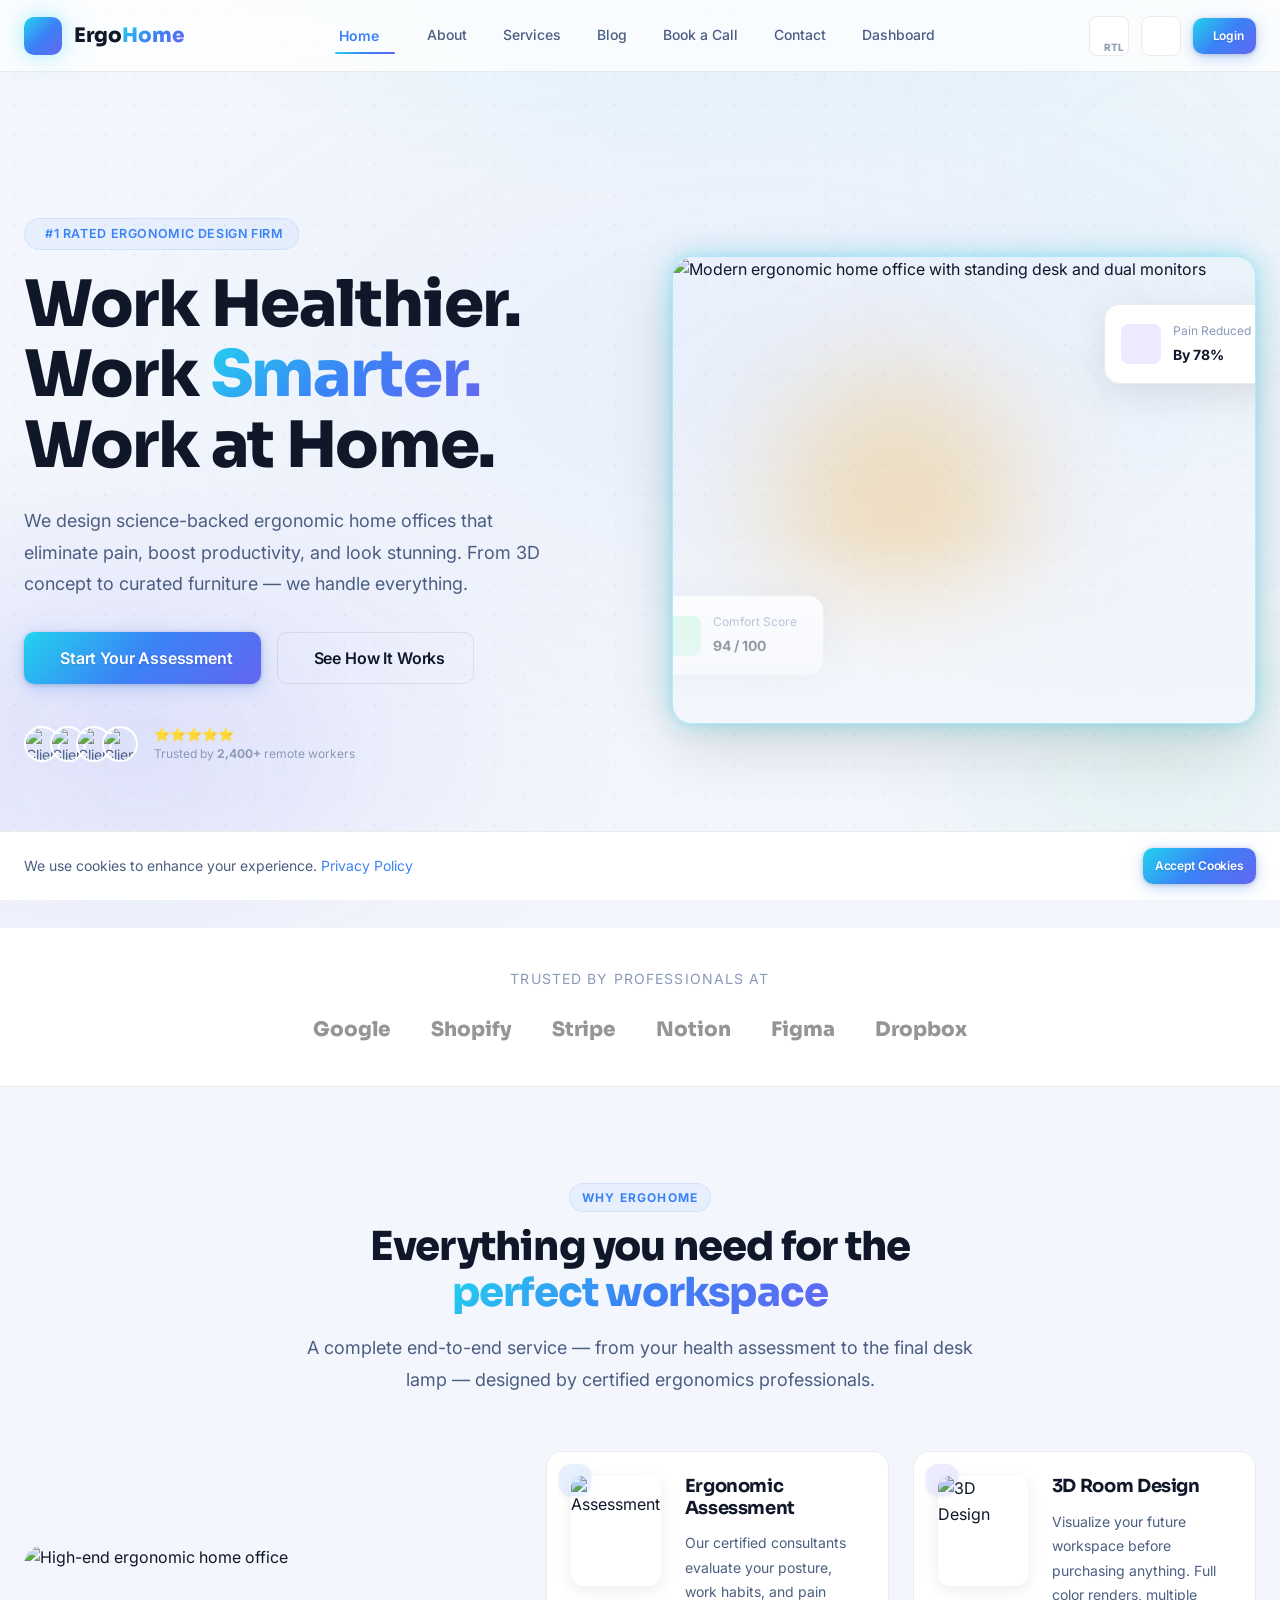
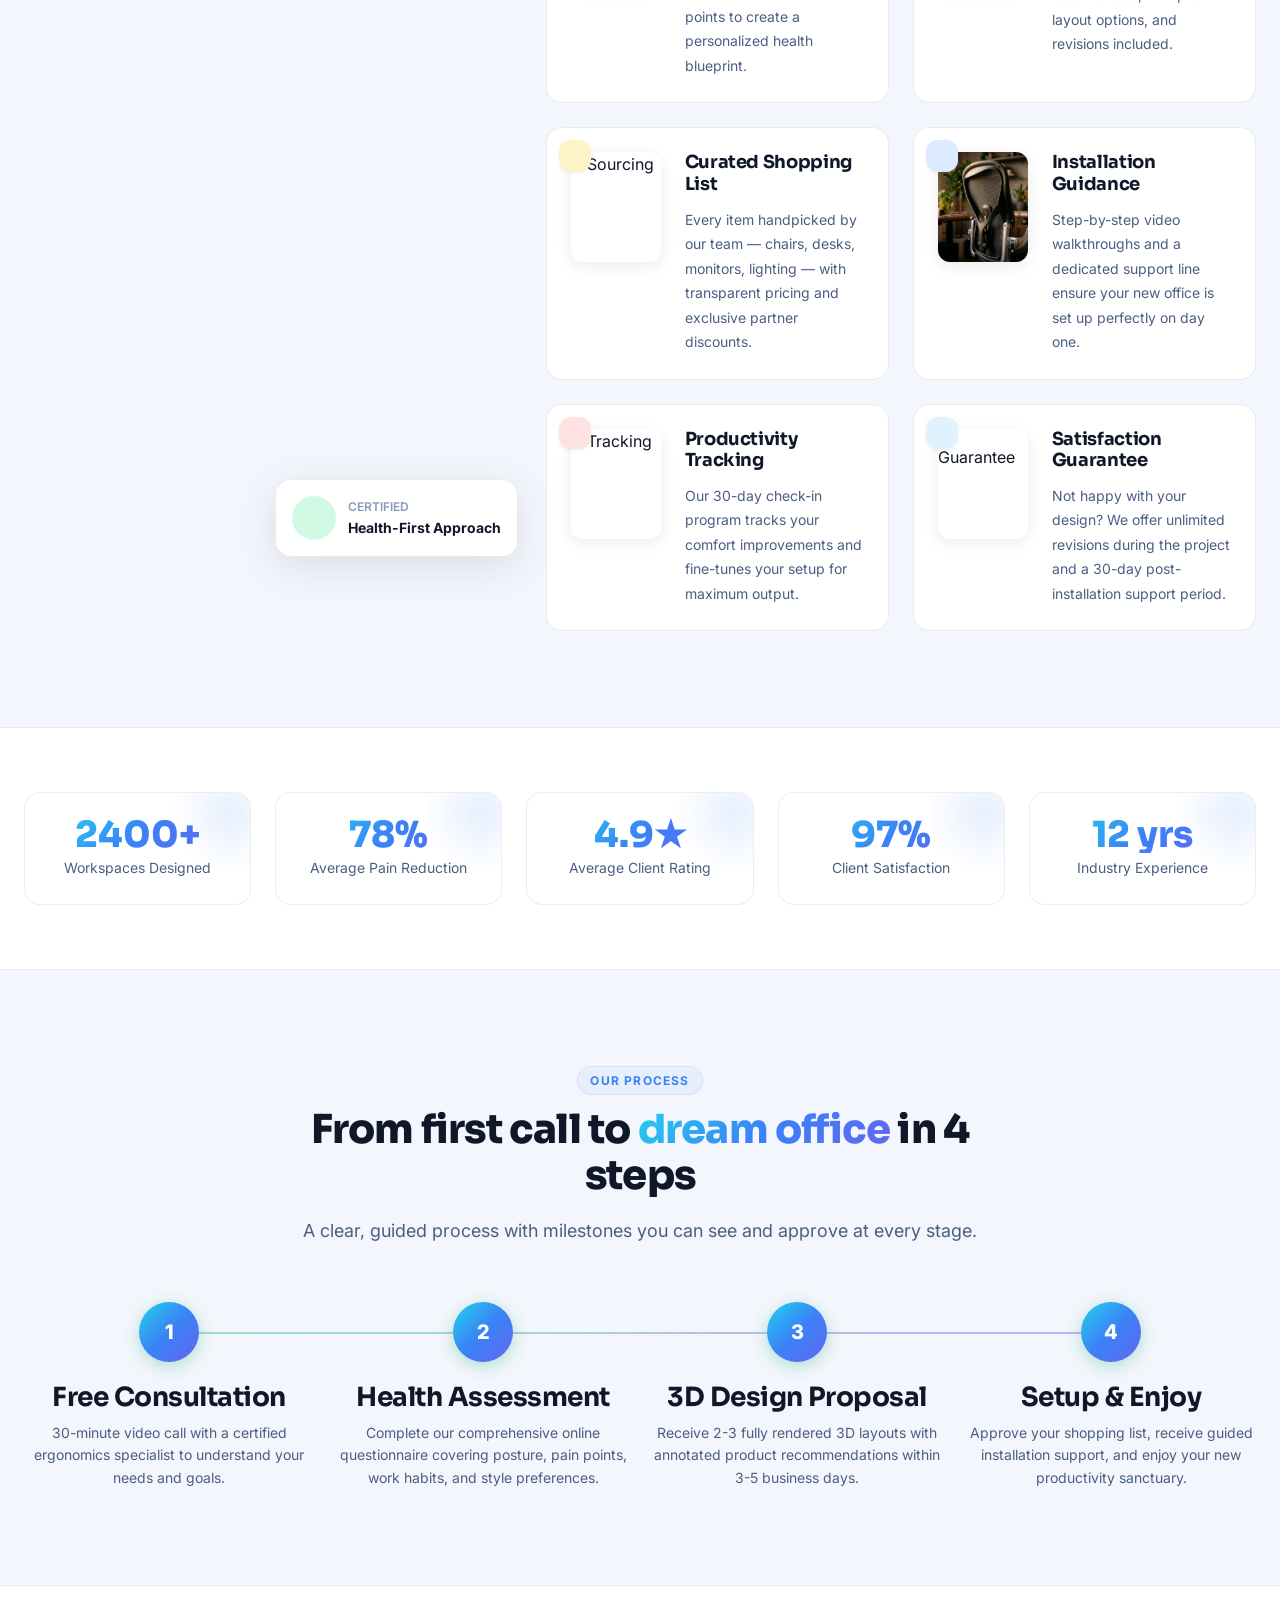
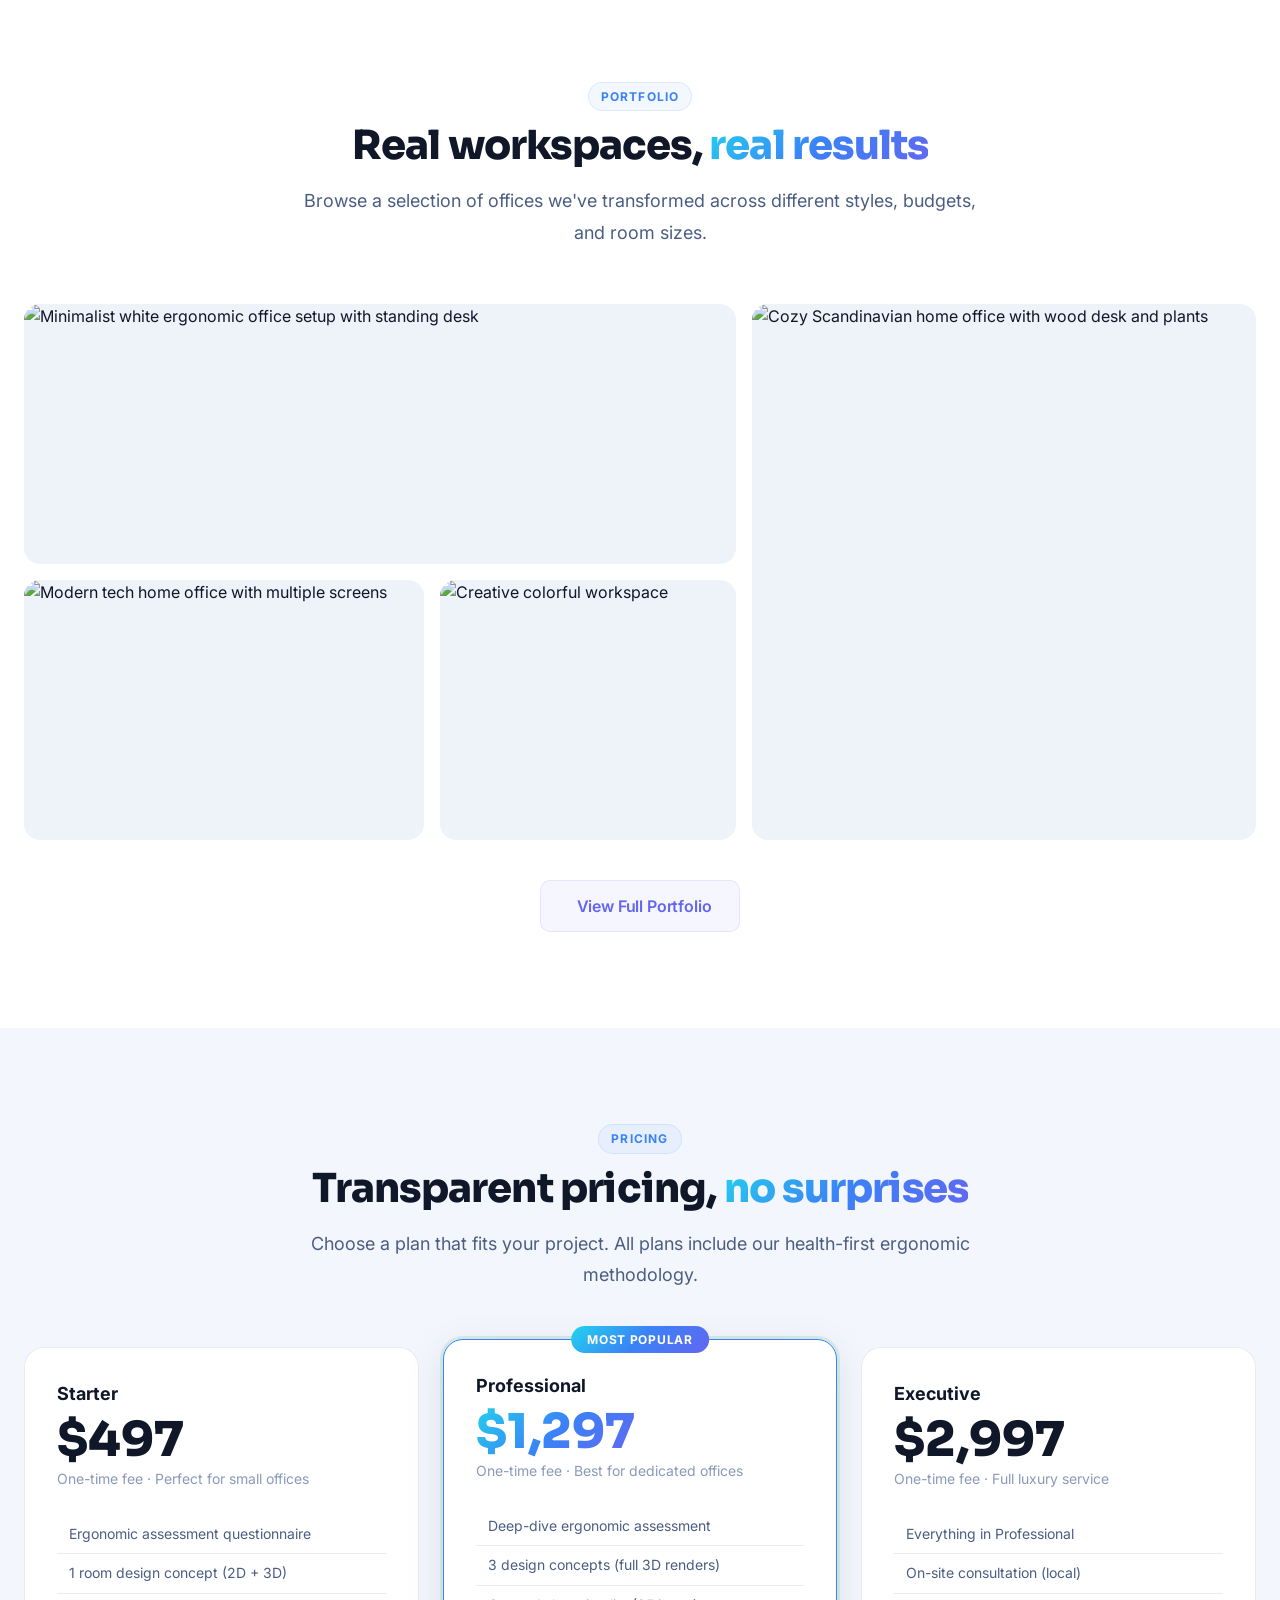
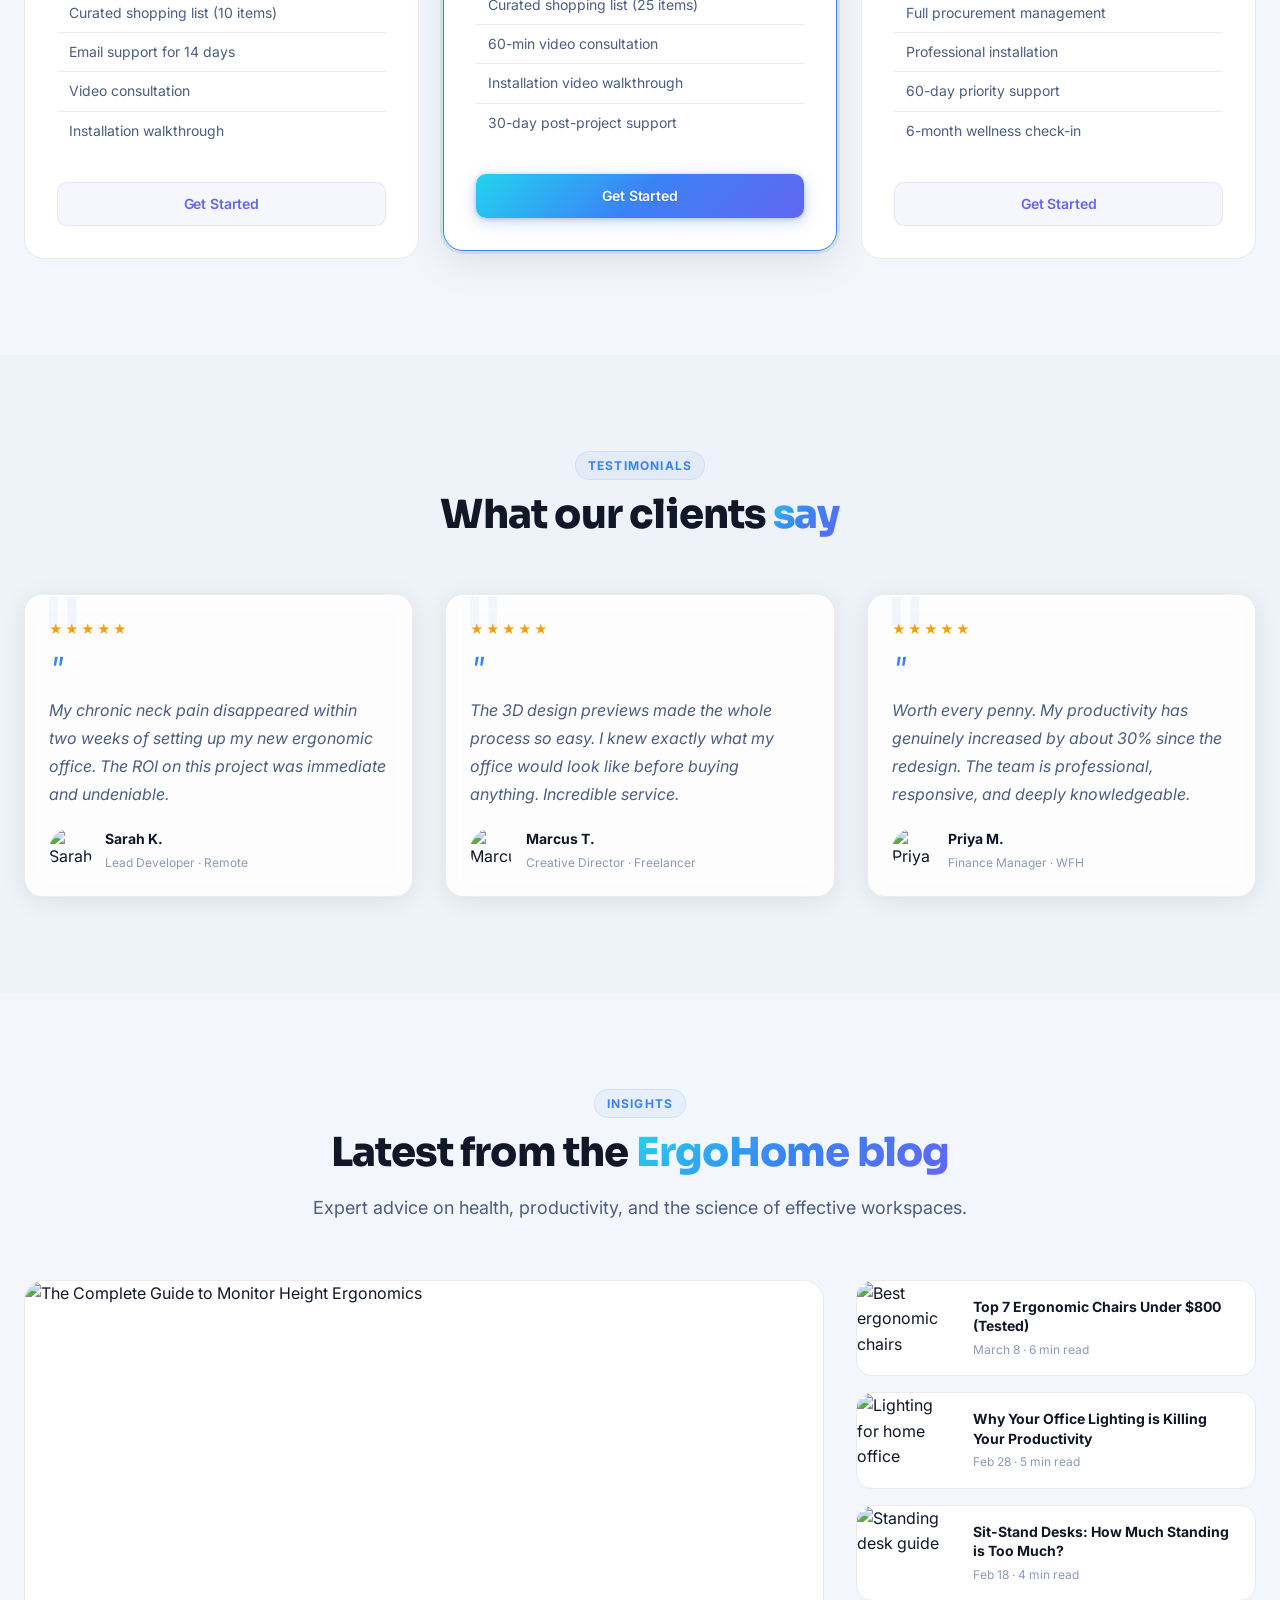
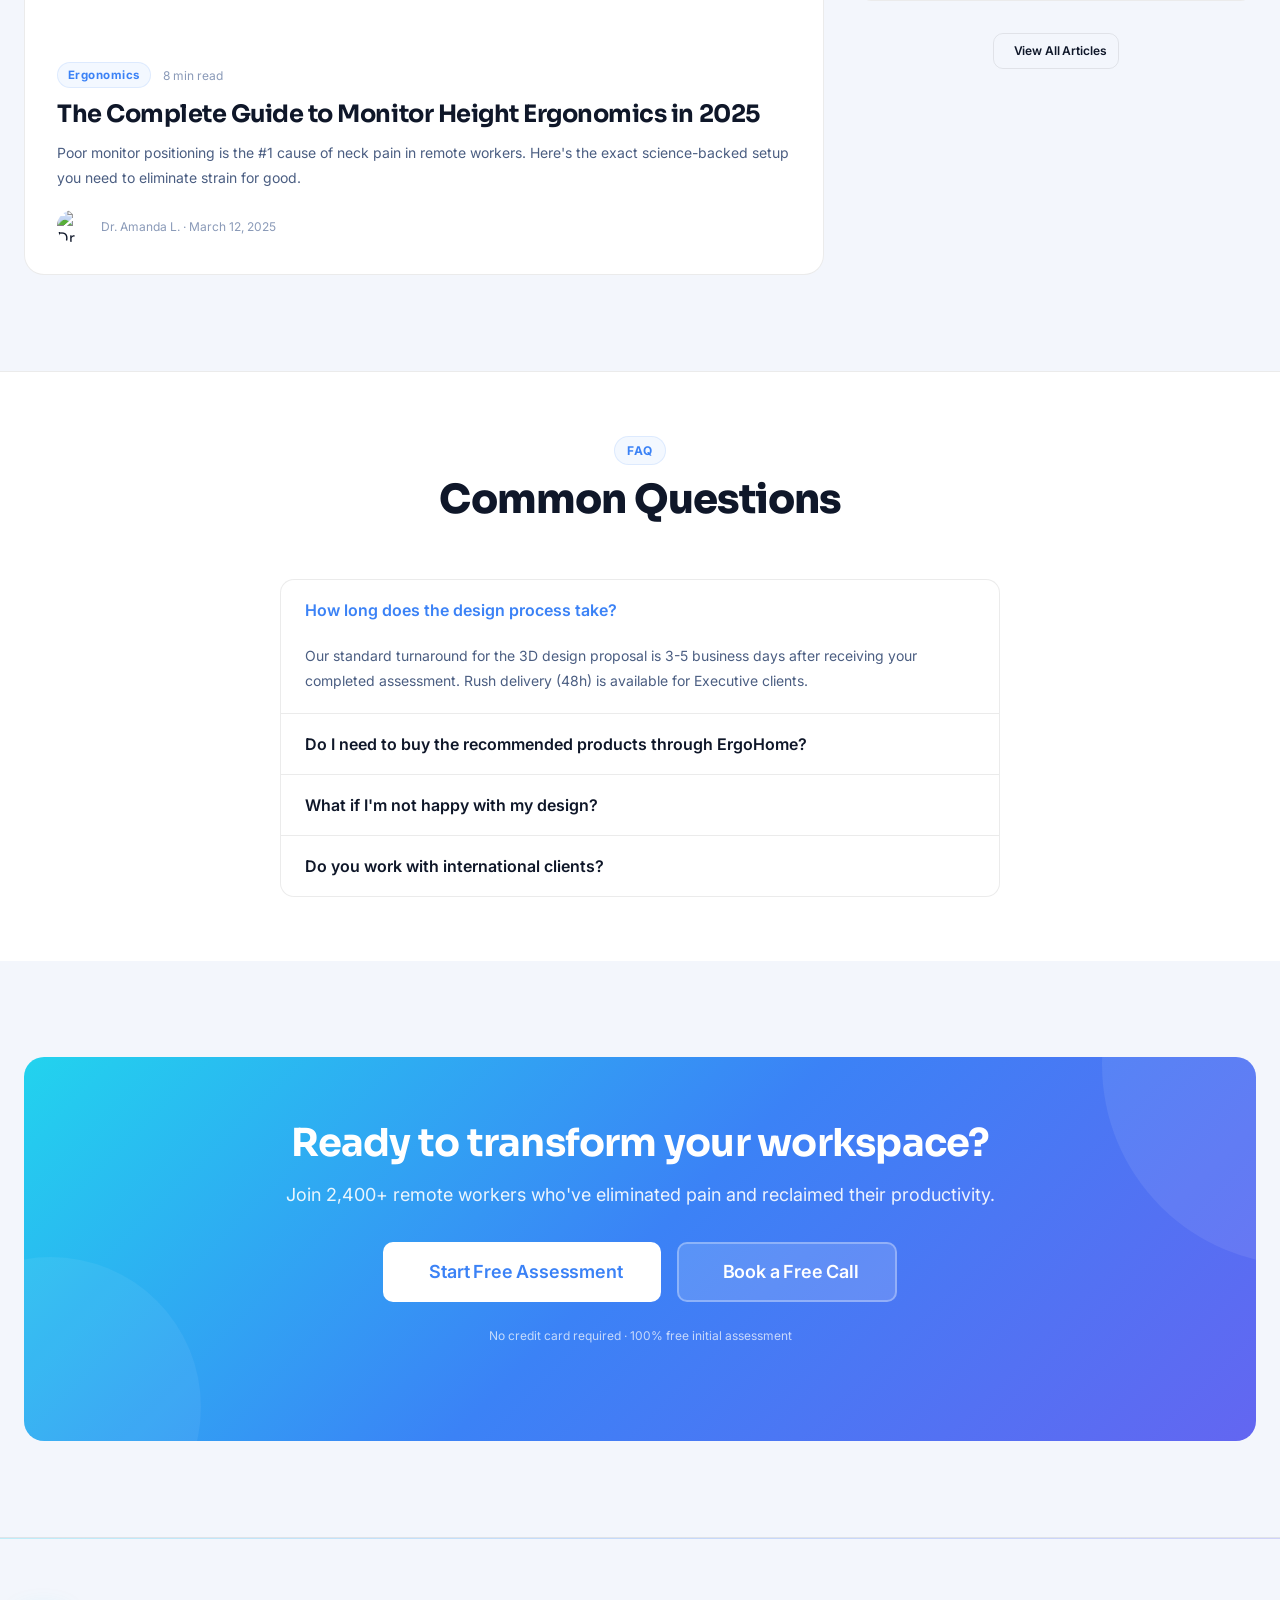
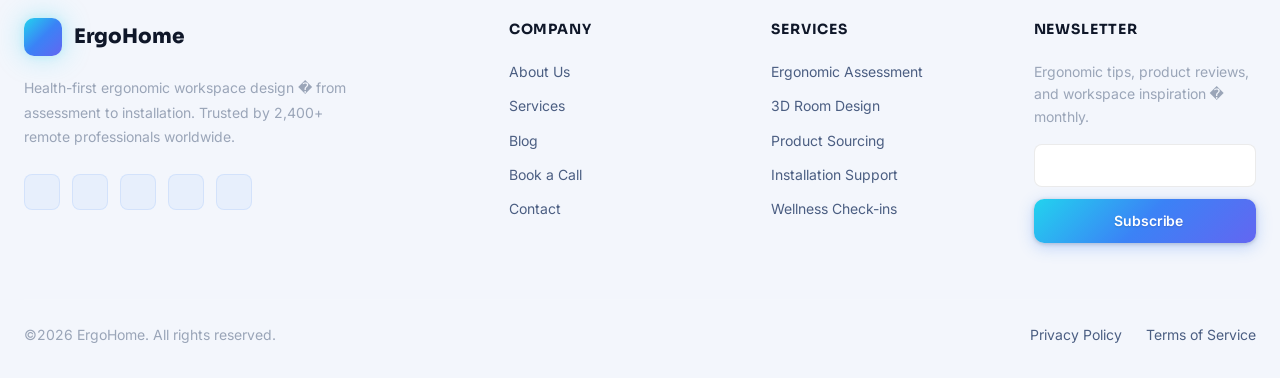
==== commit 1ac17d93: "correction updated" ====
--- a/index.html
+++ b/index.html
@@ -360,7 +360,7 @@
 
     <div class="nav__actions">
       <button class="rtl-toggle" aria-label="Toggle RTL" title="Toggle RTL">
-        <i class="ri-text-direction-r"></i>
+        <i class="ri-arrow-left-right-line"></i>
         <span class="rtl-toggle-text">RTL</span>
       </button>
       <button class="theme-toggle" id="theme-toggle" aria-label="Toggle dark mode" title="Toggle theme">
@@ -397,7 +397,7 @@
   <div style="margin-top:var(--sp-6);padding-top:var(--sp-6);border-top:1px solid var(--border-color);display:flex;flex-direction:column;gap:var(--sp-4)">
     <div style="display:flex;gap:var(--sp-3);justify-content:center;margin-bottom:var(--sp-2)">
       <button class="theme-toggle" aria-label="Toggle dark mode"><i class="ri-sun-line icon-sun"></i><i class="ri-moon-line icon-moon"></i></button>
-      <button class="rtl-toggle btn btn--ghost btn--sm" style="width:auto; padding-inline: var(--sp-4); height: 40px;"><i class="ri-text-direction-r"></i> Toggle RTL</button>
+      <button class="rtl-toggle btn btn--ghost btn--sm" style="width:auto; padding-inline: var(--sp-4); height: 40px;"><i class="ri-arrow-left-right-line"></i> Toggle RTL</button>
     </div>
     <a href="pages/login.html" class="btn btn--primary btn--full"><i class="ri-login-circle-line"></i>Login</a>
     <a href="pages/register.html" class="btn btn--secondary btn--full"><i class="ri-user-add-line"></i>Register</a>
--- a/assets/css/mobile-fixes.css
+++ b/assets/css/mobile-fixes.css
@@ -177,6 +177,7 @@
 
   /* Prevent 360px/375px navbar overflow by hiding actions duplicated in mobile menu */
   .nav__actions .rtl-toggle,
+  .nav__actions .theme-toggle,
   .nav__actions .btn--primary {
     display: none !important;
   }
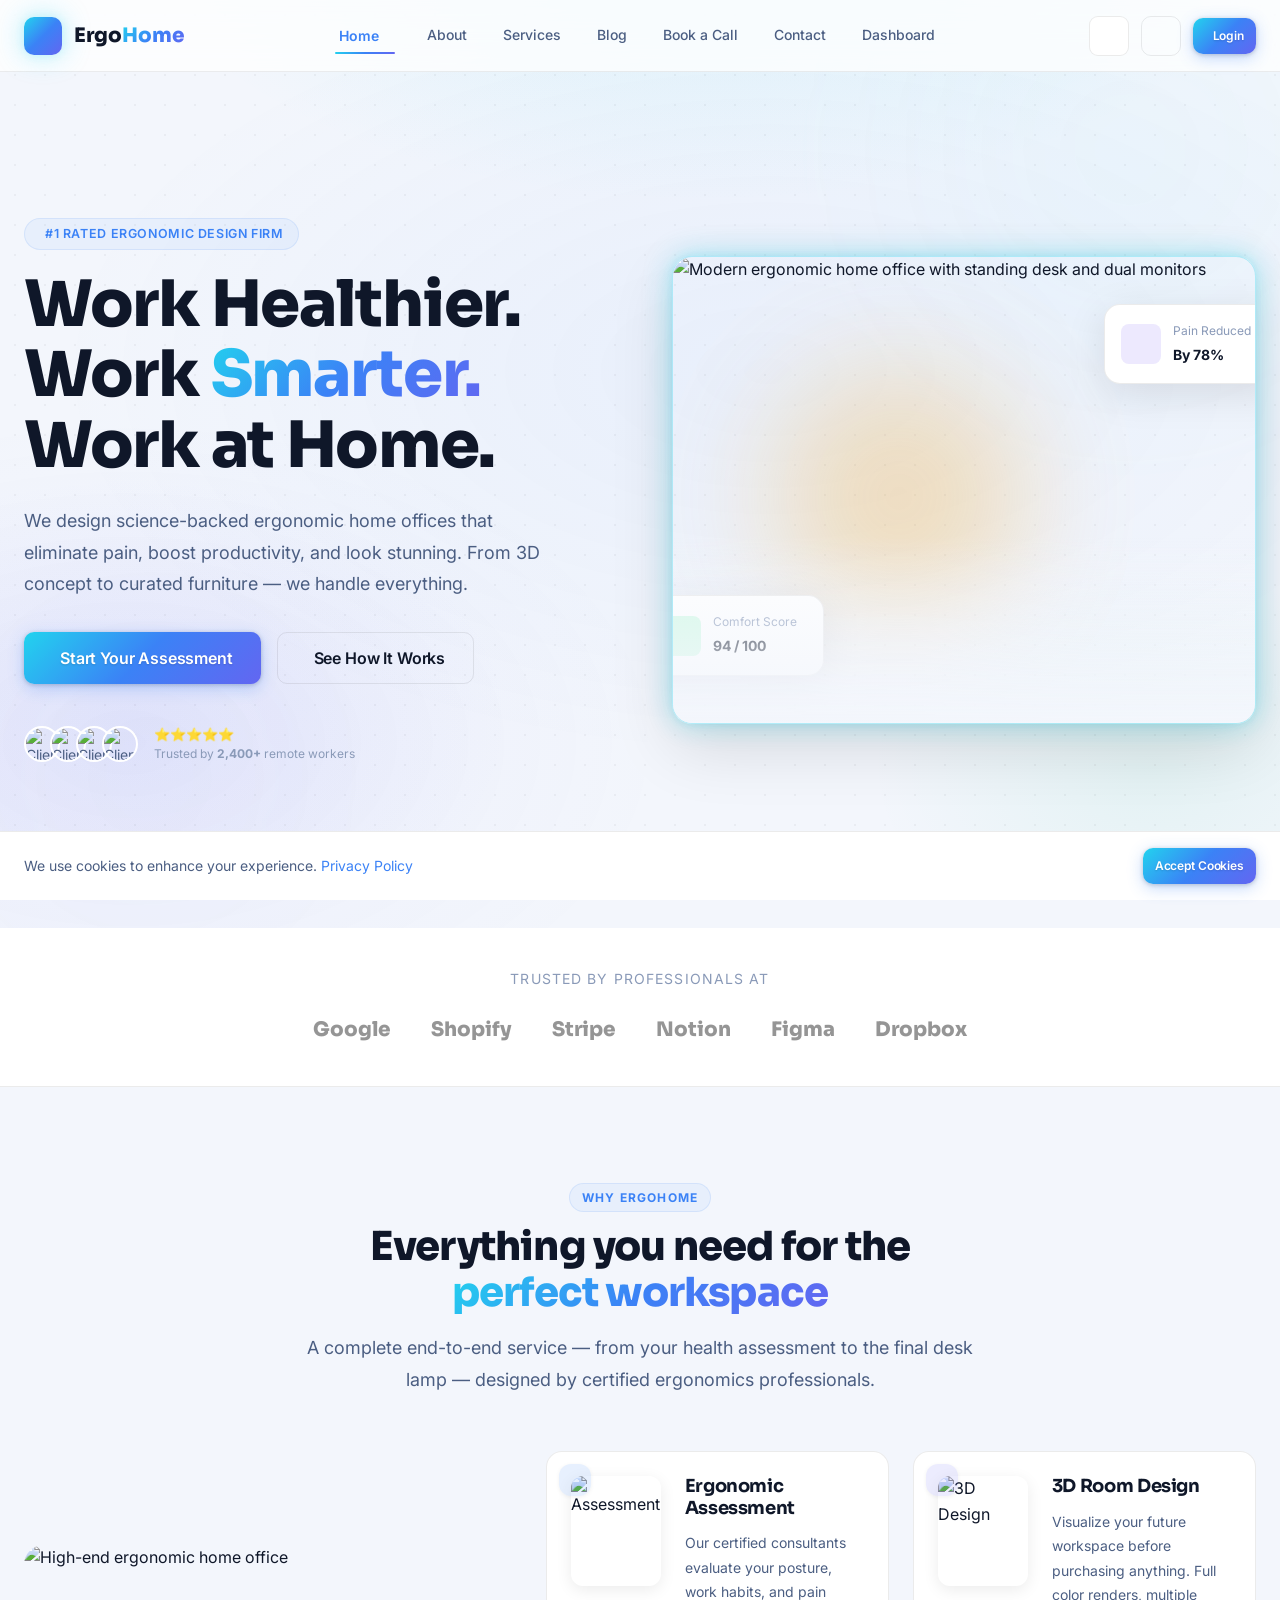
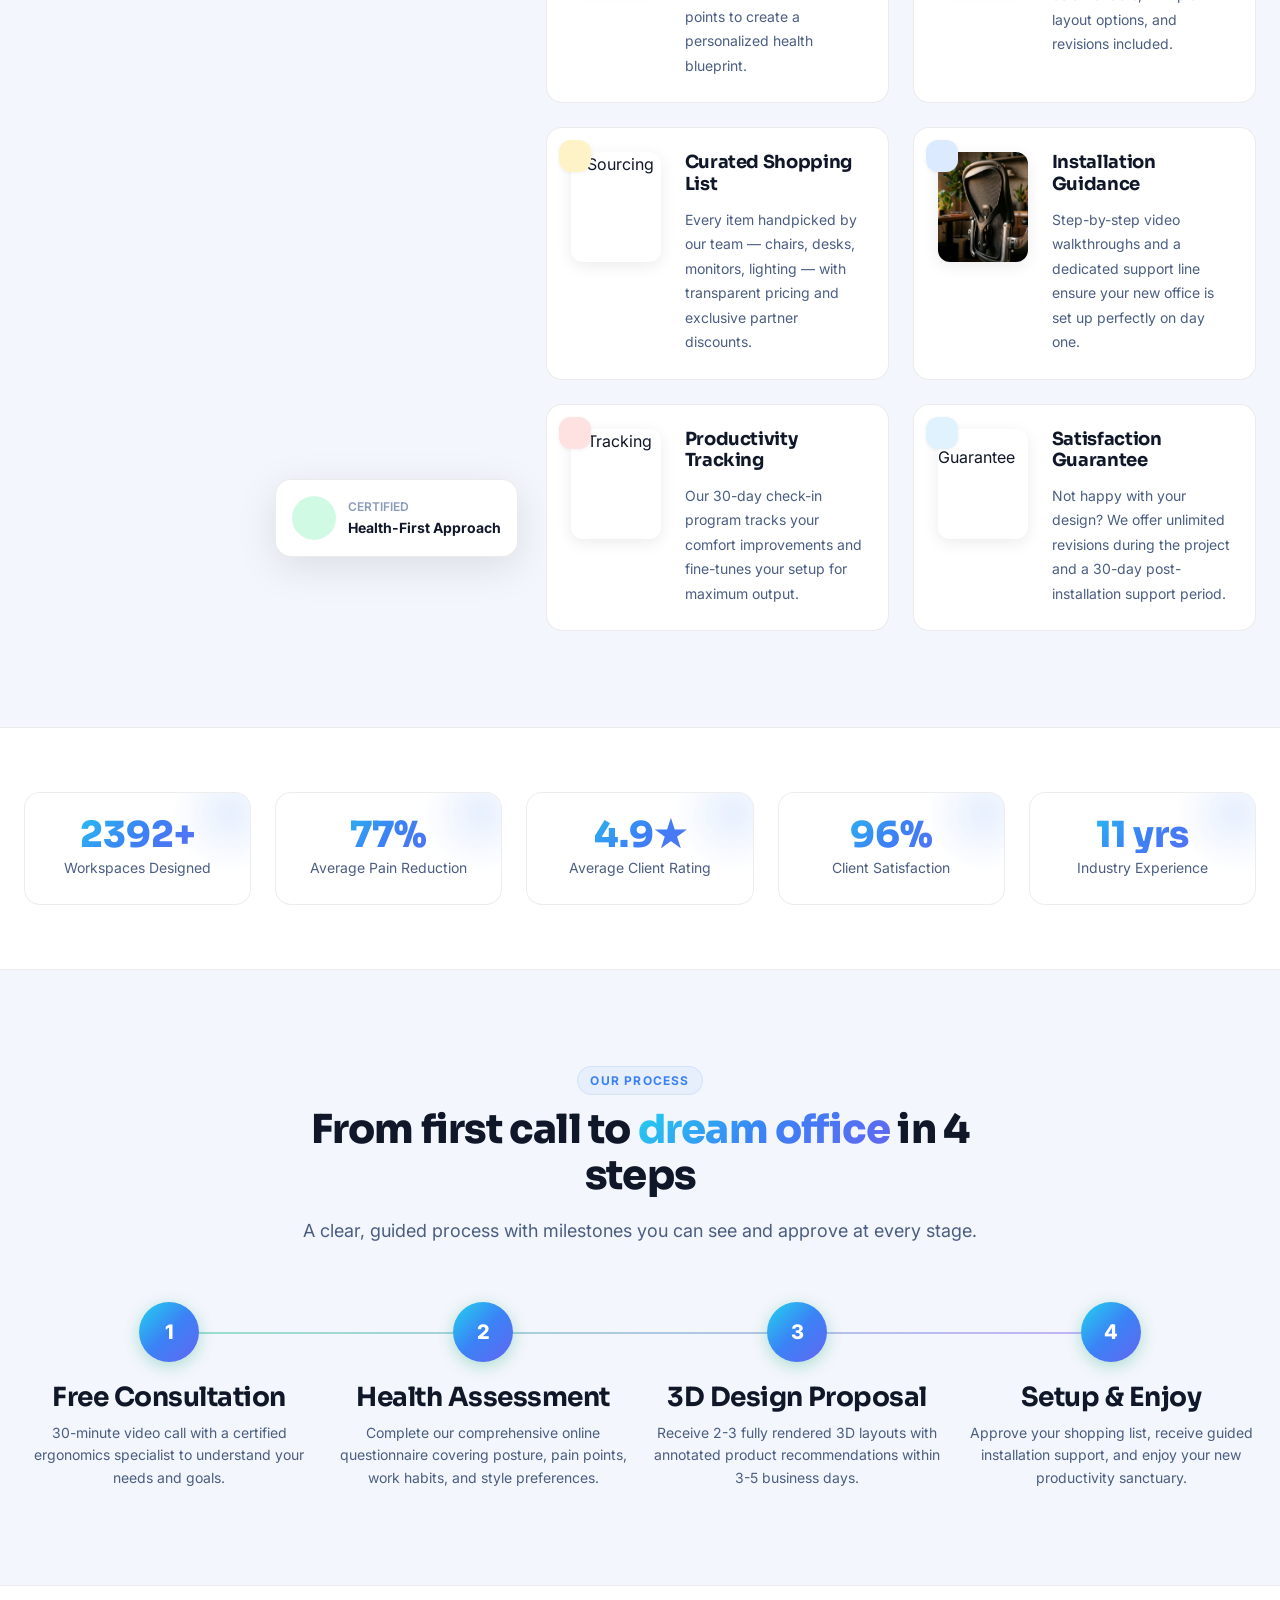
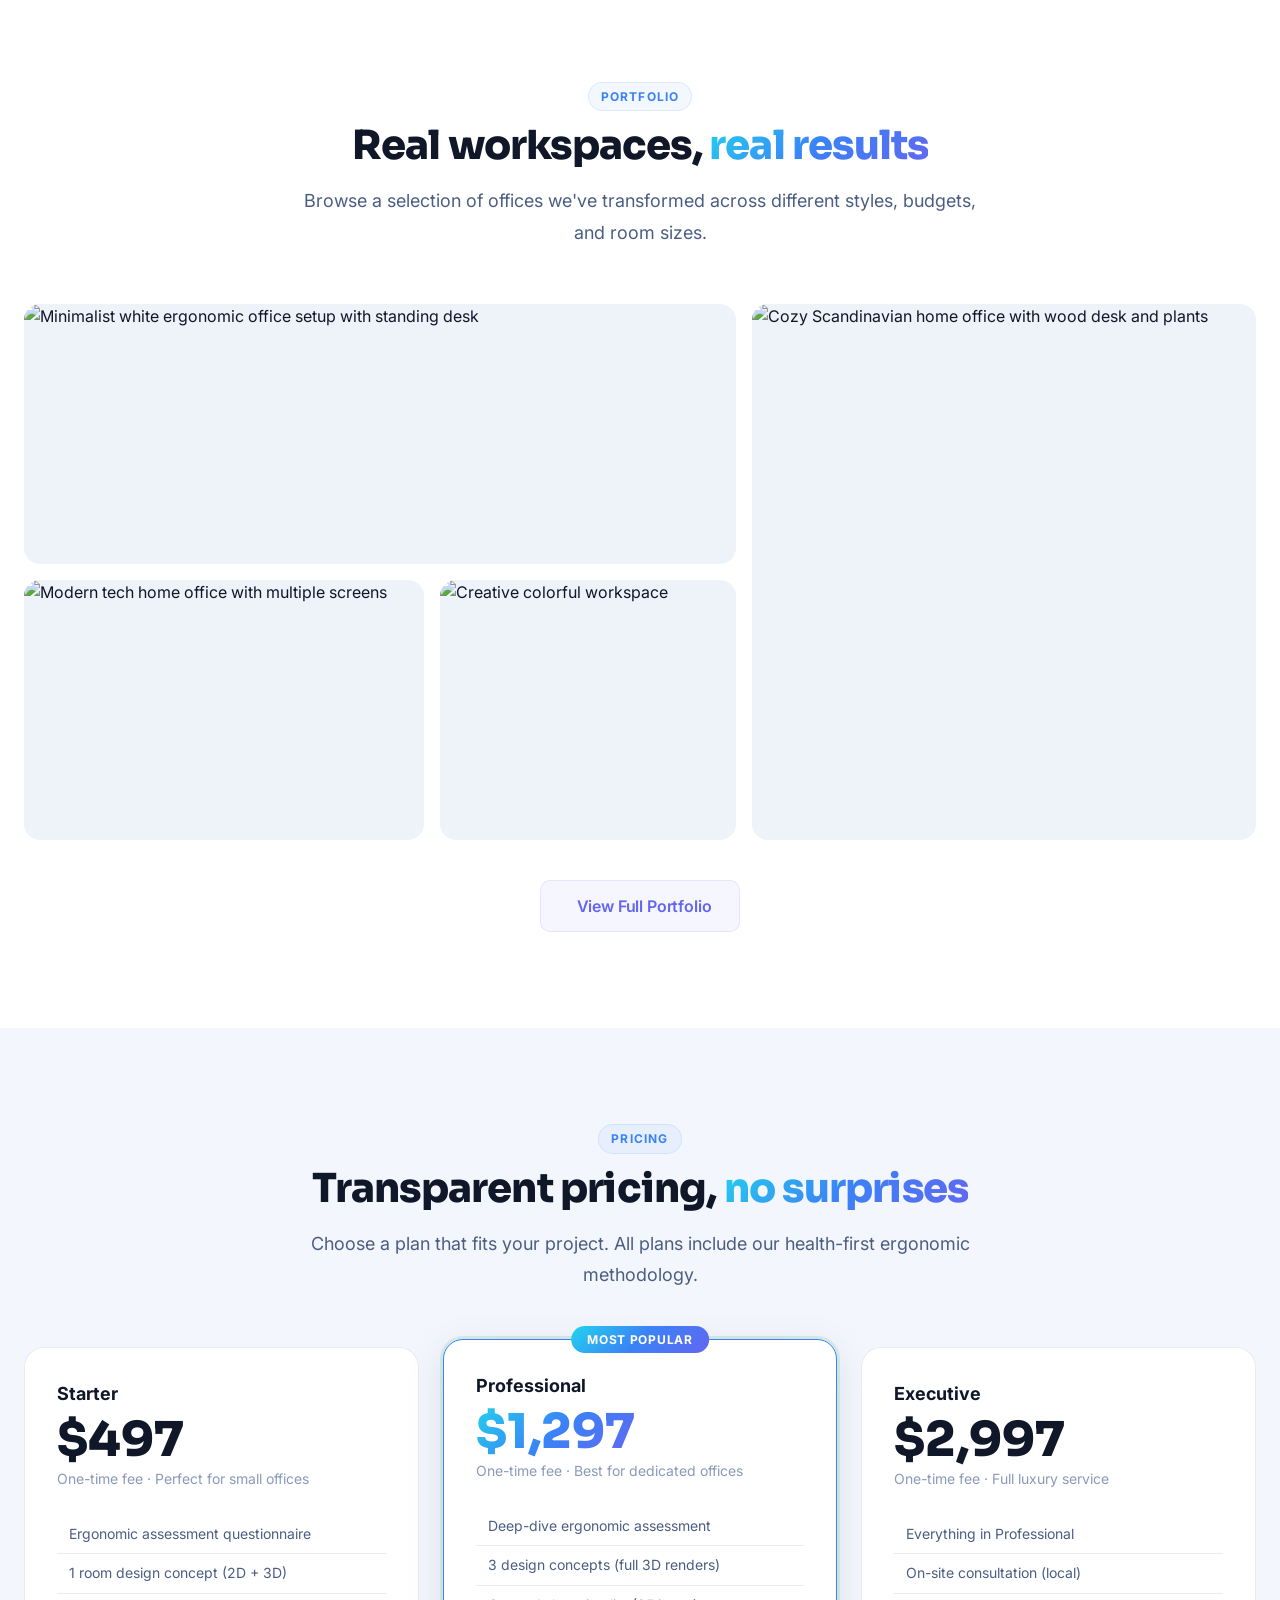
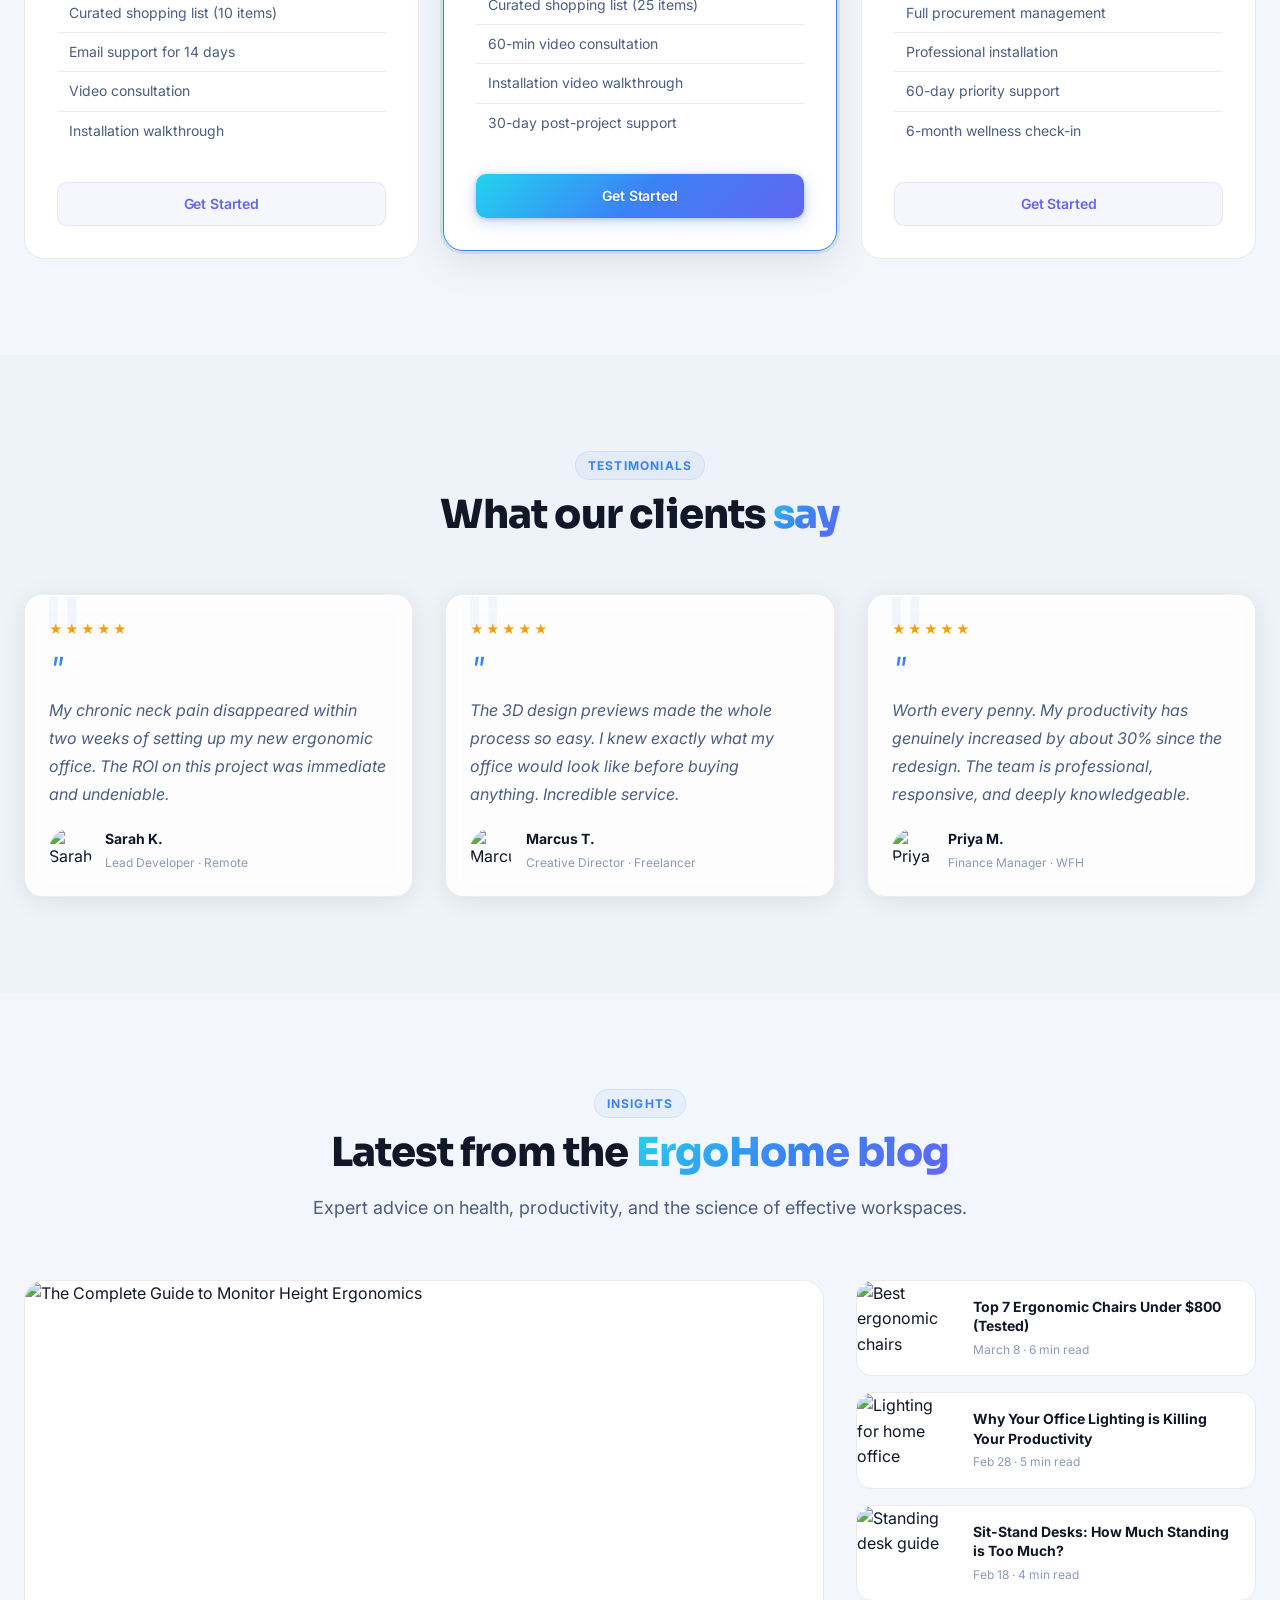
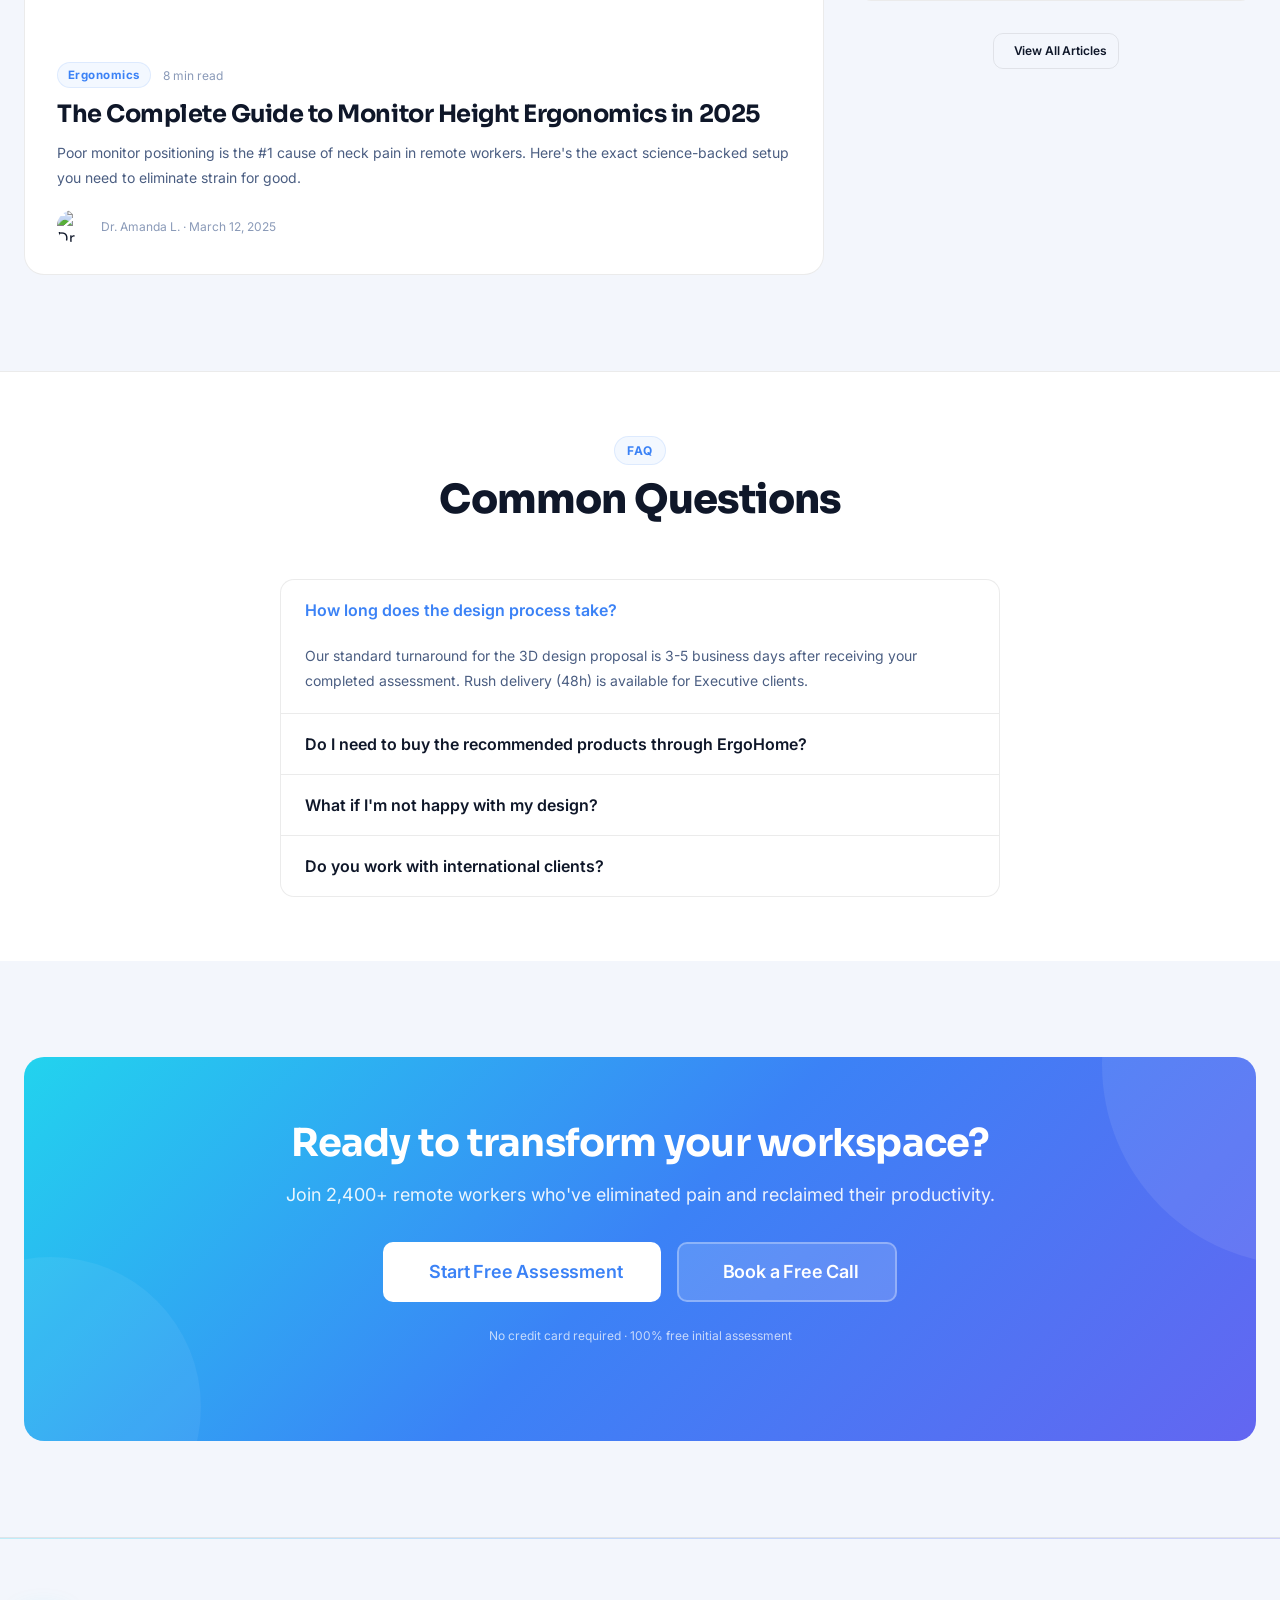
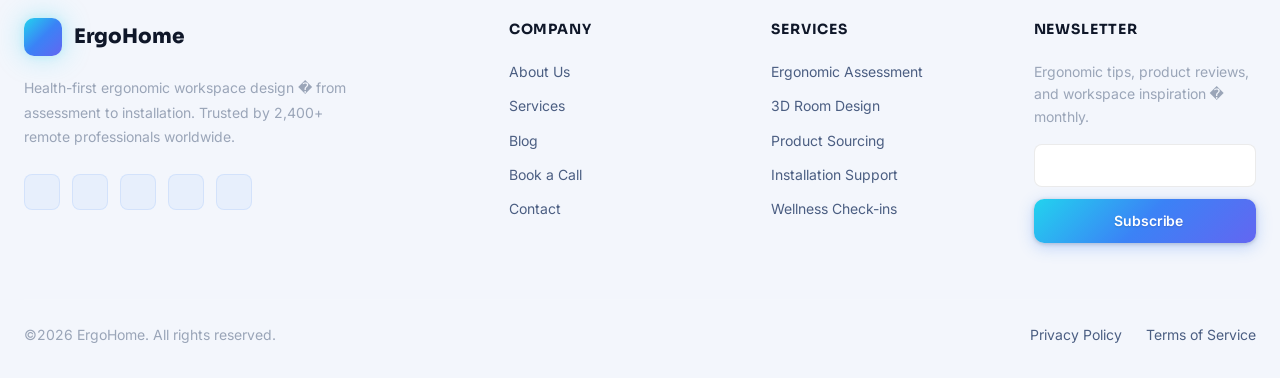
==== commit fb08f3dc: "correction updated" ====
--- a/index.html
+++ b/index.html
@@ -31,7 +31,6 @@
   <link rel="stylesheet" href="assets/css/dark-mode.css">
   <link rel="stylesheet" href="assets/css/premium-theme.css">
   <link rel="stylesheet" href="assets/css/mobile-fixes.css">
-  <link rel="stylesheet" href="assets/css/rtl.css">
 
   <!-- Structured Data -->
   <script type="application/ld+json">
@@ -359,14 +358,11 @@
     </div>
 
     <div class="nav__actions">
-      <button class="rtl-toggle" aria-label="Toggle RTL" title="Toggle RTL">
-        <i class="ri-arrow-left-right-line"></i>
-        <span class="rtl-toggle-text">RTL</span>
-      </button>
       <button class="theme-toggle" id="theme-toggle" aria-label="Toggle dark mode" title="Toggle theme">
         <i class="ri-sun-line icon-sun"></i>
         <i class="ri-moon-line icon-moon"></i>
       </button>
+      <button class="rtl-toggle btn btn--ghost btn--sm" aria-label="Toggle RTL" style="padding-inline: var(--sp-3);"><i class="ri-arrow-left-right-line"></i></button>
       <a href="pages/login.html" class="btn btn--primary btn--sm">
         <i class="ri-login-circle-line"></i>Login
       </a>
@@ -397,7 +393,7 @@
   <div style="margin-top:var(--sp-6);padding-top:var(--sp-6);border-top:1px solid var(--border-color);display:flex;flex-direction:column;gap:var(--sp-4)">
     <div style="display:flex;gap:var(--sp-3);justify-content:center;margin-bottom:var(--sp-2)">
       <button class="theme-toggle" aria-label="Toggle dark mode"><i class="ri-sun-line icon-sun"></i><i class="ri-moon-line icon-moon"></i></button>
-      <button class="rtl-toggle btn btn--ghost btn--sm" style="width:auto; padding-inline: var(--sp-4); height: 40px;"><i class="ri-arrow-left-right-line"></i> Toggle RTL</button>
+    <button class="rtl-toggle btn btn--ghost btn--sm" aria-label="Toggle RTL" style="padding-inline: var(--sp-4); height: 40px;"><i class="ri-arrow-left-right-line"></i></button>
     </div>
     <a href="pages/login.html" class="btn btn--primary btn--full"><i class="ri-login-circle-line"></i>Login</a>
     <a href="pages/register.html" class="btn btn--secondary btn--full"><i class="ri-user-add-line"></i>Register</a>
